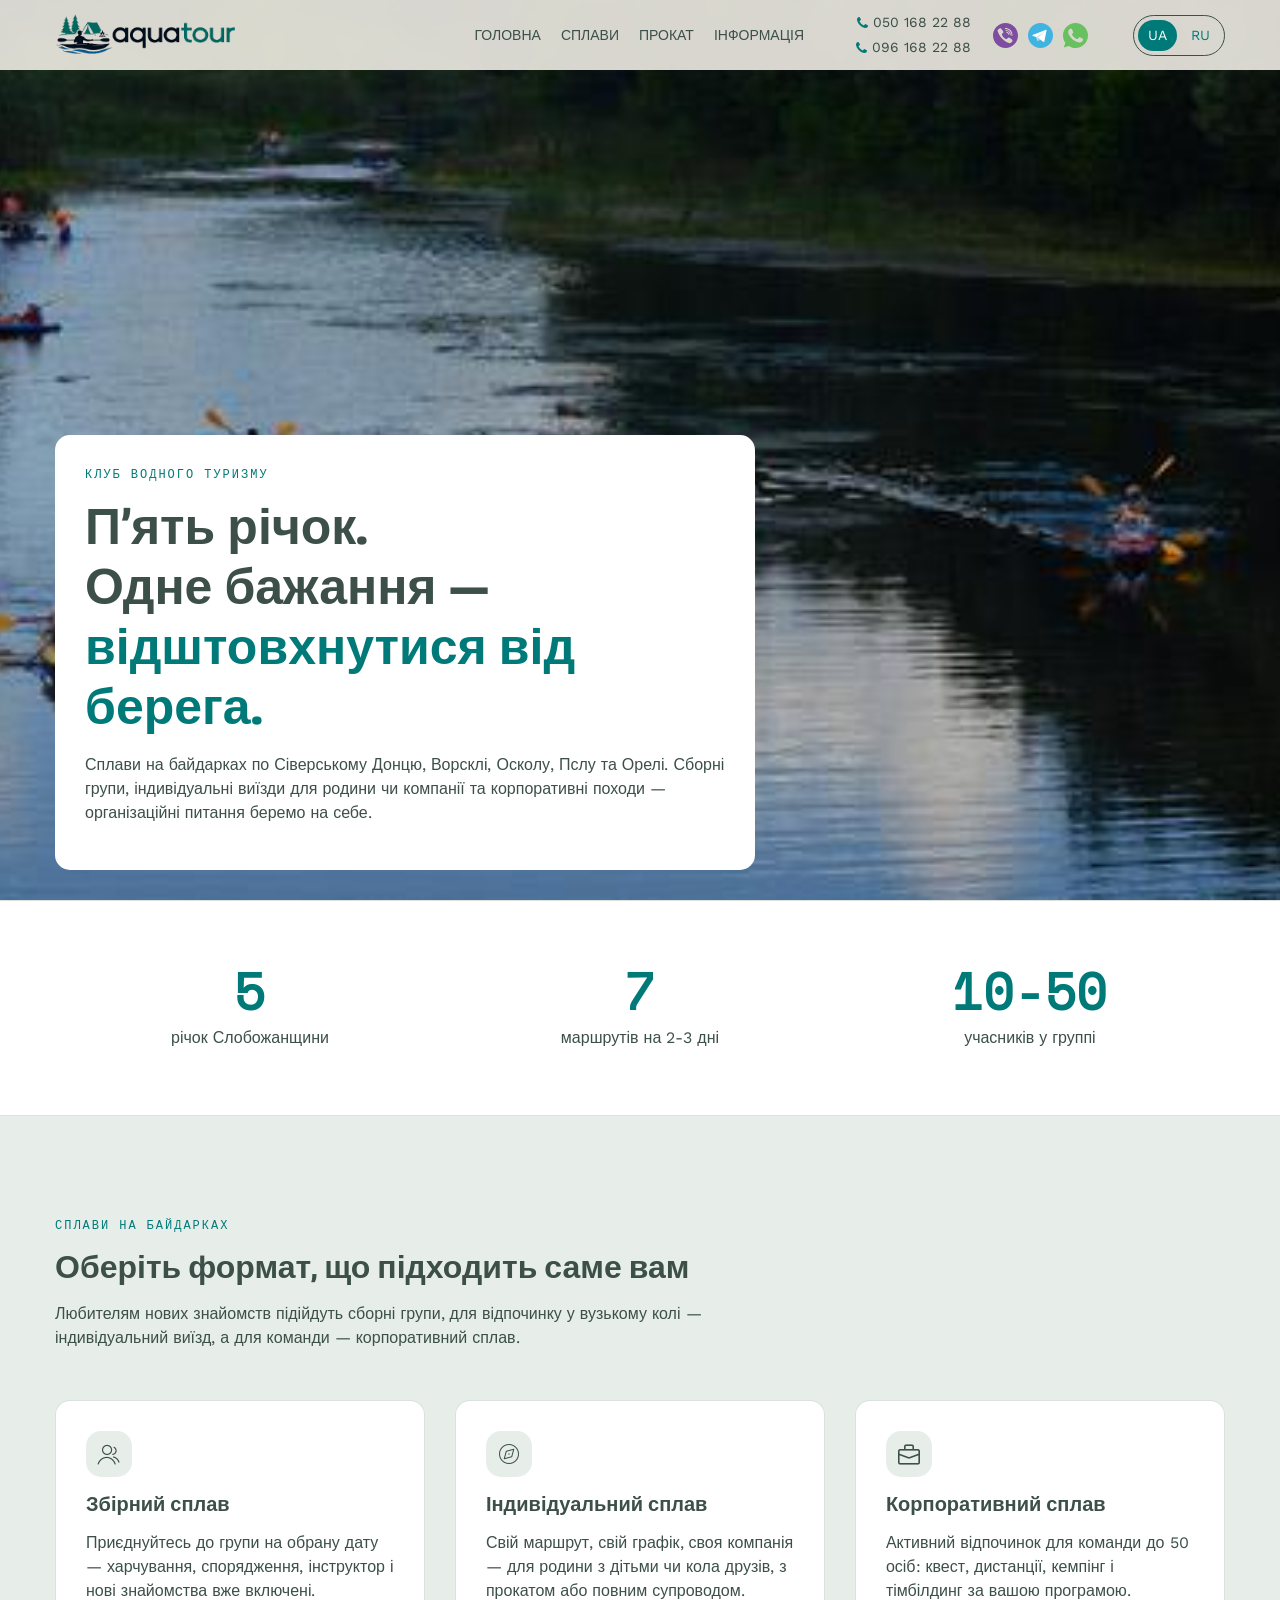
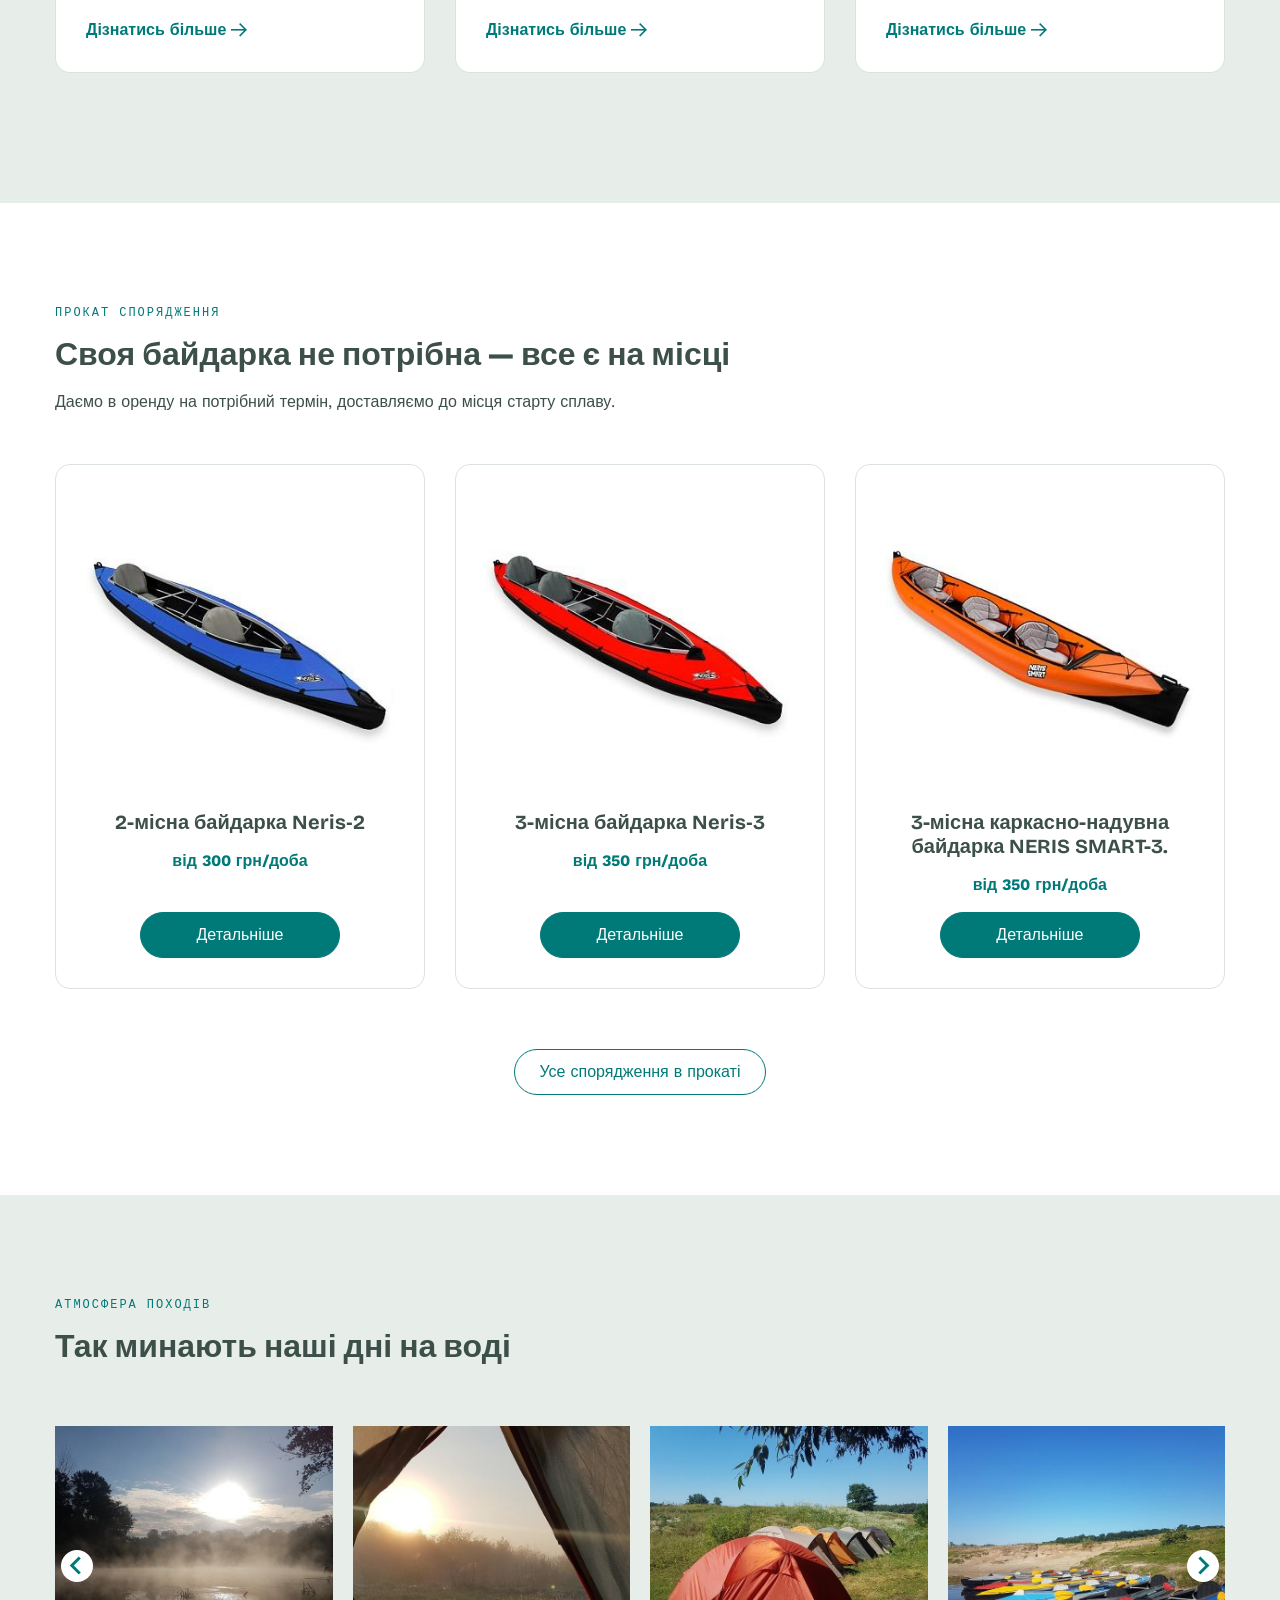
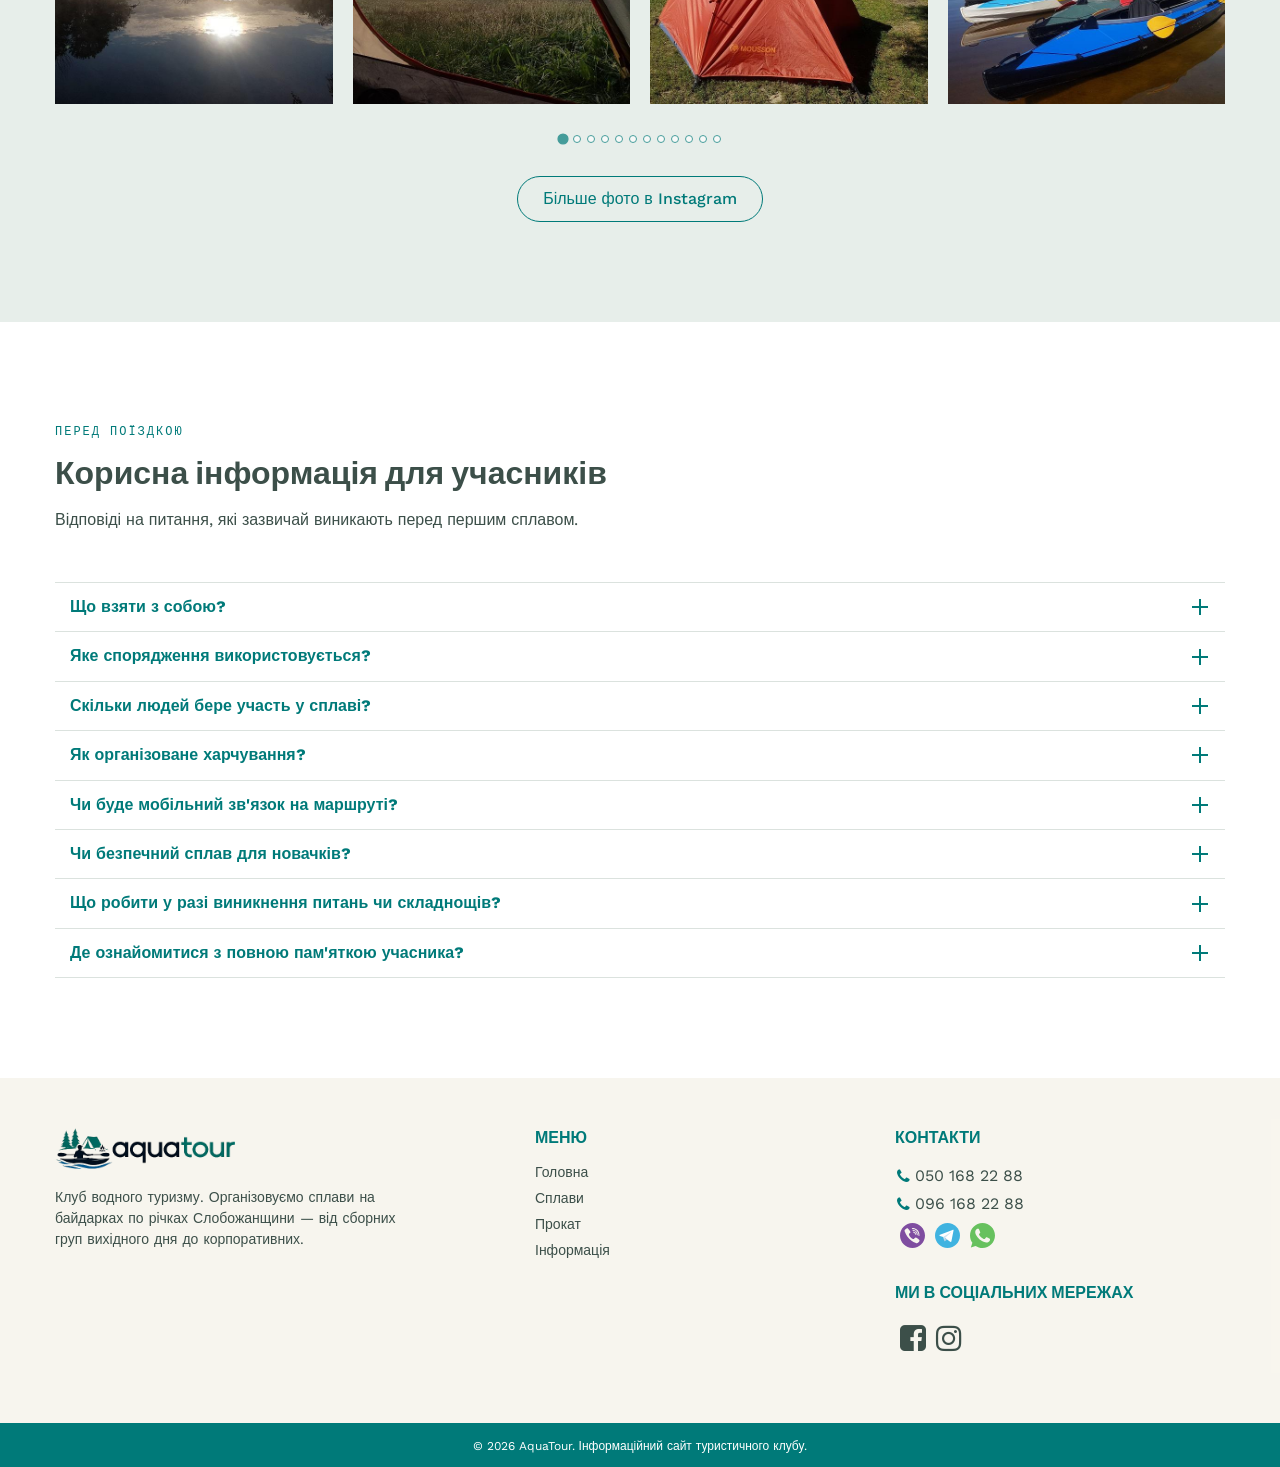
==== index.html @ e12f3e97 "deploy build" ====
<!doctype html>
<html lang="uk">
  <head>
    <meta charset="UTF-8" />
    <meta name="viewport" content="width=device-width, initial-scale=1.0" />
    <title>Aquatour</title>
  <link href="css/main.min.css" rel="stylesheet"></head>
  <body>
    <div class="wrapper">
      <header class="header">
        <div class="container">
          <div class="row">
            <strong class="logo">
              <a href="#">
                <img
                  src="images/logo.png"
                  width="200"
                  height="45"
                  alt="Aquatour"
                />
              </a>
            </strong>
            <button class="nav-opener" type="button"><span></span></button>
            <div class="drop">
              <nav class="nav">
                <ul class="menu">
                  <li><a href="#">Головна</a></li>
                  <li><a href="#">Сплави</a></li>
                  <li><a href="#">Прокат</a></li>
                  <li><a href="#">Інформація</a></li>
                </ul>
              </nav>
              <ul class="contacts-list">
                <li>
                  <i class="icon-phone"></i
                  ><a href="tel:+380501682288">050 168 22 88</a>
                </li>
                <li>
                  <i class="icon-phone"></i
                  ><a href="tel:+380961682288">096 168 22 88</a>
                </li>
              </ul>
              <ul class="messengers-list">
                <li>
                  <a href="#">
                    <img src="images/icon-viber.svg" alt="Viber" />
                  </a>
                </li>
                <li>
                  <a href="#"
                    ><img src="images/icon-telegram.svg" alt="Telegram"
                  /></a>
                </li>
                <li>
                  <a href="#"
                    ><img src="images/icon-whatsapp.svg" alt="Whatsapp"
                  /></a>
                </li>
              </ul>
              <ul class="languages-list">
                <li class="active"><a href="#">ua</a></li>
                <li><a href="#">ru</a></li>
              </ul>
            </div>
          </div>
        </div>
      </header>
      <main class="main">
        <section class="intro-section">
          <picture>
            <source media="(min-width: 768px)" srcset="images/bg-img.jpg" />
            <img
              class="bg-img"
              src="images/bg-img-sm.jpg"
              alt="Група туристів на байдарках під час водної подорожі річкою"
          /></picture>
          <div class="container">
            <div class="text-block">
              <strong class="subtitle">Клуб водного туризму</strong>
              <h1>
                П’ять річок. <br />Одне бажання —
                <span>відштовхнутися від берега.</span>
              </h1>
              <p>
                Сплави на байдарках по Сіверському Донцю, Ворсклі, Осколу, Пслу
                та Орелі. Сборні групи, індивідуальні виїзди для родини чи
                компанії та корпоративні походи — організаційні питання беремо
                на себе.
              </p>
            </div>
          </div>
        </section>
        <div class="stats-block">
          <div class="container">
            <ul class="stats-list">
              <li>
                <span class="num">5</span>
                річок Слобожанщини
              </li>
              <li>
                <span class="num">7</span>
                маршрутів на 2-3 дні
              </li>
              <li>
                <span class="num">10-50</span>
                учасників у группі
              </li>
            </ul>
          </div>
        </div>
        <section class="kayaking-section section">
          <div class="container">
            <div class="main-block">
              <strong class="subtitle">Сплави на байдарках</strong>
              <h2>Оберіть формат, що підходить саме вам</h2>
              <p>
                Любителям нових знайомств підійдуть сборні групи, для відпочинку
                у вузькому колі — індивідуальний виїзд, а для команди —
                корпоративний сплав.
              </p>
            </div>
            <div class="row">
              <div class="col">
                <article class="kayaking-card">
                  <div class="text-block">
                    <span class="icon">
                      <i class="icon-users"></i>
                    </span>
                    <h3>Збірний сплав</h3>
                    <p>
                      Приєднуйтесь до групи на обрану дату — харчування,
                      спорядження, інструктор і нові знайомства вже включені.
                    </p>
                  </div>
                  <a class="link-more" href="#"
                    >Дізнатись більше <i class="icon-arrow-right"></i
                  ></a>
                </article>
              </div>
              <div class="col">
                <article class="kayaking-card">
                  <div class="text-block">
                    <span class="icon">
                      <i class="icon-compass"></i>
                    </span>
                    <h3>Індивідуальний сплав</h3>
                    <p>
                      Свій маршрут, свій графік, своя компанія — для родини з
                      дітьми чи кола друзів, з прокатом або повним супроводом.
                    </p>
                  </div>
                  <a class="link-more" href="#"
                    >Дізнатись більше <i class="icon-arrow-right"></i
                  ></a>
                </article>
              </div>
              <div class="col">
                <article class="kayaking-card">
                  <div class="text-block">
                    <span class="icon">
                      <i class="icon-case"></i>
                    </span>
                    <h3>Корпоративний сплав</h3>
                    <p>
                      Активний відпочинок для команди до 50 осіб: квест,
                      дистанції, кемпінг і тімбілдинг за вашою програмою.
                    </p>
                  </div>
                  <a class="link-more" href="#"
                    >Дізнатись більше <i class="icon-arrow-right"></i
                  ></a>
                </article>
              </div>
            </div>
          </div>
        </section>
        <section class="rent-section section">
          <div class="container">
            <div class="main-block">
              <strong class="subtitle">Прокат спорядження</strong>
              <h2>Своя байдарка не потрібна — все є на місці</h2>
              <p>
                Даємо в оренду на потрібний термін, доставляємо до місця старту
                сплаву.
              </p>
            </div>
            <div class="row">
              <div class="col">
                <article class="rent-card">
                  <div class="card-img">
                    <img src="images/img-neris-2.jpg" alt="image description" />
                  </div>
                  <div class="card-body">
                    <div class="text-block">
                      <h3>2-місна байдарка Neris‑2</h3>
                      <span class="price">від 300 грн/доба</span>
                    </div>
                    <a href="#" class="btn">Детальніше</a>
                  </div>
                </article>
              </div>
              <div class="col">
                <article class="rent-card">
                  <div class="card-img">
                    <img src="images/img-neris-3.jpg" alt="image description" />
                  </div>
                  <div class="card-body">
                    <div class="text-block">
                      <h3>3-місна байдарка Neris‑3</h3>
                      <span class="price">від 350 грн/доба</span>
                    </div>
                    <a href="#" class="btn">Детальніше</a>
                  </div>
                </article>
              </div>
              <div class="col">
                <article class="rent-card">
                  <div class="card-img">
                    <img
                      src="images/img-neris-smart-3.jpg"
                      alt="image description"
                    />
                  </div>
                  <div class="card-body">
                    <div class="text-block">
                      <h3>3-місна каркасно-надувна байдарка NERIS SMART-3.</h3>
                      <span class="price">від 350 грн/доба</span>
                    </div>
                    <a href="#" class="btn">Детальніше</a>
                  </div>
                </article>
              </div>
            </div>
            <div class="btn-holder">
              <a href="#" class="btn btn-outline">Усе спорядження в прокаті</a>
            </div>
          </div>
        </section>
        <section class="gallery-section section">
          <div class="container">
            <div class="main-block">
              <strong class="subtitle">Атмосфера походів</strong>
              <h2>Так минають наші дні на воді</h2>
            </div>
            <div
              class="gallery-splide splide"
              role="group"
              aria-label="gallery carousel"
            >
              <div class="splide__track">
                <ul class="splide__list">
                  <li class="splide__slide">
                    <a
                      class="bg-block"
                      href="images/gallery-img-voshod-solnca.jpg"
                      data-pswp-width="600"
                      data-pswp-height="600"
                    >
                      <img
                        class="bg-img"
                        src="images/gallery-img-voshod-solnca.jpg"
                        alt="image description"
                      />
                    </a>
                  </li>
                  <li class="splide__slide">
                    <a
                      class="bg-block"
                      href="images/gallery-img-palatka.jpg"
                      data-pswp-width="600"
                      data-pswp-height="600"
                    >
                      <img
                        class="bg-img"
                        src="images/gallery-img-palatka.jpg"
                        alt="image description"
                      />
                    </a>
                  </li>
                  <li class="splide__slide">
                    <a
                      class="bg-block"
                      href="images/gallery-img-palatki.jpg"
                      data-pswp-width="600"
                      data-pswp-height="600"
                    >
                      <img
                        class="bg-img"
                        src="images/gallery-img-palatki.jpg"
                        alt="image description"
                      />
                    </a>
                  </li>
                  <li class="splide__slide">
                    <a
                      class="bg-block"
                      href="images/gallery-img-baidarki.jpg"
                      data-pswp-width="600"
                      data-pswp-height="600"
                    >
                      <img
                        class="bg-img"
                        src="images/gallery-img-baidarki.jpg"
                        alt="image description"
                      />
                    </a>
                  </li>
                  <li class="splide__slide">
                    <a
                      class="bg-block"
                      href="images/gallery-img-vbaidarke.jpg"
                      data-pswp-width="600"
                      data-pswp-height="600"
                    >
                      <img
                        class="bg-img"
                        src="images/gallery-img-vbaidarke.jpg"
                        alt="image description"
                      />
                    </a>
                  </li>
                  <li class="splide__slide">
                    <a
                      class="bg-block"
                      href="images/gallery-img-veslo.jpg"
                      data-pswp-width="600"
                      data-pswp-height="600"
                    >
                      <img
                        class="bg-img"
                        src="images/gallery-img-veslo.jpg"
                        alt="image description"
                      />
                    </a>
                  </li>
                  <li class="splide__slide">
                    <a
                      class="bg-block"
                      href="images/gallery-img-vbaidarke-2.jpg"
                      data-pswp-width="600"
                      data-pswp-height="600"
                    >
                      <img
                        class="bg-img"
                        src="images/gallery-img-vbaidarke-2.jpg"
                        alt="image description"
                      />
                    </a>
                  </li>
                  <li class="splide__slide">
                    <a
                      class="bg-block"
                      href="images/gallery-img-topor.jpg"
                      data-pswp-width="600"
                      data-pswp-height="600"
                    >
                      <img
                        class="bg-img"
                        src="images/gallery-img-topor.jpg"
                        alt="image description"
                      />
                    </a>
                  </li>
                  <li class="splide__slide">
                    <a
                      class="bg-block"
                      href="images/gallery-img-kotel.jpg"
                      data-pswp-width="600"
                      data-pswp-height="600"
                    >
                      <img
                        class="bg-img"
                        src="images/gallery-img-kotel.jpg"
                        alt="image description"
                      />
                    </a>
                  </li>
                  <li class="splide__slide">
                    <a
                      class="bg-block"
                      href="images/gallery-img-borsch.jpg"
                      data-pswp-width="600"
                      data-pswp-height="600"
                    >
                      <img
                        class="bg-img"
                        src="images/gallery-img-borsch.jpg"
                        alt="image description"
                      />
                    </a>
                  </li>
                  <li class="splide__slide">
                    <a
                      class="bg-block"
                      href="images/gallery-img-donec.jpg"
                      data-pswp-width="600"
                      data-pswp-height="600"
                    >
                      <img
                        class="bg-img"
                        src="images/gallery-img-donec.jpg"
                        alt="image description"
                      />
                    </a>
                  </li>
                  <li class="splide__slide">
                    <a
                      class="bg-block"
                      href="images/gallery-img-zakat.jpg"
                      data-pswp-width="600"
                      data-pswp-height="600"
                    >
                      <img
                        class="bg-img"
                        src="images/gallery-img-zakat.jpg"
                        alt="image description"
                      />
                    </a>
                  </li>
                </ul>
              </div>
            </div>
            <div class="btn-holder">
              <a href="#" class="btn btn-outline">Більше фото в Instagram</a>
            </div>
          </div>
        </section>
        <section class="faq-section section">
          <div class="container">
            <div class="main-block">
              <strong class="subtitle">Перед поїздкою</strong>
              <h2>Корисна інформація для учасників</h2>
              <p>
                Відповіді на питання, які зазвичай виникають перед першим
                сплавом.
              </p>
            </div>
            <ul class="accordion">
              <li class="accordion-item">
                <button class="accordion-opener" type="button">
                  Що взяти з собою?
                  <i class="icon-plus"></i>
                </button>
                <div class="accordion-slide">
                  <div class="text-block">
                    <h3>Одяг та взуття</h3>
                    <ul>
                      <li>Купальник або плавки</li>
                      <li>Спортивні штани, светр, вітровка</li>
                      <li>Футболки, шорти</li>
                      <li>Сорочка з довгим рукавом</li>
                      <li>Нижня білизна, 3 пари шкарпеток</li>
                      <li>Головний убір з козирком</li>
                      <li>Взуття: сланці та кросівки (або закриті черевики)</li>
                      <li>Дощовик</li>
                    </ul>
                    <h3>Особисті речі</h3>
                    <ul>
                      <li>Ліхтарик</li>
                      <li>Ложка, тарілка, чашка</li>
                      <li>Засоби особистої гігієни</li>
                      <li>Туалетний папір</li>
                      <li>Крем від засмаги</li>
                      <li>Репелент від комарів і кліщів</li>
                      <li>Мобільний телефон</li>
                      <li>Документи</li>
                      <li>Сонцезахисні окуляри</li>
                      <li>Особиста аптечка</li>
                    </ul>
                  </div>
                </div>
              </li>
              <li class="accordion-item">
                <button class="accordion-opener" type="button">
                  Яке спорядження використовується?
                  <i class="icon-plus"></i>
                </button>
                <div class="accordion-slide">
                  <div class="text-block">
                    <h3>Для сплавів використовуються</h3>
                    <ul>
                      <li>2-місні та 3-місні байдарки <b>Neris</b></li>
                      <li>Наметове спорядження та спальники <b>Mousson</b></li>
                      <li>Гермомішки для захисту особистих речей від вологи</li>
                    </ul>
                    <p>
                      На старті кожен учасник отримує гермомішок для зберігання
                      документів, телефону та інших цінних речей.
                    </p>
                  </div>
                </div>
              </li>
              <li class="accordion-item">
                <button class="accordion-opener" type="button">
                  Скільки людей бере участь у сплаві?
                  <i class="icon-plus"></i>
                </button>
                <div class="accordion-slide">
                  <div class="text-block">
                    <ul>
                      <li><b>Збірні групи:</b> від 10 до 30 осіб</li>
                      <li>
                        <b>Індивідуальні групи:</b> від 10 осіб у будні дні
                      </li>
                      <li><b>Корпоративні сплави:</b>до 50 осіб</li>
                    </ul>
                  </div>
                </div>
              </li>
              <li class="accordion-item">
                <button class="accordion-opener" type="button">
                  Як організоване харчування?
                  <i class="icon-plus"></i>
                </button>
                <div class="accordion-slide">
                  <div class="text-block">
                    <p>
                      У походах готується повноцінне гаряче харчування на
                      вогнищі.
                    </p>
                    <h3>Сніданок</h3>
                    <ul>
                      <li>Каша з м'ясом</li>
                      <li>Хліб</li>
                      <li>Салат зі свіжих овочів</li>
                      <li>Чай</li>
                      <li>Солодощі</li>
                    </ul>
                    <h3>Обід</h3>
                    <ul>
                      <li>Борщ або суп</li>
                      <li>Хліб</li>
                      <li>Чай</li>
                      <li>Солодощі</li>
                    </ul>
                    <h3>Вечеря</h3>
                    <ul>
                      <li>Каша з м'ясом</li>
                      <li>Хліб</li>
                      <li>Салат зі свіжих овочів</li>
                      <li>Чай</li>
                      <li>Солодощі</li>
                    </ul>
                    <p>
                      Для вегетаріанців меню коригується індивідуально. Просимо
                      повідомляти про це завчасно.
                    </p>
                  </div>
                </div>
              </li>
              <li class="accordion-item">
                <button class="accordion-opener" type="button">
                  Чи буде мобільний зв'язок на маршруті?
                  <i class="icon-plus"></i>
                </button>
                <div class="accordion-slide">
                  <div class="text-block">
                    <p>
                      На окремих ділянках маршруту мобільний зв'язок може бути
                      відсутній.
                    </p>
                    <h3>Рекомендуємо:</h3>
                    <ul>
                      <li>Не брати в байдарку незахищені від води телефони.</li>
                      <li>Зберігати електроніку в гермомішках.</li>
                      <li>
                        Попередити рідних про можливі перебої зі зв'язком.
                      </li>
                    </ul>
                  </div>
                </div>
              </li>
              <li class="accordion-item">
                <button class="accordion-opener" type="button">
                  Чи безпечний сплав для новачків?
                  <i class="icon-plus"></i>
                </button>
                <div class="accordion-slide">
                  <div class="text-block">
                    <ul>
                      <li>
                        Більшість маршрутів підходять для людей без досвіду
                      </li>
                      <li>Перед стартом проводиться інструктаж</li>
                      <li>Усі учасники забезпечуються рятувальними жилетами</li>
                      <li>Групу супроводжує досвідчений інструктор</li>
                    </ul>
                  </div>
                </div>
              </li>
              <li class="accordion-item">
                <button class="accordion-opener" type="button">
                  Що робити у разі виникнення питань чи складнощів?
                  <i class="icon-plus"></i>
                </button>
                <div class="accordion-slide">
                  <div class="text-block">
                    <p>
                      Для оперативного вирішення будь-яких організаційних або
                      технічних питань під час сплаву звертайтеся до інструктора
                      групи.
                    </p>
                    <h3>Інструктор допоможе:</h3>
                    <ul>
                      <li>з розміщенням у байдарці</li>
                      <li>зі спорядженням</li>
                      <li>з організацією табору</li>
                      <li>у разі непередбачених ситуацій на маршруті</li>
                    </ul>
                  </div>
                </div>
              </li>
              <li class="accordion-item">
                <button class="accordion-opener" type="button">
                  Де ознайомитися з повною пам'яткою учасника?
                  <i class="icon-plus"></i>
                </button>
                <div class="accordion-slide">
                  <div class="text-block">
                    <p>
                      Перед кожним сплавом ми проводимо інструктаж з техніки
                      безпеки та знайомимо учасників з основними правилами
                      поведінки на воді й у таборі. Це допомагає зробити подорож
                      комфортною та безпечною для всієї групи.
                    </p>
                    <h3>У повній пам'ятці учасника ви знайдете:</h3>
                    <ul>
                      <li>правила поведінки на природі</li>
                      <li>техніку безпеки під час сплаву на байдарках</li>
                      <li>перелік заборонених дій</li>
                    </ul>
                    <a href="#" class="link-more"
                      >Переглянути повну пам'ятку учасника
                      <i class="icon-arrow-right"></i
                    ></a>
                  </div>
                </div>
              </li>
            </ul>
          </div>
        </section>
      </main>
      <footer class="footer">
        <div class="footer-top">
          <div class="container">
            <div class="row">
              <div class="col col-md-40">
                <strong class="logo">
                  <a href="#">
                    <img src="images/logo.png" alt="image description" />
                  </a>
                </strong>
                <div class="text-block">
                  <p>
                    Клуб водного туризму. Організовуємо сплави на байдарках по
                    річках Слобожанщини — від сборних груп вихідного дня до
                    корпоративних.
                  </p>
                </div>
              </div>
              <div class="col col-md-30">
                <strong class="h5">Меню</strong>
                <nav class="nav">
                  <ul class="menu">
                    <li><a href="#">Головна</a></li>
                    <li><a href="#">Сплави</a></li>
                    <li><a href="#">Прокат</a></li>
                    <li><a href="#">Інформація</a></li>
                  </ul>
                </nav>
              </div>
              <div class="col col-md-30">
                <strong class="h5">Контакти</strong>
                <ul class="contacts-list">
                  <li>
                    <i class="icon-phone"></i
                    ><a href="tel:+380501682288">050 168 22 88</a>
                  </li>
                  <li>
                    <i class="icon-phone"></i
                    ><a href="tel:+380961682288">096 168 22 88</a>
                  </li>
                </ul>
                <ul class="messengers-list">
                  <li>
                    <a href="#">
                      <img src="images/icon-viber.svg" alt="Viber" />
                    </a>
                  </li>
                  <li>
                    <a href="#"
                      ><img src="images/icon-telegram.svg" alt="Telegram"
                    /></a>
                  </li>
                  <li>
                    <a href="#"
                      ><img src="images/icon-whatsapp.svg" alt="Whatsapp"
                    /></a>
                  </li>
                </ul>
                <strong class="h5"> Ми в соціальних мережах </strong>
                <ul class="social-networks">
                  <li>
                    <a href="#"><i class="icon-facebook"></i></a>
                  </li>
                  <li>
                    <a href="#"><i class="icon-instagram"></i></a>
                  </li>
                </ul>
              </div>
            </div>
          </div>
        </div>
        <div class="footer-bottom">
          <div class="container">
            <span class="copyright"
              >&copy; 2026 AquaTour. Інформаційний сайт туристичного
              клубу.</span
            >
          </div>
        </div>
      </footer>
    </div>
  <script defer src="js/main.js"></script></body>
</html>
---- css/main.min.css ----
:root{--color-black:#000;--color-white:#fff;--color-gray:#727272;--color-dark-green:#3c4f49;--color-green:#007a79;--color-light-green:#e7eeea;--work-sans-font-family:"Work Sans",sans-serif;--bricolage-font-family:"Bricolage Grotesque",sans-serif;--space-mono-font-family:"Space Mono",monospace;--base-font-family:var(--work-sans-font-family);--base-font-size:16px;--base-line-height:1.5;--base-font-weight:400;--base-margin-bottom:15px;--container-max-width:1200px;--container-padding:0 15px;--heading-font-family:var(--bricolage-font-family);--heading-line-height:1.2;--heading-font-weight:700;--h1-font-size:30px;--h2-font-size:28px;--h3-font-size:20px;--h4-font-size:18px;--h5-font-size:16px;--h6-font-size:14px;--link-color:var(--color-green);--link-hover-color:var(--color-dark-green);--link-text-decoration:none;--btn-font-family:var(--base-font-family);--btn-font-size:16px;--btn-font-weight:500;--btn-line-height:var(--base-line-height);--btn-padding:10px 25px;--btn-color:var(--color-white);--btn-background:var(--color-green);--btn-border:1px solid var(--color-green);--btn-border-radius:25px;--btn-hover-background:var(--color-dark-green);--btn-hover-border-color:var(--color-dark-green);--input-height:46px;--input-color:var(--color-black);--input-placeholder-color:var(--color-gray);--input-padding:10px 15px;--input-border-color:var(--color-black);--input-hover-border-color:var(--color-green);--base-transition-duration:0.3s;--base-transition-timing-function:ease-in-out}/*! normalize.css v8.0.1 | MIT License | github.com/necolas/normalize.css */html{line-height:1.15;-webkit-text-size-adjust:100%}body{margin:0}main{display:block}h1{font-size:2em;margin:.67em 0}hr{box-sizing:content-box;height:0;overflow:visible}pre{font-family:monospace,monospace;font-size:1em}a{background-color:transparent}abbr[title]{border-bottom:none;text-decoration:underline;-webkit-text-decoration:underline dotted;text-decoration:underline dotted}b,strong{font-weight:bolder}code,kbd,samp{font-family:monospace,monospace;font-size:1em}small{font-size:80%}sub,sup{font-size:75%;line-height:0;position:relative;vertical-align:baseline}sub{bottom:-.25em}sup{top:-.5em}img{border-style:none}button,input,optgroup,select,textarea{font-family:inherit;font-size:100%;line-height:1.15;margin:0}button,input{overflow:visible}button,select{text-transform:none}[type=button],[type=reset],[type=submit],button{-webkit-appearance:button}[type=button]::-moz-focus-inner,[type=reset]::-moz-focus-inner,[type=submit]::-moz-focus-inner,button::-moz-focus-inner{border-style:none;padding:0}[type=button]:-moz-focusring,[type=reset]:-moz-focusring,[type=submit]:-moz-focusring,button:-moz-focusring{outline:1px dotted ButtonText}fieldset{padding:.35em .75em .625em}legend{box-sizing:border-box;color:inherit;display:table;max-width:100%;padding:0;white-space:normal}progress{vertical-align:baseline}textarea{overflow:auto}[type=checkbox],[type=radio]{box-sizing:border-box;padding:0}[type=number]::-webkit-inner-spin-button,[type=number]::-webkit-outer-spin-button{height:auto}[type=search]{-webkit-appearance:textfield;outline-offset:-2px}[type=search]::-webkit-search-decoration{-webkit-appearance:none}::-webkit-file-upload-button{-webkit-appearance:button;font:inherit}details{display:block}summary{display:list-item}[hidden],template{display:none}@font-face{font-display:block;font-family:icomoon;font-style:normal;font-weight:400;src:url(../fonts/icomoon.woff) format("woff")}[class*=" icon-"],[class^=icon-]{font-family:icomoon!important;speak:never;font-style:normal;font-variant:normal;font-weight:400;line-height:1;text-transform:none;-webkit-font-smoothing:antialiased;-moz-osx-font-smoothing:grayscale}.icon-arrow-right:before{content:""}.icon-phone:before{content:""}.icon-users:before{content:""}.icon-compass:before{content:""}.icon-case:before{content:""}.icon-facebook:before{content:""}.icon-instagram:before{content:""}@font-face{font-display:swap;font-family:Work Sans;font-style:normal;font-weight:400;src:url(../fonts/WorkSans-Regular.woff2) format("woff2")}@font-face{font-display:swap;font-family:Work Sans;font-style:normal;font-weight:500;src:url(../fonts/WorkSans-Medium.woff2) format("woff2")}@font-face{font-display:swap;font-family:Work Sans;font-style:normal;font-weight:700;src:url(../fonts/WorkSans-Bold.woff2) format("woff2")}@font-face{font-display:swap;font-family:Bricolage Grotesque;font-style:normal;font-weight:700;src:url(../fonts/BricolageGrotesque-Bold.woff2) format("woff2")}@font-face{font-display:swap;font-family:Space Mono;font-style:normal;font-weight:400;src:url(../fonts/SpaceMono-Regular.woff2) format("woff2")}.accordion,.contacts-list,.languages-list,.menu,.messengers-list,.social-networks,.stats-list,ul:not([class]):not([id]){list-style:none;margin:0;padding:0}html{box-sizing:border-box}*,:after,:before{box-sizing:inherit}.resize-active *{transition:none!important}body{background:var(--color-light-green);color:var(--color-dark-green);font-family:var(--base-font-family);font-size:var(--base-font-size);font-weight:var(--base-font-weight);line-height:var(--base-line-height);min-width:320px}.h1,.h2,.h3,.h4,.h5,.h6,h1,h2,h3,h4,h5,h6,ol,p,ul{margin:0 0 var(--base-margin-bottom)}.h1,.h2,.h3,.h4,.h5,.h6,h1,h2,h3,h4,h5,h6{font-family:var(--heading-font-family);font-weight:var(--heading-font-weight);line-height:var(--heading-line-height)}.h1,.h2,.h3,.h4,.h5,.h6{display:block}.h1,h1{font-size:32px}.h1 span,h1 span{color:var(--color-green)}.h2,h2{font-size:var(--h2-font-size)}.h3,h3{font-size:var(--h3-font-size)}.h4,h4{font-size:var(--h4-font-size)}.h5,h5{font-size:var(--h5-font-size)}.h6,h6{font-size:var(--h6-font-size)}.subtitle{color:var(--color-green);display:block;font-family:var(--space-mono-font-family);font-size:12px;font-weight:400;letter-spacing:2px;text-transform:uppercase}.subtitle,ul:not([class]):not([id]){margin-bottom:15px}ul:not([class]):not([id]) li{margin-bottom:5px;padding-left:15px;position:relative}ul:not([class]):not([id]) li:before{background:var(--color-green);border-radius:50%;content:"";height:5px;left:0;position:absolute;top:9px;width:5px}img{height:auto;max-width:100%}a{color:var(--link-color);-webkit-text-decoration:var(--link-text-decoration);text-decoration:var(--link-text-decoration);transition:color var(--base-transition-duration) var(--base-transition-timing-function)}.wrapper{overflow:hidden;position:relative}.container{margin:0 auto;max-width:var(--container-max-width);padding:var(--container-padding)}.section{padding:50px 0}.main-block{margin-bottom:50px;max-width:700px}.bg-img{height:100%;left:0;-o-object-fit:cover;object-fit:cover;position:absolute;top:0;width:100%}.link-more{align-items:center;color:var(--link-color);display:inline-flex;font-weight:600;justify-content:center;position:relative}.link-more:before{background:var(--link-color);bottom:0;content:"";height:2px;left:0;position:absolute;transition:width var(--base-transition-duration) var(--base-transition-timing-function);width:0}.link-more i{margin-left:5px;transition:transform var(--base-transition-duration) var(--base-transition-timing-function)}form{margin:0 0 var(--base-margin-bottom)}input[type=email],input[type=password],input[type=search],input[type=tel],input[type=text],textarea{-webkit-appearance:none;-moz-appearance:none;appearance:none;border:1px solid var(--input-border-color);color:var(--input-color);height:var(--input-height);margin-bottom:var(--base-margin-bottom);padding:var(--input-padding);transition:border-color var(--base-transition-duration) var(--base-transition-timing-function);width:100%}input[type=email]::-moz-placeholder,input[type=password]::-moz-placeholder,input[type=search]::-moz-placeholder,input[type=tel]::-moz-placeholder,input[type=text]::-moz-placeholder,textarea::-moz-placeholder{color:var(--input-placeholder-color)}input[type=email]::placeholder,input[type=password]::placeholder,input[type=search]::placeholder,input[type=tel]::placeholder,input[type=text]::placeholder,textarea::placeholder{color:var(--input-placeholder-color)}input[type=email]:focus-visible,input[type=password]:focus-visible,input[type=search]:focus-visible,input[type=tel]:focus-visible,input[type=text]:focus-visible,textarea:focus-visible{border-color:var(--input-hover-border-color);outline:none}textarea{resize:none}button,input[type=button],input[type=reset],input[type=submit]{-webkit-appearance:none;-moz-appearance:none;appearance:none;cursor:pointer}.header{backdrop-filter:blur(10px);background:hsla(42,56%,96%,.86);left:0;padding:10px 0;position:fixed;right:0;top:0;z-index:9999}.header .row{align-items:center;display:flex;justify-content:space-between;margin:0}.headroom{transition:transform .2s linear;will-change:transform}.headroom--pinned{transform:translateY(0)}.headroom--unpinned{transform:translateY(-100%)}.logo{display:block;line-height:1;width:180px}.nav-opener{background:transparent;border:none;display:block;height:30px;padding:0;position:relative;width:30px}.nav-opener span,.nav-opener:after,.nav-opener:before{background:var(--color-black);height:2px;left:50%;position:absolute;top:14px;transform:translateX(-50%);transition:all var(--base-transition-duration) var(--base-transition-timing-function);width:28px}.nav-opener:after,.nav-opener:before{content:"";top:6px}.nav-opener:after{top:22px}.nav-active .nav-opener:after,.nav-active .nav-opener:before{top:14px;transform:translateX(-50%) rotate(45deg)}.nav-active .nav-opener:after{transform:translateX(-50%) rotate(-45deg)}.nav-active .nav-opener span{opacity:0}.drop{transition:opacity var(--base-transition-duration) var(--base-transition-timing-function),visibility var(--base-transition-duration) var(--base-transition-timing-function)}.nav-active .drop{opacity:1;visibility:visible}.drop a{color:var(--color-dark-green)}.menu{font-size:18px;font-weight:500;margin-bottom:30px;text-transform:uppercase}.menu li{margin-bottom:10px}.contacts-list{margin-bottom:15px}.contacts-list li{align-items:center;display:flex;justify-content:center;margin-bottom:5px}.contacts-list i{color:var(--color-green);margin-right:5px}.messengers-list{align-items:center;display:flex;flex-wrap:wrap;font-size:0;justify-content:center;margin-bottom:15px}.messengers-list li{padding:5px}.messengers-list a{display:block;transition:opacity var(--base-transition-duration) var(--base-transition-timing-function);width:30px}.languages-list{align-items:center;border:1px solid var(--color-dark-green);border-radius:25px;display:inline-flex;justify-content:center;padding:2px;text-transform:uppercase}.languages-list li{padding:2px}.languages-list li.active a{background:var(--color-green);color:var(--color-white)}.languages-list a{border-radius:25px;color:var(--color-green);display:inline-block;padding:5px 10px;transition:color var(--base-transition-duration) var(--base-transition-timing-function),background var(--base-transition-duration) var(--base-transition-timing-function);vertical-align:middle}.intro-section{display:flex;flex-direction:column;justify-content:flex-end;min-height:100dvh;padding:100px 0 15px;position:relative}.intro-section .container{position:relative;width:100%;z-index:1}.intro-section .text-block{background:var(--color-white);border-radius:15px;margin-right:auto;max-width:700px;padding:30px 15px}.stats-block{background:var(--color-white);border-bottom:1px solid rgba(92,122,107,.22);border-top:1px solid rgba(92,122,107,.22);padding:15px 0}.stats-list{text-align:center}.stats-list li{padding:15px 10px}.stats-list .num{color:var(--color-green);display:block;font-family:var(--space-mono-font-family);font-size:32px;font-weight:700;line-height:1;margin-bottom:10px}.kayaking-card{align-items:flex-start;background:var(--color-white);border:1px solid rgba(92,122,107,.22);border-radius:15px;display:flex;flex-direction:column;margin-bottom:15px;overflow:hidden;padding:15px}.kayaking-card .text-block{flex:1 0 auto}.kayaking-card .icon{align-items:center;background:var(--color-light-green);border-radius:15px;color:var(--color-dark-green);display:flex;font-size:20px;height:46px;justify-content:center;margin-bottom:15px;width:46px}.rent-section{background:var(--color-white)}.rent-section .row{margin-bottom:30px}.rent-section .btn-holder{text-align:center}.rent-card{border:1px solid rgba(92,122,107,.22);border-radius:15px;margin-bottom:15px;overflow:hidden;padding:15px;text-align:center}.rent-card,.rent-card .card-body{display:flex;flex-direction:column}.rent-card .card-body{align-items:center;flex:1 0 auto;justify-content:space-between}.rent-card .price{color:var(--color-green);display:block;font-weight:700;margin-bottom:15px}.gallery-section .btn-holder{text-align:center}.gallery-splide .bg-block{aspect-ratio:1;display:block;position:relative}.faq-section{background:var(--color-white)}.footer{text-align:center}.footer .col{margin-bottom:30px}.footer .col:last-of-type{margin-bottom:0}.footer .logo{margin:0 auto 15px}.footer .text-block{font-size:14px}.footer .h5{color:var(--color-green);text-transform:uppercase}.footer a{color:var(--color-dark-green)}.footer .menu{display:block;text-transform:none}.footer .menu li{margin-bottom:5px;padding:0}.footer .messengers-list{margin-bottom:30px}.footer-top{background:hsla(42,56%,96%,.86);padding:50px 0}.footer-bottom{background:var(--color-green);color:var(--color-white);padding:10px 0;text-align:center}.social-networks{display:flex;flex-wrap:wrap;justify-content:center}.social-networks li{padding:5px}.social-networks a{display:block;font-size:0}.social-networks i{font-size:30px}.copyright{font-size:12px}.btn{background:var(--btn-background);border:var(--btn-border);border-radius:var(--btn-border-radius);color:var(--btn-color);cursor:pointer;display:inline-block;font-family:var(--btn-font-family);font-size:var(--btn-font-size);font-weight:var(--btn-font-weight);line-height:var(--btn-line-height);min-width:200px;padding:var(--btn-padding);text-align:center;transition:color var(--base-transition-duration) var(--base-transition-timing-function),background var(--base-transition-duration) var(--base-transition-timing-function),border-color var(--base-transition-duration) var(--base-transition-timing-function);vertical-align:middle}.btn.btn-outline{background:transparent;color:var(--color-green)}.splide{margin:0 -10px 30px}.splide .splide__track{margin-bottom:15px}.splide .splide__slide{padding:0 10px}.splide .splide__pagination{position:static}.splide .splide__arrow{transition:background var(--base-transition-duration) var(--base-transition-timing-function)}.splide .splide__arrow svg{transition:fill var(--base-transition-duration) var(--base-transition-timing-function)}.splide__pagination .splide__pagination__page{background:var(--color-white);border:1px solid var(--color-green)}.splide__pagination .splide__pagination__page.is-active{background:var(--color-green)}.accordion-item{border-bottom:1px solid rgba(92,122,107,.22);overflow:hidden;transition:background var(--base-transition-duration) var(--base-transition-timing-function)}.accordion-item:first-child{border-top:1px solid rgba(92,122,107,.22)}.accordion-item.active{background:var(--color-light-green)}.accordion-item.active .accordion-slide{display:block}.accordion-item.active .accordion-opener{color:var(--color-green)}.accordion-item.active .icon-plus:after{height:0}.accordion-slide{display:none}.accordion-opener{background:transparent;border:none;color:var(--color-green);display:block;font-size:16px;font-weight:700;padding:15px 45px 15px 15px;position:relative;text-align:left;transition:color var(--base-transition-duration) var(--base-transition-timing-function);width:100%}.accordion .icon-plus{height:20px;position:absolute;right:15px;top:50%;transform:translateY(-50%);width:20px}.accordion .icon-plus:after,.accordion .icon-plus:before{background:var(--color-green);content:"";height:2px;left:50%;position:absolute;top:50%;transform:translate(-50%,-50%);width:16px}.accordion .icon-plus:after{height:16px;transition:height var(--base-transition-duration) var(--base-transition-timing-function);width:2px}.accordion .text-block{padding:15px}@media (min-width:576px){.stats-list{display:flex;flex-wrap:wrap}.stats-list li{width:33.33%}}@media (min-width:768px){.row{display:flex;flex-wrap:wrap;margin:0 -15px}.col{padding:0 15px 15px;width:33.33%}.col-md-40{width:40%}.col-md-30{width:30%}.stats-block{padding:50px 0}.stats-list .num{font-size:50px}.kayaking-section .col,.rent-section .col{display:flex}.footer{text-align:left}.footer .col{margin-bottom:0}.footer .logo{margin:0 0 15px}.footer .text-block{padding-right:50px}.footer .contacts-list li,.footer .messengers-list,.footer .social-networks,.social-networks{justify-content:flex-start}.splide .splide__arrow{background:var(--color-white);opacity:1;top:calc(50% - 15px)}.splide .splide__arrow svg{fill:var(--color-green)}}@media (min-width:1024px){.h1,h1{font-size:50px}.h2,h2{font-size:32px}.section{padding:100px 0}.header{font-size:14px}.nav-opener{display:none}.drop{flex-direction:row;max-width:calc(100% - 180px)}.drop,.menu{align-items:center;display:flex;flex-wrap:wrap;justify-content:center}.menu{font-size:14px;margin:0 40px 0 0}.menu li{margin:0;padding:2px 10px}.contacts-list{margin:0 15px 0 0}.contacts-list li{margin:0;padding:2px}.messengers-list{margin:0 40px 0 0}.messengers-list a{width:25px}.intro-section{padding:100px 0 30px}.intro-section .text-block,.kayaking-card,.rent-card{padding:30px}.splide .splide__slide{padding:10px}}@media (min-width:1280px){.footer .text-block{padding-right:100px}}@media (max-width:1023px){body.nav-active{overflow:hidden}.drop{align-items:center;backdrop-filter:blur(10px);background:hsla(42,56%,96%,.86);display:flex;flex-direction:column;height:calc(100dvh - 63px);justify-content:center;left:0;opacity:0;overflow-y:auto;padding:50px 15px;position:absolute;right:0;text-align:center;top:100%;visibility:hidden}}@media (max-width:767px){form{max-width:600px}}@media (hover:hover)and (pointer:fine){a:hover{color:var(--link-hover-color)}.link-more:hover{color:var(--link-color)}.link-more:hover:before{width:100%}.link-more:hover i{transform:translateX(3px)}input[type=email]:hover,input[type=password]:hover,input[type=search]:hover,input[type=tel]:hover,input[type=text]:hover,textarea:hover{border-color:var(--input-hover-border-color)}.drop a:hover{color:var(--color-green)}.messengers-list a:hover{opacity:.5}.languages-list a:hover{background:var(--color-green);color:var(--color-white)}.footer a:hover,.social-networks a:hover{color:var(--color-green)}.btn.btn-outline:hover{background:var(--btn-background);border-color:var(--btn-border-color);color:var(--btn-color)}.btn:hover{background:var(--btn-hover-background);border-color:var(--btn-hover-border-color);color:var(--btn-color)}.splide .splide__arrow:hover{background:var(--color-green)}.splide .splide__arrow:hover svg{fill:var(--color-white)}}
.splide__container{box-sizing:border-box;position:relative}.splide__list{backface-visibility:hidden;display:-ms-flexbox;display:flex;height:100%;margin:0!important;padding:0!important}.splide.is-initialized:not(.is-active) .splide__list{display:block}.splide__pagination{-ms-flex-align:center;align-items:center;display:-ms-flexbox;display:flex;-ms-flex-wrap:wrap;flex-wrap:wrap;-ms-flex-pack:center;justify-content:center;margin:0;pointer-events:none}.splide__pagination li{display:inline-block;line-height:1;list-style-type:none;margin:0;pointer-events:auto}.splide:not(.is-overflow) .splide__pagination{display:none}.splide__progress__bar{width:0}.splide{position:relative;visibility:hidden}.splide.is-initialized,.splide.is-rendered{visibility:visible}.splide__slide{backface-visibility:hidden;box-sizing:border-box;-ms-flex-negative:0;flex-shrink:0;list-style-type:none!important;margin:0;position:relative}.splide__slide img{vertical-align:bottom}.splide__spinner{animation:splide-loading 1s linear infinite;border:2px solid #999;border-left-color:transparent;border-radius:50%;bottom:0;contain:strict;display:inline-block;height:20px;left:0;margin:auto;position:absolute;right:0;top:0;width:20px}.splide__sr{clip:rect(0 0 0 0);border:0;height:1px;margin:-1px;overflow:hidden;padding:0;position:absolute;width:1px}.splide__toggle.is-active .splide__toggle__play,.splide__toggle__pause{display:none}.splide__toggle.is-active .splide__toggle__pause{display:inline}.splide__track{overflow:hidden;position:relative;z-index:0}@keyframes splide-loading{0%{transform:rotate(0)}to{transform:rotate(1turn)}}.splide__track--draggable{-webkit-touch-callout:none;-webkit-user-select:none;-ms-user-select:none;user-select:none}.splide__track--fade>.splide__list>.splide__slide{margin:0!important;opacity:0;z-index:0}.splide__track--fade>.splide__list>.splide__slide.is-active{opacity:1;z-index:1}.splide--rtl{direction:rtl}.splide__track--ttb>.splide__list{display:block}.splide__arrow{-ms-flex-align:center;align-items:center;background:#ccc;border:0;border-radius:50%;cursor:pointer;display:-ms-flexbox;display:flex;height:2em;-ms-flex-pack:center;justify-content:center;opacity:.7;padding:0;position:absolute;top:50%;transform:translateY(-50%);width:2em;z-index:1}.splide__arrow svg{fill:#000;height:1.2em;width:1.2em}.splide__arrow:hover:not(:disabled){opacity:.9}.splide__arrow:disabled{opacity:.3}.splide__arrow:focus-visible{outline:3px solid #0bf;outline-offset:3px}.splide__arrow--prev{left:1em}.splide__arrow--prev svg{transform:scaleX(-1)}.splide__arrow--next{right:1em}.splide.is-focus-in .splide__arrow:focus{outline:3px solid #0bf;outline-offset:3px}.splide__pagination{bottom:.5em;left:0;padding:0 1em;position:absolute;right:0;z-index:1}.splide__pagination__page{background:#ccc;border:0;border-radius:50%;display:inline-block;height:8px;margin:3px;opacity:.7;padding:0;position:relative;transition:transform .2s linear;width:8px}.splide__pagination__page.is-active{background:#fff;transform:scale(1.4);z-index:1}.splide__pagination__page:hover{cursor:pointer;opacity:.9}.splide__pagination__page:focus-visible{outline:3px solid #0bf;outline-offset:3px}.splide.is-focus-in .splide__pagination__page:focus{outline:3px solid #0bf;outline-offset:3px}.splide__progress__bar{background:#ccc;height:3px}.splide__slide{-webkit-tap-highlight-color:rgba(0,0,0,0)}.splide__slide:focus{outline:0}@supports(outline-offset:-3px){.splide__slide:focus-visible{outline:3px solid #0bf;outline-offset:-3px}}@media screen and (-ms-high-contrast:none){.splide__slide:focus-visible{border:3px solid #0bf}}@supports(outline-offset:-3px){.splide.is-focus-in .splide__slide:focus{outline:3px solid #0bf;outline-offset:-3px}}@media screen and (-ms-high-contrast:none){.splide.is-focus-in .splide__slide:focus{border:3px solid #0bf}.splide.is-focus-in .splide__track>.splide__list>.splide__slide:focus{border-color:#0bf}}.splide__toggle{cursor:pointer}.splide__toggle:focus-visible{outline:3px solid #0bf;outline-offset:3px}.splide.is-focus-in .splide__toggle:focus{outline:3px solid #0bf;outline-offset:3px}.splide__track--nav>.splide__list>.splide__slide{border:3px solid transparent;cursor:pointer}.splide__track--nav>.splide__list>.splide__slide.is-active{border:3px solid #000}.splide__arrows--rtl .splide__arrow--prev{left:auto;right:1em}.splide__arrows--rtl .splide__arrow--prev svg{transform:scaleX(1)}.splide__arrows--rtl .splide__arrow--next{left:1em;right:auto}.splide__arrows--rtl .splide__arrow--next svg{transform:scaleX(-1)}.splide__arrows--ttb .splide__arrow{left:50%;transform:translate(-50%)}.splide__arrows--ttb .splide__arrow--prev{top:1em}.splide__arrows--ttb .splide__arrow--prev svg{transform:rotate(-90deg)}.splide__arrows--ttb .splide__arrow--next{bottom:1em;top:auto}.splide__arrows--ttb .splide__arrow--next svg{transform:rotate(90deg)}.splide__pagination--ttb{bottom:0;display:-ms-flexbox;display:flex;-ms-flex-direction:column;flex-direction:column;left:auto;padding:1em 0;right:.5em;top:0}
/*! PhotoSwipe main CSS by Dmytro Semenov | photoswipe.com */

.pswp {
  --pswp-bg: #000;
  --pswp-placeholder-bg: #222;
  

  --pswp-root-z-index: 100000;
  
  --pswp-preloader-color: rgba(79, 79, 79, 0.4);
  --pswp-preloader-color-secondary: rgba(255, 255, 255, 0.9);
  
  /* defined via js:
  --pswp-transition-duration: 333ms; */
  
  --pswp-icon-color: #fff;
  --pswp-icon-color-secondary: #4f4f4f;
  --pswp-icon-stroke-color: #4f4f4f;
  --pswp-icon-stroke-width: 2px;

  --pswp-error-text-color: var(--pswp-icon-color);
}


/*
	Styles for basic PhotoSwipe (pswp) functionality (sliding area, open/close transitions)
*/

.pswp {
	position: fixed;
	top: 0;
	left: 0;
	width: 100%;
	height: 100%;
	z-index: var(--pswp-root-z-index);
	display: none;
	touch-action: none;
	outline: 0;
	opacity: 0.003;
	contain: layout style size;
	-webkit-tap-highlight-color: rgba(0, 0, 0, 0);
}

/* Prevents focus outline on the root element,
  (it may be focused initially) */
.pswp:focus {
  outline: 0;
}

.pswp * {
  box-sizing: border-box;
}

.pswp img {
  max-width: none;
}

.pswp--open {
	display: block;
}

.pswp,
.pswp__bg {
	transform: translateZ(0);
	will-change: opacity;
}

.pswp__bg {
  opacity: 0.005;
	background: var(--pswp-bg);
}

.pswp,
.pswp__scroll-wrap {
	overflow: hidden;
}

.pswp__scroll-wrap,
.pswp__bg,
.pswp__container,
.pswp__item,
.pswp__content,
.pswp__img,
.pswp__zoom-wrap {
	position: absolute;
	top: 0;
	left: 0;
	width: 100%;
	height: 100%;
}

.pswp__img,
.pswp__zoom-wrap {
	width: auto;
	height: auto;
}

.pswp--click-to-zoom.pswp--zoom-allowed .pswp__img {
	cursor: -webkit-zoom-in;
	cursor: -moz-zoom-in;
	cursor: zoom-in;
}

.pswp--click-to-zoom.pswp--zoomed-in .pswp__img {
	cursor: move;
	cursor: -webkit-grab;
	cursor: -moz-grab;
	cursor: grab;
}

.pswp--click-to-zoom.pswp--zoomed-in .pswp__img:active {
  cursor: -webkit-grabbing;
  cursor: -moz-grabbing;
  cursor: grabbing;
}

/* :active to override grabbing cursor */
.pswp--no-mouse-drag.pswp--zoomed-in .pswp__img,
.pswp--no-mouse-drag.pswp--zoomed-in .pswp__img:active,
.pswp__img {
	cursor: -webkit-zoom-out;
	cursor: -moz-zoom-out;
	cursor: zoom-out;
}


/* Prevent selection and tap highlights */
.pswp__container,
.pswp__img,
.pswp__button,
.pswp__counter {
	-webkit-user-select: none;
	-moz-user-select: none;
	-ms-user-select: none;
	user-select: none;
}

.pswp__item {
	/* z-index for fade transition */
	z-index: 1;
	overflow: hidden;
}

.pswp__hidden {
	display: none !important;
}

/* Allow to click through pswp__content element, but not its children */
.pswp__content {
  pointer-events: none;
}
.pswp__content > * {
  pointer-events: auto;
}


/*

  PhotoSwipe UI

*/

/*
	Error message appears when image is not loaded
	(JS option errorMsg controls markup)
*/
.pswp__error-msg-container {
  display: grid;
}
.pswp__error-msg {
	margin: auto;
	font-size: 1em;
	line-height: 1;
	color: var(--pswp-error-text-color);
}

/*
class pswp__hide-on-close is applied to elements that
should hide (for example fade out) when PhotoSwipe is closed
and show (for example fade in) when PhotoSwipe is opened
 */
.pswp .pswp__hide-on-close {
	opacity: 0.005;
	will-change: opacity;
	transition: opacity var(--pswp-transition-duration) cubic-bezier(0.4, 0, 0.22, 1);
	z-index: 10; /* always overlap slide content */
	pointer-events: none; /* hidden elements should not be clickable */
}

/* class pswp--ui-visible is added when opening or closing transition starts */
.pswp--ui-visible .pswp__hide-on-close {
	opacity: 1;
	pointer-events: auto;
}

/* <button> styles, including css reset */
.pswp__button {
	position: relative;
	display: block;
	width: 50px;
	height: 60px;
	padding: 0;
	margin: 0;
	overflow: hidden;
	cursor: pointer;
	background: none;
	border: 0;
	box-shadow: none;
	opacity: 0.85;
	-webkit-appearance: none;
	-webkit-touch-callout: none;
}

.pswp__button:hover,
.pswp__button:active,
.pswp__button:focus {
  transition: none;
  padding: 0;
  background: none;
  border: 0;
  box-shadow: none;
  opacity: 1;
}

.pswp__button:disabled {
  opacity: 0.3;
  cursor: auto;
}

.pswp__icn {
  fill: var(--pswp-icon-color);
  color: var(--pswp-icon-color-secondary);
}

.pswp__icn {
  position: absolute;
  top: 14px;
  left: 9px;
  width: 32px;
  height: 32px;
  overflow: hidden;
  pointer-events: none;
}

.pswp__icn-shadow {
  stroke: var(--pswp-icon-stroke-color);
  stroke-width: var(--pswp-icon-stroke-width);
  fill: none;
}

.pswp__icn:focus {
	outline: 0;
}

/*
	div element that matches size of large image,
	large image loads on top of it,
	used when msrc is not provided
*/
div.pswp__img--placeholder,
.pswp__img--with-bg {
	background: var(--pswp-placeholder-bg);
}

.pswp__top-bar {
	position: absolute;
	left: 0;
	top: 0;
	width: 100%;
	height: 60px;
	display: flex;
  flex-direction: row;
  justify-content: flex-end;
	z-index: 10;

	/* allow events to pass through top bar itself */
	pointer-events: none !important;
}
.pswp__top-bar > * {
  pointer-events: auto;
  /* this makes transition significantly more smooth,
     even though inner elements are not animated */
  will-change: opacity;
}


/*

  Close button

*/
.pswp__button--close {
  margin-right: 6px;
}


/*

  Arrow buttons

*/
.pswp__button--arrow {
  position: absolute;
  top: 0;
  width: 75px;
  height: 100px;
  top: 50%;
  margin-top: -50px;
}

.pswp__button--arrow:disabled {
  display: none;
  cursor: default;
}

.pswp__button--arrow .pswp__icn {
  top: 50%;
  margin-top: -30px;
  width: 60px;
  height: 60px;
  background: none;
  border-radius: 0;
}

.pswp--one-slide .pswp__button--arrow {
  display: none;
}

/* hide arrows on touch screens */
.pswp--touch .pswp__button--arrow {
  visibility: hidden;
}

/* show arrows only after mouse was used */
.pswp--has_mouse .pswp__button--arrow {
  visibility: visible;
}

.pswp__button--arrow--prev {
  right: auto;
  left: 0px;
}

.pswp__button--arrow--next {
  right: 0px;
}
.pswp__button--arrow--next .pswp__icn {
  left: auto;
  right: 14px;
  /* flip horizontally */
  transform: scale(-1, 1);
}

/*

  Zoom button

*/
.pswp__button--zoom {
  display: none;
}

.pswp--zoom-allowed .pswp__button--zoom {
  display: block;
}

/* "+" => "-" */
.pswp--zoomed-in .pswp__zoom-icn-bar-v {
  display: none;
}


/*

  Loading indicator

*/
.pswp__preloader {
  position: relative;
  overflow: hidden;
  width: 50px;
  height: 60px;
  margin-right: auto;
}

.pswp__preloader .pswp__icn {
  opacity: 0;
  transition: opacity 0.2s linear;
  animation: pswp-clockwise 600ms linear infinite;
}

.pswp__preloader--active .pswp__icn {
  opacity: 0.85;
}

@keyframes pswp-clockwise {
  0% { transform: rotate(0deg); }
  100% { transform: rotate(360deg); }
}


/*

  "1 of 10" counter

*/
.pswp__counter {
  height: 30px;
  margin-top: 15px;
  margin-inline-start: 20px;
  font-size: 14px;
  line-height: 30px;
  color: var(--pswp-icon-color);
  text-shadow: 1px 1px 3px var(--pswp-icon-color-secondary);
  opacity: 0.85;
}

.pswp--one-slide .pswp__counter {
  display: none;
}
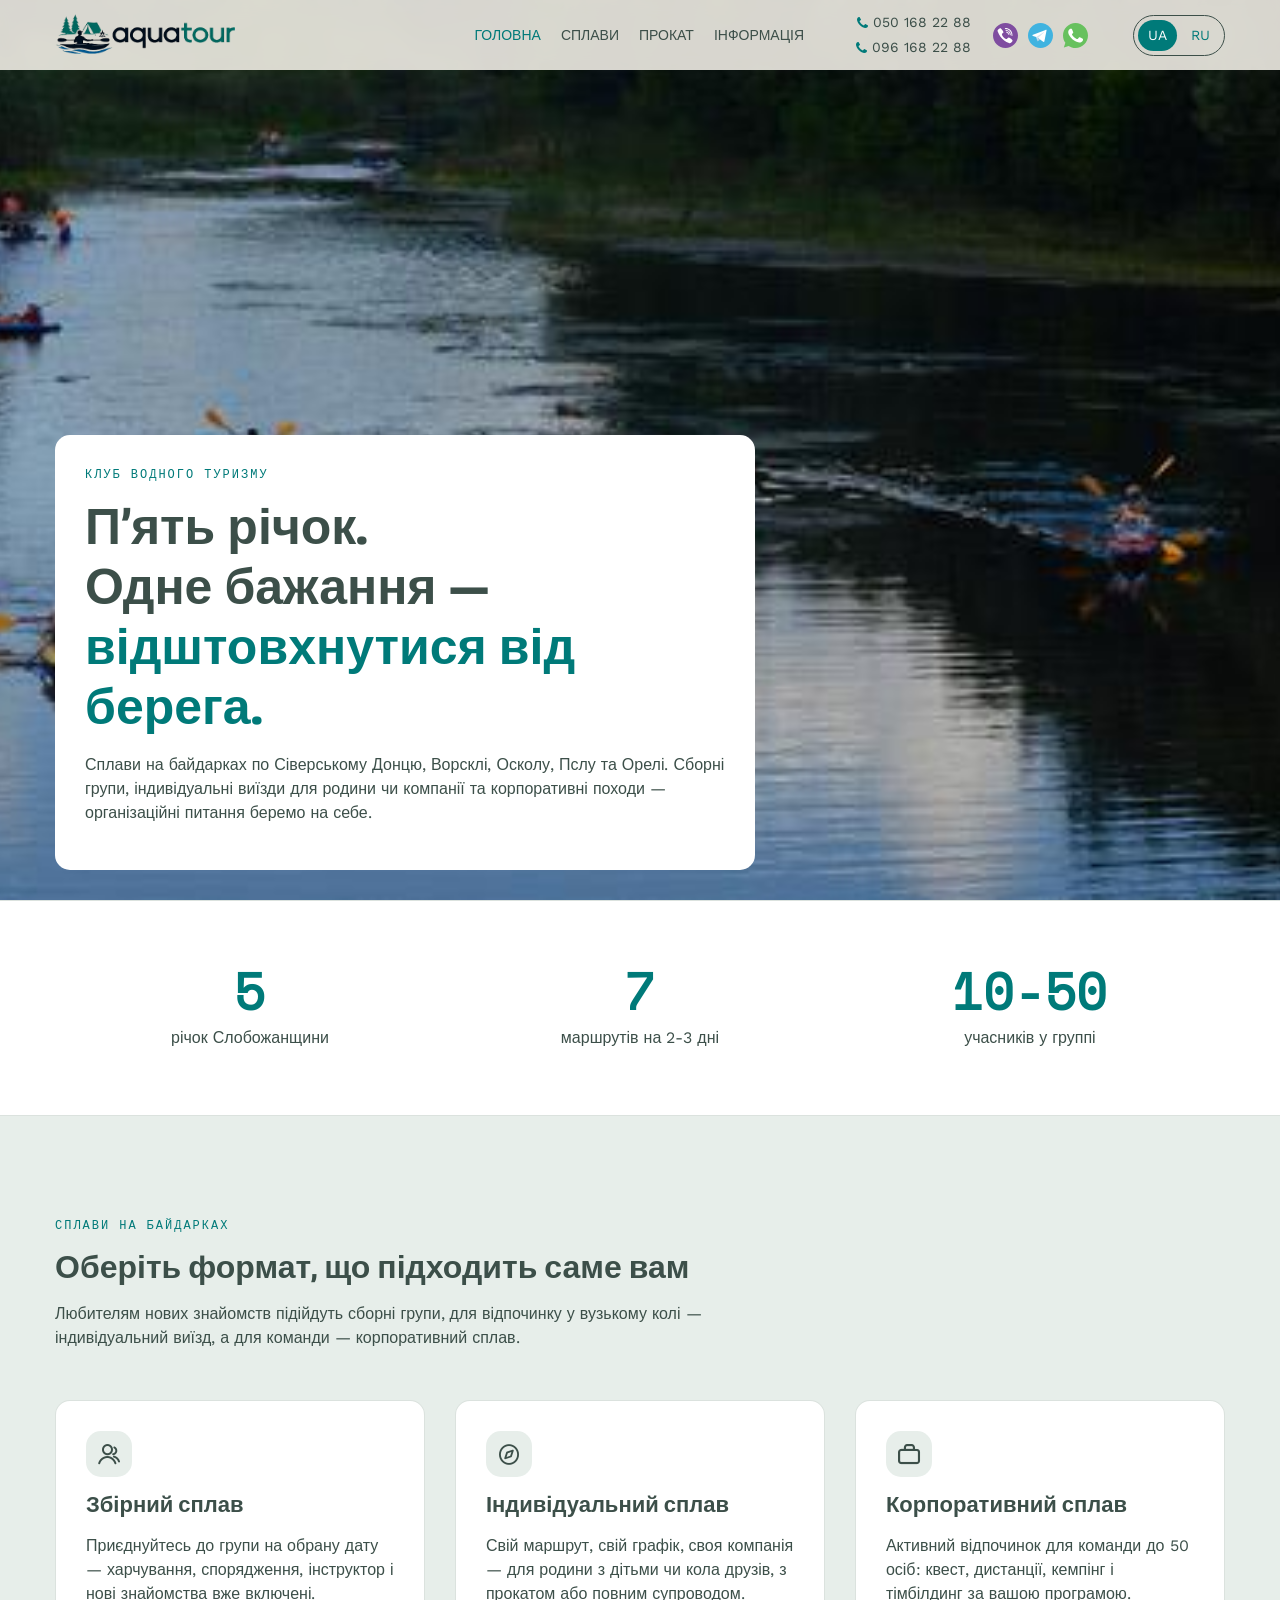
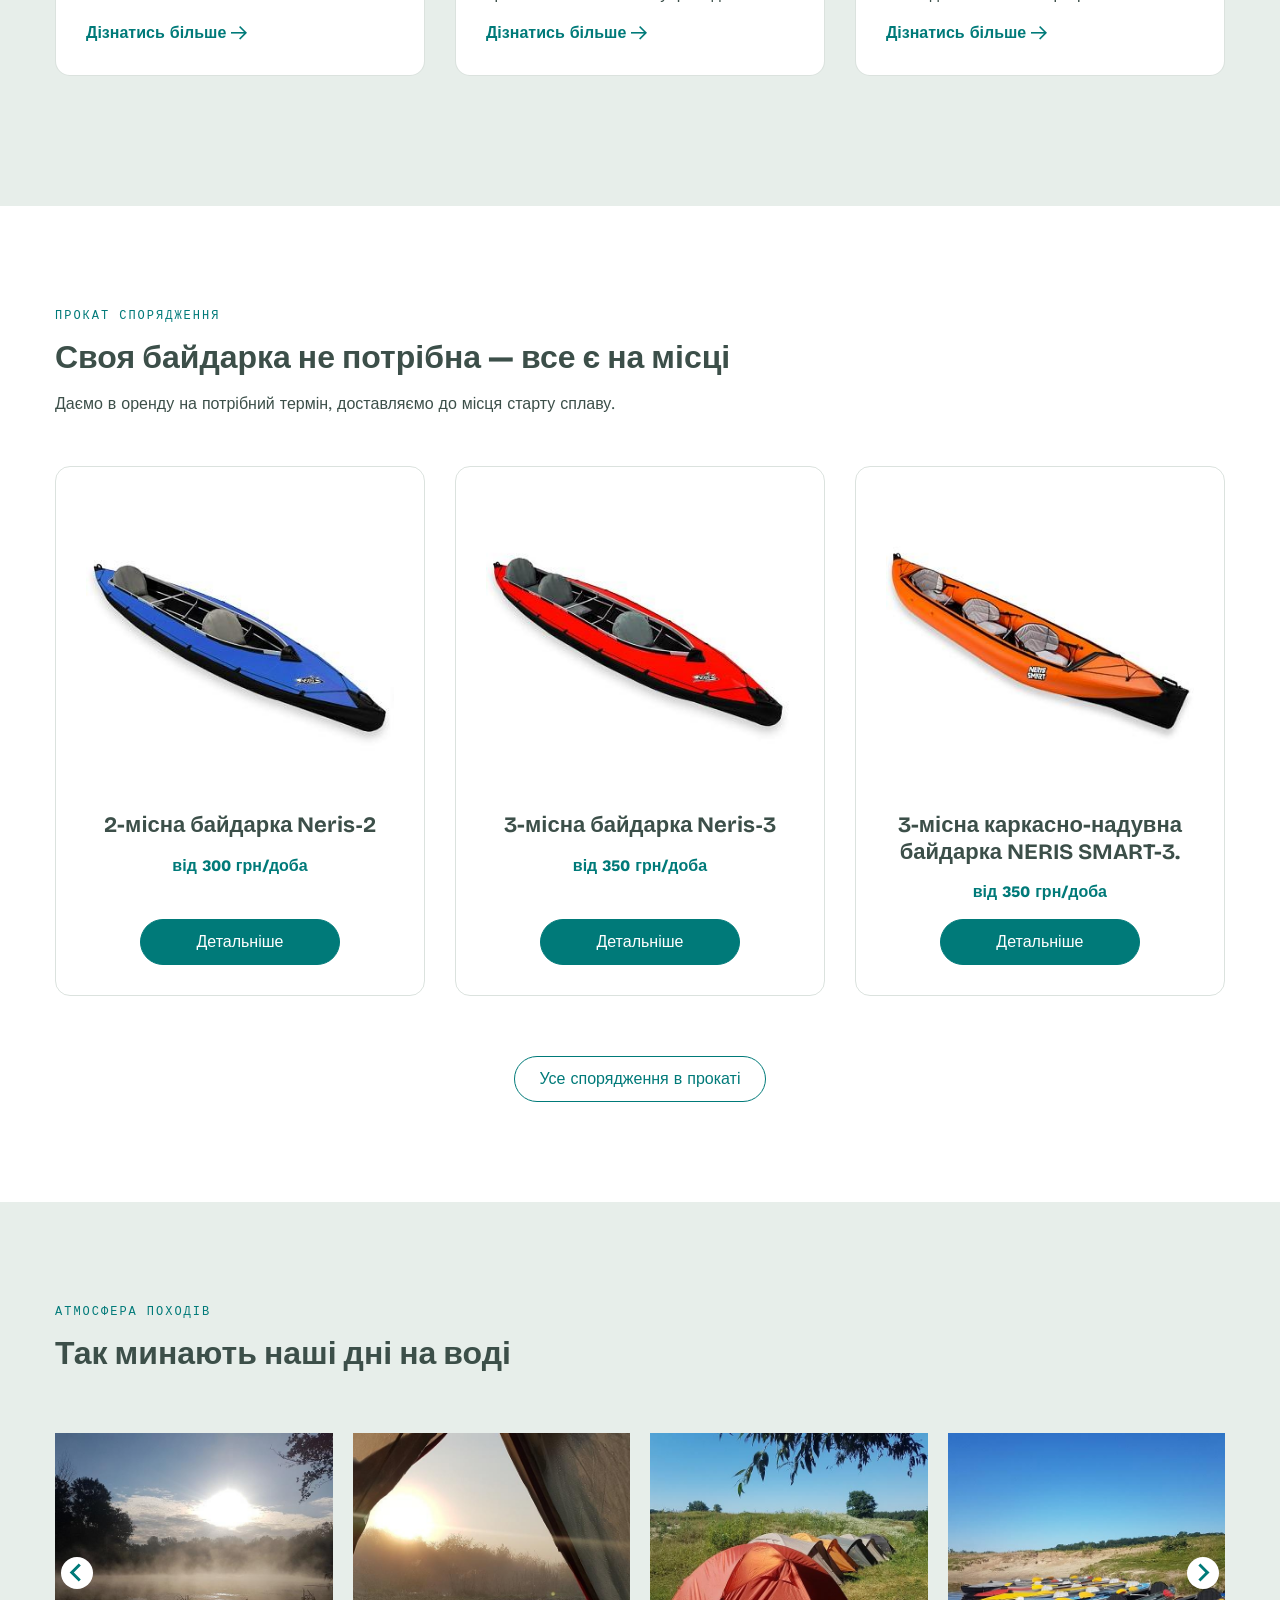
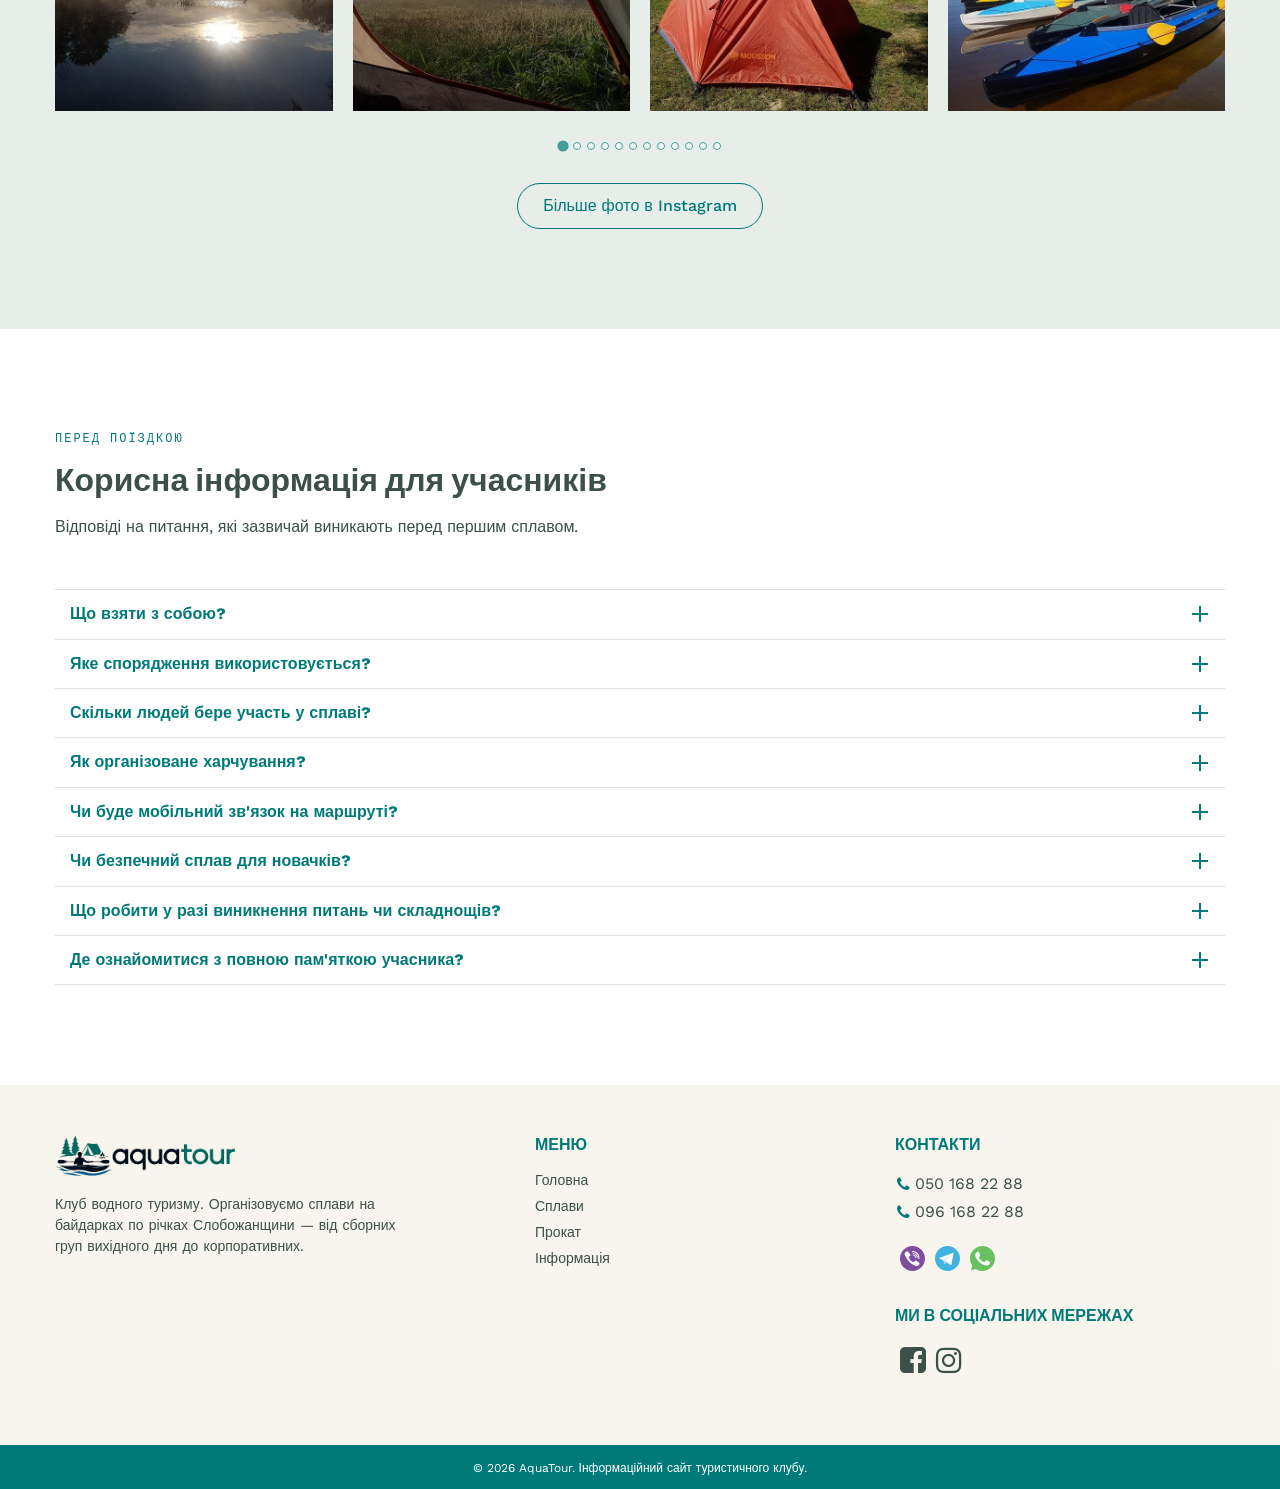
==== commit e8537021: "update files, add splavu page" ====
--- a/index.html
+++ b/index.html
@@ -24,8 +24,8 @@
             <div class="drop">
               <nav class="nav">
                 <ul class="menu">
-                  <li><a href="#">Головна</a></li>
-                  <li><a href="#">Сплави</a></li>
+                  <li class="active"><a href="index.html">Головна</a></li>
+                  <li><a href="splavu.html">Сплави</a></li>
                   <li><a href="#">Прокат</a></li>
                   <li><a href="#">Інформація</a></li>
                 </ul>
@@ -68,10 +68,10 @@
       <main class="main">
         <section class="intro-section">
           <picture>
-            <source media="(min-width: 768px)" srcset="images/bg-img.jpg" />
+            <source media="(min-width: 768px)" srcset="images/bg-img-01.jpg" />
             <img
               class="bg-img"
-              src="images/bg-img-sm.jpg"
+              src="images/bg-img-sm-01.jpg"
               alt="Група туристів на байдарках під час водної подорожі річкою"
           /></picture>
           <div class="container">
@@ -90,7 +90,7 @@
             </div>
           </div>
         </section>
-        <div class="stats-block">
+        <div class="stats-block bg-white">
           <div class="container">
             <ul class="stats-list">
               <li>
@@ -174,7 +174,7 @@
             </div>
           </div>
         </section>
-        <section class="rent-section section">
+        <section class="rent-section section bg-white">
           <div class="container">
             <div class="main-block">
               <strong class="subtitle">Прокат спорядження</strong>
@@ -425,7 +425,7 @@
             </div>
           </div>
         </section>
-        <section class="faq-section section">
+        <section class="faq-section section bg-white">
           <div class="container">
             <div class="main-block">
               <strong class="subtitle">Перед поїздкою</strong>
--- a/css/main.min.css
+++ b/css/main.min.css
@@ -1,4 +1,4 @@
-:root{--color-black:#000;--color-white:#fff;--color-gray:#727272;--color-dark-green:#3c4f49;--color-green:#007a79;--color-light-green:#e7eeea;--work-sans-font-family:"Work Sans",sans-serif;--bricolage-font-family:"Bricolage Grotesque",sans-serif;--space-mono-font-family:"Space Mono",monospace;--base-font-family:var(--work-sans-font-family);--base-font-size:16px;--base-line-height:1.5;--base-font-weight:400;--base-margin-bottom:15px;--container-max-width:1200px;--container-padding:0 15px;--heading-font-family:var(--bricolage-font-family);--heading-line-height:1.2;--heading-font-weight:700;--h1-font-size:30px;--h2-font-size:28px;--h3-font-size:20px;--h4-font-size:18px;--h5-font-size:16px;--h6-font-size:14px;--link-color:var(--color-green);--link-hover-color:var(--color-dark-green);--link-text-decoration:none;--btn-font-family:var(--base-font-family);--btn-font-size:16px;--btn-font-weight:500;--btn-line-height:var(--base-line-height);--btn-padding:10px 25px;--btn-color:var(--color-white);--btn-background:var(--color-green);--btn-border:1px solid var(--color-green);--btn-border-radius:25px;--btn-hover-background:var(--color-dark-green);--btn-hover-border-color:var(--color-dark-green);--input-height:46px;--input-color:var(--color-black);--input-placeholder-color:var(--color-gray);--input-padding:10px 15px;--input-border-color:var(--color-black);--input-hover-border-color:var(--color-green);--base-transition-duration:0.3s;--base-transition-timing-function:ease-in-out}/*! normalize.css v8.0.1 | MIT License | github.com/necolas/normalize.css */html{line-height:1.15;-webkit-text-size-adjust:100%}body{margin:0}main{display:block}h1{font-size:2em;margin:.67em 0}hr{box-sizing:content-box;height:0;overflow:visible}pre{font-family:monospace,monospace;font-size:1em}a{background-color:transparent}abbr[title]{border-bottom:none;text-decoration:underline;-webkit-text-decoration:underline dotted;text-decoration:underline dotted}b,strong{font-weight:bolder}code,kbd,samp{font-family:monospace,monospace;font-size:1em}small{font-size:80%}sub,sup{font-size:75%;line-height:0;position:relative;vertical-align:baseline}sub{bottom:-.25em}sup{top:-.5em}img{border-style:none}button,input,optgroup,select,textarea{font-family:inherit;font-size:100%;line-height:1.15;margin:0}button,input{overflow:visible}button,select{text-transform:none}[type=button],[type=reset],[type=submit],button{-webkit-appearance:button}[type=button]::-moz-focus-inner,[type=reset]::-moz-focus-inner,[type=submit]::-moz-focus-inner,button::-moz-focus-inner{border-style:none;padding:0}[type=button]:-moz-focusring,[type=reset]:-moz-focusring,[type=submit]:-moz-focusring,button:-moz-focusring{outline:1px dotted ButtonText}fieldset{padding:.35em .75em .625em}legend{box-sizing:border-box;color:inherit;display:table;max-width:100%;padding:0;white-space:normal}progress{vertical-align:baseline}textarea{overflow:auto}[type=checkbox],[type=radio]{box-sizing:border-box;padding:0}[type=number]::-webkit-inner-spin-button,[type=number]::-webkit-outer-spin-button{height:auto}[type=search]{-webkit-appearance:textfield;outline-offset:-2px}[type=search]::-webkit-search-decoration{-webkit-appearance:none}::-webkit-file-upload-button{-webkit-appearance:button;font:inherit}details{display:block}summary{display:list-item}[hidden],template{display:none}@font-face{font-display:block;font-family:icomoon;font-style:normal;font-weight:400;src:url(../fonts/icomoon.woff) format("woff")}[class*=" icon-"],[class^=icon-]{font-family:icomoon!important;speak:never;font-style:normal;font-variant:normal;font-weight:400;line-height:1;text-transform:none;-webkit-font-smoothing:antialiased;-moz-osx-font-smoothing:grayscale}.icon-arrow-right:before{content:""}.icon-phone:before{content:""}.icon-users:before{content:""}.icon-compass:before{content:""}.icon-case:before{content:""}.icon-facebook:before{content:""}.icon-instagram:before{content:""}@font-face{font-display:swap;font-family:Work Sans;font-style:normal;font-weight:400;src:url(../fonts/WorkSans-Regular.woff2) format("woff2")}@font-face{font-display:swap;font-family:Work Sans;font-style:normal;font-weight:500;src:url(../fonts/WorkSans-Medium.woff2) format("woff2")}@font-face{font-display:swap;font-family:Work Sans;font-style:normal;font-weight:700;src:url(../fonts/WorkSans-Bold.woff2) format("woff2")}@font-face{font-display:swap;font-family:Bricolage Grotesque;font-style:normal;font-weight:700;src:url(../fonts/BricolageGrotesque-Bold.woff2) format("woff2")}@font-face{font-display:swap;font-family:Space Mono;font-style:normal;font-weight:400;src:url(../fonts/SpaceMono-Regular.woff2) format("woff2")}.accordion,.contacts-list,.languages-list,.menu,.messengers-list,.social-networks,.stats-list,ul:not([class]):not([id]){list-style:none;margin:0;padding:0}html{box-sizing:border-box}*,:after,:before{box-sizing:inherit}.resize-active *{transition:none!important}body{background:var(--color-light-green);color:var(--color-dark-green);font-family:var(--base-font-family);font-size:var(--base-font-size);font-weight:var(--base-font-weight);line-height:var(--base-line-height);min-width:320px}.h1,.h2,.h3,.h4,.h5,.h6,h1,h2,h3,h4,h5,h6,ol,p,ul{margin:0 0 var(--base-margin-bottom)}.h1,.h2,.h3,.h4,.h5,.h6,h1,h2,h3,h4,h5,h6{font-family:var(--heading-font-family);font-weight:var(--heading-font-weight);line-height:var(--heading-line-height)}.h1,.h2,.h3,.h4,.h5,.h6{display:block}.h1,h1{font-size:32px}.h1 span,h1 span{color:var(--color-green)}.h2,h2{font-size:var(--h2-font-size)}.h3,h3{font-size:var(--h3-font-size)}.h4,h4{font-size:var(--h4-font-size)}.h5,h5{font-size:var(--h5-font-size)}.h6,h6{font-size:var(--h6-font-size)}.subtitle{color:var(--color-green);display:block;font-family:var(--space-mono-font-family);font-size:12px;font-weight:400;letter-spacing:2px;text-transform:uppercase}.subtitle,ul:not([class]):not([id]){margin-bottom:15px}ul:not([class]):not([id]) li{margin-bottom:5px;padding-left:15px;position:relative}ul:not([class]):not([id]) li:before{background:var(--color-green);border-radius:50%;content:"";height:5px;left:0;position:absolute;top:9px;width:5px}img{height:auto;max-width:100%}a{color:var(--link-color);-webkit-text-decoration:var(--link-text-decoration);text-decoration:var(--link-text-decoration);transition:color var(--base-transition-duration) var(--base-transition-timing-function)}.wrapper{overflow:hidden;position:relative}.container{margin:0 auto;max-width:var(--container-max-width);padding:var(--container-padding)}.section{padding:50px 0}.main-block{margin-bottom:50px;max-width:700px}.bg-img{height:100%;left:0;-o-object-fit:cover;object-fit:cover;position:absolute;top:0;width:100%}.link-more{align-items:center;color:var(--link-color);display:inline-flex;font-weight:600;justify-content:center;position:relative}.link-more:before{background:var(--link-color);bottom:0;content:"";height:2px;left:0;position:absolute;transition:width var(--base-transition-duration) var(--base-transition-timing-function);width:0}.link-more i{margin-left:5px;transition:transform var(--base-transition-duration) var(--base-transition-timing-function)}form{margin:0 0 var(--base-margin-bottom)}input[type=email],input[type=password],input[type=search],input[type=tel],input[type=text],textarea{-webkit-appearance:none;-moz-appearance:none;appearance:none;border:1px solid var(--input-border-color);color:var(--input-color);height:var(--input-height);margin-bottom:var(--base-margin-bottom);padding:var(--input-padding);transition:border-color var(--base-transition-duration) var(--base-transition-timing-function);width:100%}input[type=email]::-moz-placeholder,input[type=password]::-moz-placeholder,input[type=search]::-moz-placeholder,input[type=tel]::-moz-placeholder,input[type=text]::-moz-placeholder,textarea::-moz-placeholder{color:var(--input-placeholder-color)}input[type=email]::placeholder,input[type=password]::placeholder,input[type=search]::placeholder,input[type=tel]::placeholder,input[type=text]::placeholder,textarea::placeholder{color:var(--input-placeholder-color)}input[type=email]:focus-visible,input[type=password]:focus-visible,input[type=search]:focus-visible,input[type=tel]:focus-visible,input[type=text]:focus-visible,textarea:focus-visible{border-color:var(--input-hover-border-color);outline:none}textarea{resize:none}button,input[type=button],input[type=reset],input[type=submit]{-webkit-appearance:none;-moz-appearance:none;appearance:none;cursor:pointer}.header{backdrop-filter:blur(10px);background:hsla(42,56%,96%,.86);left:0;padding:10px 0;position:fixed;right:0;top:0;z-index:9999}.header .row{align-items:center;display:flex;justify-content:space-between;margin:0}.headroom{transition:transform .2s linear;will-change:transform}.headroom--pinned{transform:translateY(0)}.headroom--unpinned{transform:translateY(-100%)}.logo{display:block;line-height:1;width:180px}.nav-opener{background:transparent;border:none;display:block;height:30px;padding:0;position:relative;width:30px}.nav-opener span,.nav-opener:after,.nav-opener:before{background:var(--color-black);height:2px;left:50%;position:absolute;top:14px;transform:translateX(-50%);transition:all var(--base-transition-duration) var(--base-transition-timing-function);width:28px}.nav-opener:after,.nav-opener:before{content:"";top:6px}.nav-opener:after{top:22px}.nav-active .nav-opener:after,.nav-active .nav-opener:before{top:14px;transform:translateX(-50%) rotate(45deg)}.nav-active .nav-opener:after{transform:translateX(-50%) rotate(-45deg)}.nav-active .nav-opener span{opacity:0}.drop{transition:opacity var(--base-transition-duration) var(--base-transition-timing-function),visibility var(--base-transition-duration) var(--base-transition-timing-function)}.nav-active .drop{opacity:1;visibility:visible}.drop a{color:var(--color-dark-green)}.menu{font-size:18px;font-weight:500;margin-bottom:30px;text-transform:uppercase}.menu li{margin-bottom:10px}.contacts-list{margin-bottom:15px}.contacts-list li{align-items:center;display:flex;justify-content:center;margin-bottom:5px}.contacts-list i{color:var(--color-green);margin-right:5px}.messengers-list{align-items:center;display:flex;flex-wrap:wrap;font-size:0;justify-content:center;margin-bottom:15px}.messengers-list li{padding:5px}.messengers-list a{display:block;transition:opacity var(--base-transition-duration) var(--base-transition-timing-function);width:30px}.languages-list{align-items:center;border:1px solid var(--color-dark-green);border-radius:25px;display:inline-flex;justify-content:center;padding:2px;text-transform:uppercase}.languages-list li{padding:2px}.languages-list li.active a{background:var(--color-green);color:var(--color-white)}.languages-list a{border-radius:25px;color:var(--color-green);display:inline-block;padding:5px 10px;transition:color var(--base-transition-duration) var(--base-transition-timing-function),background var(--base-transition-duration) var(--base-transition-timing-function);vertical-align:middle}.intro-section{display:flex;flex-direction:column;justify-content:flex-end;min-height:100dvh;padding:100px 0 15px;position:relative}.intro-section .container{position:relative;width:100%;z-index:1}.intro-section .text-block{background:var(--color-white);border-radius:15px;margin-right:auto;max-width:700px;padding:30px 15px}.stats-block{background:var(--color-white);border-bottom:1px solid rgba(92,122,107,.22);border-top:1px solid rgba(92,122,107,.22);padding:15px 0}.stats-list{text-align:center}.stats-list li{padding:15px 10px}.stats-list .num{color:var(--color-green);display:block;font-family:var(--space-mono-font-family);font-size:32px;font-weight:700;line-height:1;margin-bottom:10px}.kayaking-card{align-items:flex-start;background:var(--color-white);border:1px solid rgba(92,122,107,.22);border-radius:15px;display:flex;flex-direction:column;margin-bottom:15px;overflow:hidden;padding:15px}.kayaking-card .text-block{flex:1 0 auto}.kayaking-card .icon{align-items:center;background:var(--color-light-green);border-radius:15px;color:var(--color-dark-green);display:flex;font-size:20px;height:46px;justify-content:center;margin-bottom:15px;width:46px}.rent-section{background:var(--color-white)}.rent-section .row{margin-bottom:30px}.rent-section .btn-holder{text-align:center}.rent-card{border:1px solid rgba(92,122,107,.22);border-radius:15px;margin-bottom:15px;overflow:hidden;padding:15px;text-align:center}.rent-card,.rent-card .card-body{display:flex;flex-direction:column}.rent-card .card-body{align-items:center;flex:1 0 auto;justify-content:space-between}.rent-card .price{color:var(--color-green);display:block;font-weight:700;margin-bottom:15px}.gallery-section .btn-holder{text-align:center}.gallery-splide .bg-block{aspect-ratio:1;display:block;position:relative}.faq-section{background:var(--color-white)}.footer{text-align:center}.footer .col{margin-bottom:30px}.footer .col:last-of-type{margin-bottom:0}.footer .logo{margin:0 auto 15px}.footer .text-block{font-size:14px}.footer .h5{color:var(--color-green);text-transform:uppercase}.footer a{color:var(--color-dark-green)}.footer .menu{display:block;text-transform:none}.footer .menu li{margin-bottom:5px;padding:0}.footer .messengers-list{margin-bottom:30px}.footer-top{background:hsla(42,56%,96%,.86);padding:50px 0}.footer-bottom{background:var(--color-green);color:var(--color-white);padding:10px 0;text-align:center}.social-networks{display:flex;flex-wrap:wrap;justify-content:center}.social-networks li{padding:5px}.social-networks a{display:block;font-size:0}.social-networks i{font-size:30px}.copyright{font-size:12px}.btn{background:var(--btn-background);border:var(--btn-border);border-radius:var(--btn-border-radius);color:var(--btn-color);cursor:pointer;display:inline-block;font-family:var(--btn-font-family);font-size:var(--btn-font-size);font-weight:var(--btn-font-weight);line-height:var(--btn-line-height);min-width:200px;padding:var(--btn-padding);text-align:center;transition:color var(--base-transition-duration) var(--base-transition-timing-function),background var(--base-transition-duration) var(--base-transition-timing-function),border-color var(--base-transition-duration) var(--base-transition-timing-function);vertical-align:middle}.btn.btn-outline{background:transparent;color:var(--color-green)}.splide{margin:0 -10px 30px}.splide .splide__track{margin-bottom:15px}.splide .splide__slide{padding:0 10px}.splide .splide__pagination{position:static}.splide .splide__arrow{transition:background var(--base-transition-duration) var(--base-transition-timing-function)}.splide .splide__arrow svg{transition:fill var(--base-transition-duration) var(--base-transition-timing-function)}.splide__pagination .splide__pagination__page{background:var(--color-white);border:1px solid var(--color-green)}.splide__pagination .splide__pagination__page.is-active{background:var(--color-green)}.accordion-item{border-bottom:1px solid rgba(92,122,107,.22);overflow:hidden;transition:background var(--base-transition-duration) var(--base-transition-timing-function)}.accordion-item:first-child{border-top:1px solid rgba(92,122,107,.22)}.accordion-item.active{background:var(--color-light-green)}.accordion-item.active .accordion-slide{display:block}.accordion-item.active .accordion-opener{color:var(--color-green)}.accordion-item.active .icon-plus:after{height:0}.accordion-slide{display:none}.accordion-opener{background:transparent;border:none;color:var(--color-green);display:block;font-size:16px;font-weight:700;padding:15px 45px 15px 15px;position:relative;text-align:left;transition:color var(--base-transition-duration) var(--base-transition-timing-function);width:100%}.accordion .icon-plus{height:20px;position:absolute;right:15px;top:50%;transform:translateY(-50%);width:20px}.accordion .icon-plus:after,.accordion .icon-plus:before{background:var(--color-green);content:"";height:2px;left:50%;position:absolute;top:50%;transform:translate(-50%,-50%);width:16px}.accordion .icon-plus:after{height:16px;transition:height var(--base-transition-duration) var(--base-transition-timing-function);width:2px}.accordion .text-block{padding:15px}@media (min-width:576px){.stats-list{display:flex;flex-wrap:wrap}.stats-list li{width:33.33%}}@media (min-width:768px){.row{display:flex;flex-wrap:wrap;margin:0 -15px}.col{padding:0 15px 15px;width:33.33%}.col-md-40{width:40%}.col-md-30{width:30%}.stats-block{padding:50px 0}.stats-list .num{font-size:50px}.kayaking-section .col,.rent-section .col{display:flex}.footer{text-align:left}.footer .col{margin-bottom:0}.footer .logo{margin:0 0 15px}.footer .text-block{padding-right:50px}.footer .contacts-list li,.footer .messengers-list,.footer .social-networks,.social-networks{justify-content:flex-start}.splide .splide__arrow{background:var(--color-white);opacity:1;top:calc(50% - 15px)}.splide .splide__arrow svg{fill:var(--color-green)}}@media (min-width:1024px){.h1,h1{font-size:50px}.h2,h2{font-size:32px}.section{padding:100px 0}.header{font-size:14px}.nav-opener{display:none}.drop{flex-direction:row;max-width:calc(100% - 180px)}.drop,.menu{align-items:center;display:flex;flex-wrap:wrap;justify-content:center}.menu{font-size:14px;margin:0 40px 0 0}.menu li{margin:0;padding:2px 10px}.contacts-list{margin:0 15px 0 0}.contacts-list li{margin:0;padding:2px}.messengers-list{margin:0 40px 0 0}.messengers-list a{width:25px}.intro-section{padding:100px 0 30px}.intro-section .text-block,.kayaking-card,.rent-card{padding:30px}.splide .splide__slide{padding:10px}}@media (min-width:1280px){.footer .text-block{padding-right:100px}}@media (max-width:1023px){body.nav-active{overflow:hidden}.drop{align-items:center;backdrop-filter:blur(10px);background:hsla(42,56%,96%,.86);display:flex;flex-direction:column;height:calc(100dvh - 63px);justify-content:center;left:0;opacity:0;overflow-y:auto;padding:50px 15px;position:absolute;right:0;text-align:center;top:100%;visibility:hidden}}@media (max-width:767px){form{max-width:600px}}@media (hover:hover)and (pointer:fine){a:hover{color:var(--link-hover-color)}.link-more:hover{color:var(--link-color)}.link-more:hover:before{width:100%}.link-more:hover i{transform:translateX(3px)}input[type=email]:hover,input[type=password]:hover,input[type=search]:hover,input[type=tel]:hover,input[type=text]:hover,textarea:hover{border-color:var(--input-hover-border-color)}.drop a:hover{color:var(--color-green)}.messengers-list a:hover{opacity:.5}.languages-list a:hover{background:var(--color-green);color:var(--color-white)}.footer a:hover,.social-networks a:hover{color:var(--color-green)}.btn.btn-outline:hover{background:var(--btn-background);border-color:var(--btn-border-color);color:var(--btn-color)}.btn:hover{background:var(--btn-hover-background);border-color:var(--btn-hover-border-color);color:var(--btn-color)}.splide .splide__arrow:hover{background:var(--color-green)}.splide .splide__arrow:hover svg{fill:var(--color-white)}}
+:root{--color-black:#000;--color-white:#fff;--color-gray:#a5a2a2;--color-dark-green:#3c4f49;--color-green:#007a79;--color-light-green:#e7eeea;--line:rgba(92,122,107,.22);--work-sans-font-family:"Work Sans",sans-serif;--bricolage-font-family:"Bricolage Grotesque",sans-serif;--space-mono-font-family:"Space Mono",monospace;--base-font-family:var(--work-sans-font-family);--base-font-size:16px;--base-line-height:1.5;--base-font-weight:400;--base-margin-bottom:15px;--container-max-width:1200px;--container-padding:0 15px;--heading-font-family:var(--bricolage-font-family);--heading-line-height:1.2;--heading-font-weight:700;--h1-font-size:30px;--h2-font-size:28px;--h3-font-size:22px;--h4-font-size:18px;--h5-font-size:16px;--h6-font-size:14px;--link-color:var(--color-green);--link-hover-color:var(--color-dark-green);--link-text-decoration:none;--btn-font-family:var(--base-font-family);--btn-font-size:16px;--btn-font-weight:500;--btn-line-height:var(--base-line-height);--btn-padding:10px 25px;--btn-color:var(--color-white);--btn-background:var(--color-green);--btn-border:1px solid var(--color-green);--btn-border-radius:25px;--btn-hover-background:var(--color-dark-green);--btn-hover-border-color:var(--color-dark-green);--input-height:46px;--input-color:var(--color-black);--input-placeholder-color:var(--color-gray);--input-padding:10px 15px;--input-border-color:var(--color-black);--input-hover-border-color:var(--color-green);--base-transition-duration:0.3s;--base-transition-timing-function:ease-in-out}/*! normalize.css v8.0.1 | MIT License | github.com/necolas/normalize.css */html{line-height:1.15;-webkit-text-size-adjust:100%}body{margin:0}main{display:block}h1{font-size:2em;margin:.67em 0}hr{box-sizing:content-box;height:0;overflow:visible}pre{font-family:monospace,monospace;font-size:1em}a{background-color:transparent}abbr[title]{border-bottom:none;text-decoration:underline;-webkit-text-decoration:underline dotted;text-decoration:underline dotted}b,strong{font-weight:bolder}code,kbd,samp{font-family:monospace,monospace;font-size:1em}small{font-size:80%}sub,sup{font-size:75%;line-height:0;position:relative;vertical-align:baseline}sub{bottom:-.25em}sup{top:-.5em}img{border-style:none}button,input,optgroup,select,textarea{font-family:inherit;font-size:100%;line-height:1.15;margin:0}button,input{overflow:visible}button,select{text-transform:none}[type=button],[type=reset],[type=submit],button{-webkit-appearance:button}[type=button]::-moz-focus-inner,[type=reset]::-moz-focus-inner,[type=submit]::-moz-focus-inner,button::-moz-focus-inner{border-style:none;padding:0}[type=button]:-moz-focusring,[type=reset]:-moz-focusring,[type=submit]:-moz-focusring,button:-moz-focusring{outline:1px dotted ButtonText}fieldset{padding:.35em .75em .625em}legend{box-sizing:border-box;color:inherit;display:table;max-width:100%;padding:0;white-space:normal}progress{vertical-align:baseline}textarea{overflow:auto}[type=checkbox],[type=radio]{box-sizing:border-box;padding:0}[type=number]::-webkit-inner-spin-button,[type=number]::-webkit-outer-spin-button{height:auto}[type=search]{-webkit-appearance:textfield;outline-offset:-2px}[type=search]::-webkit-search-decoration{-webkit-appearance:none}::-webkit-file-upload-button{-webkit-appearance:button;font:inherit}details{display:block}summary{display:list-item}[hidden],template{display:none}@font-face{font-display:block;font-family:icomoon;font-style:normal;font-weight:400;src:url(../fonts/icomoon.woff) format("woff")}[class*=" icon-"],[class^=icon-]{font-family:icomoon!important;speak:never;font-style:normal;font-variant:normal;font-weight:400;line-height:1;text-transform:none;-webkit-font-smoothing:antialiased;-moz-osx-font-smoothing:grayscale}.icon-arrow-right:before{content:""}.icon-case:before{content:""}.icon-phone:before{content:""}.icon-bus:before{content:""}.icon-calendar:before{content:""}.icon-tent:before{content:""}.icon-person:before{content:""}.icon-cup:before{content:""}.icon-time:before{content:""}.icon-wave:before{content:""}.icon-users:before{content:""}.icon-compass:before{content:""}.icon-facebook:before{content:""}.icon-instagram:before{content:""}.icon-card:before{content:""}@font-face{font-display:swap;font-family:Work Sans;font-style:normal;font-weight:400;src:url(../fonts/WorkSans-Regular.woff2) format("woff2")}@font-face{font-display:swap;font-family:Work Sans;font-style:normal;font-weight:500;src:url(../fonts/WorkSans-Medium.woff2) format("woff2")}@font-face{font-display:swap;font-family:Work Sans;font-style:normal;font-weight:700;src:url(../fonts/WorkSans-Bold.woff2) format("woff2")}@font-face{font-display:swap;font-family:Bricolage Grotesque;font-style:normal;font-weight:700;src:url(../fonts/BricolageGrotesque-Bold.woff2) format("woff2")}@font-face{font-display:swap;font-family:Space Mono;font-style:normal;font-weight:400;src:url(../fonts/SpaceMono-Regular.woff2) format("woff2")}.accordion,.booking-steps-list,.contact-block .info-list,.contacts-list,.items-list,.languages-list,.menu,.messengers-list,.social-networks,.stats-list,.tag-list,ul:not([class]):not([id]){list-style:none;margin:0;padding:0}html{box-sizing:border-box}*,:after,:before{box-sizing:inherit}.resize-active *{transition:none!important}body{background:var(--color-light-green);color:var(--color-dark-green);font-family:var(--base-font-family);font-size:var(--base-font-size);font-weight:var(--base-font-weight);line-height:var(--base-line-height);min-width:320px}.h1,.h2,.h3,.h4,.h5,.h6,h1,h2,h3,h4,h5,h6,ol,p,ul{margin:0 0 var(--base-margin-bottom)}.h1,.h2,.h3,.h4,.h5,.h6,h1,h2,h3,h4,h5,h6{font-family:var(--heading-font-family);font-weight:var(--heading-font-weight);line-height:var(--heading-line-height)}.h1,.h2,.h3,.h4,.h5,.h6{display:block}.h1,h1{font-size:32px}.h1 span,h1 span{color:var(--color-green)}.h2,h2{font-size:var(--h2-font-size)}.h3,h3{font-size:var(--h3-font-size)}.h4,h4{font-size:var(--h4-font-size)}.h5,h5{font-size:var(--h5-font-size)}.h6,h6{font-size:var(--h6-font-size)}.subtitle{color:var(--color-green);display:block;font-family:var(--space-mono-font-family);font-size:12px;font-weight:400;letter-spacing:2px;text-transform:uppercase}.subtitle,ul:not([class]):not([id]){margin-bottom:15px}ul:not([class]):not([id]) li{margin-bottom:5px;padding-left:15px;position:relative}ul:not([class]):not([id]) li:before{background:var(--color-green);border-radius:50%;content:"";height:5px;left:0;position:absolute;top:9px;width:5px}address{font-style:normal}img{height:auto;max-width:100%}a{color:var(--link-color);-webkit-text-decoration:var(--link-text-decoration);text-decoration:var(--link-text-decoration);transition:color var(--base-transition-duration) var(--base-transition-timing-function)}.wrapper{overflow:hidden;position:relative}.container{margin:0 auto;max-width:var(--container-max-width);padding:var(--container-padding)}.section{padding:50px 0}.bg-white{background:var(--color-white)}.main-block{margin-bottom:50px;max-width:700px}.bg-img{height:100%;left:0;-o-object-fit:cover;object-fit:cover;position:absolute;top:0;width:100%}.link-more{align-items:center;color:var(--link-color);display:inline-flex;font-weight:600;justify-content:center;position:relative}.link-more:before{background:var(--link-color);bottom:0;content:"";height:2px;left:0;position:absolute;transition:width var(--base-transition-duration) var(--base-transition-timing-function);width:0}.link-more i{margin-left:5px;transition:transform var(--base-transition-duration) var(--base-transition-timing-function)}.icon{align-items:center;background:var(--color-light-green);border-radius:15px;color:var(--color-dark-green);display:flex;font-size:20px;height:46px;justify-content:center;margin-bottom:15px;padding:2px;width:46px}.icon .icon-wave{font-size:14px}form{margin:0 0 var(--base-margin-bottom)}input[type=email],input[type=password],input[type=search],input[type=tel],input[type=text],textarea{-webkit-appearance:none;-moz-appearance:none;appearance:none;border:1px solid var(--input-border-color);color:var(--input-color);height:var(--input-height);margin-bottom:var(--base-margin-bottom);padding:var(--input-padding);transition:border-color var(--base-transition-duration) var(--base-transition-timing-function);width:100%}input[type=email]::-moz-placeholder,input[type=password]::-moz-placeholder,input[type=search]::-moz-placeholder,input[type=tel]::-moz-placeholder,input[type=text]::-moz-placeholder,textarea::-moz-placeholder{color:var(--input-placeholder-color)}input[type=email]::placeholder,input[type=password]::placeholder,input[type=search]::placeholder,input[type=tel]::placeholder,input[type=text]::placeholder,textarea::placeholder{color:var(--input-placeholder-color)}input[type=email]:focus-visible,input[type=password]:focus-visible,input[type=search]:focus-visible,input[type=tel]:focus-visible,input[type=text]:focus-visible,textarea:focus-visible{border-color:var(--input-hover-border-color);outline:none}textarea{resize:none}button,input[type=button],input[type=reset],input[type=submit]{-webkit-appearance:none;-moz-appearance:none;appearance:none;cursor:pointer}.header{backdrop-filter:blur(10px);background:hsla(42,56%,96%,.86);left:0;padding:10px 0;position:fixed;right:0;top:0;z-index:9999}.header .row{align-items:center;display:flex;justify-content:space-between;margin:0}.headroom{transition:transform .2s linear;will-change:transform}.headroom--pinned{transform:translateY(0)}.headroom--unpinned{transform:translateY(-100%)}.logo{display:block;line-height:1;width:180px}.nav-opener{background:transparent;border:none;display:block;height:30px;padding:0;position:relative;width:30px}.nav-opener span,.nav-opener:after,.nav-opener:before{background:var(--color-black);height:2px;left:50%;position:absolute;top:14px;transform:translateX(-50%);transition:all var(--base-transition-duration) var(--base-transition-timing-function);width:28px}.nav-opener:after,.nav-opener:before{content:"";top:6px}.nav-opener:after{top:22px}.nav-active .nav-opener:after,.nav-active .nav-opener:before{top:14px;transform:translateX(-50%) rotate(45deg)}.nav-active .nav-opener:after{transform:translateX(-50%) rotate(-45deg)}.nav-active .nav-opener span{opacity:0}.drop{transition:opacity var(--base-transition-duration) var(--base-transition-timing-function),visibility var(--base-transition-duration) var(--base-transition-timing-function)}.nav-active .drop{opacity:1;visibility:visible}.drop a{color:var(--color-dark-green)}.drop .contacts-list li,.drop .messengers-list{justify-content:center}.menu{font-size:18px;font-weight:500;margin-bottom:30px;text-transform:uppercase}.menu li{margin-bottom:10px}.menu li.active a{color:var(--color-green)}.contacts-list{margin-bottom:15px}.contacts-list li{align-items:center;display:flex;margin-bottom:5px}.contacts-list i{color:var(--color-green);margin-right:5px}.messengers-list{align-items:center;display:flex;flex-wrap:wrap;font-size:0;margin-bottom:15px}.messengers-list li{padding:5px}.messengers-list a{display:block;position:relative;transition:opacity var(--base-transition-duration) var(--base-transition-timing-function);width:30px}.messengers-list a img{position:relative;z-index:2}.messengers-list a:before{background:var(--color-white);border-radius:50%;content:"";height:80%;left:50%;position:absolute;top:50%;transform:translate(-50%,-50%);width:80%;z-index:1}.languages-list{align-items:center;border:1px solid var(--color-dark-green);border-radius:25px;display:inline-flex;justify-content:center;padding:2px;text-transform:uppercase}.languages-list li{padding:2px}.languages-list li.active a{background:var(--color-green);color:var(--color-white)}.languages-list a{border-radius:25px;color:var(--color-green);display:inline-block;padding:5px 10px;transition:color var(--base-transition-duration) var(--base-transition-timing-function),background var(--base-transition-duration) var(--base-transition-timing-function);vertical-align:middle}.intro-section{display:flex;flex-direction:column;justify-content:flex-end;min-height:100dvh;padding:100px 0 15px;position:relative}.intro-section .container{position:relative;width:100%;z-index:1}.intro-section .text-block{background:var(--color-white);border-radius:15px;margin-right:auto;max-width:700px;padding:30px 15px}.stats-block{border-bottom:1px solid var(--line);border-top:1px solid var(--line);padding:15px 0}.stats-list{text-align:center}.stats-list li{padding:15px 10px}.stats-list .num{color:var(--color-green);display:block;font-family:var(--space-mono-font-family);font-size:32px;font-weight:700;line-height:1;margin-bottom:10px}.kayaking-card{align-items:flex-start;background:var(--color-white);border:1px solid var(--line);border-radius:15px;display:flex;flex-direction:column;margin-bottom:15px;overflow:hidden;padding:15px}.kayaking-card .text-block{flex:1 0 auto}.rent-section .row{margin-bottom:30px}.rent-section .btn-holder{text-align:center}.rent-card{border:1px solid var(--line);border-radius:15px;margin-bottom:15px;overflow:hidden;padding:15px;text-align:center}.rent-card,.rent-card .card-body{display:flex;flex-direction:column}.rent-card .card-body{align-items:center;flex:1 0 auto;justify-content:space-between}.rent-card .price{color:var(--color-green);display:block;font-weight:700;margin-bottom:15px}.gallery-section .btn-holder{text-align:center}.gallery-splide .bg-block{aspect-ratio:1;display:block;position:relative}.booking-steps-list{counter-reset:list-counter}.booking-steps-list li{counter-increment:list-counter}.booking-steps-list li .booking-card:before{content:counter(list-counter,decimal-leading-zero)}.booking-card{background:var(--color-white);border:1px solid var(--line);border-radius:15px;margin-bottom:15px;overflow:hidden;padding:15px}.booking-card:before{color:var(--line);display:block;font-family:var(--space-mono-font-family);font-size:30px;font-weight:700;margin-bottom:15px}.booking-card h3{color:var(--color-green)}.info-section .main-block{margin:0 auto 50px;text-align:center}.info-section h3{color:var(--color-green);margin-bottom:50px}.info-section h3,.items-list{text-align:center}.items-list li{border-bottom:1px solid var(--line);margin-bottom:30px;padding:0 0 15px}.items-list li:last-child{border-right:0}.items-list .icon{margin:0 auto 15px}.schedule-block .info-block{border:1px solid var(--line);border-radius:15px;margin-bottom:15px;overflow:hidden;padding:15px}.routes-section .row{margin-bottom:30px}.routes-section .btn-holder{text-align:center}.route-card{background:var(--color-white);border:1px solid var(--line);border-radius:15px;margin-bottom:15px;overflow:hidden;padding:15px}.route-card .card-footer{text-align:center}.route-card .price{color:var(--color-green);display:block;font-size:18px;font-weight:700;margin-bottom:30px;text-align:left}.route-card .price small{color:var(--color-gray);font-weight:400}.tag-list{align-items:center;display:flex;flex-wrap:wrap;font-size:14px;font-weight:500;margin:0 -2px 15px}.tag-list li{padding:2px}.tag-list .tag{align-items:center;background:var(--color-light-green);border-radius:15px;display:inline-flex;justify-content:center;padding:5px 10px}.contact-block{background:var(--color-green);border-radius:15px;color:var(--color-white);overflow:hidden}.contact-block .bg-block{padding-bottom:55%;position:relative}.contact-block .text-block{padding:30px 15px 15px}.contact-block .info-list>li{margin-bottom:15px}.contact-block .messengers-list{margin:0 -5px}.contact-block .h4{margin-bottom:5px}.contact-block a,.contact-block i{color:inherit}.footer{text-align:center}.footer .col{margin-bottom:30px}.footer .col:last-of-type{margin-bottom:0}.footer .logo{margin:0 auto 15px}.footer .text-block{font-size:14px}.footer .h5{color:var(--color-green);text-transform:uppercase}.footer a{color:var(--color-dark-green)}.footer .menu{display:block;text-transform:none}.footer .menu li{margin-bottom:5px;padding:0}.footer .contacts-list li,.footer .messengers-list,.footer .social-networks{justify-content:center}.footer .messengers-list{margin-bottom:30px}.footer-top{background:hsla(42,56%,96%,.86);padding:50px 0}.footer-bottom{background:var(--color-green);color:var(--color-white);padding:10px 0;text-align:center}.social-networks{display:flex;flex-wrap:wrap;justify-content:center}.social-networks li{padding:5px}.social-networks a{display:block;font-size:0}.social-networks i{font-size:30px}.copyright{font-size:12px}.btn{background:var(--btn-background);border:var(--btn-border);border-radius:var(--btn-border-radius);color:var(--btn-color);cursor:pointer;display:inline-block;font-family:var(--btn-font-family);font-size:var(--btn-font-size);font-weight:var(--btn-font-weight);line-height:var(--btn-line-height);min-width:200px;padding:var(--btn-padding);text-align:center;transition:color var(--base-transition-duration) var(--base-transition-timing-function),background var(--base-transition-duration) var(--base-transition-timing-function),border-color var(--base-transition-duration) var(--base-transition-timing-function);vertical-align:middle}.btn.btn-outline{background:transparent;color:var(--color-green)}.splide{margin:0 -10px 30px}.splide .splide__track{margin-bottom:15px}.splide .splide__slide{padding:0 10px}.splide .splide__pagination{position:static}.splide .splide__arrow{transition:background var(--base-transition-duration) var(--base-transition-timing-function)}.splide .splide__arrow svg{transition:fill var(--base-transition-duration) var(--base-transition-timing-function)}.splide__pagination .splide__pagination__page{background:var(--color-white);border:1px solid var(--color-green)}.splide__pagination .splide__pagination__page.is-active{background:var(--color-green)}.accordion-item{border-bottom:1px solid rgba(92,122,107,.22);overflow:hidden;transition:background var(--base-transition-duration) var(--base-transition-timing-function)}.accordion-item:first-child{border-top:1px solid rgba(92,122,107,.22)}.accordion-item.active{background:var(--color-light-green)}.accordion-item.active .accordion-slide{display:block}.accordion-item.active .accordion-opener{color:var(--color-green)}.accordion-item.active .icon-plus:after{height:0}.accordion-slide{display:none}.accordion-opener{background:transparent;border:none;color:var(--color-green);display:block;font-size:16px;font-weight:700;padding:15px 45px 15px 15px;position:relative;text-align:left;transition:color var(--base-transition-duration) var(--base-transition-timing-function);width:100%}.accordion .icon-plus{height:20px;position:absolute;right:15px;top:50%;transform:translateY(-50%);width:20px}.accordion .icon-plus:after,.accordion .icon-plus:before{background:var(--color-green);content:"";height:2px;left:50%;position:absolute;top:50%;transform:translate(-50%,-50%);width:16px}.accordion .icon-plus:after{height:16px;transition:height var(--base-transition-duration) var(--base-transition-timing-function);width:2px}.accordion .text-block{padding:15px}@media (min-width:576px){.stats-list{display:flex;flex-wrap:wrap}.stats-list li{width:33.33%}.booking-steps-list{display:flex;flex-wrap:wrap;margin:0 -15px}.booking-steps-list li{display:flex;padding:0 15px 15px;width:50%}.items-list{border-bottom:1px solid var(--line);border-top:1px solid var(--line);display:flex;flex-wrap:wrap;justify-content:center;margin-bottom:50px}.items-list li{border-bottom:0;margin-bottom:0;padding:30px 15px;width:50%}}@media (min-width:768px){.row{display:flex;flex-wrap:wrap;margin:0 -15px}.col{padding:0 15px 15px;width:33.33%}.col-md-50{width:50%}.col-md-40{width:40%}.col-md-30{width:30%}.stats-block{padding:50px 0}.stats-list .num{font-size:50px}.kayaking-section .col,.rent-section .col{display:flex}.info-section .main-block{margin-bottom:100px}.schedule-block .col{display:flex}.schedule-block .info-block{width:100%}.route-card,.routes-section .col{display:flex}.route-card{flex-direction:column;padding:30px}.route-card .card-body{flex:1 0 auto}.contact-block{display:flex}.contact-block .bg-block,.contact-block .text-block{width:50%}.contact-block .bg-block{padding-bottom:0}.contact-block .text-block{padding:30px}.footer{text-align:left}.footer .col{margin-bottom:0}.footer .logo{margin:0 0 15px}.footer .text-block{padding-right:50px}.footer .contacts-list li,.footer .messengers-list,.footer .social-networks,.social-networks{justify-content:flex-start}.splide .splide__arrow{background:var(--color-white);opacity:1;top:calc(50% - 15px)}.splide .splide__arrow svg{fill:var(--color-green)}}@media (min-width:1024px){.h1,h1{font-size:50px}.h2,h2{font-size:32px}.section{padding:100px 0}.header{font-size:14px}.nav-opener{display:none}.drop{align-items:center;display:flex;flex-direction:row;flex-wrap:wrap;justify-content:center;max-width:calc(100% - 180px)}.drop .contacts-list{margin:0 15px 0 0}.drop .messengers-list,.menu{margin:0 40px 0 0}.menu{align-items:center;display:flex;flex-wrap:wrap;font-size:14px;justify-content:center}.menu li{margin:0;padding:2px 10px}.contacts-list li{margin:0;padding:2px}.messengers-list a{width:25px}.intro-section{padding:100px 0 30px}.intro-section .text-block,.kayaking-card,.rent-card{padding:30px}.booking-steps-list li{width:25%}.items-list{border:none}.items-list li{border-right:1px solid var(--line);width:20%}.splide .splide__slide{padding:10px}}@media (min-width:1280px){.footer .text-block{padding-right:100px}}@media (max-width:1023px){body.nav-active{overflow:hidden}.drop{align-items:center;backdrop-filter:blur(10px);background:hsla(42,56%,96%,.86);display:flex;flex-direction:column;height:calc(100dvh - 63px);justify-content:center;left:0;opacity:0;overflow-y:auto;padding:50px 15px;position:absolute;right:0;text-align:center;top:100%;visibility:hidden}}@media (max-width:767px){form{max-width:600px}}@media (hover:hover)and (pointer:fine){a:hover{color:var(--link-hover-color)}.link-more:hover{color:var(--link-color)}.link-more:hover:before{width:100%}.link-more:hover i{transform:translateX(3px)}input[type=email]:hover,input[type=password]:hover,input[type=search]:hover,input[type=tel]:hover,input[type=text]:hover,textarea:hover{border-color:var(--input-hover-border-color)}.drop a:hover{color:var(--color-green)}.messengers-list a:hover{opacity:.7}.languages-list a:hover{background:var(--color-green);color:var(--color-white)}.contact-block a:hover{color:var(--color-gray)}.footer a:hover,.social-networks a:hover{color:var(--color-green)}.btn.btn-outline:hover{background:var(--btn-background);border-color:var(--btn-border-color);color:var(--btn-color)}.btn:hover{background:var(--btn-hover-background);border-color:var(--btn-hover-border-color);color:var(--btn-color)}.splide .splide__arrow:hover{background:var(--color-green)}.splide .splide__arrow:hover svg{fill:var(--color-white)}}
 .splide__container{box-sizing:border-box;position:relative}.splide__list{backface-visibility:hidden;display:-ms-flexbox;display:flex;height:100%;margin:0!important;padding:0!important}.splide.is-initialized:not(.is-active) .splide__list{display:block}.splide__pagination{-ms-flex-align:center;align-items:center;display:-ms-flexbox;display:flex;-ms-flex-wrap:wrap;flex-wrap:wrap;-ms-flex-pack:center;justify-content:center;margin:0;pointer-events:none}.splide__pagination li{display:inline-block;line-height:1;list-style-type:none;margin:0;pointer-events:auto}.splide:not(.is-overflow) .splide__pagination{display:none}.splide__progress__bar{width:0}.splide{position:relative;visibility:hidden}.splide.is-initialized,.splide.is-rendered{visibility:visible}.splide__slide{backface-visibility:hidden;box-sizing:border-box;-ms-flex-negative:0;flex-shrink:0;list-style-type:none!important;margin:0;position:relative}.splide__slide img{vertical-align:bottom}.splide__spinner{animation:splide-loading 1s linear infinite;border:2px solid #999;border-left-color:transparent;border-radius:50%;bottom:0;contain:strict;display:inline-block;height:20px;left:0;margin:auto;position:absolute;right:0;top:0;width:20px}.splide__sr{clip:rect(0 0 0 0);border:0;height:1px;margin:-1px;overflow:hidden;padding:0;position:absolute;width:1px}.splide__toggle.is-active .splide__toggle__play,.splide__toggle__pause{display:none}.splide__toggle.is-active .splide__toggle__pause{display:inline}.splide__track{overflow:hidden;position:relative;z-index:0}@keyframes splide-loading{0%{transform:rotate(0)}to{transform:rotate(1turn)}}.splide__track--draggable{-webkit-touch-callout:none;-webkit-user-select:none;-ms-user-select:none;user-select:none}.splide__track--fade>.splide__list>.splide__slide{margin:0!important;opacity:0;z-index:0}.splide__track--fade>.splide__list>.splide__slide.is-active{opacity:1;z-index:1}.splide--rtl{direction:rtl}.splide__track--ttb>.splide__list{display:block}.splide__arrow{-ms-flex-align:center;align-items:center;background:#ccc;border:0;border-radius:50%;cursor:pointer;display:-ms-flexbox;display:flex;height:2em;-ms-flex-pack:center;justify-content:center;opacity:.7;padding:0;position:absolute;top:50%;transform:translateY(-50%);width:2em;z-index:1}.splide__arrow svg{fill:#000;height:1.2em;width:1.2em}.splide__arrow:hover:not(:disabled){opacity:.9}.splide__arrow:disabled{opacity:.3}.splide__arrow:focus-visible{outline:3px solid #0bf;outline-offset:3px}.splide__arrow--prev{left:1em}.splide__arrow--prev svg{transform:scaleX(-1)}.splide__arrow--next{right:1em}.splide.is-focus-in .splide__arrow:focus{outline:3px solid #0bf;outline-offset:3px}.splide__pagination{bottom:.5em;left:0;padding:0 1em;position:absolute;right:0;z-index:1}.splide__pagination__page{background:#ccc;border:0;border-radius:50%;display:inline-block;height:8px;margin:3px;opacity:.7;padding:0;position:relative;transition:transform .2s linear;width:8px}.splide__pagination__page.is-active{background:#fff;transform:scale(1.4);z-index:1}.splide__pagination__page:hover{cursor:pointer;opacity:.9}.splide__pagination__page:focus-visible{outline:3px solid #0bf;outline-offset:3px}.splide.is-focus-in .splide__pagination__page:focus{outline:3px solid #0bf;outline-offset:3px}.splide__progress__bar{background:#ccc;height:3px}.splide__slide{-webkit-tap-highlight-color:rgba(0,0,0,0)}.splide__slide:focus{outline:0}@supports(outline-offset:-3px){.splide__slide:focus-visible{outline:3px solid #0bf;outline-offset:-3px}}@media screen and (-ms-high-contrast:none){.splide__slide:focus-visible{border:3px solid #0bf}}@supports(outline-offset:-3px){.splide.is-focus-in .splide__slide:focus{outline:3px solid #0bf;outline-offset:-3px}}@media screen and (-ms-high-contrast:none){.splide.is-focus-in .splide__slide:focus{border:3px solid #0bf}.splide.is-focus-in .splide__track>.splide__list>.splide__slide:focus{border-color:#0bf}}.splide__toggle{cursor:pointer}.splide__toggle:focus-visible{outline:3px solid #0bf;outline-offset:3px}.splide.is-focus-in .splide__toggle:focus{outline:3px solid #0bf;outline-offset:3px}.splide__track--nav>.splide__list>.splide__slide{border:3px solid transparent;cursor:pointer}.splide__track--nav>.splide__list>.splide__slide.is-active{border:3px solid #000}.splide__arrows--rtl .splide__arrow--prev{left:auto;right:1em}.splide__arrows--rtl .splide__arrow--prev svg{transform:scaleX(1)}.splide__arrows--rtl .splide__arrow--next{left:1em;right:auto}.splide__arrows--rtl .splide__arrow--next svg{transform:scaleX(-1)}.splide__arrows--ttb .splide__arrow{left:50%;transform:translate(-50%)}.splide__arrows--ttb .splide__arrow--prev{top:1em}.splide__arrows--ttb .splide__arrow--prev svg{transform:rotate(-90deg)}.splide__arrows--ttb .splide__arrow--next{bottom:1em;top:auto}.splide__arrows--ttb .splide__arrow--next svg{transform:rotate(90deg)}.splide__pagination--ttb{bottom:0;display:-ms-flexbox;display:flex;-ms-flex-direction:column;flex-direction:column;left:auto;padding:1em 0;right:.5em;top:0}
 /*! PhotoSwipe main CSS by Dmytro Semenov | photoswipe.com */
 
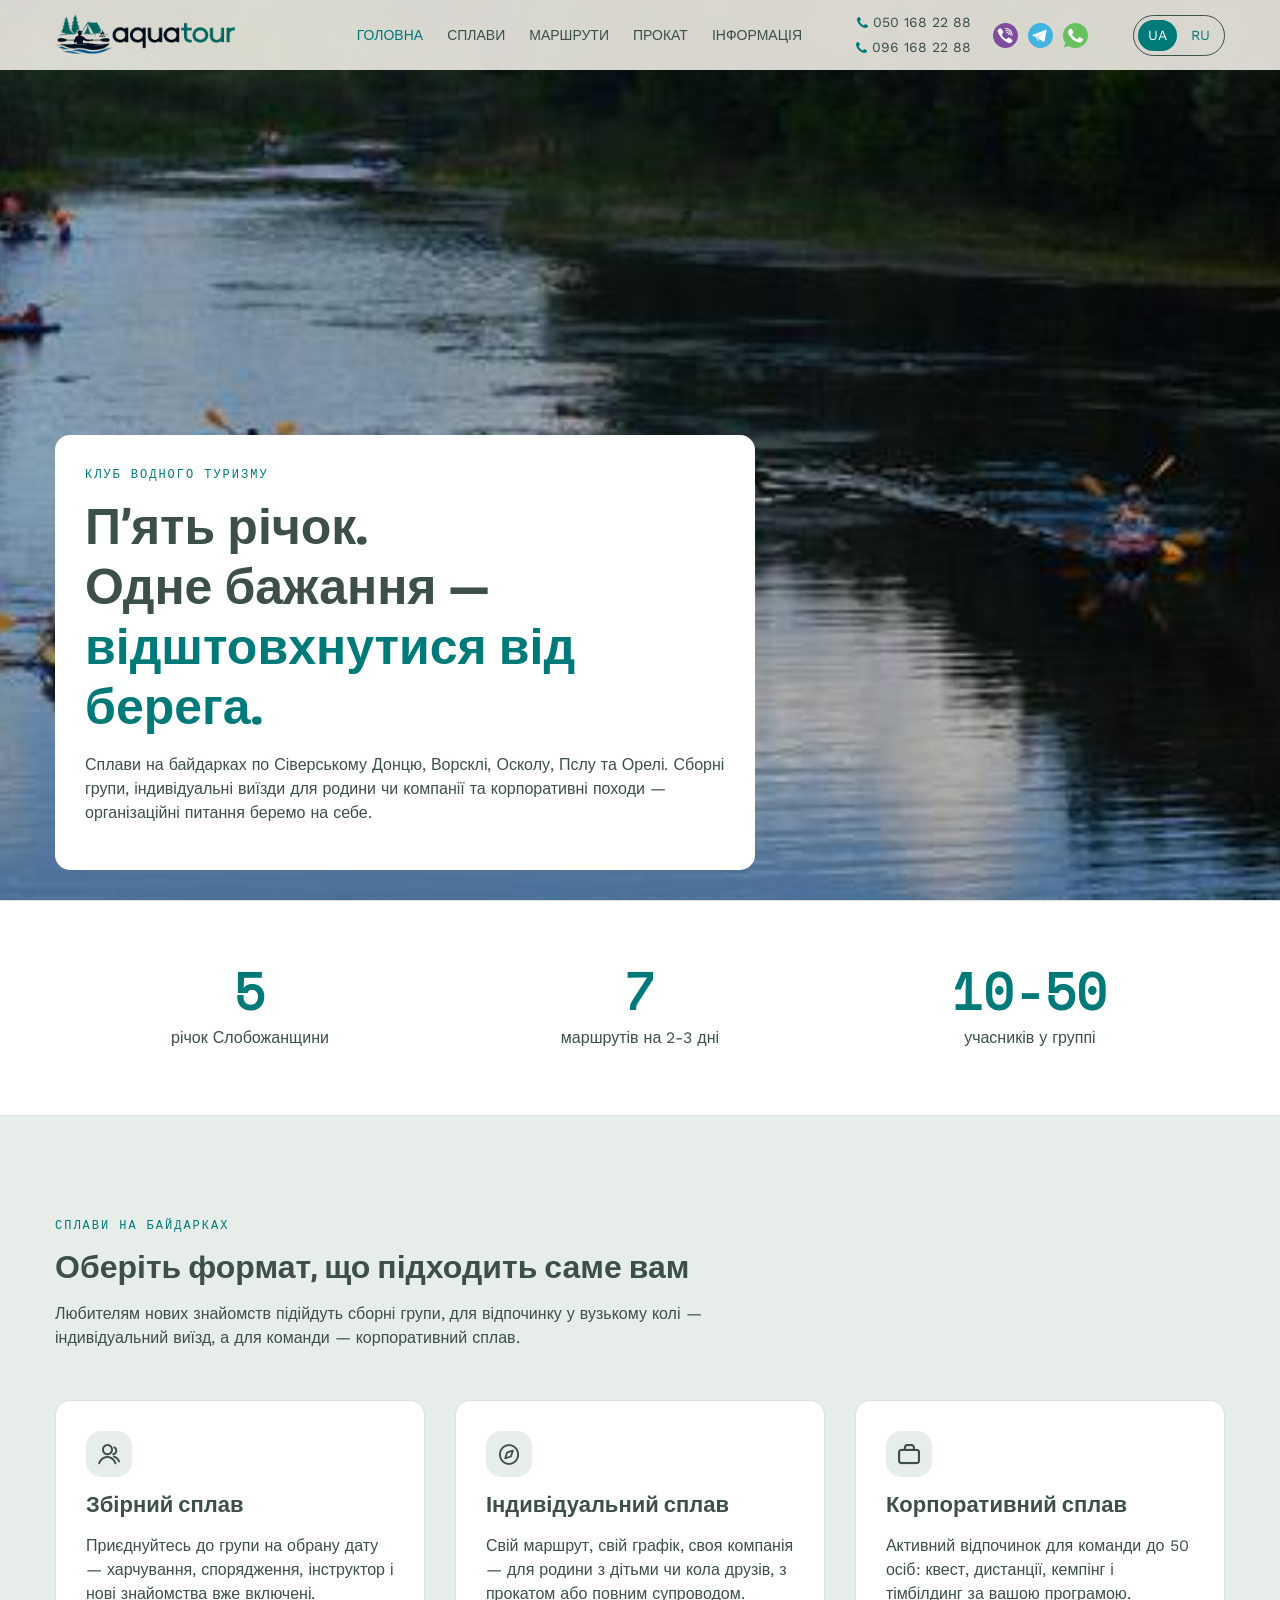
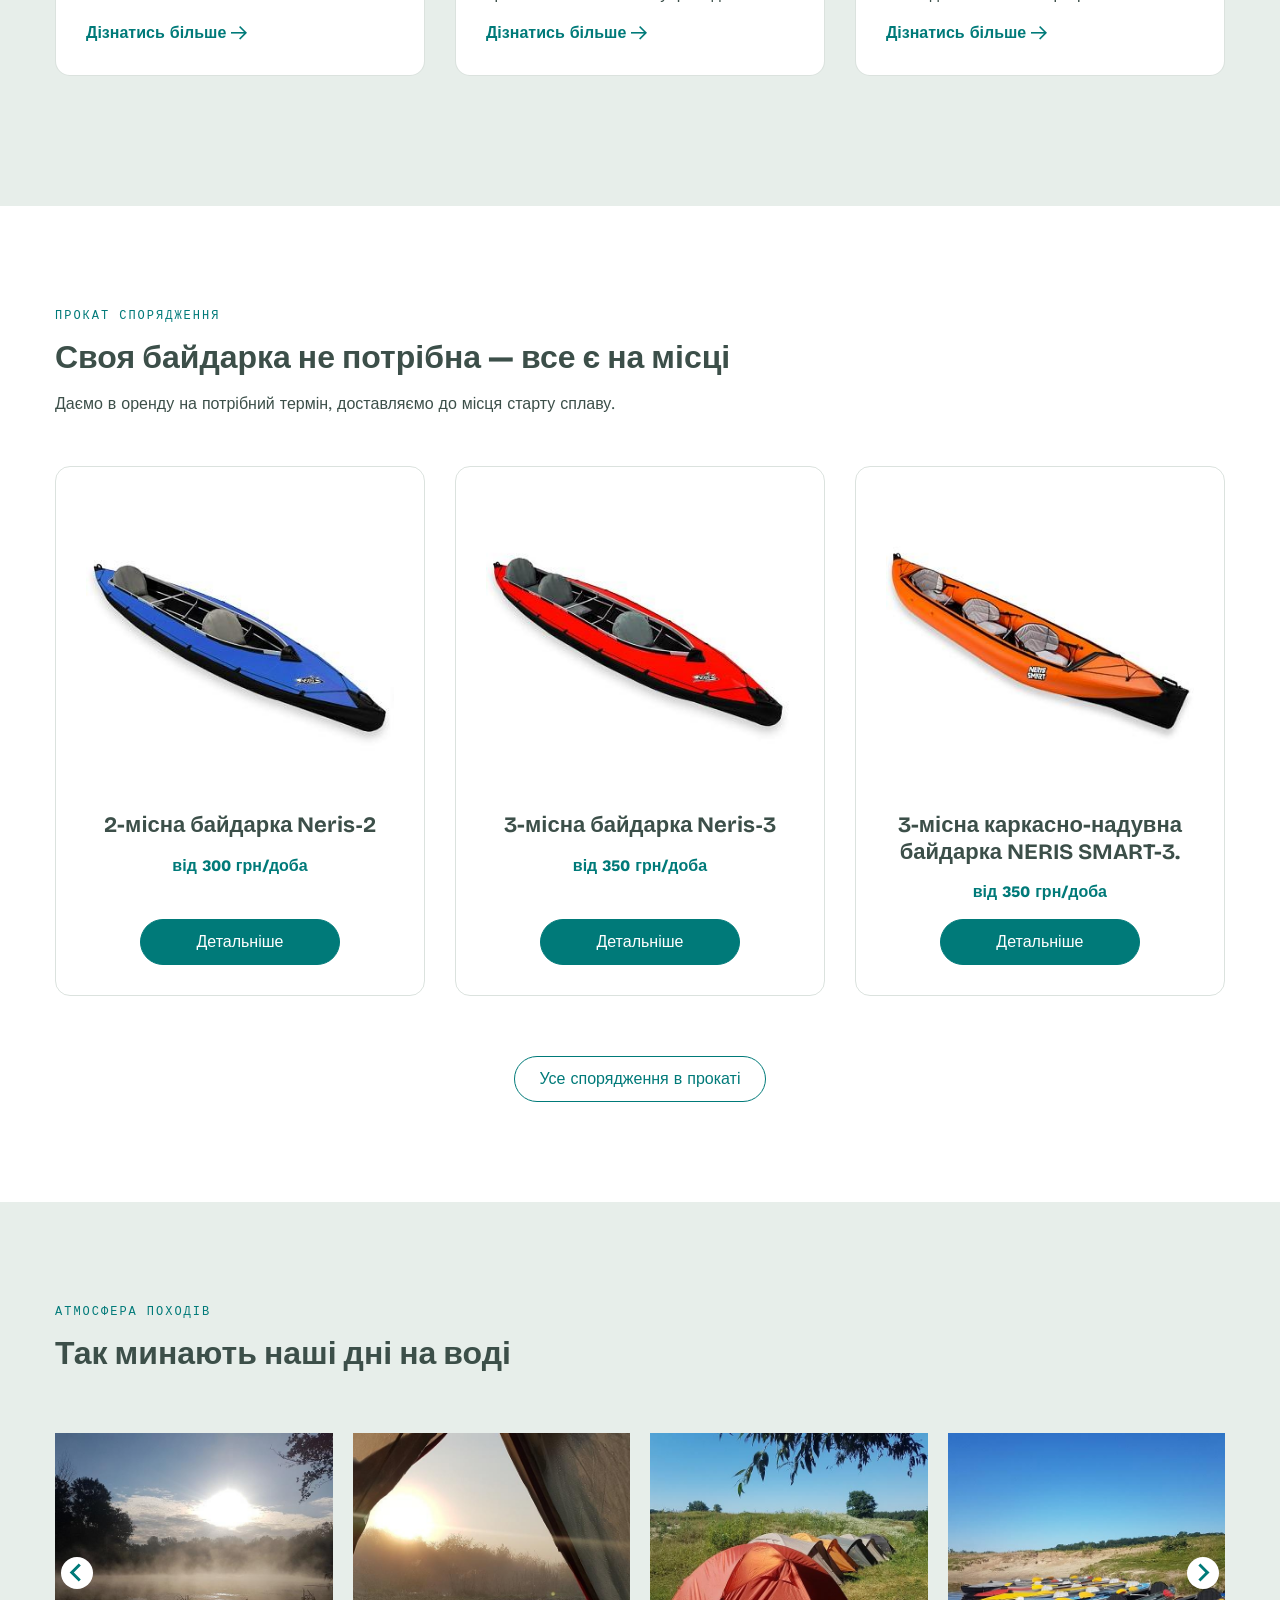
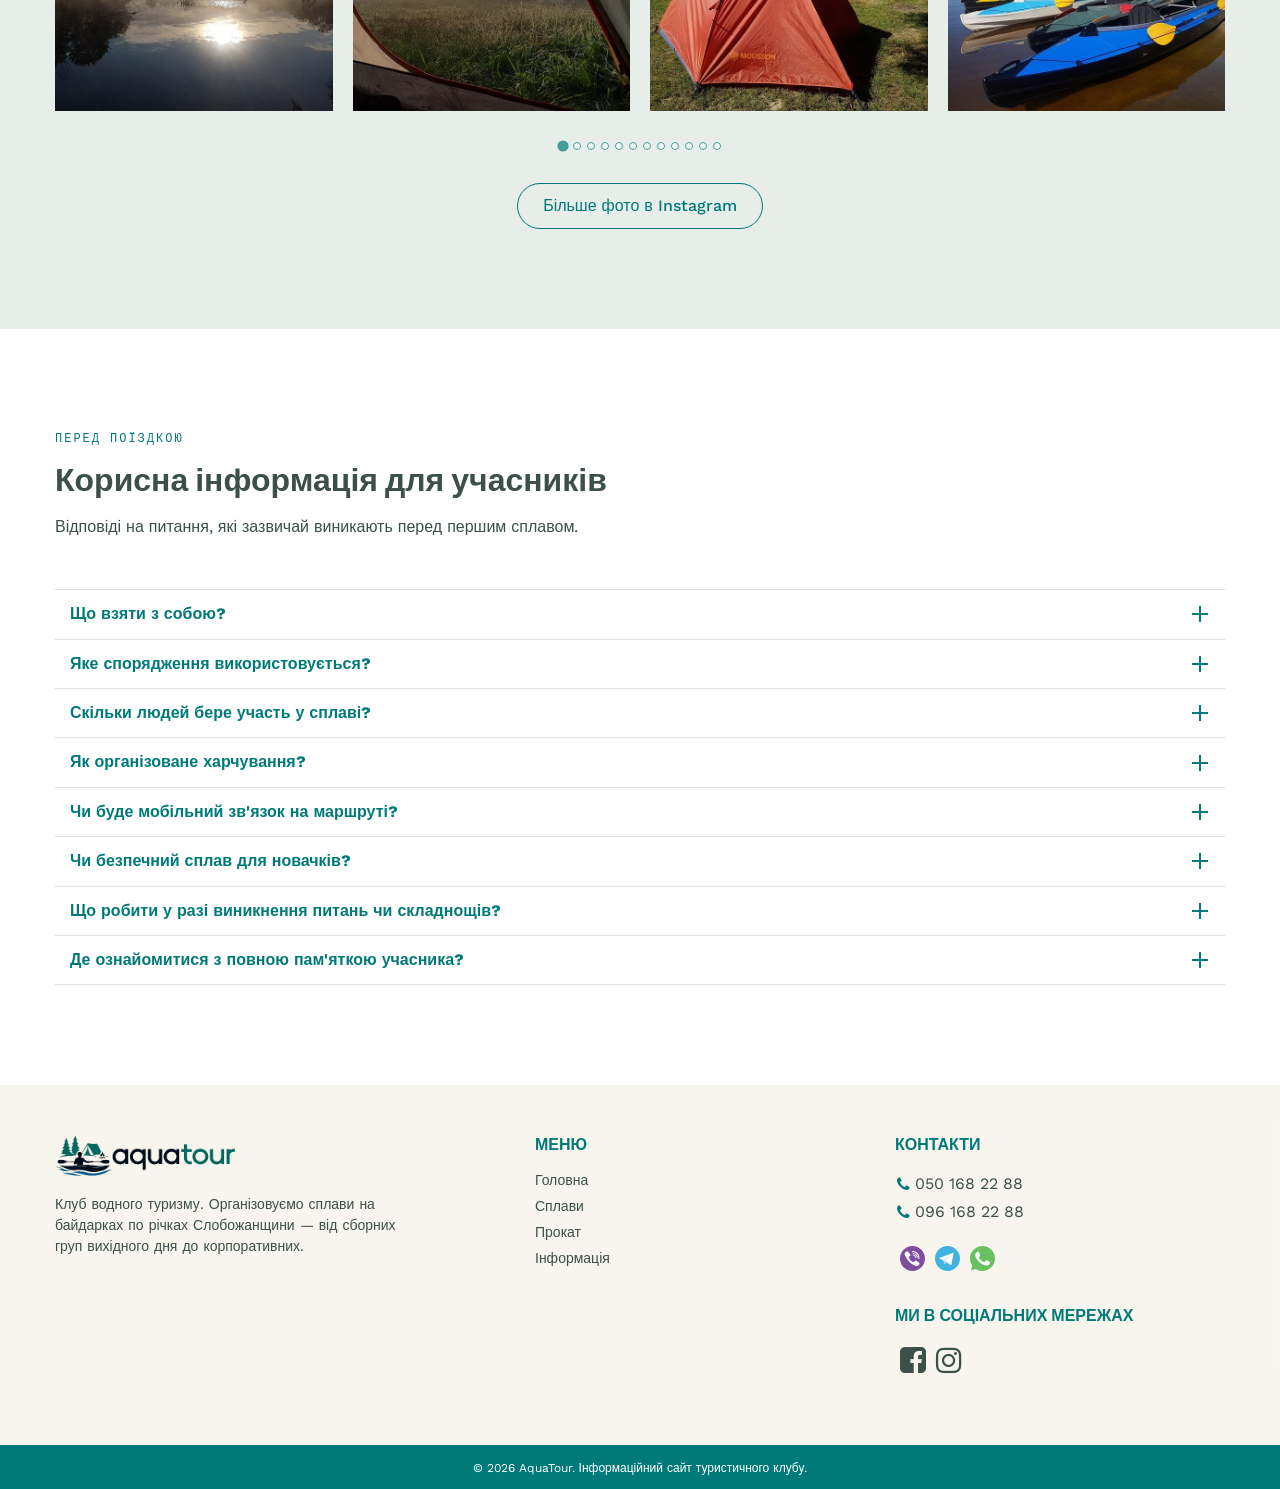
==== commit 9961e655: "update files, add marshrytu page" ====
--- a/index.html
+++ b/index.html
@@ -26,6 +26,7 @@
                 <ul class="menu">
                   <li class="active"><a href="index.html">Головна</a></li>
                   <li><a href="splavu.html">Сплави</a></li>
+                  <li><a href="marshrytu.html">Маршрути</a></li>
                   <li><a href="#">Прокат</a></li>
                   <li><a href="#">Інформація</a></li>
                 </ul>
--- a/css/main.min.css
+++ b/css/main.min.css
@@ -1,4 +1,4 @@
-:root{--color-black:#000;--color-white:#fff;--color-gray:#a5a2a2;--color-dark-green:#3c4f49;--color-green:#007a79;--color-light-green:#e7eeea;--line:rgba(92,122,107,.22);--work-sans-font-family:"Work Sans",sans-serif;--bricolage-font-family:"Bricolage Grotesque",sans-serif;--space-mono-font-family:"Space Mono",monospace;--base-font-family:var(--work-sans-font-family);--base-font-size:16px;--base-line-height:1.5;--base-font-weight:400;--base-margin-bottom:15px;--container-max-width:1200px;--container-padding:0 15px;--heading-font-family:var(--bricolage-font-family);--heading-line-height:1.2;--heading-font-weight:700;--h1-font-size:30px;--h2-font-size:28px;--h3-font-size:22px;--h4-font-size:18px;--h5-font-size:16px;--h6-font-size:14px;--link-color:var(--color-green);--link-hover-color:var(--color-dark-green);--link-text-decoration:none;--btn-font-family:var(--base-font-family);--btn-font-size:16px;--btn-font-weight:500;--btn-line-height:var(--base-line-height);--btn-padding:10px 25px;--btn-color:var(--color-white);--btn-background:var(--color-green);--btn-border:1px solid var(--color-green);--btn-border-radius:25px;--btn-hover-background:var(--color-dark-green);--btn-hover-border-color:var(--color-dark-green);--input-height:46px;--input-color:var(--color-black);--input-placeholder-color:var(--color-gray);--input-padding:10px 15px;--input-border-color:var(--color-black);--input-hover-border-color:var(--color-green);--base-transition-duration:0.3s;--base-transition-timing-function:ease-in-out}/*! normalize.css v8.0.1 | MIT License | github.com/necolas/normalize.css */html{line-height:1.15;-webkit-text-size-adjust:100%}body{margin:0}main{display:block}h1{font-size:2em;margin:.67em 0}hr{box-sizing:content-box;height:0;overflow:visible}pre{font-family:monospace,monospace;font-size:1em}a{background-color:transparent}abbr[title]{border-bottom:none;text-decoration:underline;-webkit-text-decoration:underline dotted;text-decoration:underline dotted}b,strong{font-weight:bolder}code,kbd,samp{font-family:monospace,monospace;font-size:1em}small{font-size:80%}sub,sup{font-size:75%;line-height:0;position:relative;vertical-align:baseline}sub{bottom:-.25em}sup{top:-.5em}img{border-style:none}button,input,optgroup,select,textarea{font-family:inherit;font-size:100%;line-height:1.15;margin:0}button,input{overflow:visible}button,select{text-transform:none}[type=button],[type=reset],[type=submit],button{-webkit-appearance:button}[type=button]::-moz-focus-inner,[type=reset]::-moz-focus-inner,[type=submit]::-moz-focus-inner,button::-moz-focus-inner{border-style:none;padding:0}[type=button]:-moz-focusring,[type=reset]:-moz-focusring,[type=submit]:-moz-focusring,button:-moz-focusring{outline:1px dotted ButtonText}fieldset{padding:.35em .75em .625em}legend{box-sizing:border-box;color:inherit;display:table;max-width:100%;padding:0;white-space:normal}progress{vertical-align:baseline}textarea{overflow:auto}[type=checkbox],[type=radio]{box-sizing:border-box;padding:0}[type=number]::-webkit-inner-spin-button,[type=number]::-webkit-outer-spin-button{height:auto}[type=search]{-webkit-appearance:textfield;outline-offset:-2px}[type=search]::-webkit-search-decoration{-webkit-appearance:none}::-webkit-file-upload-button{-webkit-appearance:button;font:inherit}details{display:block}summary{display:list-item}[hidden],template{display:none}@font-face{font-display:block;font-family:icomoon;font-style:normal;font-weight:400;src:url(../fonts/icomoon.woff) format("woff")}[class*=" icon-"],[class^=icon-]{font-family:icomoon!important;speak:never;font-style:normal;font-variant:normal;font-weight:400;line-height:1;text-transform:none;-webkit-font-smoothing:antialiased;-moz-osx-font-smoothing:grayscale}.icon-arrow-right:before{content:""}.icon-case:before{content:""}.icon-phone:before{content:""}.icon-bus:before{content:""}.icon-calendar:before{content:""}.icon-tent:before{content:""}.icon-person:before{content:""}.icon-cup:before{content:""}.icon-time:before{content:""}.icon-wave:before{content:""}.icon-users:before{content:""}.icon-compass:before{content:""}.icon-facebook:before{content:""}.icon-instagram:before{content:""}.icon-card:before{content:""}@font-face{font-display:swap;font-family:Work Sans;font-style:normal;font-weight:400;src:url(../fonts/WorkSans-Regular.woff2) format("woff2")}@font-face{font-display:swap;font-family:Work Sans;font-style:normal;font-weight:500;src:url(../fonts/WorkSans-Medium.woff2) format("woff2")}@font-face{font-display:swap;font-family:Work Sans;font-style:normal;font-weight:700;src:url(../fonts/WorkSans-Bold.woff2) format("woff2")}@font-face{font-display:swap;font-family:Bricolage Grotesque;font-style:normal;font-weight:700;src:url(../fonts/BricolageGrotesque-Bold.woff2) format("woff2")}@font-face{font-display:swap;font-family:Space Mono;font-style:normal;font-weight:400;src:url(../fonts/SpaceMono-Regular.woff2) format("woff2")}.accordion,.booking-steps-list,.contact-block .info-list,.contacts-list,.items-list,.languages-list,.menu,.messengers-list,.social-networks,.stats-list,.tag-list,ul:not([class]):not([id]){list-style:none;margin:0;padding:0}html{box-sizing:border-box}*,:after,:before{box-sizing:inherit}.resize-active *{transition:none!important}body{background:var(--color-light-green);color:var(--color-dark-green);font-family:var(--base-font-family);font-size:var(--base-font-size);font-weight:var(--base-font-weight);line-height:var(--base-line-height);min-width:320px}.h1,.h2,.h3,.h4,.h5,.h6,h1,h2,h3,h4,h5,h6,ol,p,ul{margin:0 0 var(--base-margin-bottom)}.h1,.h2,.h3,.h4,.h5,.h6,h1,h2,h3,h4,h5,h6{font-family:var(--heading-font-family);font-weight:var(--heading-font-weight);line-height:var(--heading-line-height)}.h1,.h2,.h3,.h4,.h5,.h6{display:block}.h1,h1{font-size:32px}.h1 span,h1 span{color:var(--color-green)}.h2,h2{font-size:var(--h2-font-size)}.h3,h3{font-size:var(--h3-font-size)}.h4,h4{font-size:var(--h4-font-size)}.h5,h5{font-size:var(--h5-font-size)}.h6,h6{font-size:var(--h6-font-size)}.subtitle{color:var(--color-green);display:block;font-family:var(--space-mono-font-family);font-size:12px;font-weight:400;letter-spacing:2px;text-transform:uppercase}.subtitle,ul:not([class]):not([id]){margin-bottom:15px}ul:not([class]):not([id]) li{margin-bottom:5px;padding-left:15px;position:relative}ul:not([class]):not([id]) li:before{background:var(--color-green);border-radius:50%;content:"";height:5px;left:0;position:absolute;top:9px;width:5px}address{font-style:normal}img{height:auto;max-width:100%}a{color:var(--link-color);-webkit-text-decoration:var(--link-text-decoration);text-decoration:var(--link-text-decoration);transition:color var(--base-transition-duration) var(--base-transition-timing-function)}.wrapper{overflow:hidden;position:relative}.container{margin:0 auto;max-width:var(--container-max-width);padding:var(--container-padding)}.section{padding:50px 0}.bg-white{background:var(--color-white)}.main-block{margin-bottom:50px;max-width:700px}.bg-img{height:100%;left:0;-o-object-fit:cover;object-fit:cover;position:absolute;top:0;width:100%}.link-more{align-items:center;color:var(--link-color);display:inline-flex;font-weight:600;justify-content:center;position:relative}.link-more:before{background:var(--link-color);bottom:0;content:"";height:2px;left:0;position:absolute;transition:width var(--base-transition-duration) var(--base-transition-timing-function);width:0}.link-more i{margin-left:5px;transition:transform var(--base-transition-duration) var(--base-transition-timing-function)}.icon{align-items:center;background:var(--color-light-green);border-radius:15px;color:var(--color-dark-green);display:flex;font-size:20px;height:46px;justify-content:center;margin-bottom:15px;padding:2px;width:46px}.icon .icon-wave{font-size:14px}form{margin:0 0 var(--base-margin-bottom)}input[type=email],input[type=password],input[type=search],input[type=tel],input[type=text],textarea{-webkit-appearance:none;-moz-appearance:none;appearance:none;border:1px solid var(--input-border-color);color:var(--input-color);height:var(--input-height);margin-bottom:var(--base-margin-bottom);padding:var(--input-padding);transition:border-color var(--base-transition-duration) var(--base-transition-timing-function);width:100%}input[type=email]::-moz-placeholder,input[type=password]::-moz-placeholder,input[type=search]::-moz-placeholder,input[type=tel]::-moz-placeholder,input[type=text]::-moz-placeholder,textarea::-moz-placeholder{color:var(--input-placeholder-color)}input[type=email]::placeholder,input[type=password]::placeholder,input[type=search]::placeholder,input[type=tel]::placeholder,input[type=text]::placeholder,textarea::placeholder{color:var(--input-placeholder-color)}input[type=email]:focus-visible,input[type=password]:focus-visible,input[type=search]:focus-visible,input[type=tel]:focus-visible,input[type=text]:focus-visible,textarea:focus-visible{border-color:var(--input-hover-border-color);outline:none}textarea{resize:none}button,input[type=button],input[type=reset],input[type=submit]{-webkit-appearance:none;-moz-appearance:none;appearance:none;cursor:pointer}.header{backdrop-filter:blur(10px);background:hsla(42,56%,96%,.86);left:0;padding:10px 0;position:fixed;right:0;top:0;z-index:9999}.header .row{align-items:center;display:flex;justify-content:space-between;margin:0}.headroom{transition:transform .2s linear;will-change:transform}.headroom--pinned{transform:translateY(0)}.headroom--unpinned{transform:translateY(-100%)}.logo{display:block;line-height:1;width:180px}.nav-opener{background:transparent;border:none;display:block;height:30px;padding:0;position:relative;width:30px}.nav-opener span,.nav-opener:after,.nav-opener:before{background:var(--color-black);height:2px;left:50%;position:absolute;top:14px;transform:translateX(-50%);transition:all var(--base-transition-duration) var(--base-transition-timing-function);width:28px}.nav-opener:after,.nav-opener:before{content:"";top:6px}.nav-opener:after{top:22px}.nav-active .nav-opener:after,.nav-active .nav-opener:before{top:14px;transform:translateX(-50%) rotate(45deg)}.nav-active .nav-opener:after{transform:translateX(-50%) rotate(-45deg)}.nav-active .nav-opener span{opacity:0}.drop{transition:opacity var(--base-transition-duration) var(--base-transition-timing-function),visibility var(--base-transition-duration) var(--base-transition-timing-function)}.nav-active .drop{opacity:1;visibility:visible}.drop a{color:var(--color-dark-green)}.drop .contacts-list li,.drop .messengers-list{justify-content:center}.menu{font-size:18px;font-weight:500;margin-bottom:30px;text-transform:uppercase}.menu li{margin-bottom:10px}.menu li.active a{color:var(--color-green)}.contacts-list{margin-bottom:15px}.contacts-list li{align-items:center;display:flex;margin-bottom:5px}.contacts-list i{color:var(--color-green);margin-right:5px}.messengers-list{align-items:center;display:flex;flex-wrap:wrap;font-size:0;margin-bottom:15px}.messengers-list li{padding:5px}.messengers-list a{display:block;position:relative;transition:opacity var(--base-transition-duration) var(--base-transition-timing-function);width:30px}.messengers-list a img{position:relative;z-index:2}.messengers-list a:before{background:var(--color-white);border-radius:50%;content:"";height:80%;left:50%;position:absolute;top:50%;transform:translate(-50%,-50%);width:80%;z-index:1}.languages-list{align-items:center;border:1px solid var(--color-dark-green);border-radius:25px;display:inline-flex;justify-content:center;padding:2px;text-transform:uppercase}.languages-list li{padding:2px}.languages-list li.active a{background:var(--color-green);color:var(--color-white)}.languages-list a{border-radius:25px;color:var(--color-green);display:inline-block;padding:5px 10px;transition:color var(--base-transition-duration) var(--base-transition-timing-function),background var(--base-transition-duration) var(--base-transition-timing-function);vertical-align:middle}.intro-section{display:flex;flex-direction:column;justify-content:flex-end;min-height:100dvh;padding:100px 0 15px;position:relative}.intro-section .container{position:relative;width:100%;z-index:1}.intro-section .text-block{background:var(--color-white);border-radius:15px;margin-right:auto;max-width:700px;padding:30px 15px}.stats-block{border-bottom:1px solid var(--line);border-top:1px solid var(--line);padding:15px 0}.stats-list{text-align:center}.stats-list li{padding:15px 10px}.stats-list .num{color:var(--color-green);display:block;font-family:var(--space-mono-font-family);font-size:32px;font-weight:700;line-height:1;margin-bottom:10px}.kayaking-card{align-items:flex-start;background:var(--color-white);border:1px solid var(--line);border-radius:15px;display:flex;flex-direction:column;margin-bottom:15px;overflow:hidden;padding:15px}.kayaking-card .text-block{flex:1 0 auto}.rent-section .row{margin-bottom:30px}.rent-section .btn-holder{text-align:center}.rent-card{border:1px solid var(--line);border-radius:15px;margin-bottom:15px;overflow:hidden;padding:15px;text-align:center}.rent-card,.rent-card .card-body{display:flex;flex-direction:column}.rent-card .card-body{align-items:center;flex:1 0 auto;justify-content:space-between}.rent-card .price{color:var(--color-green);display:block;font-weight:700;margin-bottom:15px}.gallery-section .btn-holder{text-align:center}.gallery-splide .bg-block{aspect-ratio:1;display:block;position:relative}.booking-steps-list{counter-reset:list-counter}.booking-steps-list li{counter-increment:list-counter}.booking-steps-list li .booking-card:before{content:counter(list-counter,decimal-leading-zero)}.booking-card{background:var(--color-white);border:1px solid var(--line);border-radius:15px;margin-bottom:15px;overflow:hidden;padding:15px}.booking-card:before{color:var(--line);display:block;font-family:var(--space-mono-font-family);font-size:30px;font-weight:700;margin-bottom:15px}.booking-card h3{color:var(--color-green)}.info-section .main-block{margin:0 auto 50px;text-align:center}.info-section h3{color:var(--color-green);margin-bottom:50px}.info-section h3,.items-list{text-align:center}.items-list li{border-bottom:1px solid var(--line);margin-bottom:30px;padding:0 0 15px}.items-list li:last-child{border-right:0}.items-list .icon{margin:0 auto 15px}.schedule-block .info-block{border:1px solid var(--line);border-radius:15px;margin-bottom:15px;overflow:hidden;padding:15px}.routes-section .row{margin-bottom:30px}.routes-section .btn-holder{text-align:center}.route-card{background:var(--color-white);border:1px solid var(--line);border-radius:15px;margin-bottom:15px;overflow:hidden;padding:15px}.route-card .card-footer{text-align:center}.route-card .price{color:var(--color-green);display:block;font-size:18px;font-weight:700;margin-bottom:30px;text-align:left}.route-card .price small{color:var(--color-gray);font-weight:400}.tag-list{align-items:center;display:flex;flex-wrap:wrap;font-size:14px;font-weight:500;margin:0 -2px 15px}.tag-list li{padding:2px}.tag-list .tag{align-items:center;background:var(--color-light-green);border-radius:15px;display:inline-flex;justify-content:center;padding:5px 10px}.contact-block{background:var(--color-green);border-radius:15px;color:var(--color-white);overflow:hidden}.contact-block .bg-block{padding-bottom:55%;position:relative}.contact-block .text-block{padding:30px 15px 15px}.contact-block .info-list>li{margin-bottom:15px}.contact-block .messengers-list{margin:0 -5px}.contact-block .h4{margin-bottom:5px}.contact-block a,.contact-block i{color:inherit}.footer{text-align:center}.footer .col{margin-bottom:30px}.footer .col:last-of-type{margin-bottom:0}.footer .logo{margin:0 auto 15px}.footer .text-block{font-size:14px}.footer .h5{color:var(--color-green);text-transform:uppercase}.footer a{color:var(--color-dark-green)}.footer .menu{display:block;text-transform:none}.footer .menu li{margin-bottom:5px;padding:0}.footer .contacts-list li,.footer .messengers-list,.footer .social-networks{justify-content:center}.footer .messengers-list{margin-bottom:30px}.footer-top{background:hsla(42,56%,96%,.86);padding:50px 0}.footer-bottom{background:var(--color-green);color:var(--color-white);padding:10px 0;text-align:center}.social-networks{display:flex;flex-wrap:wrap;justify-content:center}.social-networks li{padding:5px}.social-networks a{display:block;font-size:0}.social-networks i{font-size:30px}.copyright{font-size:12px}.btn{background:var(--btn-background);border:var(--btn-border);border-radius:var(--btn-border-radius);color:var(--btn-color);cursor:pointer;display:inline-block;font-family:var(--btn-font-family);font-size:var(--btn-font-size);font-weight:var(--btn-font-weight);line-height:var(--btn-line-height);min-width:200px;padding:var(--btn-padding);text-align:center;transition:color var(--base-transition-duration) var(--base-transition-timing-function),background var(--base-transition-duration) var(--base-transition-timing-function),border-color var(--base-transition-duration) var(--base-transition-timing-function);vertical-align:middle}.btn.btn-outline{background:transparent;color:var(--color-green)}.splide{margin:0 -10px 30px}.splide .splide__track{margin-bottom:15px}.splide .splide__slide{padding:0 10px}.splide .splide__pagination{position:static}.splide .splide__arrow{transition:background var(--base-transition-duration) var(--base-transition-timing-function)}.splide .splide__arrow svg{transition:fill var(--base-transition-duration) var(--base-transition-timing-function)}.splide__pagination .splide__pagination__page{background:var(--color-white);border:1px solid var(--color-green)}.splide__pagination .splide__pagination__page.is-active{background:var(--color-green)}.accordion-item{border-bottom:1px solid rgba(92,122,107,.22);overflow:hidden;transition:background var(--base-transition-duration) var(--base-transition-timing-function)}.accordion-item:first-child{border-top:1px solid rgba(92,122,107,.22)}.accordion-item.active{background:var(--color-light-green)}.accordion-item.active .accordion-slide{display:block}.accordion-item.active .accordion-opener{color:var(--color-green)}.accordion-item.active .icon-plus:after{height:0}.accordion-slide{display:none}.accordion-opener{background:transparent;border:none;color:var(--color-green);display:block;font-size:16px;font-weight:700;padding:15px 45px 15px 15px;position:relative;text-align:left;transition:color var(--base-transition-duration) var(--base-transition-timing-function);width:100%}.accordion .icon-plus{height:20px;position:absolute;right:15px;top:50%;transform:translateY(-50%);width:20px}.accordion .icon-plus:after,.accordion .icon-plus:before{background:var(--color-green);content:"";height:2px;left:50%;position:absolute;top:50%;transform:translate(-50%,-50%);width:16px}.accordion .icon-plus:after{height:16px;transition:height var(--base-transition-duration) var(--base-transition-timing-function);width:2px}.accordion .text-block{padding:15px}@media (min-width:576px){.stats-list{display:flex;flex-wrap:wrap}.stats-list li{width:33.33%}.booking-steps-list{display:flex;flex-wrap:wrap;margin:0 -15px}.booking-steps-list li{display:flex;padding:0 15px 15px;width:50%}.items-list{border-bottom:1px solid var(--line);border-top:1px solid var(--line);display:flex;flex-wrap:wrap;justify-content:center;margin-bottom:50px}.items-list li{border-bottom:0;margin-bottom:0;padding:30px 15px;width:50%}}@media (min-width:768px){.row{display:flex;flex-wrap:wrap;margin:0 -15px}.col{padding:0 15px 15px;width:33.33%}.col-md-50{width:50%}.col-md-40{width:40%}.col-md-30{width:30%}.stats-block{padding:50px 0}.stats-list .num{font-size:50px}.kayaking-section .col,.rent-section .col{display:flex}.info-section .main-block{margin-bottom:100px}.schedule-block .col{display:flex}.schedule-block .info-block{width:100%}.route-card,.routes-section .col{display:flex}.route-card{flex-direction:column;padding:30px}.route-card .card-body{flex:1 0 auto}.contact-block{display:flex}.contact-block .bg-block,.contact-block .text-block{width:50%}.contact-block .bg-block{padding-bottom:0}.contact-block .text-block{padding:30px}.footer{text-align:left}.footer .col{margin-bottom:0}.footer .logo{margin:0 0 15px}.footer .text-block{padding-right:50px}.footer .contacts-list li,.footer .messengers-list,.footer .social-networks,.social-networks{justify-content:flex-start}.splide .splide__arrow{background:var(--color-white);opacity:1;top:calc(50% - 15px)}.splide .splide__arrow svg{fill:var(--color-green)}}@media (min-width:1024px){.h1,h1{font-size:50px}.h2,h2{font-size:32px}.section{padding:100px 0}.header{font-size:14px}.nav-opener{display:none}.drop{align-items:center;display:flex;flex-direction:row;flex-wrap:wrap;justify-content:center;max-width:calc(100% - 180px)}.drop .contacts-list{margin:0 15px 0 0}.drop .messengers-list,.menu{margin:0 40px 0 0}.menu{align-items:center;display:flex;flex-wrap:wrap;font-size:14px;justify-content:center}.menu li{margin:0;padding:2px 10px}.contacts-list li{margin:0;padding:2px}.messengers-list a{width:25px}.intro-section{padding:100px 0 30px}.intro-section .text-block,.kayaking-card,.rent-card{padding:30px}.booking-steps-list li{width:25%}.items-list{border:none}.items-list li{border-right:1px solid var(--line);width:20%}.splide .splide__slide{padding:10px}}@media (min-width:1280px){.footer .text-block{padding-right:100px}}@media (max-width:1023px){body.nav-active{overflow:hidden}.drop{align-items:center;backdrop-filter:blur(10px);background:hsla(42,56%,96%,.86);display:flex;flex-direction:column;height:calc(100dvh - 63px);justify-content:center;left:0;opacity:0;overflow-y:auto;padding:50px 15px;position:absolute;right:0;text-align:center;top:100%;visibility:hidden}}@media (max-width:767px){form{max-width:600px}}@media (hover:hover)and (pointer:fine){a:hover{color:var(--link-hover-color)}.link-more:hover{color:var(--link-color)}.link-more:hover:before{width:100%}.link-more:hover i{transform:translateX(3px)}input[type=email]:hover,input[type=password]:hover,input[type=search]:hover,input[type=tel]:hover,input[type=text]:hover,textarea:hover{border-color:var(--input-hover-border-color)}.drop a:hover{color:var(--color-green)}.messengers-list a:hover{opacity:.7}.languages-list a:hover{background:var(--color-green);color:var(--color-white)}.contact-block a:hover{color:var(--color-gray)}.footer a:hover,.social-networks a:hover{color:var(--color-green)}.btn.btn-outline:hover{background:var(--btn-background);border-color:var(--btn-border-color);color:var(--btn-color)}.btn:hover{background:var(--btn-hover-background);border-color:var(--btn-hover-border-color);color:var(--btn-color)}.splide .splide__arrow:hover{background:var(--color-green)}.splide .splide__arrow:hover svg{fill:var(--color-white)}}
+:root{--color-black:#000;--color-white:#fff;--color-gray:#a5a2a2;--color-dark-green:#3c4f49;--color-green:#007a79;--color-light-green:#e7eeea;--line:rgba(92,122,107,.22);--work-sans-font-family:"Work Sans",sans-serif;--bricolage-font-family:"Bricolage Grotesque",sans-serif;--space-mono-font-family:"Space Mono",monospace;--base-font-family:var(--work-sans-font-family);--base-font-size:16px;--base-line-height:1.5;--base-font-weight:400;--base-margin-bottom:15px;--container-max-width:1200px;--container-padding:0 15px;--heading-font-family:var(--bricolage-font-family);--heading-line-height:1.2;--heading-font-weight:700;--h1-font-size:30px;--h2-font-size:28px;--h3-font-size:22px;--h4-font-size:18px;--h5-font-size:16px;--h6-font-size:14px;--link-color:var(--color-green);--link-hover-color:var(--color-dark-green);--link-text-decoration:none;--btn-font-family:var(--base-font-family);--btn-font-size:16px;--btn-font-weight:500;--btn-line-height:var(--base-line-height);--btn-padding:10px 25px;--btn-color:var(--color-white);--btn-background:var(--color-green);--btn-border:1px solid var(--color-green);--btn-border-radius:25px;--btn-hover-background:var(--color-dark-green);--btn-hover-border-color:var(--color-dark-green);--input-height:46px;--input-color:var(--color-black);--input-placeholder-color:var(--color-gray);--input-padding:10px 15px;--input-border-color:var(--color-black);--input-hover-border-color:var(--color-green);--base-transition-duration:0.3s;--base-transition-timing-function:ease-in-out}/*! normalize.css v8.0.1 | MIT License | github.com/necolas/normalize.css */html{line-height:1.15;-webkit-text-size-adjust:100%}body{margin:0}main{display:block}h1{font-size:2em;margin:.67em 0}hr{box-sizing:content-box;height:0;overflow:visible}pre{font-family:monospace,monospace;font-size:1em}a{background-color:transparent}abbr[title]{border-bottom:none;text-decoration:underline;-webkit-text-decoration:underline dotted;text-decoration:underline dotted}b,strong{font-weight:bolder}code,kbd,samp{font-family:monospace,monospace;font-size:1em}small{font-size:80%}sub,sup{font-size:75%;line-height:0;position:relative;vertical-align:baseline}sub{bottom:-.25em}sup{top:-.5em}img{border-style:none}button,input,optgroup,select,textarea{font-family:inherit;font-size:100%;line-height:1.15;margin:0}button,input{overflow:visible}button,select{text-transform:none}[type=button],[type=reset],[type=submit],button{-webkit-appearance:button}[type=button]::-moz-focus-inner,[type=reset]::-moz-focus-inner,[type=submit]::-moz-focus-inner,button::-moz-focus-inner{border-style:none;padding:0}[type=button]:-moz-focusring,[type=reset]:-moz-focusring,[type=submit]:-moz-focusring,button:-moz-focusring{outline:1px dotted ButtonText}fieldset{padding:.35em .75em .625em}legend{box-sizing:border-box;color:inherit;display:table;max-width:100%;padding:0;white-space:normal}progress{vertical-align:baseline}textarea{overflow:auto}[type=checkbox],[type=radio]{box-sizing:border-box;padding:0}[type=number]::-webkit-inner-spin-button,[type=number]::-webkit-outer-spin-button{height:auto}[type=search]{-webkit-appearance:textfield;outline-offset:-2px}[type=search]::-webkit-search-decoration{-webkit-appearance:none}::-webkit-file-upload-button{-webkit-appearance:button;font:inherit}details{display:block}summary{display:list-item}[hidden],template{display:none}@font-face{font-display:block;font-family:icomoon;font-style:normal;font-weight:400;src:url(../fonts/icomoon.woff) format("woff")}[class*=" icon-"],[class^=icon-]{font-family:icomoon!important;speak:never;font-style:normal;font-variant:normal;font-weight:400;line-height:1;text-transform:none;-webkit-font-smoothing:antialiased;-moz-osx-font-smoothing:grayscale}.icon-arrow-right:before{content:""}.icon-case:before{content:""}.icon-phone:before{content:""}.icon-bus:before{content:""}.icon-calendar:before{content:""}.icon-tent:before{content:""}.icon-person:before{content:""}.icon-cup:before{content:""}.icon-time:before{content:""}.icon-wave:before{content:""}.icon-users:before{content:""}.icon-compass:before{content:""}.icon-facebook:before{content:""}.icon-instagram:before{content:""}.icon-card:before{content:""}@font-face{font-display:swap;font-family:Work Sans;font-style:normal;font-weight:400;src:url(../fonts/WorkSans-Regular.woff2) format("woff2")}@font-face{font-display:swap;font-family:Work Sans;font-style:normal;font-weight:500;src:url(../fonts/WorkSans-Medium.woff2) format("woff2")}@font-face{font-display:swap;font-family:Work Sans;font-style:normal;font-weight:700;src:url(../fonts/WorkSans-Bold.woff2) format("woff2")}@font-face{font-display:swap;font-family:Bricolage Grotesque;font-style:normal;font-weight:700;src:url(../fonts/BricolageGrotesque-Bold.woff2) format("woff2")}@font-face{font-display:swap;font-family:Space Mono;font-style:normal;font-weight:400;src:url(../fonts/SpaceMono-Regular.woff2) format("woff2")}.accordion,.booking-steps-list,.contact-block .info-list,.contacts-list,.items-list,.languages-list,.menu,.messengers-list,.social-networks,.stats-list,.tabset,.tag-list,ul:not([class]):not([id]){list-style:none;margin:0;padding:0}html{box-sizing:border-box}*,:after,:before{box-sizing:inherit}.resize-active *{transition:none!important}body{background:var(--color-light-green);color:var(--color-dark-green);font-family:var(--base-font-family);font-size:var(--base-font-size);font-weight:var(--base-font-weight);line-height:var(--base-line-height);min-width:320px}.h1,.h2,.h3,.h4,.h5,.h6,h1,h2,h3,h4,h5,h6,ol,p,ul{margin:0 0 var(--base-margin-bottom)}.h1,.h2,.h3,.h4,.h5,.h6,h1,h2,h3,h4,h5,h6{font-family:var(--heading-font-family);font-weight:var(--heading-font-weight);line-height:var(--heading-line-height)}.h1,.h2,.h3,.h4,.h5,.h6{display:block}.h1,h1{font-size:32px}.h1 span,h1 span{color:var(--color-green)}.h2,h2{font-size:var(--h2-font-size)}.h3,h3{font-size:var(--h3-font-size)}.h4,h4{font-size:var(--h4-font-size)}.h5,h5{font-size:var(--h5-font-size)}.h6,h6{font-size:var(--h6-font-size)}.subtitle{color:var(--color-green);display:block;font-family:var(--space-mono-font-family);font-size:12px;font-weight:400;letter-spacing:2px;text-transform:uppercase}.subtitle,ul:not([class]):not([id]){margin-bottom:15px}ul:not([class]):not([id]) li{margin-bottom:5px;padding-left:15px;position:relative}ul:not([class]):not([id]) li:before{background:var(--color-green);border-radius:50%;content:"";height:5px;left:0;position:absolute;top:9px;width:5px}address{font-style:normal}img{height:auto;max-width:100%}a{color:var(--link-color);-webkit-text-decoration:var(--link-text-decoration);text-decoration:var(--link-text-decoration);transition:color var(--base-transition-duration) var(--base-transition-timing-function)}.wrapper{overflow:hidden;position:relative}.container{margin:0 auto;max-width:var(--container-max-width);padding:var(--container-padding)}.section{padding:50px 0}.bg-white{background:var(--color-white)}.bg-green{background:var(--color-green);color:var(--color-white)}.text-center{text-align:center}.lines{height:100%;left:0;opacity:.5;position:absolute;top:0;width:300%}.lines path:first-child{animation:dashMove 20s linear infinite}.lines path:nth-child(2){animation:dashMoveReverse 25s linear infinite}.lines path:last-child{animation:dashMove 30s linear infinite}.main-block{margin-bottom:50px;max-width:700px}.bg-img{height:100%;left:0;-o-object-fit:cover;object-fit:cover;position:absolute;top:0;width:100%}.link-more{align-items:center;color:var(--link-color);display:inline-flex;font-weight:600;justify-content:center;position:relative}.link-more:before{background:var(--link-color);bottom:0;content:"";height:2px;left:0;position:absolute;transition:width var(--base-transition-duration) var(--base-transition-timing-function);width:0}.link-more i{margin-left:5px;transition:transform var(--base-transition-duration) var(--base-transition-timing-function)}.icon{align-items:center;background:var(--color-light-green);border-radius:15px;color:var(--color-dark-green);display:flex;font-size:20px;height:46px;justify-content:center;margin-bottom:15px;padding:2px;width:46px}.icon .icon-wave{font-size:14px}form{margin:0 0 var(--base-margin-bottom)}input[type=email],input[type=password],input[type=search],input[type=tel],input[type=text],textarea{-webkit-appearance:none;-moz-appearance:none;appearance:none;border:1px solid var(--input-border-color);color:var(--input-color);height:var(--input-height);margin-bottom:var(--base-margin-bottom);padding:var(--input-padding);transition:border-color var(--base-transition-duration) var(--base-transition-timing-function);width:100%}input[type=email]::-moz-placeholder,input[type=password]::-moz-placeholder,input[type=search]::-moz-placeholder,input[type=tel]::-moz-placeholder,input[type=text]::-moz-placeholder,textarea::-moz-placeholder{color:var(--input-placeholder-color)}input[type=email]::placeholder,input[type=password]::placeholder,input[type=search]::placeholder,input[type=tel]::placeholder,input[type=text]::placeholder,textarea::placeholder{color:var(--input-placeholder-color)}input[type=email]:focus-visible,input[type=password]:focus-visible,input[type=search]:focus-visible,input[type=tel]:focus-visible,input[type=text]:focus-visible,textarea:focus-visible{border-color:var(--input-hover-border-color);outline:none}textarea{resize:none}button,input[type=button],input[type=reset],input[type=submit]{-webkit-appearance:none;-moz-appearance:none;appearance:none;cursor:pointer}.header{backdrop-filter:blur(10px);background:hsla(42,56%,96%,.86);left:0;padding:10px 0;position:fixed;right:0;top:0;z-index:9999}.header .row{align-items:center;display:flex;justify-content:space-between;margin:0}.headroom{transition:transform .2s linear;will-change:transform}.headroom--pinned{transform:translateY(0)}.headroom--unpinned{transform:translateY(-100%)}.logo{display:block;line-height:1;width:180px}.nav-opener{background:transparent;border:none;display:block;height:30px;padding:0;position:relative;width:30px}.nav-opener span,.nav-opener:after,.nav-opener:before{background:var(--color-black);height:2px;left:50%;position:absolute;top:14px;transform:translateX(-50%);transition:all var(--base-transition-duration) var(--base-transition-timing-function);width:28px}.nav-opener:after,.nav-opener:before{content:"";top:6px}.nav-opener:after{top:22px}.nav-active .nav-opener:after,.nav-active .nav-opener:before{top:14px;transform:translateX(-50%) rotate(45deg)}.nav-active .nav-opener:after{transform:translateX(-50%) rotate(-45deg)}.nav-active .nav-opener span{opacity:0}.drop{transition:opacity var(--base-transition-duration) var(--base-transition-timing-function),visibility var(--base-transition-duration) var(--base-transition-timing-function)}.nav-active .drop{opacity:1;visibility:visible}.drop a{color:var(--color-dark-green)}.drop .contacts-list li,.drop .messengers-list{justify-content:center}.menu{font-size:18px;font-weight:500;margin-bottom:30px;text-transform:uppercase}.menu li{margin-bottom:10px}.menu li.active a{color:var(--color-green)}.contacts-list{margin-bottom:15px}.contacts-list li{align-items:center;display:flex;margin-bottom:5px}.contacts-list i{color:var(--color-green);margin-right:5px}.messengers-list{align-items:center;display:flex;flex-wrap:wrap;font-size:0;margin-bottom:15px}.messengers-list li{padding:5px}.messengers-list a{display:block;position:relative;transition:opacity var(--base-transition-duration) var(--base-transition-timing-function);width:30px}.messengers-list a img{position:relative;z-index:2}.messengers-list a:before{background:var(--color-white);border-radius:50%;content:"";height:80%;left:50%;position:absolute;top:50%;transform:translate(-50%,-50%);width:80%;z-index:1}.languages-list{align-items:center;border:1px solid var(--color-dark-green);border-radius:25px;display:inline-flex;justify-content:center;padding:2px;text-transform:uppercase}.languages-list li{padding:2px}.languages-list li.active a{background:var(--color-green);color:var(--color-white)}.languages-list a{border-radius:25px;color:var(--color-green);display:inline-block;padding:5px 10px;transition:color var(--base-transition-duration) var(--base-transition-timing-function),background var(--base-transition-duration) var(--base-transition-timing-function);vertical-align:middle}.intro-section{display:flex;flex-direction:column;justify-content:flex-end;min-height:100vh;min-height:100svh;padding:100px 0 15px;position:relative}.intro-section.text-center{align-items:center;display:flex;justify-content:center;padding:100px 0 50px}.intro-section .container{position:relative;width:100%;z-index:1}.intro-section .main-block{margin:0;max-width:100%}.intro-section .text-block{background:var(--color-white);border-radius:15px;margin-right:auto;max-width:700px;padding:30px 15px}.stats-block{border-bottom:1px solid var(--line);border-top:1px solid var(--line);padding:15px 0}.stats-list{text-align:center}.stats-list li{padding:15px 10px}.stats-list .num{color:var(--color-green);display:block;font-family:var(--space-mono-font-family);font-size:32px;font-weight:700;line-height:1;margin-bottom:10px}.kayaking-card{align-items:flex-start;background:var(--color-white);border:1px solid var(--line);border-radius:15px;display:flex;flex-direction:column;margin-bottom:15px;overflow:hidden;padding:15px}.kayaking-card .text-block{flex:1 0 auto}.rent-section .row{margin-bottom:30px}.rent-section .btn-holder{text-align:center}.rent-card{border:1px solid var(--line);border-radius:15px;margin-bottom:15px;overflow:hidden;padding:15px;text-align:center}.rent-card,.rent-card .card-body{display:flex;flex-direction:column}.rent-card .card-body{align-items:center;flex:1 0 auto;justify-content:space-between}.rent-card .price{color:var(--color-green);display:block;font-weight:700;margin-bottom:15px}.gallery-section .btn-holder{text-align:center}.gallery-splide .bg-block{aspect-ratio:1;display:block;position:relative}.booking-steps-list{counter-reset:list-counter}.booking-steps-list li{counter-increment:list-counter}.booking-steps-list li .booking-card:before{content:counter(list-counter,decimal-leading-zero)}.booking-card{background:var(--color-white);border:1px solid var(--line);border-radius:15px;margin-bottom:15px;overflow:hidden;padding:15px}.booking-card:before{color:var(--line);display:block;font-family:var(--space-mono-font-family);font-size:30px;font-weight:700;margin-bottom:15px}.booking-card h3{color:var(--color-green)}.info-section .main-block{margin:0 auto 50px;text-align:center}.info-section h3{color:var(--color-green);margin-bottom:50px}.info-section h3,.items-list{text-align:center}.items-list li{border-bottom:1px solid var(--line);margin-bottom:30px;padding:0 0 15px}.items-list li:last-child{border-right:0}.items-list .icon{margin:0 auto 15px}.schedule-block .info-block{border:1px solid var(--line);border-radius:15px;margin-bottom:15px;overflow:hidden;padding:15px}.routes-section .row{margin-bottom:30px}.routes-section .btn-holder{text-align:center}.routes-section .heading-block{align-items:center;border-bottom:2px solid var(--color-green);color:var(--color-green);display:flex;flex-wrap:wrap;justify-content:space-between;margin-bottom:30px;padding-bottom:10px}.routes-section .heading-block h3{margin-bottom:0}.routes-section .heading-block .num{font-family:var(--space-mono-font-family)}.route-card{background:var(--color-white);border:1px solid var(--line);border-radius:15px;margin-bottom:15px;overflow:hidden;padding:15px}.route-card .card-footer{text-align:center}.route-card .price{color:var(--color-green);display:block;font-size:18px;font-weight:700;margin-bottom:30px;text-align:left}.route-card .price small{color:var(--color-gray);font-weight:400}.tag-list{align-items:center;display:flex;flex-wrap:wrap;font-size:14px;font-weight:500;margin:0 -2px 15px}.tag-list li{padding:2px}.tag-list .tag{align-items:center;background:var(--color-light-green);border-radius:15px;display:inline-flex;justify-content:center;padding:5px 10px}.contact-block{background:var(--color-green);border-radius:15px;color:var(--color-white);overflow:hidden}.contact-block .bg-block{padding-bottom:55%;position:relative}.contact-block .text-block{padding:30px 15px 15px}.contact-block .info-list>li{margin-bottom:15px}.contact-block .messengers-list{margin:0 -5px}.contact-block .h4{margin-bottom:5px}.contact-block a,.contact-block i{color:inherit}.inform-section .text-block{border-left:5px solid var(--color-green);padding-left:30px}@keyframes dashMove{to{stroke-dashoffset:-160}}@keyframes dashMoveReverse{to{stroke-dashoffset:160}}.footer{text-align:center}.footer .col{margin-bottom:30px}.footer .col:last-of-type{margin-bottom:0}.footer .logo{margin:0 auto 15px}.footer .text-block{font-size:14px}.footer .h5{color:var(--color-green);text-transform:uppercase}.footer a{color:var(--color-dark-green)}.footer .menu{display:block;text-transform:none}.footer .menu li{margin-bottom:5px;padding:0}.footer .contacts-list li,.footer .messengers-list,.footer .social-networks{justify-content:center}.footer .messengers-list{margin-bottom:30px}.footer-top{background:hsla(42,56%,96%,.86);padding:50px 0}.footer-bottom{background:var(--color-green);color:var(--color-white);padding:10px 0;text-align:center}.social-networks{display:flex;flex-wrap:wrap;justify-content:center}.social-networks li{padding:5px}.social-networks a{display:block;font-size:0}.social-networks i{font-size:30px}.copyright{font-size:12px}.btn{background:var(--btn-background);border:var(--btn-border);border-radius:var(--btn-border-radius);color:var(--btn-color);cursor:pointer;display:inline-block;font-family:var(--btn-font-family);font-size:var(--btn-font-size);font-weight:var(--btn-font-weight);line-height:var(--btn-line-height);min-width:200px;padding:var(--btn-padding);text-align:center;transition:color var(--base-transition-duration) var(--base-transition-timing-function),background var(--base-transition-duration) var(--base-transition-timing-function),border-color var(--base-transition-duration) var(--base-transition-timing-function);vertical-align:middle}.btn.btn-outline{background:transparent;color:var(--color-green)}.splide{margin:0 -10px 30px}.splide .splide__track{margin-bottom:15px}.splide .splide__slide{padding:0 10px}.splide .splide__pagination{position:static}.splide .splide__arrow{transition:background var(--base-transition-duration) var(--base-transition-timing-function)}.splide .splide__arrow svg{transition:fill var(--base-transition-duration) var(--base-transition-timing-function)}.splide__pagination .splide__pagination__page{background:var(--color-white);border:1px solid var(--color-green)}.splide__pagination .splide__pagination__page.is-active{background:var(--color-green)}.accordion-item{border-bottom:1px solid rgba(92,122,107,.22);overflow:hidden;transition:background var(--base-transition-duration) var(--base-transition-timing-function)}.accordion-item:first-child{border-top:1px solid rgba(92,122,107,.22)}.accordion-item.active{background:var(--color-light-green)}.accordion-item.active .accordion-slide{display:block}.accordion-item.active .accordion-opener{color:var(--color-green)}.accordion-item.active .icon-plus:after{height:0}.accordion-slide{display:none}.accordion-opener{background:transparent;border:none;color:var(--color-green);display:block;font-size:16px;font-weight:700;padding:15px 45px 15px 15px;position:relative;text-align:left;transition:color var(--base-transition-duration) var(--base-transition-timing-function);width:100%}.accordion .icon-plus{height:20px;position:absolute;right:15px;top:50%;transform:translateY(-50%);width:20px}.accordion .icon-plus:after,.accordion .icon-plus:before{background:var(--color-green);content:"";height:2px;left:50%;position:absolute;top:50%;transform:translate(-50%,-50%);width:16px}.accordion .icon-plus:after{height:16px;transition:height var(--base-transition-duration) var(--base-transition-timing-function);width:2px}.accordion .text-block{padding:15px}.tabset{display:flex;flex-wrap:wrap;margin:0 -5px}.tab-item{padding:5px}.tab-opener{background:transparent;border:1px solid var(--color-green);border-radius:var(--btn-border-radius);color:var(--color-green);font-size:var(--btn-font-size);padding:var(--btn-padding);transition:color var(--base-transition-duration) var(--base-transition-timing-function),background var(--base-transition-duration) var(--base-transition-timing-function),opacity var(--base-transition-duration) var(--base-transition-timing-function),border-color var(--base-transition-duration) var(--base-transition-timing-function)}.tab-opener.active{background:var(--color-green);border-color:var(--color-green);color:var(--color-white)}.tab-opener.disabled{opacity:.5;pointer-events:none}.tab-content{overflow:hidden;will-change:height}.tab-panel{display:none;padding:30px 0}.tab-panel.active{display:block}@media (min-width:576px){.stats-list{display:flex;flex-wrap:wrap}.stats-list li{width:33.33%}.booking-steps-list{display:flex;flex-wrap:wrap;margin:0 -15px}.booking-steps-list li{display:flex;padding:0 15px 15px;width:50%}.items-list{border-bottom:1px solid var(--line);border-top:1px solid var(--line);display:flex;flex-wrap:wrap;justify-content:center;margin-bottom:50px}.items-list li{border-bottom:0;margin-bottom:0;padding:30px 15px;width:50%}}@media (min-width:768px){.row{display:flex;flex-wrap:wrap;margin:0 -15px}.col{padding:0 15px 15px;width:33.33%}.col-md-50{width:50%}.col-md-40{width:40%}.col-md-30{width:30%}.lines{width:200%}.stats-block{padding:50px 0}.stats-list .num{font-size:50px}.kayaking-section .col,.rent-section .col{display:flex}.info-section .main-block{margin-bottom:100px}.schedule-block .col{display:flex}.schedule-block .info-block{width:100%}.route-card,.routes-section .col{display:flex}.route-card{flex-direction:column;padding:30px}.route-card .card-body{flex:1 0 auto}.contact-block{display:flex}.contact-block .bg-block,.contact-block .text-block{width:50%}.contact-block .bg-block{padding-bottom:0}.contact-block .text-block{padding:30px}.footer{text-align:left}.footer .col{margin-bottom:0}.footer .logo{margin:0 0 15px}.footer .text-block{padding-right:50px}.footer .contacts-list li,.footer .messengers-list,.footer .social-networks,.social-networks{justify-content:flex-start}.splide .splide__arrow{background:var(--color-white);opacity:1;top:calc(50% - 15px)}.splide .splide__arrow svg{fill:var(--color-green)}}@media (min-width:1024px){.h1,h1{font-size:50px}.h2,h2{font-size:32px}.col-lg-25{width:25%}.section{padding:100px 0}.header{font-size:14px}.nav-opener{display:none}.drop{align-items:center;display:flex;flex-direction:row;flex-wrap:wrap;justify-content:center;max-width:calc(100% - 180px)}.drop .contacts-list{margin:0 15px 0 0}.drop .contacts-list li{justify-content:flex-end}.drop .messengers-list,.menu{justify-content:flex-end;margin:0 20px 0 0}.menu{align-items:center;display:flex;flex-wrap:wrap;font-size:14px}.menu li{margin:0;padding:2px 8px}.contacts-list li{margin:0;padding:2px}.messengers-list a{width:25px}.languages-list{justify-content:flex-end}.intro-section{padding:100px 0 30px}.intro-section .main-block h1{font-size:60px}.intro-section .text-block,.kayaking-card,.rent-card{padding:30px}.booking-steps-list li{width:25%}.items-list{border:none}.items-list li{border-right:1px solid var(--line);width:20%}.splide .splide__slide{padding:10px}}@media (min-width:1280px){.lines{width:100%}.drop .messengers-list,.menu{margin-right:40px}.menu li{padding:2px 12px}.footer .text-block{padding-right:100px}}@media (max-width:1023px){body.nav-active{overflow:hidden}.drop{align-items:center;backdrop-filter:blur(10px);background:hsla(42,56%,96%,.86);display:flex;flex-direction:column;height:calc(100dvh - 63px);justify-content:center;left:0;opacity:0;overflow-y:auto;padding:50px 15px;position:absolute;right:0;text-align:center;top:100%;visibility:hidden}}@media (max-width:767px){form{max-width:600px}}@media (hover:hover)and (pointer:fine){a:hover{color:var(--link-hover-color)}.link-more:hover{color:var(--link-color)}.link-more:hover:before{width:100%}.link-more:hover i{transform:translateX(3px)}input[type=email]:hover,input[type=password]:hover,input[type=search]:hover,input[type=tel]:hover,input[type=text]:hover,textarea:hover{border-color:var(--input-hover-border-color)}.drop a:hover{color:var(--color-green)}.messengers-list a:hover{opacity:.7}.languages-list a:hover{background:var(--color-green);color:var(--color-white)}.contact-block a:hover{color:var(--color-gray)}.footer a:hover,.social-networks a:hover{color:var(--color-green)}.btn.btn-outline:hover{background:var(--btn-background);border-color:var(--btn-border-color);color:var(--btn-color)}.btn:hover{background:var(--btn-hover-background);border-color:var(--btn-hover-border-color);color:var(--btn-color)}.splide .splide__arrow:hover{background:var(--color-green)}.splide .splide__arrow:hover svg{fill:var(--color-white)}.tab-opener:hover{background:var(--color-green);border-color:var(--color-green);color:var(--color-white)}}
 .splide__container{box-sizing:border-box;position:relative}.splide__list{backface-visibility:hidden;display:-ms-flexbox;display:flex;height:100%;margin:0!important;padding:0!important}.splide.is-initialized:not(.is-active) .splide__list{display:block}.splide__pagination{-ms-flex-align:center;align-items:center;display:-ms-flexbox;display:flex;-ms-flex-wrap:wrap;flex-wrap:wrap;-ms-flex-pack:center;justify-content:center;margin:0;pointer-events:none}.splide__pagination li{display:inline-block;line-height:1;list-style-type:none;margin:0;pointer-events:auto}.splide:not(.is-overflow) .splide__pagination{display:none}.splide__progress__bar{width:0}.splide{position:relative;visibility:hidden}.splide.is-initialized,.splide.is-rendered{visibility:visible}.splide__slide{backface-visibility:hidden;box-sizing:border-box;-ms-flex-negative:0;flex-shrink:0;list-style-type:none!important;margin:0;position:relative}.splide__slide img{vertical-align:bottom}.splide__spinner{animation:splide-loading 1s linear infinite;border:2px solid #999;border-left-color:transparent;border-radius:50%;bottom:0;contain:strict;display:inline-block;height:20px;left:0;margin:auto;position:absolute;right:0;top:0;width:20px}.splide__sr{clip:rect(0 0 0 0);border:0;height:1px;margin:-1px;overflow:hidden;padding:0;position:absolute;width:1px}.splide__toggle.is-active .splide__toggle__play,.splide__toggle__pause{display:none}.splide__toggle.is-active .splide__toggle__pause{display:inline}.splide__track{overflow:hidden;position:relative;z-index:0}@keyframes splide-loading{0%{transform:rotate(0)}to{transform:rotate(1turn)}}.splide__track--draggable{-webkit-touch-callout:none;-webkit-user-select:none;-ms-user-select:none;user-select:none}.splide__track--fade>.splide__list>.splide__slide{margin:0!important;opacity:0;z-index:0}.splide__track--fade>.splide__list>.splide__slide.is-active{opacity:1;z-index:1}.splide--rtl{direction:rtl}.splide__track--ttb>.splide__list{display:block}.splide__arrow{-ms-flex-align:center;align-items:center;background:#ccc;border:0;border-radius:50%;cursor:pointer;display:-ms-flexbox;display:flex;height:2em;-ms-flex-pack:center;justify-content:center;opacity:.7;padding:0;position:absolute;top:50%;transform:translateY(-50%);width:2em;z-index:1}.splide__arrow svg{fill:#000;height:1.2em;width:1.2em}.splide__arrow:hover:not(:disabled){opacity:.9}.splide__arrow:disabled{opacity:.3}.splide__arrow:focus-visible{outline:3px solid #0bf;outline-offset:3px}.splide__arrow--prev{left:1em}.splide__arrow--prev svg{transform:scaleX(-1)}.splide__arrow--next{right:1em}.splide.is-focus-in .splide__arrow:focus{outline:3px solid #0bf;outline-offset:3px}.splide__pagination{bottom:.5em;left:0;padding:0 1em;position:absolute;right:0;z-index:1}.splide__pagination__page{background:#ccc;border:0;border-radius:50%;display:inline-block;height:8px;margin:3px;opacity:.7;padding:0;position:relative;transition:transform .2s linear;width:8px}.splide__pagination__page.is-active{background:#fff;transform:scale(1.4);z-index:1}.splide__pagination__page:hover{cursor:pointer;opacity:.9}.splide__pagination__page:focus-visible{outline:3px solid #0bf;outline-offset:3px}.splide.is-focus-in .splide__pagination__page:focus{outline:3px solid #0bf;outline-offset:3px}.splide__progress__bar{background:#ccc;height:3px}.splide__slide{-webkit-tap-highlight-color:rgba(0,0,0,0)}.splide__slide:focus{outline:0}@supports(outline-offset:-3px){.splide__slide:focus-visible{outline:3px solid #0bf;outline-offset:-3px}}@media screen and (-ms-high-contrast:none){.splide__slide:focus-visible{border:3px solid #0bf}}@supports(outline-offset:-3px){.splide.is-focus-in .splide__slide:focus{outline:3px solid #0bf;outline-offset:-3px}}@media screen and (-ms-high-contrast:none){.splide.is-focus-in .splide__slide:focus{border:3px solid #0bf}.splide.is-focus-in .splide__track>.splide__list>.splide__slide:focus{border-color:#0bf}}.splide__toggle{cursor:pointer}.splide__toggle:focus-visible{outline:3px solid #0bf;outline-offset:3px}.splide.is-focus-in .splide__toggle:focus{outline:3px solid #0bf;outline-offset:3px}.splide__track--nav>.splide__list>.splide__slide{border:3px solid transparent;cursor:pointer}.splide__track--nav>.splide__list>.splide__slide.is-active{border:3px solid #000}.splide__arrows--rtl .splide__arrow--prev{left:auto;right:1em}.splide__arrows--rtl .splide__arrow--prev svg{transform:scaleX(1)}.splide__arrows--rtl .splide__arrow--next{left:1em;right:auto}.splide__arrows--rtl .splide__arrow--next svg{transform:scaleX(-1)}.splide__arrows--ttb .splide__arrow{left:50%;transform:translate(-50%)}.splide__arrows--ttb .splide__arrow--prev{top:1em}.splide__arrows--ttb .splide__arrow--prev svg{transform:rotate(-90deg)}.splide__arrows--ttb .splide__arrow--next{bottom:1em;top:auto}.splide__arrows--ttb .splide__arrow--next svg{transform:rotate(90deg)}.splide__pagination--ttb{bottom:0;display:-ms-flexbox;display:flex;-ms-flex-direction:column;flex-direction:column;left:auto;padding:1em 0;right:.5em;top:0}
 /*! PhotoSwipe main CSS by Dmytro Semenov | photoswipe.com */
 
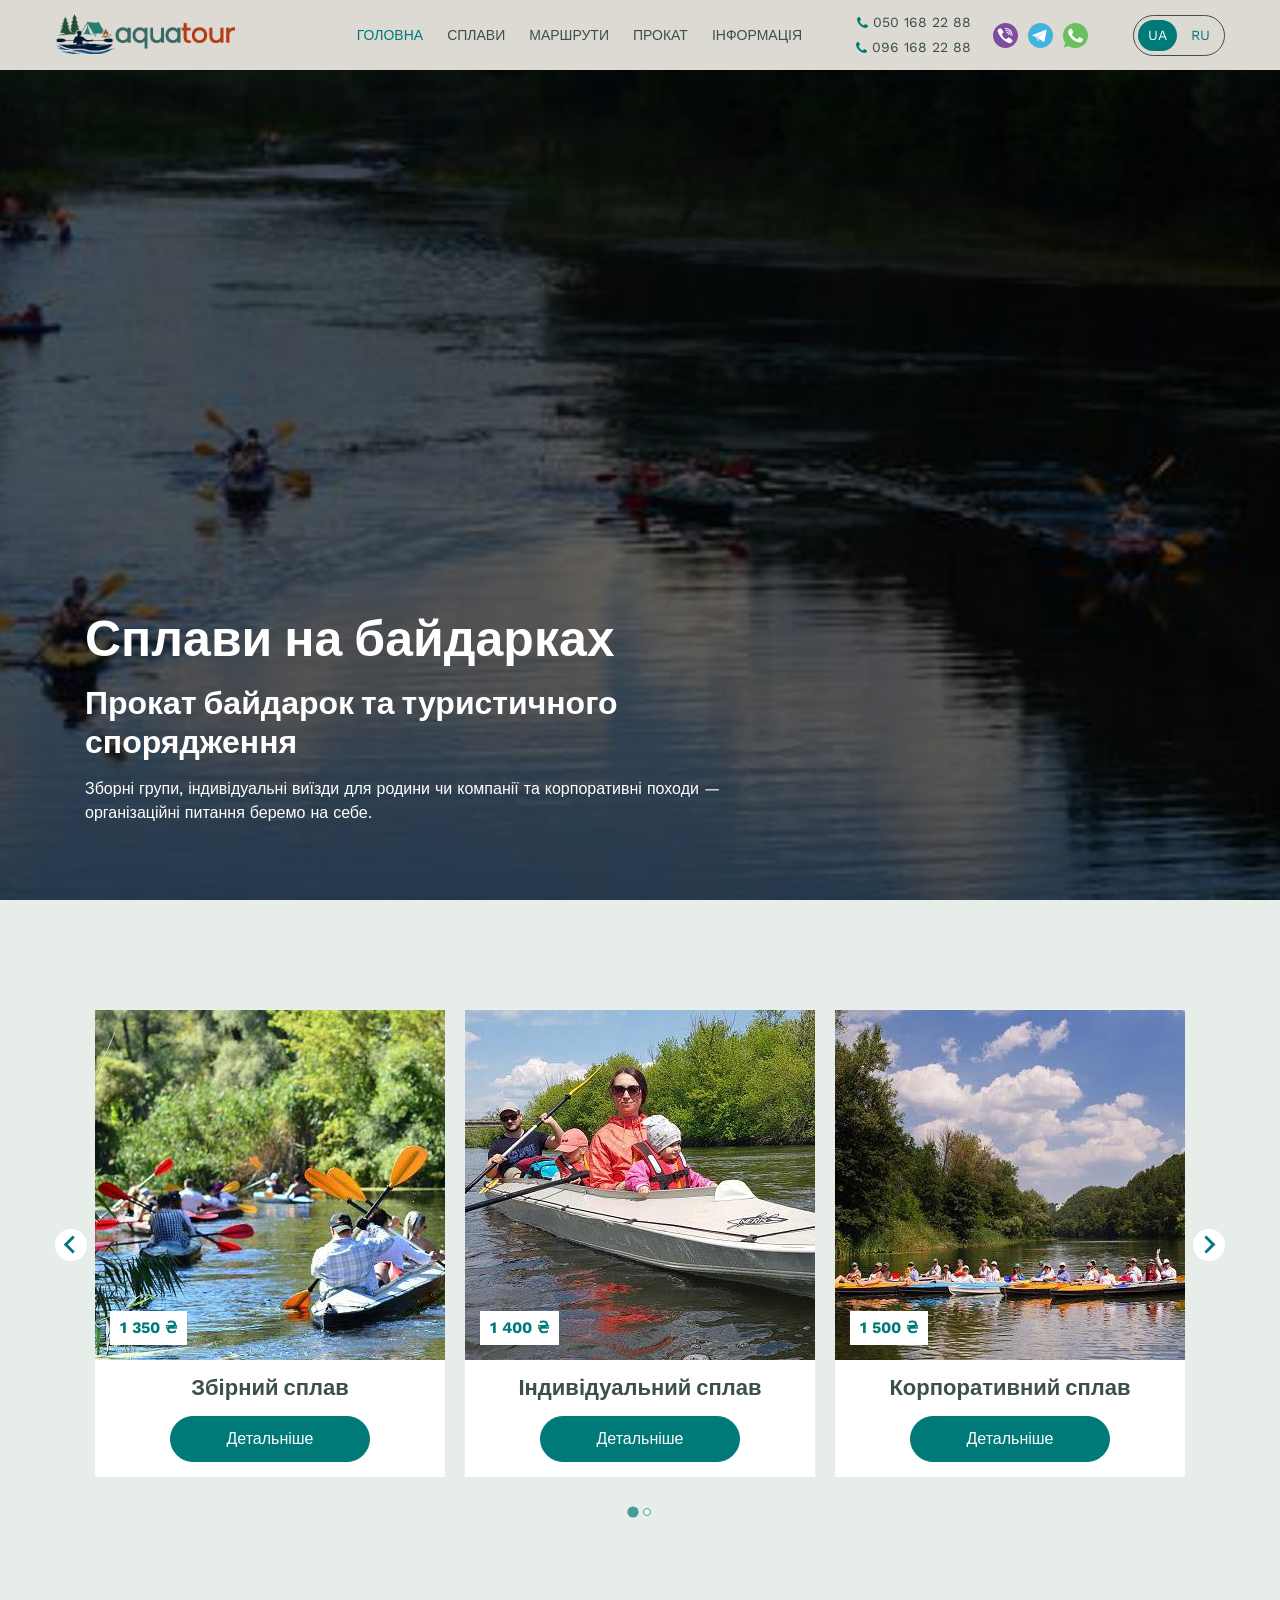
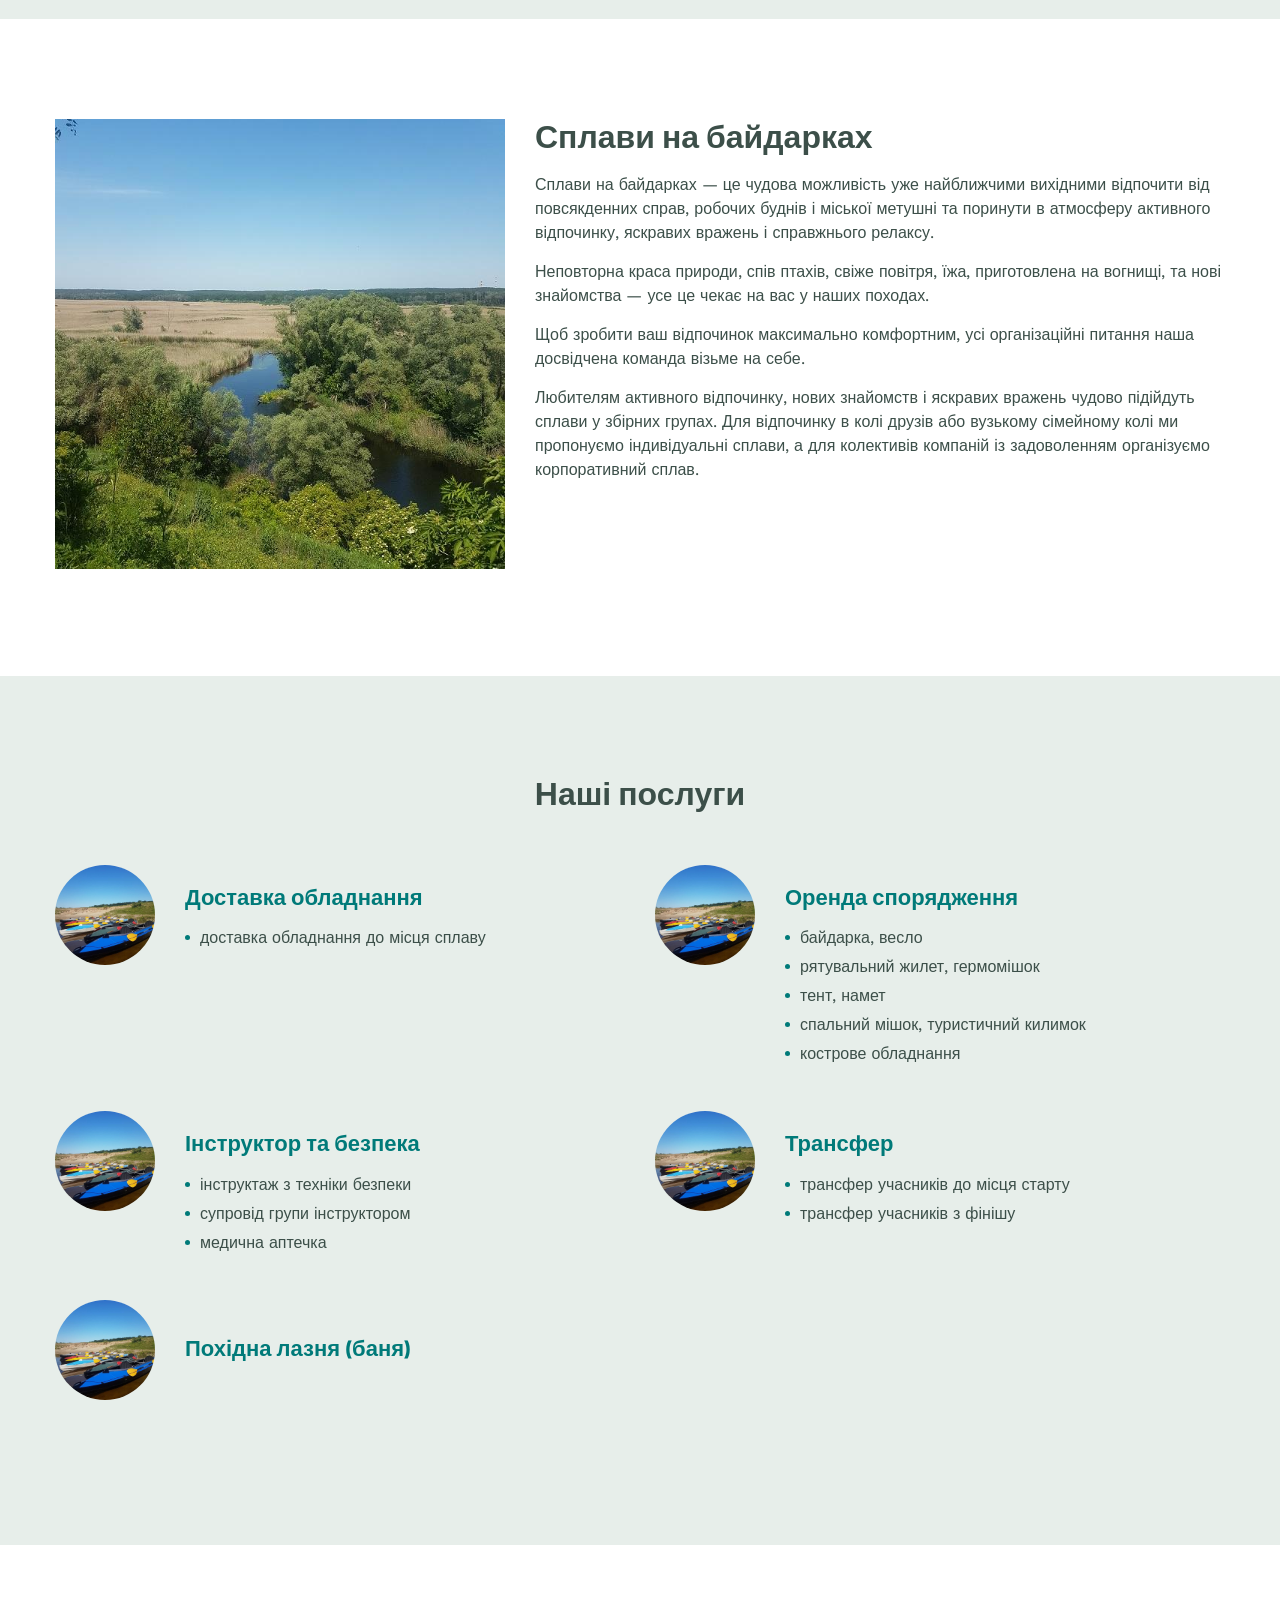
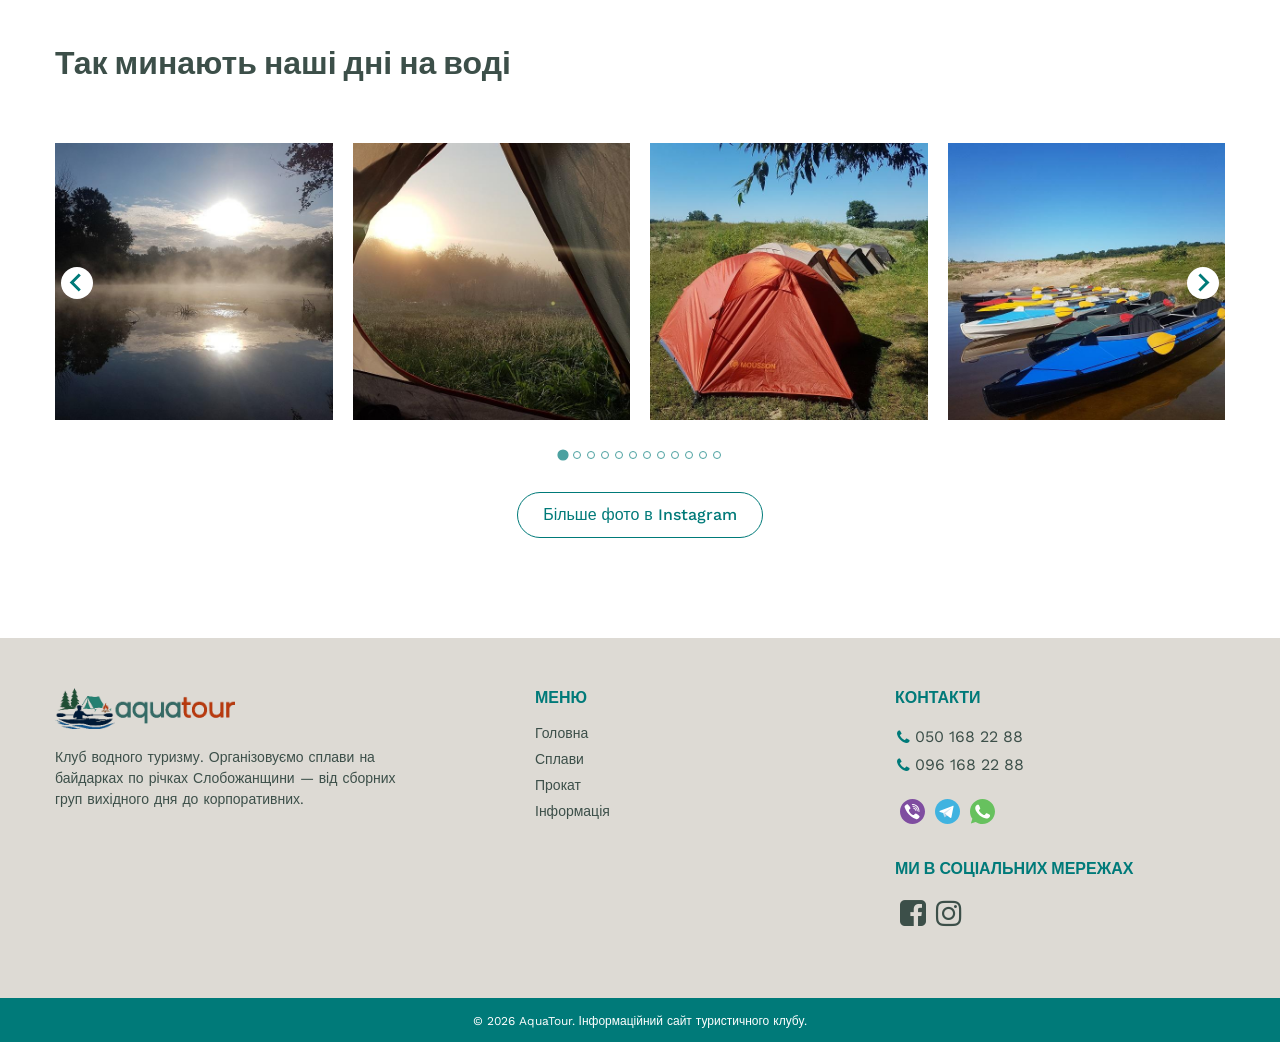
==== commit 5b3afeab: "update files, make changes to homepage" ====
--- a/index.html
+++ b/index.html
@@ -77,170 +77,235 @@
           /></picture>
           <div class="container">
             <div class="text-block">
-              <strong class="subtitle">Клуб водного туризму</strong>
-              <h1>
-                П’ять річок. <br />Одне бажання —
-                <span>відштовхнутися від берега.</span>
-              </h1>
+              <h1>Сплави на байдарках</h1>
+              <h2>Прокат байдарок та туристичного спорядження</h2>
               <p>
-                Сплави на байдарках по Сіверському Донцю, Ворсклі, Осколу, Пслу
-                та Орелі. Сборні групи, індивідуальні виїзди для родини чи
-                компанії та корпоративні походи — організаційні питання беремо
-                на себе.
+                Зборні групи, індивідуальні виїзди для родини чи компанії та
+                корпоративні походи — організаційні питання беремо на себе.
               </p>
             </div>
           </div>
         </section>
-        <div class="stats-block bg-white">
-          <div class="container">
-            <ul class="stats-list">
+        <div class="services-block section">
+          <div class="container">
+            <div
+              class="services-splide splide"
+              role="group"
+              aria-label="services carousel"
+            >
+              <div class="splide__track">
+                <ul class="splide__list">
+                  <li class="splide__slide">
+                    <div class="card">
+                      <div class="card-img">
+                        <img
+                          class="bg-img"
+                          src="images/kayaking-img-01.jpg"
+                          alt="image description"
+                        />
+                      </div>
+                      <div class="card-body">
+                        <span class="price">1 350 ₴</span>
+                        <h3>Збірний сплав</h3>
+                        <a href="#" class="btn">Детальніше</a>
+                      </div>
+                    </div>
+                  </li>
+                  <li class="splide__slide">
+                    <div class="card">
+                      <div class="card-img">
+                        <img
+                          class="bg-img"
+                          src="images/kayaking-img-02.jpg"
+                          alt="image description"
+                        />
+                      </div>
+                      <div class="card-body">
+                        <span class="price">1 400 ₴</span>
+                        <h3>Індивідуальний сплав</h3>
+                        <a href="#" class="btn">Детальніше</a>
+                      </div>
+                    </div>
+                  </li>
+                  <li class="splide__slide">
+                    <div class="card">
+                      <div class="card-img">
+                        <img
+                          class="bg-img"
+                          src="images/kayaking-img-03.jpg"
+                          alt="image description"
+                        />
+                      </div>
+                      <div class="card-body">
+                        <span class="price">1 500 ₴</span>
+                        <h3>Корпоративний сплав</h3>
+                        <a href="#" class="btn">Детальніше</a>
+                      </div>
+                    </div>
+                  </li>
+                  <li class="splide__slide">
+                    <div class="card">
+                      <div class="card-img">
+                        <img
+                          class="bg-img"
+                          src="images/kayaking-img-01.jpg"
+                          alt="image description"
+                        />
+                      </div>
+                      <div class="card-body">
+                        <span class="price">1 350 ₴</span>
+                        <h3>Збірний сплав</h3>
+                        <a href="#" class="btn">Детальніше</a>
+                      </div>
+                    </div>
+                  </li>
+                  <li class="splide__slide">
+                    <div class="card">
+                      <div class="card-img">
+                        <img
+                          class="bg-img"
+                          src="images/kayaking-img-02.jpg"
+                          alt="image description"
+                        />
+                      </div>
+                      <div class="card-body">
+                        <span class="price">1 400 ₴</span>
+                        <h3>Індивідуальний сплав</h3>
+                        <a href="#" class="btn">Детальніше</a>
+                      </div>
+                    </div>
+                  </li>
+                </ul>
+              </div>
+            </div>
+          </div>
+        </div>
+        <section class="about-section section bg-white">
+          <div class="container">
+            <div class="row">
+              <div class="img-block">
+                <img
+                  src="images/gallery-img-donec.jpg"
+                  alt="image description"
+                />
+              </div>
+              <div class="text-block">
+                <h2>Сплави на байдарках</h2>
+                <p>
+                  Сплави на байдарках — це чудова можливість уже найближчими
+                  вихідними відпочити від повсякденних справ, робочих буднів і
+                  міської метушні та поринути в атмосферу активного відпочинку,
+                  яскравих вражень і справжнього релаксу.
+                </p>
+                <p>
+                  Неповторна краса природи, спів птахів, свіже повітря, їжа,
+                  приготовлена на вогнищі, та нові знайомства — усе це чекає на
+                  вас у наших походах.
+                </p>
+                <p>
+                  Щоб зробити ваш відпочинок максимально комфортним, усі
+                  організаційні питання наша досвідчена команда візьме на себе.
+                </p>
+                <p>
+                  Любителям активного відпочинку, нових знайомств і яскравих
+                  вражень чудово підійдуть сплави у збірних групах. Для
+                  відпочинку в колі друзів або вузькому сімейному колі ми
+                  пропонуємо індивідуальні сплави, а для колективів компаній із
+                  задоволенням організуємо корпоративний сплав.
+                </p>
+              </div>
+            </div>
+          </div>
+        </section>
+        <section class="services-section section">
+          <div class="container">
+            <h2>Наші послуги</h2>
+            <ul class="services-list">
               <li>
-                <span class="num">5</span>
-                річок Слобожанщини
+                <div class="img-block">
+                  <img
+                    class="bg-img"
+                    src="images/gallery-img-baidarki.jpg"
+                    alt="image description"
+                  />
+                </div>
+                <div class="text-block">
+                  <h3>Доставка обладнання</h3>
+                  <ul>
+                    <li>доставка обладнання до місця сплаву</li>
+                  </ul>
+                </div>
               </li>
               <li>
-                <span class="num">7</span>
-                маршрутів на 2-3 дні
+                <div class="img-block">
+                  <img
+                    class="bg-img"
+                    src="images/gallery-img-baidarki.jpg"
+                    alt="image description"
+                  />
+                </div>
+                <div class="text-block">
+                  <h3>Оренда спорядження</h3>
+                  <ul>
+                    <li>байдарка, весло</li>
+                    <li>рятувальний жилет, гермомішок</li>
+                    <li>тент, намет</li>
+                    <li>спальний мішок, туристичний килимок</li>
+                    <li>кострове обладнання</li>
+                  </ul>
+                </div>
               </li>
               <li>
-                <span class="num">10-50</span>
-                учасників у группі
+                <div class="img-block">
+                  <img
+                    class="bg-img"
+                    src="images/gallery-img-baidarki.jpg"
+                    alt="image description"
+                  />
+                </div>
+                <div class="text-block">
+                  <h3>Інструктор та безпека</h3>
+                  <ul>
+                    <li>інструктаж з техніки безпеки</li>
+                    <li>супровід групи інструктором</li>
+                    <li>медична аптечка</li>
+                  </ul>
+                </div>
+              </li>
+              <li>
+                <div class="img-block">
+                  <img
+                    class="bg-img"
+                    src="images/gallery-img-baidarki.jpg"
+                    alt="image description"
+                  />
+                </div>
+                <div class="text-block">
+                  <h3>Трансфер</h3>
+                  <ul>
+                    <li>трансфер учасників до місця старту</li>
+                    <li>трансфер учасників з фінішу</li>
+                  </ul>
+                </div>
+              </li>
+              <li>
+                <div class="img-block">
+                  <img
+                    class="bg-img"
+                    src="images/gallery-img-baidarki.jpg"
+                    alt="image description"
+                  />
+                </div>
+                <div class="text-block">
+                  <h3>Похідна лазня (баня)</h3>
+                </div>
               </li>
             </ul>
           </div>
-        </div>
-        <section class="kayaking-section section">
+        </section>
+        <section class="gallery-section section bg-white">
           <div class="container">
             <div class="main-block">
-              <strong class="subtitle">Сплави на байдарках</strong>
-              <h2>Оберіть формат, що підходить саме вам</h2>
-              <p>
-                Любителям нових знайомств підійдуть сборні групи, для відпочинку
-                у вузькому колі — індивідуальний виїзд, а для команди —
-                корпоративний сплав.
-              </p>
-            </div>
-            <div class="row">
-              <div class="col">
-                <article class="kayaking-card">
-                  <div class="text-block">
-                    <span class="icon">
-                      <i class="icon-users"></i>
-                    </span>
-                    <h3>Збірний сплав</h3>
-                    <p>
-                      Приєднуйтесь до групи на обрану дату — харчування,
-                      спорядження, інструктор і нові знайомства вже включені.
-                    </p>
-                  </div>
-                  <a class="link-more" href="#"
-                    >Дізнатись більше <i class="icon-arrow-right"></i
-                  ></a>
-                </article>
-              </div>
-              <div class="col">
-                <article class="kayaking-card">
-                  <div class="text-block">
-                    <span class="icon">
-                      <i class="icon-compass"></i>
-                    </span>
-                    <h3>Індивідуальний сплав</h3>
-                    <p>
-                      Свій маршрут, свій графік, своя компанія — для родини з
-                      дітьми чи кола друзів, з прокатом або повним супроводом.
-                    </p>
-                  </div>
-                  <a class="link-more" href="#"
-                    >Дізнатись більше <i class="icon-arrow-right"></i
-                  ></a>
-                </article>
-              </div>
-              <div class="col">
-                <article class="kayaking-card">
-                  <div class="text-block">
-                    <span class="icon">
-                      <i class="icon-case"></i>
-                    </span>
-                    <h3>Корпоративний сплав</h3>
-                    <p>
-                      Активний відпочинок для команди до 50 осіб: квест,
-                      дистанції, кемпінг і тімбілдинг за вашою програмою.
-                    </p>
-                  </div>
-                  <a class="link-more" href="#"
-                    >Дізнатись більше <i class="icon-arrow-right"></i
-                  ></a>
-                </article>
-              </div>
-            </div>
-          </div>
-        </section>
-        <section class="rent-section section bg-white">
-          <div class="container">
-            <div class="main-block">
-              <strong class="subtitle">Прокат спорядження</strong>
-              <h2>Своя байдарка не потрібна — все є на місці</h2>
-              <p>
-                Даємо в оренду на потрібний термін, доставляємо до місця старту
-                сплаву.
-              </p>
-            </div>
-            <div class="row">
-              <div class="col">
-                <article class="rent-card">
-                  <div class="card-img">
-                    <img src="images/img-neris-2.jpg" alt="image description" />
-                  </div>
-                  <div class="card-body">
-                    <div class="text-block">
-                      <h3>2-місна байдарка Neris‑2</h3>
-                      <span class="price">від 300 грн/доба</span>
-                    </div>
-                    <a href="#" class="btn">Детальніше</a>
-                  </div>
-                </article>
-              </div>
-              <div class="col">
-                <article class="rent-card">
-                  <div class="card-img">
-                    <img src="images/img-neris-3.jpg" alt="image description" />
-                  </div>
-                  <div class="card-body">
-                    <div class="text-block">
-                      <h3>3-місна байдарка Neris‑3</h3>
-                      <span class="price">від 350 грн/доба</span>
-                    </div>
-                    <a href="#" class="btn">Детальніше</a>
-                  </div>
-                </article>
-              </div>
-              <div class="col">
-                <article class="rent-card">
-                  <div class="card-img">
-                    <img
-                      src="images/img-neris-smart-3.jpg"
-                      alt="image description"
-                    />
-                  </div>
-                  <div class="card-body">
-                    <div class="text-block">
-                      <h3>3-місна каркасно-надувна байдарка NERIS SMART-3.</h3>
-                      <span class="price">від 350 грн/доба</span>
-                    </div>
-                    <a href="#" class="btn">Детальніше</a>
-                  </div>
-                </article>
-              </div>
-            </div>
-            <div class="btn-holder">
-              <a href="#" class="btn btn-outline">Усе спорядження в прокаті</a>
-            </div>
-          </div>
-        </section>
-        <section class="gallery-section section">
-          <div class="container">
-            <div class="main-block">
-              <strong class="subtitle">Атмосфера походів</strong>
               <h2>Так минають наші дні на воді</h2>
             </div>
             <div
@@ -424,220 +489,6 @@
             <div class="btn-holder">
               <a href="#" class="btn btn-outline">Більше фото в Instagram</a>
             </div>
-          </div>
-        </section>
-        <section class="faq-section section bg-white">
-          <div class="container">
-            <div class="main-block">
-              <strong class="subtitle">Перед поїздкою</strong>
-              <h2>Корисна інформація для учасників</h2>
-              <p>
-                Відповіді на питання, які зазвичай виникають перед першим
-                сплавом.
-              </p>
-            </div>
-            <ul class="accordion">
-              <li class="accordion-item">
-                <button class="accordion-opener" type="button">
-                  Що взяти з собою?
-                  <i class="icon-plus"></i>
-                </button>
-                <div class="accordion-slide">
-                  <div class="text-block">
-                    <h3>Одяг та взуття</h3>
-                    <ul>
-                      <li>Купальник або плавки</li>
-                      <li>Спортивні штани, светр, вітровка</li>
-                      <li>Футболки, шорти</li>
-                      <li>Сорочка з довгим рукавом</li>
-                      <li>Нижня білизна, 3 пари шкарпеток</li>
-                      <li>Головний убір з козирком</li>
-                      <li>Взуття: сланці та кросівки (або закриті черевики)</li>
-                      <li>Дощовик</li>
-                    </ul>
-                    <h3>Особисті речі</h3>
-                    <ul>
-                      <li>Ліхтарик</li>
-                      <li>Ложка, тарілка, чашка</li>
-                      <li>Засоби особистої гігієни</li>
-                      <li>Туалетний папір</li>
-                      <li>Крем від засмаги</li>
-                      <li>Репелент від комарів і кліщів</li>
-                      <li>Мобільний телефон</li>
-                      <li>Документи</li>
-                      <li>Сонцезахисні окуляри</li>
-                      <li>Особиста аптечка</li>
-                    </ul>
-                  </div>
-                </div>
-              </li>
-              <li class="accordion-item">
-                <button class="accordion-opener" type="button">
-                  Яке спорядження використовується?
-                  <i class="icon-plus"></i>
-                </button>
-                <div class="accordion-slide">
-                  <div class="text-block">
-                    <h3>Для сплавів використовуються</h3>
-                    <ul>
-                      <li>2-місні та 3-місні байдарки <b>Neris</b></li>
-                      <li>Наметове спорядження та спальники <b>Mousson</b></li>
-                      <li>Гермомішки для захисту особистих речей від вологи</li>
-                    </ul>
-                    <p>
-                      На старті кожен учасник отримує гермомішок для зберігання
-                      документів, телефону та інших цінних речей.
-                    </p>
-                  </div>
-                </div>
-              </li>
-              <li class="accordion-item">
-                <button class="accordion-opener" type="button">
-                  Скільки людей бере участь у сплаві?
-                  <i class="icon-plus"></i>
-                </button>
-                <div class="accordion-slide">
-                  <div class="text-block">
-                    <ul>
-                      <li><b>Збірні групи:</b> від 10 до 30 осіб</li>
-                      <li>
-                        <b>Індивідуальні групи:</b> від 10 осіб у будні дні
-                      </li>
-                      <li><b>Корпоративні сплави:</b>до 50 осіб</li>
-                    </ul>
-                  </div>
-                </div>
-              </li>
-              <li class="accordion-item">
-                <button class="accordion-opener" type="button">
-                  Як організоване харчування?
-                  <i class="icon-plus"></i>
-                </button>
-                <div class="accordion-slide">
-                  <div class="text-block">
-                    <p>
-                      У походах готується повноцінне гаряче харчування на
-                      вогнищі.
-                    </p>
-                    <h3>Сніданок</h3>
-                    <ul>
-                      <li>Каша з м'ясом</li>
-                      <li>Хліб</li>
-                      <li>Салат зі свіжих овочів</li>
-                      <li>Чай</li>
-                      <li>Солодощі</li>
-                    </ul>
-                    <h3>Обід</h3>
-                    <ul>
-                      <li>Борщ або суп</li>
-                      <li>Хліб</li>
-                      <li>Чай</li>
-                      <li>Солодощі</li>
-                    </ul>
-                    <h3>Вечеря</h3>
-                    <ul>
-                      <li>Каша з м'ясом</li>
-                      <li>Хліб</li>
-                      <li>Салат зі свіжих овочів</li>
-                      <li>Чай</li>
-                      <li>Солодощі</li>
-                    </ul>
-                    <p>
-                      Для вегетаріанців меню коригується індивідуально. Просимо
-                      повідомляти про це завчасно.
-                    </p>
-                  </div>
-                </div>
-              </li>
-              <li class="accordion-item">
-                <button class="accordion-opener" type="button">
-                  Чи буде мобільний зв'язок на маршруті?
-                  <i class="icon-plus"></i>
-                </button>
-                <div class="accordion-slide">
-                  <div class="text-block">
-                    <p>
-                      На окремих ділянках маршруту мобільний зв'язок може бути
-                      відсутній.
-                    </p>
-                    <h3>Рекомендуємо:</h3>
-                    <ul>
-                      <li>Не брати в байдарку незахищені від води телефони.</li>
-                      <li>Зберігати електроніку в гермомішках.</li>
-                      <li>
-                        Попередити рідних про можливі перебої зі зв'язком.
-                      </li>
-                    </ul>
-                  </div>
-                </div>
-              </li>
-              <li class="accordion-item">
-                <button class="accordion-opener" type="button">
-                  Чи безпечний сплав для новачків?
-                  <i class="icon-plus"></i>
-                </button>
-                <div class="accordion-slide">
-                  <div class="text-block">
-                    <ul>
-                      <li>
-                        Більшість маршрутів підходять для людей без досвіду
-                      </li>
-                      <li>Перед стартом проводиться інструктаж</li>
-                      <li>Усі учасники забезпечуються рятувальними жилетами</li>
-                      <li>Групу супроводжує досвідчений інструктор</li>
-                    </ul>
-                  </div>
-                </div>
-              </li>
-              <li class="accordion-item">
-                <button class="accordion-opener" type="button">
-                  Що робити у разі виникнення питань чи складнощів?
-                  <i class="icon-plus"></i>
-                </button>
-                <div class="accordion-slide">
-                  <div class="text-block">
-                    <p>
-                      Для оперативного вирішення будь-яких організаційних або
-                      технічних питань під час сплаву звертайтеся до інструктора
-                      групи.
-                    </p>
-                    <h3>Інструктор допоможе:</h3>
-                    <ul>
-                      <li>з розміщенням у байдарці</li>
-                      <li>зі спорядженням</li>
-                      <li>з організацією табору</li>
-                      <li>у разі непередбачених ситуацій на маршруті</li>
-                    </ul>
-                  </div>
-                </div>
-              </li>
-              <li class="accordion-item">
-                <button class="accordion-opener" type="button">
-                  Де ознайомитися з повною пам'яткою учасника?
-                  <i class="icon-plus"></i>
-                </button>
-                <div class="accordion-slide">
-                  <div class="text-block">
-                    <p>
-                      Перед кожним сплавом ми проводимо інструктаж з техніки
-                      безпеки та знайомимо учасників з основними правилами
-                      поведінки на воді й у таборі. Це допомагає зробити подорож
-                      комфортною та безпечною для всієї групи.
-                    </p>
-                    <h3>У повній пам'ятці учасника ви знайдете:</h3>
-                    <ul>
-                      <li>правила поведінки на природі</li>
-                      <li>техніку безпеки під час сплаву на байдарках</li>
-                      <li>перелік заборонених дій</li>
-                    </ul>
-                    <a href="#" class="link-more"
-                      >Переглянути повну пам'ятку учасника
-                      <i class="icon-arrow-right"></i
-                    ></a>
-                  </div>
-                </div>
-              </li>
-            </ul>
           </div>
         </section>
       </main>
--- a/css/main.min.css
+++ b/css/main.min.css
@@ -1,4 +1,4 @@
-:root{--color-black:#000;--color-white:#fff;--color-gray:#a5a2a2;--color-dark-green:#3c4f49;--color-green:#007a79;--color-light-green:#e7eeea;--line:rgba(92,122,107,.22);--work-sans-font-family:"Work Sans",sans-serif;--bricolage-font-family:"Bricolage Grotesque",sans-serif;--space-mono-font-family:"Space Mono",monospace;--base-font-family:var(--work-sans-font-family);--base-font-size:16px;--base-line-height:1.5;--base-font-weight:400;--base-margin-bottom:15px;--container-max-width:1200px;--container-padding:0 15px;--heading-font-family:var(--bricolage-font-family);--heading-line-height:1.2;--heading-font-weight:700;--h1-font-size:30px;--h2-font-size:28px;--h3-font-size:22px;--h4-font-size:18px;--h5-font-size:16px;--h6-font-size:14px;--link-color:var(--color-green);--link-hover-color:var(--color-dark-green);--link-text-decoration:none;--btn-font-family:var(--base-font-family);--btn-font-size:16px;--btn-font-weight:500;--btn-line-height:var(--base-line-height);--btn-padding:10px 25px;--btn-color:var(--color-white);--btn-background:var(--color-green);--btn-border:1px solid var(--color-green);--btn-border-radius:25px;--btn-hover-background:var(--color-dark-green);--btn-hover-border-color:var(--color-dark-green);--input-height:46px;--input-color:var(--color-black);--input-placeholder-color:var(--color-gray);--input-padding:10px 15px;--input-border-color:var(--color-black);--input-hover-border-color:var(--color-green);--base-transition-duration:0.3s;--base-transition-timing-function:ease-in-out}/*! normalize.css v8.0.1 | MIT License | github.com/necolas/normalize.css */html{line-height:1.15;-webkit-text-size-adjust:100%}body{margin:0}main{display:block}h1{font-size:2em;margin:.67em 0}hr{box-sizing:content-box;height:0;overflow:visible}pre{font-family:monospace,monospace;font-size:1em}a{background-color:transparent}abbr[title]{border-bottom:none;text-decoration:underline;-webkit-text-decoration:underline dotted;text-decoration:underline dotted}b,strong{font-weight:bolder}code,kbd,samp{font-family:monospace,monospace;font-size:1em}small{font-size:80%}sub,sup{font-size:75%;line-height:0;position:relative;vertical-align:baseline}sub{bottom:-.25em}sup{top:-.5em}img{border-style:none}button,input,optgroup,select,textarea{font-family:inherit;font-size:100%;line-height:1.15;margin:0}button,input{overflow:visible}button,select{text-transform:none}[type=button],[type=reset],[type=submit],button{-webkit-appearance:button}[type=button]::-moz-focus-inner,[type=reset]::-moz-focus-inner,[type=submit]::-moz-focus-inner,button::-moz-focus-inner{border-style:none;padding:0}[type=button]:-moz-focusring,[type=reset]:-moz-focusring,[type=submit]:-moz-focusring,button:-moz-focusring{outline:1px dotted ButtonText}fieldset{padding:.35em .75em .625em}legend{box-sizing:border-box;color:inherit;display:table;max-width:100%;padding:0;white-space:normal}progress{vertical-align:baseline}textarea{overflow:auto}[type=checkbox],[type=radio]{box-sizing:border-box;padding:0}[type=number]::-webkit-inner-spin-button,[type=number]::-webkit-outer-spin-button{height:auto}[type=search]{-webkit-appearance:textfield;outline-offset:-2px}[type=search]::-webkit-search-decoration{-webkit-appearance:none}::-webkit-file-upload-button{-webkit-appearance:button;font:inherit}details{display:block}summary{display:list-item}[hidden],template{display:none}@font-face{font-display:block;font-family:icomoon;font-style:normal;font-weight:400;src:url(../fonts/icomoon.woff) format("woff")}[class*=" icon-"],[class^=icon-]{font-family:icomoon!important;speak:never;font-style:normal;font-variant:normal;font-weight:400;line-height:1;text-transform:none;-webkit-font-smoothing:antialiased;-moz-osx-font-smoothing:grayscale}.icon-arrow-right:before{content:""}.icon-case:before{content:""}.icon-phone:before{content:""}.icon-bus:before{content:""}.icon-calendar:before{content:""}.icon-tent:before{content:""}.icon-person:before{content:""}.icon-cup:before{content:""}.icon-time:before{content:""}.icon-wave:before{content:""}.icon-users:before{content:""}.icon-compass:before{content:""}.icon-facebook:before{content:""}.icon-instagram:before{content:""}.icon-card:before{content:""}@font-face{font-display:swap;font-family:Work Sans;font-style:normal;font-weight:400;src:url(../fonts/WorkSans-Regular.woff2) format("woff2")}@font-face{font-display:swap;font-family:Work Sans;font-style:normal;font-weight:500;src:url(../fonts/WorkSans-Medium.woff2) format("woff2")}@font-face{font-display:swap;font-family:Work Sans;font-style:normal;font-weight:700;src:url(../fonts/WorkSans-Bold.woff2) format("woff2")}@font-face{font-display:swap;font-family:Bricolage Grotesque;font-style:normal;font-weight:700;src:url(../fonts/BricolageGrotesque-Bold.woff2) format("woff2")}@font-face{font-display:swap;font-family:Space Mono;font-style:normal;font-weight:400;src:url(../fonts/SpaceMono-Regular.woff2) format("woff2")}.accordion,.booking-steps-list,.contact-block .info-list,.contacts-list,.items-list,.languages-list,.menu,.messengers-list,.social-networks,.stats-list,.tabset,.tag-list,ul:not([class]):not([id]){list-style:none;margin:0;padding:0}html{box-sizing:border-box}*,:after,:before{box-sizing:inherit}.resize-active *{transition:none!important}body{background:var(--color-light-green);color:var(--color-dark-green);font-family:var(--base-font-family);font-size:var(--base-font-size);font-weight:var(--base-font-weight);line-height:var(--base-line-height);min-width:320px}.h1,.h2,.h3,.h4,.h5,.h6,h1,h2,h3,h4,h5,h6,ol,p,ul{margin:0 0 var(--base-margin-bottom)}.h1,.h2,.h3,.h4,.h5,.h6,h1,h2,h3,h4,h5,h6{font-family:var(--heading-font-family);font-weight:var(--heading-font-weight);line-height:var(--heading-line-height)}.h1,.h2,.h3,.h4,.h5,.h6{display:block}.h1,h1{font-size:32px}.h1 span,h1 span{color:var(--color-green)}.h2,h2{font-size:var(--h2-font-size)}.h3,h3{font-size:var(--h3-font-size)}.h4,h4{font-size:var(--h4-font-size)}.h5,h5{font-size:var(--h5-font-size)}.h6,h6{font-size:var(--h6-font-size)}.subtitle{color:var(--color-green);display:block;font-family:var(--space-mono-font-family);font-size:12px;font-weight:400;letter-spacing:2px;text-transform:uppercase}.subtitle,ul:not([class]):not([id]){margin-bottom:15px}ul:not([class]):not([id]) li{margin-bottom:5px;padding-left:15px;position:relative}ul:not([class]):not([id]) li:before{background:var(--color-green);border-radius:50%;content:"";height:5px;left:0;position:absolute;top:9px;width:5px}address{font-style:normal}img{height:auto;max-width:100%}a{color:var(--link-color);-webkit-text-decoration:var(--link-text-decoration);text-decoration:var(--link-text-decoration);transition:color var(--base-transition-duration) var(--base-transition-timing-function)}.wrapper{overflow:hidden;position:relative}.container{margin:0 auto;max-width:var(--container-max-width);padding:var(--container-padding)}.section{padding:50px 0}.bg-white{background:var(--color-white)}.bg-green{background:var(--color-green);color:var(--color-white)}.text-center{text-align:center}.lines{height:100%;left:0;opacity:.5;position:absolute;top:0;width:300%}.lines path:first-child{animation:dashMove 20s linear infinite}.lines path:nth-child(2){animation:dashMoveReverse 25s linear infinite}.lines path:last-child{animation:dashMove 30s linear infinite}.main-block{margin-bottom:50px;max-width:700px}.bg-img{height:100%;left:0;-o-object-fit:cover;object-fit:cover;position:absolute;top:0;width:100%}.link-more{align-items:center;color:var(--link-color);display:inline-flex;font-weight:600;justify-content:center;position:relative}.link-more:before{background:var(--link-color);bottom:0;content:"";height:2px;left:0;position:absolute;transition:width var(--base-transition-duration) var(--base-transition-timing-function);width:0}.link-more i{margin-left:5px;transition:transform var(--base-transition-duration) var(--base-transition-timing-function)}.icon{align-items:center;background:var(--color-light-green);border-radius:15px;color:var(--color-dark-green);display:flex;font-size:20px;height:46px;justify-content:center;margin-bottom:15px;padding:2px;width:46px}.icon .icon-wave{font-size:14px}form{margin:0 0 var(--base-margin-bottom)}input[type=email],input[type=password],input[type=search],input[type=tel],input[type=text],textarea{-webkit-appearance:none;-moz-appearance:none;appearance:none;border:1px solid var(--input-border-color);color:var(--input-color);height:var(--input-height);margin-bottom:var(--base-margin-bottom);padding:var(--input-padding);transition:border-color var(--base-transition-duration) var(--base-transition-timing-function);width:100%}input[type=email]::-moz-placeholder,input[type=password]::-moz-placeholder,input[type=search]::-moz-placeholder,input[type=tel]::-moz-placeholder,input[type=text]::-moz-placeholder,textarea::-moz-placeholder{color:var(--input-placeholder-color)}input[type=email]::placeholder,input[type=password]::placeholder,input[type=search]::placeholder,input[type=tel]::placeholder,input[type=text]::placeholder,textarea::placeholder{color:var(--input-placeholder-color)}input[type=email]:focus-visible,input[type=password]:focus-visible,input[type=search]:focus-visible,input[type=tel]:focus-visible,input[type=text]:focus-visible,textarea:focus-visible{border-color:var(--input-hover-border-color);outline:none}textarea{resize:none}button,input[type=button],input[type=reset],input[type=submit]{-webkit-appearance:none;-moz-appearance:none;appearance:none;cursor:pointer}.header{backdrop-filter:blur(10px);background:hsla(42,56%,96%,.86);left:0;padding:10px 0;position:fixed;right:0;top:0;z-index:9999}.header .row{align-items:center;display:flex;justify-content:space-between;margin:0}.headroom{transition:transform .2s linear;will-change:transform}.headroom--pinned{transform:translateY(0)}.headroom--unpinned{transform:translateY(-100%)}.logo{display:block;line-height:1;width:180px}.nav-opener{background:transparent;border:none;display:block;height:30px;padding:0;position:relative;width:30px}.nav-opener span,.nav-opener:after,.nav-opener:before{background:var(--color-black);height:2px;left:50%;position:absolute;top:14px;transform:translateX(-50%);transition:all var(--base-transition-duration) var(--base-transition-timing-function);width:28px}.nav-opener:after,.nav-opener:before{content:"";top:6px}.nav-opener:after{top:22px}.nav-active .nav-opener:after,.nav-active .nav-opener:before{top:14px;transform:translateX(-50%) rotate(45deg)}.nav-active .nav-opener:after{transform:translateX(-50%) rotate(-45deg)}.nav-active .nav-opener span{opacity:0}.drop{transition:opacity var(--base-transition-duration) var(--base-transition-timing-function),visibility var(--base-transition-duration) var(--base-transition-timing-function)}.nav-active .drop{opacity:1;visibility:visible}.drop a{color:var(--color-dark-green)}.drop .contacts-list li,.drop .messengers-list{justify-content:center}.menu{font-size:18px;font-weight:500;margin-bottom:30px;text-transform:uppercase}.menu li{margin-bottom:10px}.menu li.active a{color:var(--color-green)}.contacts-list{margin-bottom:15px}.contacts-list li{align-items:center;display:flex;margin-bottom:5px}.contacts-list i{color:var(--color-green);margin-right:5px}.messengers-list{align-items:center;display:flex;flex-wrap:wrap;font-size:0;margin-bottom:15px}.messengers-list li{padding:5px}.messengers-list a{display:block;position:relative;transition:opacity var(--base-transition-duration) var(--base-transition-timing-function);width:30px}.messengers-list a img{position:relative;z-index:2}.messengers-list a:before{background:var(--color-white);border-radius:50%;content:"";height:80%;left:50%;position:absolute;top:50%;transform:translate(-50%,-50%);width:80%;z-index:1}.languages-list{align-items:center;border:1px solid var(--color-dark-green);border-radius:25px;display:inline-flex;justify-content:center;padding:2px;text-transform:uppercase}.languages-list li{padding:2px}.languages-list li.active a{background:var(--color-green);color:var(--color-white)}.languages-list a{border-radius:25px;color:var(--color-green);display:inline-block;padding:5px 10px;transition:color var(--base-transition-duration) var(--base-transition-timing-function),background var(--base-transition-duration) var(--base-transition-timing-function);vertical-align:middle}.intro-section{display:flex;flex-direction:column;justify-content:flex-end;min-height:100vh;min-height:100svh;padding:100px 0 15px;position:relative}.intro-section.text-center{align-items:center;display:flex;justify-content:center;padding:100px 0 50px}.intro-section .container{position:relative;width:100%;z-index:1}.intro-section .main-block{margin:0;max-width:100%}.intro-section .text-block{background:var(--color-white);border-radius:15px;margin-right:auto;max-width:700px;padding:30px 15px}.stats-block{border-bottom:1px solid var(--line);border-top:1px solid var(--line);padding:15px 0}.stats-list{text-align:center}.stats-list li{padding:15px 10px}.stats-list .num{color:var(--color-green);display:block;font-family:var(--space-mono-font-family);font-size:32px;font-weight:700;line-height:1;margin-bottom:10px}.kayaking-card{align-items:flex-start;background:var(--color-white);border:1px solid var(--line);border-radius:15px;display:flex;flex-direction:column;margin-bottom:15px;overflow:hidden;padding:15px}.kayaking-card .text-block{flex:1 0 auto}.rent-section .row{margin-bottom:30px}.rent-section .btn-holder{text-align:center}.rent-card{border:1px solid var(--line);border-radius:15px;margin-bottom:15px;overflow:hidden;padding:15px;text-align:center}.rent-card,.rent-card .card-body{display:flex;flex-direction:column}.rent-card .card-body{align-items:center;flex:1 0 auto;justify-content:space-between}.rent-card .price{color:var(--color-green);display:block;font-weight:700;margin-bottom:15px}.gallery-section .btn-holder{text-align:center}.gallery-splide .bg-block{aspect-ratio:1;display:block;position:relative}.booking-steps-list{counter-reset:list-counter}.booking-steps-list li{counter-increment:list-counter}.booking-steps-list li .booking-card:before{content:counter(list-counter,decimal-leading-zero)}.booking-card{background:var(--color-white);border:1px solid var(--line);border-radius:15px;margin-bottom:15px;overflow:hidden;padding:15px}.booking-card:before{color:var(--line);display:block;font-family:var(--space-mono-font-family);font-size:30px;font-weight:700;margin-bottom:15px}.booking-card h3{color:var(--color-green)}.info-section .main-block{margin:0 auto 50px;text-align:center}.info-section h3{color:var(--color-green);margin-bottom:50px}.info-section h3,.items-list{text-align:center}.items-list li{border-bottom:1px solid var(--line);margin-bottom:30px;padding:0 0 15px}.items-list li:last-child{border-right:0}.items-list .icon{margin:0 auto 15px}.schedule-block .info-block{border:1px solid var(--line);border-radius:15px;margin-bottom:15px;overflow:hidden;padding:15px}.routes-section .row{margin-bottom:30px}.routes-section .btn-holder{text-align:center}.routes-section .heading-block{align-items:center;border-bottom:2px solid var(--color-green);color:var(--color-green);display:flex;flex-wrap:wrap;justify-content:space-between;margin-bottom:30px;padding-bottom:10px}.routes-section .heading-block h3{margin-bottom:0}.routes-section .heading-block .num{font-family:var(--space-mono-font-family)}.route-card{background:var(--color-white);border:1px solid var(--line);border-radius:15px;margin-bottom:15px;overflow:hidden;padding:15px}.route-card .card-footer{text-align:center}.route-card .price{color:var(--color-green);display:block;font-size:18px;font-weight:700;margin-bottom:30px;text-align:left}.route-card .price small{color:var(--color-gray);font-weight:400}.tag-list{align-items:center;display:flex;flex-wrap:wrap;font-size:14px;font-weight:500;margin:0 -2px 15px}.tag-list li{padding:2px}.tag-list .tag{align-items:center;background:var(--color-light-green);border-radius:15px;display:inline-flex;justify-content:center;padding:5px 10px}.contact-block{background:var(--color-green);border-radius:15px;color:var(--color-white);overflow:hidden}.contact-block .bg-block{padding-bottom:55%;position:relative}.contact-block .text-block{padding:30px 15px 15px}.contact-block .info-list>li{margin-bottom:15px}.contact-block .messengers-list{margin:0 -5px}.contact-block .h4{margin-bottom:5px}.contact-block a,.contact-block i{color:inherit}.inform-section .text-block{border-left:5px solid var(--color-green);padding-left:30px}@keyframes dashMove{to{stroke-dashoffset:-160}}@keyframes dashMoveReverse{to{stroke-dashoffset:160}}.footer{text-align:center}.footer .col{margin-bottom:30px}.footer .col:last-of-type{margin-bottom:0}.footer .logo{margin:0 auto 15px}.footer .text-block{font-size:14px}.footer .h5{color:var(--color-green);text-transform:uppercase}.footer a{color:var(--color-dark-green)}.footer .menu{display:block;text-transform:none}.footer .menu li{margin-bottom:5px;padding:0}.footer .contacts-list li,.footer .messengers-list,.footer .social-networks{justify-content:center}.footer .messengers-list{margin-bottom:30px}.footer-top{background:hsla(42,56%,96%,.86);padding:50px 0}.footer-bottom{background:var(--color-green);color:var(--color-white);padding:10px 0;text-align:center}.social-networks{display:flex;flex-wrap:wrap;justify-content:center}.social-networks li{padding:5px}.social-networks a{display:block;font-size:0}.social-networks i{font-size:30px}.copyright{font-size:12px}.btn{background:var(--btn-background);border:var(--btn-border);border-radius:var(--btn-border-radius);color:var(--btn-color);cursor:pointer;display:inline-block;font-family:var(--btn-font-family);font-size:var(--btn-font-size);font-weight:var(--btn-font-weight);line-height:var(--btn-line-height);min-width:200px;padding:var(--btn-padding);text-align:center;transition:color var(--base-transition-duration) var(--base-transition-timing-function),background var(--base-transition-duration) var(--base-transition-timing-function),border-color var(--base-transition-duration) var(--base-transition-timing-function);vertical-align:middle}.btn.btn-outline{background:transparent;color:var(--color-green)}.splide{margin:0 -10px 30px}.splide .splide__track{margin-bottom:15px}.splide .splide__slide{padding:0 10px}.splide .splide__pagination{position:static}.splide .splide__arrow{transition:background var(--base-transition-duration) var(--base-transition-timing-function)}.splide .splide__arrow svg{transition:fill var(--base-transition-duration) var(--base-transition-timing-function)}.splide__pagination .splide__pagination__page{background:var(--color-white);border:1px solid var(--color-green)}.splide__pagination .splide__pagination__page.is-active{background:var(--color-green)}.accordion-item{border-bottom:1px solid rgba(92,122,107,.22);overflow:hidden;transition:background var(--base-transition-duration) var(--base-transition-timing-function)}.accordion-item:first-child{border-top:1px solid rgba(92,122,107,.22)}.accordion-item.active{background:var(--color-light-green)}.accordion-item.active .accordion-slide{display:block}.accordion-item.active .accordion-opener{color:var(--color-green)}.accordion-item.active .icon-plus:after{height:0}.accordion-slide{display:none}.accordion-opener{background:transparent;border:none;color:var(--color-green);display:block;font-size:16px;font-weight:700;padding:15px 45px 15px 15px;position:relative;text-align:left;transition:color var(--base-transition-duration) var(--base-transition-timing-function);width:100%}.accordion .icon-plus{height:20px;position:absolute;right:15px;top:50%;transform:translateY(-50%);width:20px}.accordion .icon-plus:after,.accordion .icon-plus:before{background:var(--color-green);content:"";height:2px;left:50%;position:absolute;top:50%;transform:translate(-50%,-50%);width:16px}.accordion .icon-plus:after{height:16px;transition:height var(--base-transition-duration) var(--base-transition-timing-function);width:2px}.accordion .text-block{padding:15px}.tabset{display:flex;flex-wrap:wrap;margin:0 -5px}.tab-item{padding:5px}.tab-opener{background:transparent;border:1px solid var(--color-green);border-radius:var(--btn-border-radius);color:var(--color-green);font-size:var(--btn-font-size);padding:var(--btn-padding);transition:color var(--base-transition-duration) var(--base-transition-timing-function),background var(--base-transition-duration) var(--base-transition-timing-function),opacity var(--base-transition-duration) var(--base-transition-timing-function),border-color var(--base-transition-duration) var(--base-transition-timing-function)}.tab-opener.active{background:var(--color-green);border-color:var(--color-green);color:var(--color-white)}.tab-opener.disabled{opacity:.5;pointer-events:none}.tab-content{overflow:hidden;will-change:height}.tab-panel{display:none;padding:30px 0}.tab-panel.active{display:block}@media (min-width:576px){.stats-list{display:flex;flex-wrap:wrap}.stats-list li{width:33.33%}.booking-steps-list{display:flex;flex-wrap:wrap;margin:0 -15px}.booking-steps-list li{display:flex;padding:0 15px 15px;width:50%}.items-list{border-bottom:1px solid var(--line);border-top:1px solid var(--line);display:flex;flex-wrap:wrap;justify-content:center;margin-bottom:50px}.items-list li{border-bottom:0;margin-bottom:0;padding:30px 15px;width:50%}}@media (min-width:768px){.row{display:flex;flex-wrap:wrap;margin:0 -15px}.col{padding:0 15px 15px;width:33.33%}.col-md-50{width:50%}.col-md-40{width:40%}.col-md-30{width:30%}.lines{width:200%}.stats-block{padding:50px 0}.stats-list .num{font-size:50px}.kayaking-section .col,.rent-section .col{display:flex}.info-section .main-block{margin-bottom:100px}.schedule-block .col{display:flex}.schedule-block .info-block{width:100%}.route-card,.routes-section .col{display:flex}.route-card{flex-direction:column;padding:30px}.route-card .card-body{flex:1 0 auto}.contact-block{display:flex}.contact-block .bg-block,.contact-block .text-block{width:50%}.contact-block .bg-block{padding-bottom:0}.contact-block .text-block{padding:30px}.footer{text-align:left}.footer .col{margin-bottom:0}.footer .logo{margin:0 0 15px}.footer .text-block{padding-right:50px}.footer .contacts-list li,.footer .messengers-list,.footer .social-networks,.social-networks{justify-content:flex-start}.splide .splide__arrow{background:var(--color-white);opacity:1;top:calc(50% - 15px)}.splide .splide__arrow svg{fill:var(--color-green)}}@media (min-width:1024px){.h1,h1{font-size:50px}.h2,h2{font-size:32px}.col-lg-25{width:25%}.section{padding:100px 0}.header{font-size:14px}.nav-opener{display:none}.drop{align-items:center;display:flex;flex-direction:row;flex-wrap:wrap;justify-content:center;max-width:calc(100% - 180px)}.drop .contacts-list{margin:0 15px 0 0}.drop .contacts-list li{justify-content:flex-end}.drop .messengers-list,.menu{justify-content:flex-end;margin:0 20px 0 0}.menu{align-items:center;display:flex;flex-wrap:wrap;font-size:14px}.menu li{margin:0;padding:2px 8px}.contacts-list li{margin:0;padding:2px}.messengers-list a{width:25px}.languages-list{justify-content:flex-end}.intro-section{padding:100px 0 30px}.intro-section .main-block h1{font-size:60px}.intro-section .text-block,.kayaking-card,.rent-card{padding:30px}.booking-steps-list li{width:25%}.items-list{border:none}.items-list li{border-right:1px solid var(--line);width:20%}.splide .splide__slide{padding:10px}}@media (min-width:1280px){.lines{width:100%}.drop .messengers-list,.menu{margin-right:40px}.menu li{padding:2px 12px}.footer .text-block{padding-right:100px}}@media (max-width:1023px){body.nav-active{overflow:hidden}.drop{align-items:center;backdrop-filter:blur(10px);background:hsla(42,56%,96%,.86);display:flex;flex-direction:column;height:calc(100dvh - 63px);justify-content:center;left:0;opacity:0;overflow-y:auto;padding:50px 15px;position:absolute;right:0;text-align:center;top:100%;visibility:hidden}}@media (max-width:767px){form{max-width:600px}}@media (hover:hover)and (pointer:fine){a:hover{color:var(--link-hover-color)}.link-more:hover{color:var(--link-color)}.link-more:hover:before{width:100%}.link-more:hover i{transform:translateX(3px)}input[type=email]:hover,input[type=password]:hover,input[type=search]:hover,input[type=tel]:hover,input[type=text]:hover,textarea:hover{border-color:var(--input-hover-border-color)}.drop a:hover{color:var(--color-green)}.messengers-list a:hover{opacity:.7}.languages-list a:hover{background:var(--color-green);color:var(--color-white)}.contact-block a:hover{color:var(--color-gray)}.footer a:hover,.social-networks a:hover{color:var(--color-green)}.btn.btn-outline:hover{background:var(--btn-background);border-color:var(--btn-border-color);color:var(--btn-color)}.btn:hover{background:var(--btn-hover-background);border-color:var(--btn-hover-border-color);color:var(--btn-color)}.splide .splide__arrow:hover{background:var(--color-green)}.splide .splide__arrow:hover svg{fill:var(--color-white)}.tab-opener:hover{background:var(--color-green);border-color:var(--color-green);color:var(--color-white)}}
+:root{--color-black:#000;--color-white:#fff;--color-gray:#a5a2a2;--color-light-gray:#dddad4;--color-green:#007a79;--color-dark-green:#3c4f49;--color-light-green:#e7eeea;--line:rgba(92,122,107,.22);--work-sans-font-family:"Work Sans",sans-serif;--bricolage-font-family:"Bricolage Grotesque",sans-serif;--space-mono-font-family:"Space Mono",monospace;--base-font-family:var(--work-sans-font-family);--base-font-size:16px;--base-line-height:1.5;--base-font-weight:400;--base-margin-bottom:15px;--container-max-width:1200px;--container-padding:0 15px;--heading-font-family:var(--bricolage-font-family);--heading-line-height:1.2;--heading-font-weight:700;--h1-font-size:30px;--h2-font-size:28px;--h3-font-size:22px;--h4-font-size:18px;--h5-font-size:16px;--h6-font-size:14px;--link-color:var(--color-green);--link-hover-color:var(--color-dark-green);--link-text-decoration:none;--btn-font-family:var(--base-font-family);--btn-font-size:16px;--btn-font-weight:500;--btn-line-height:var(--base-line-height);--btn-padding:10px 25px;--btn-color:var(--color-white);--btn-background:var(--color-green);--btn-border:1px solid var(--color-green);--btn-border-radius:25px;--btn-hover-background:var(--color-dark-green);--btn-hover-border-color:var(--color-dark-green);--input-height:46px;--input-color:var(--color-black);--input-placeholder-color:var(--color-gray);--input-padding:10px 15px;--input-border-color:var(--color-black);--input-hover-border-color:var(--color-green);--base-transition-duration:0.3s;--base-transition-timing-function:ease-in-out}/*! normalize.css v8.0.1 | MIT License | github.com/necolas/normalize.css */html{line-height:1.15;-webkit-text-size-adjust:100%}body{margin:0}main{display:block}h1{font-size:2em;margin:.67em 0}hr{box-sizing:content-box;height:0;overflow:visible}pre{font-family:monospace,monospace;font-size:1em}a{background-color:transparent}abbr[title]{border-bottom:none;text-decoration:underline;-webkit-text-decoration:underline dotted;text-decoration:underline dotted}b,strong{font-weight:bolder}code,kbd,samp{font-family:monospace,monospace;font-size:1em}small{font-size:80%}sub,sup{font-size:75%;line-height:0;position:relative;vertical-align:baseline}sub{bottom:-.25em}sup{top:-.5em}img{border-style:none}button,input,optgroup,select,textarea{font-family:inherit;font-size:100%;line-height:1.15;margin:0}button,input{overflow:visible}button,select{text-transform:none}[type=button],[type=reset],[type=submit],button{-webkit-appearance:button}[type=button]::-moz-focus-inner,[type=reset]::-moz-focus-inner,[type=submit]::-moz-focus-inner,button::-moz-focus-inner{border-style:none;padding:0}[type=button]:-moz-focusring,[type=reset]:-moz-focusring,[type=submit]:-moz-focusring,button:-moz-focusring{outline:1px dotted ButtonText}fieldset{padding:.35em .75em .625em}legend{box-sizing:border-box;color:inherit;display:table;max-width:100%;padding:0;white-space:normal}progress{vertical-align:baseline}textarea{overflow:auto}[type=checkbox],[type=radio]{box-sizing:border-box;padding:0}[type=number]::-webkit-inner-spin-button,[type=number]::-webkit-outer-spin-button{height:auto}[type=search]{-webkit-appearance:textfield;outline-offset:-2px}[type=search]::-webkit-search-decoration{-webkit-appearance:none}::-webkit-file-upload-button{-webkit-appearance:button;font:inherit}details{display:block}summary{display:list-item}[hidden],template{display:none}@font-face{font-display:block;font-family:icomoon;font-style:normal;font-weight:400;src:url(../fonts/icomoon.woff) format("woff")}[class*=" icon-"],[class^=icon-]{font-family:icomoon!important;speak:never;font-style:normal;font-variant:normal;font-weight:400;line-height:1;text-transform:none;-webkit-font-smoothing:antialiased;-moz-osx-font-smoothing:grayscale}.icon-arrow-right:before{content:""}.icon-case:before{content:""}.icon-phone:before{content:""}.icon-bus:before{content:""}.icon-calendar:before{content:""}.icon-tent:before{content:""}.icon-person:before{content:""}.icon-cup:before{content:""}.icon-time:before{content:""}.icon-wave:before{content:""}.icon-users:before{content:""}.icon-compass:before{content:""}.icon-facebook:before{content:""}.icon-instagram:before{content:""}.icon-card:before{content:""}@font-face{font-display:swap;font-family:Work Sans;font-style:normal;font-weight:400;src:url(../fonts/WorkSans-Regular.woff2) format("woff2")}@font-face{font-display:swap;font-family:Work Sans;font-style:normal;font-weight:500;src:url(../fonts/WorkSans-Medium.woff2) format("woff2")}@font-face{font-display:swap;font-family:Work Sans;font-style:normal;font-weight:700;src:url(../fonts/WorkSans-Bold.woff2) format("woff2")}@font-face{font-display:swap;font-family:Bricolage Grotesque;font-style:normal;font-weight:700;src:url(../fonts/BricolageGrotesque-Bold.woff2) format("woff2")}@font-face{font-display:swap;font-family:Space Mono;font-style:normal;font-weight:400;src:url(../fonts/SpaceMono-Regular.woff2) format("woff2")}.accordion,.booking-steps-list,.contact-block .info-list,.contacts-list,.items-list,.languages-list,.menu,.messengers-list,.services-list,.social-networks,.tabset,.tag-list,ul:not([class]):not([id]){list-style:none;margin:0;padding:0}html{box-sizing:border-box}*,:after,:before{box-sizing:inherit}.resize-active *{transition:none!important}body{background:var(--color-light-green);color:var(--color-dark-green);font-family:var(--base-font-family);font-size:var(--base-font-size);font-weight:var(--base-font-weight);line-height:var(--base-line-height);min-width:320px}.h1,.h2,.h3,.h4,.h5,.h6,h1,h2,h3,h4,h5,h6,ol,p,ul{margin:0 0 var(--base-margin-bottom)}.h1,.h2,.h3,.h4,.h5,.h6,h1,h2,h3,h4,h5,h6{font-family:var(--heading-font-family);font-weight:var(--heading-font-weight);line-height:var(--heading-line-height)}.h1,.h2,.h3,.h4,.h5,.h6{display:block}.h1,h1{font-size:32px}.h1 span,h1 span{color:var(--color-green)}.h2,h2{font-size:var(--h2-font-size)}.h3,h3{font-size:var(--h3-font-size)}.h4,h4{font-size:var(--h4-font-size)}.h5,h5{font-size:var(--h5-font-size)}.h6,h6{font-size:var(--h6-font-size)}.subtitle{color:var(--color-green);display:block;font-family:var(--space-mono-font-family);font-size:12px;font-weight:400;letter-spacing:2px;text-transform:uppercase}.subtitle,ul:not([class]):not([id]){margin-bottom:15px}ul:not([class]):not([id]) li{margin-bottom:5px;padding-left:15px;position:relative}ul:not([class]):not([id]) li:before{background:var(--color-green);border-radius:50%;content:"";height:5px;left:0;position:absolute;top:9px;width:5px}address{font-style:normal}img{height:auto;max-width:100%}a{color:var(--link-color);-webkit-text-decoration:var(--link-text-decoration);text-decoration:var(--link-text-decoration);transition:color var(--base-transition-duration) var(--base-transition-timing-function)}.wrapper{overflow:hidden;position:relative}.container{margin:0 auto;max-width:var(--container-max-width);padding:var(--container-padding)}.section{padding:50px 0}.bg-white{background:var(--color-white)}.bg-green{background:var(--color-green);color:var(--color-white)}.text-center{text-align:center}.lines{height:100%;left:0;opacity:.5;position:absolute;top:0;width:300%}.lines path:first-child{animation:dashMove 20s linear infinite}.lines path:nth-child(2){animation:dashMoveReverse 25s linear infinite}.lines path:last-child{animation:dashMove 30s linear infinite}.main-block{margin-bottom:50px;max-width:700px}.bg-img{height:100%;left:0;-o-object-fit:cover;object-fit:cover;position:absolute;top:0;width:100%}.link-more{align-items:center;color:var(--link-color);display:inline-flex;font-weight:600;justify-content:center;position:relative}.link-more:before{background:var(--link-color);bottom:0;content:"";height:2px;left:0;position:absolute;transition:width var(--base-transition-duration) var(--base-transition-timing-function);width:0}.link-more i{margin-left:5px;transition:transform var(--base-transition-duration) var(--base-transition-timing-function)}.icon{align-items:center;background:var(--color-light-green);border-radius:15px;color:var(--color-dark-green);display:flex;font-size:20px;height:46px;justify-content:center;margin-bottom:15px;padding:2px;width:46px}.icon .icon-wave{font-size:14px}form{margin:0 0 var(--base-margin-bottom)}input[type=email],input[type=password],input[type=search],input[type=tel],input[type=text],textarea{-webkit-appearance:none;-moz-appearance:none;appearance:none;border:1px solid var(--input-border-color);color:var(--input-color);height:var(--input-height);margin-bottom:var(--base-margin-bottom);padding:var(--input-padding);transition:border-color var(--base-transition-duration) var(--base-transition-timing-function);width:100%}input[type=email]::-moz-placeholder,input[type=password]::-moz-placeholder,input[type=search]::-moz-placeholder,input[type=tel]::-moz-placeholder,input[type=text]::-moz-placeholder,textarea::-moz-placeholder{color:var(--input-placeholder-color)}input[type=email]::placeholder,input[type=password]::placeholder,input[type=search]::placeholder,input[type=tel]::placeholder,input[type=text]::placeholder,textarea::placeholder{color:var(--input-placeholder-color)}input[type=email]:focus-visible,input[type=password]:focus-visible,input[type=search]:focus-visible,input[type=tel]:focus-visible,input[type=text]:focus-visible,textarea:focus-visible{border-color:var(--input-hover-border-color);outline:none}textarea{resize:none}button,input[type=button],input[type=reset],input[type=submit]{-webkit-appearance:none;-moz-appearance:none;appearance:none;cursor:pointer}.header{background:var(--color-light-gray);left:0;padding:10px 0;position:fixed;right:0;top:0;z-index:9999}.header .row{align-items:center;display:flex;justify-content:space-between;margin:0}.headroom{transition:transform .2s linear;will-change:transform}.headroom--pinned{transform:translateY(0)}.headroom--unpinned{transform:translateY(-100%)}.logo{display:block;line-height:1;width:180px}.nav-opener{background:transparent;border:none;display:block;height:30px;padding:0;position:relative;width:30px}.nav-opener span,.nav-opener:after,.nav-opener:before{background:var(--color-black);height:2px;left:50%;position:absolute;top:14px;transform:translateX(-50%);transition:all var(--base-transition-duration) var(--base-transition-timing-function);width:28px}.nav-opener:after,.nav-opener:before{content:"";top:6px}.nav-opener:after{top:22px}.nav-active .nav-opener:after,.nav-active .nav-opener:before{top:14px;transform:translateX(-50%) rotate(45deg)}.nav-active .nav-opener:after{transform:translateX(-50%) rotate(-45deg)}.nav-active .nav-opener span{opacity:0}.drop{transition:opacity var(--base-transition-duration) var(--base-transition-timing-function),visibility var(--base-transition-duration) var(--base-transition-timing-function)}.nav-active .drop{opacity:1;visibility:visible}.drop a{color:var(--color-dark-green)}.drop .contacts-list li,.drop .messengers-list{justify-content:center}.menu{font-size:18px;font-weight:500;margin-bottom:30px;text-transform:uppercase}.menu li{margin-bottom:10px}.menu li.active a{color:var(--color-green)}.contacts-list{margin-bottom:15px}.contacts-list li{align-items:center;display:flex;margin-bottom:5px}.contacts-list i{color:var(--color-green);margin-right:5px}.messengers-list{align-items:center;display:flex;flex-wrap:wrap;font-size:0;margin-bottom:15px}.messengers-list li{padding:5px}.messengers-list a{display:block;position:relative;transition:opacity var(--base-transition-duration) var(--base-transition-timing-function);width:30px}.messengers-list a img{position:relative;z-index:2}.messengers-list a:before{background:var(--color-white);border-radius:50%;content:"";height:80%;left:50%;position:absolute;top:50%;transform:translate(-50%,-50%);width:80%;z-index:1}.languages-list{align-items:center;border:1px solid var(--color-dark-green);border-radius:25px;display:inline-flex;justify-content:center;padding:2px;text-transform:uppercase}.languages-list li{padding:2px}.languages-list li.active a{background:var(--color-green);color:var(--color-white)}.languages-list a{border-radius:25px;color:var(--color-green);display:inline-block;padding:5px 10px;transition:color var(--base-transition-duration) var(--base-transition-timing-function),background var(--base-transition-duration) var(--base-transition-timing-function);vertical-align:middle}.intro-section{color:var(--color-white);display:flex;flex-direction:column;justify-content:flex-end;min-height:100vh;min-height:100svh;padding:100px 0 15px;position:relative}.intro-section:has(.bg-img):before{background:var(--color-black);content:"";inset:0;opacity:.5;position:absolute;z-index:1}.intro-section.text-center{align-items:center;display:flex;justify-content:center;padding:100px 0 50px;z-index:2}.intro-section .container{position:relative;width:100%;z-index:1}.intro-section .main-block{margin:0;max-width:100%}.intro-section .text-block{border-radius:15px;margin-right:auto;max-width:700px;padding:30px 15px}.kayaking-card{align-items:flex-start;background:var(--color-white);border:1px solid var(--line);border-radius:15px;display:flex;flex-direction:column;margin-bottom:15px;overflow:hidden;padding:15px}.kayaking-card .text-block{flex:1 0 auto}.rent-section .row{margin-bottom:30px}.rent-section .btn-holder{text-align:center}.rent-card{border:1px solid var(--line);border-radius:15px;margin-bottom:15px;overflow:hidden;padding:15px;text-align:center}.rent-card,.rent-card .card-body{display:flex;flex-direction:column}.rent-card .card-body{align-items:center;flex:1 0 auto;justify-content:space-between}.rent-card .price{color:var(--color-green);display:block;font-weight:700;margin-bottom:15px}.gallery-section .btn-holder{text-align:center}.gallery-splide .bg-block{aspect-ratio:1;display:block;position:relative}.booking-steps-list{counter-reset:list-counter}.booking-steps-list li{counter-increment:list-counter}.booking-steps-list li .booking-card:before{content:counter(list-counter,decimal-leading-zero)}.booking-card{background:var(--color-white);border:1px solid var(--line);border-radius:15px;margin-bottom:15px;overflow:hidden;padding:15px}.booking-card:before{color:var(--line);display:block;font-family:var(--space-mono-font-family);font-size:30px;font-weight:700;margin-bottom:15px}.booking-card h3{color:var(--color-green)}.info-section .main-block{margin:0 auto 50px;text-align:center}.info-section h3{color:var(--color-green);margin-bottom:50px}.info-section h3,.items-list{text-align:center}.items-list li{border-bottom:1px solid var(--line);margin-bottom:30px;padding:0 0 15px}.items-list li:last-child{border-right:0}.items-list .icon{margin:0 auto 15px}.schedule-block .info-block{border:1px solid var(--line);border-radius:15px;margin-bottom:15px;overflow:hidden;padding:15px}.routes-section .row{margin-bottom:30px}.routes-section .btn-holder{text-align:center}.routes-section .heading-block{align-items:center;border-bottom:2px solid var(--color-green);color:var(--color-green);display:flex;flex-wrap:wrap;justify-content:space-between;margin-bottom:30px;padding-bottom:10px}.routes-section .heading-block h3{margin-bottom:0}.routes-section .heading-block .num{font-family:var(--space-mono-font-family)}.route-card{background:var(--color-white);border:1px solid var(--line);border-radius:15px;margin-bottom:15px;overflow:hidden;padding:15px}.route-card .card-footer{text-align:center}.route-card .price{color:var(--color-green);display:block;font-size:18px;font-weight:700;margin-bottom:30px;text-align:left}.route-card .price small{color:var(--color-gray);font-weight:400}.tag-list{align-items:center;display:flex;flex-wrap:wrap;font-size:14px;font-weight:500;margin:0 -2px 15px}.tag-list li{padding:2px}.tag-list .tag{align-items:center;background:var(--color-light-green);border-radius:15px;display:inline-flex;justify-content:center;padding:5px 10px}.contact-block{background:var(--color-green);border-radius:15px;color:var(--color-white);overflow:hidden}.contact-block .bg-block{padding-bottom:55%;position:relative}.contact-block .text-block{padding:30px 15px 15px}.contact-block .info-list>li{margin-bottom:15px}.contact-block .messengers-list{margin:0 -5px}.contact-block .h4{margin-bottom:5px}.contact-block a,.contact-block i{color:inherit}.inform-section .text-block{border-left:5px solid var(--color-green);padding-left:30px}.services-block .services-splide .splide__slide{display:flex}.services-block .services-splide .splide__arrow--prev{left:0}.services-block .services-splide .splide__arrow--next{right:0}.services-block .services-splide .card{width:100%}.about-section .img-block{margin-bottom:30px}.about-section .img-block img{width:100%}.card{display:flex;flex-direction:column;text-align:center}.card .card-img{aspect-ratio:1;position:relative}.card .card-body{align-items:center;background:var(--color-white);display:flex;flex:1 0 auto;flex-direction:column;justify-content:space-between;padding:15px;position:relative}.card .price{background:var(--color-white);bottom:calc(100% + 15px);color:var(--color-green);font-weight:700;left:15px;padding:5px 10px;position:absolute}.services-section h2{margin-bottom:50px;text-align:center}.services-list>li{margin-bottom:30px}.services-list .img-block{border-radius:50%;height:100px;margin:0 auto 15px;overflow:hidden;position:relative;width:100px}.services-list .text-block{margin:0 auto;max-width:340px}.services-list h3{color:var(--color-green);text-align:center}@keyframes dashMove{to{stroke-dashoffset:-160}}@keyframes dashMoveReverse{to{stroke-dashoffset:160}}.footer{text-align:center}.footer .col{margin-bottom:30px}.footer .col:last-of-type{margin-bottom:0}.footer .logo{margin:0 auto 15px}.footer .text-block{font-size:14px}.footer .h5{color:var(--color-green);text-transform:uppercase}.footer a{color:var(--color-dark-green)}.footer .menu{display:block;text-transform:none}.footer .menu li{margin-bottom:5px;padding:0}.footer .contacts-list li,.footer .messengers-list,.footer .social-networks{justify-content:center}.footer .messengers-list{margin-bottom:30px}.footer-top{background:var(--color-light-gray);padding:50px 0}.footer-bottom{background:var(--color-green);color:var(--color-white);padding:10px 0;text-align:center}.social-networks{display:flex;flex-wrap:wrap;justify-content:center}.social-networks li{padding:5px}.social-networks a{display:block;font-size:0}.social-networks i{font-size:30px}.copyright{font-size:12px}.btn{background:var(--btn-background);border:var(--btn-border);border-radius:var(--btn-border-radius);color:var(--btn-color);cursor:pointer;display:inline-block;font-family:var(--btn-font-family);font-size:var(--btn-font-size);font-weight:var(--btn-font-weight);line-height:var(--btn-line-height);min-width:200px;padding:var(--btn-padding);text-align:center;transition:color var(--base-transition-duration) var(--base-transition-timing-function),background var(--base-transition-duration) var(--base-transition-timing-function),border-color var(--base-transition-duration) var(--base-transition-timing-function);vertical-align:middle}.btn.btn-outline{background:transparent;color:var(--color-green)}.splide{margin:0 -10px 30px}.splide .splide__track{margin-bottom:15px}.splide .splide__slide{padding:0 10px}.splide .splide__pagination{position:static}.splide .splide__arrow{transition:background var(--base-transition-duration) var(--base-transition-timing-function)}.splide .splide__arrow svg{transition:fill var(--base-transition-duration) var(--base-transition-timing-function)}.splide__pagination .splide__pagination__page{background:var(--color-white);border:1px solid var(--color-green)}.splide__pagination .splide__pagination__page.is-active{background:var(--color-green)}.accordion-item{border-bottom:1px solid rgba(92,122,107,.22);overflow:hidden;transition:background var(--base-transition-duration) var(--base-transition-timing-function)}.accordion-item:first-child{border-top:1px solid rgba(92,122,107,.22)}.accordion-item.active{background:var(--color-light-green)}.accordion-item.active .accordion-slide{display:block}.accordion-item.active .accordion-opener{color:var(--color-green)}.accordion-item.active .icon-plus:after{height:0}.accordion-slide{display:none}.accordion-opener{background:transparent;border:none;color:var(--color-green);display:block;font-size:16px;font-weight:700;padding:15px 45px 15px 15px;position:relative;text-align:left;transition:color var(--base-transition-duration) var(--base-transition-timing-function);width:100%}.accordion .icon-plus{height:20px;position:absolute;right:15px;top:50%;transform:translateY(-50%);width:20px}.accordion .icon-plus:after,.accordion .icon-plus:before{background:var(--color-green);content:"";height:2px;left:50%;position:absolute;top:50%;transform:translate(-50%,-50%);width:16px}.accordion .icon-plus:after{height:16px;transition:height var(--base-transition-duration) var(--base-transition-timing-function);width:2px}.accordion .text-block{padding:15px}.tabset{display:flex;flex-wrap:wrap;margin:0 -5px}.tab-item{padding:5px}.tab-opener{background:transparent;border:1px solid var(--color-green);border-radius:var(--btn-border-radius);color:var(--color-green);font-size:var(--btn-font-size);padding:var(--btn-padding);transition:color var(--base-transition-duration) var(--base-transition-timing-function),background var(--base-transition-duration) var(--base-transition-timing-function),opacity var(--base-transition-duration) var(--base-transition-timing-function),border-color var(--base-transition-duration) var(--base-transition-timing-function)}.tab-opener.active{background:var(--color-green);border-color:var(--color-green);color:var(--color-white)}.tab-opener.disabled{opacity:.5;pointer-events:none}.tab-content{overflow:hidden;will-change:height}.tab-panel{display:none;padding:30px 0}.tab-panel.active{display:block}@media (min-width:576px){.booking-steps-list{display:flex;flex-wrap:wrap;margin:0 -15px}.booking-steps-list li{display:flex;padding:0 15px 15px;width:50%}.items-list{border-bottom:1px solid var(--line);border-top:1px solid var(--line);display:flex;flex-wrap:wrap;justify-content:center;margin-bottom:50px}.items-list li{border-bottom:0;margin-bottom:0;padding:30px 15px;width:50%}.services-list>li{display:flex}.services-list .text-block:has(ul,p){display:block;padding:20px 0 0 30px}.services-list .text-block{align-items:center;display:flex;max-width:100%;padding:0 0 0 30px;width:calc(100% - 100px)}.services-list h3{text-align:left}}@media (min-width:768px){.row{display:flex;flex-wrap:wrap;margin:0 -15px}.col{padding:0 15px 15px;width:33.33%}.col-md-50{width:50%}.col-md-40{width:40%}.col-md-30{width:30%}.lines{width:200%}.kayaking-section .col,.rent-section .col{display:flex}.info-section .main-block{margin-bottom:100px}.schedule-block .col{display:flex}.schedule-block .info-block{width:100%}.route-card,.routes-section .col{display:flex}.route-card{flex-direction:column;padding:30px}.route-card .card-body{flex:1 0 auto}.contact-block{display:flex}.contact-block .bg-block,.contact-block .text-block{width:50%}.contact-block .bg-block{padding-bottom:0}.contact-block .text-block{padding:30px}.services-block .services-splide{margin:0;padding:0 30px}.about-section .img-block,.about-section .text-block{padding:0 15px}.about-section .img-block{margin-bottom:0;width:40%}.about-section .text-block{width:60%}.services-list{display:flex;flex-wrap:wrap;margin:0 -15px}.services-list>li{padding:0 15px;width:50%}.footer{text-align:left}.footer .col{margin-bottom:0}.footer .logo{margin:0 0 15px}.footer .text-block{padding-right:50px}.footer .contacts-list li,.footer .messengers-list,.footer .social-networks,.social-networks{justify-content:flex-start}.splide .splide__arrow{background:var(--color-white);opacity:1;top:calc(50% - 15px)}.splide .splide__arrow svg{fill:var(--color-green)}}@media (min-width:1024px){.h1,h1{font-size:50px}.h2,h2{font-size:32px}.col-lg-25{width:25%}.section{padding:100px 0}.header{font-size:14px}.nav-opener{display:none}.drop{align-items:center;display:flex;flex-direction:row;flex-wrap:wrap;justify-content:center;max-width:calc(100% - 180px)}.drop .contacts-list{margin:0 15px 0 0}.drop .contacts-list li{justify-content:flex-end}.drop .messengers-list,.menu{justify-content:flex-end;margin:0 20px 0 0}.menu{align-items:center;display:flex;flex-wrap:wrap;font-size:14px}.menu li{margin:0;padding:2px 8px}.contacts-list li{margin:0;padding:2px}.messengers-list a{width:25px}.languages-list{justify-content:flex-end}.intro-section{padding:100px 0 30px}.intro-section .main-block h1{font-size:60px}.intro-section .text-block,.kayaking-card,.rent-card{padding:30px}.booking-steps-list li{width:25%}.items-list{border:none}.items-list li{border-right:1px solid var(--line);width:20%}.splide .splide__slide{padding:10px}}@media (min-width:1280px){.lines{width:100%}.drop .messengers-list,.menu{margin-right:40px}.menu li{padding:2px 12px}.footer .text-block{padding-right:100px}}@media (max-width:1023px){body.nav-active{overflow:hidden}.drop{align-items:center;backdrop-filter:blur(10px);background:var(--color-light-gray);display:flex;flex-direction:column;height:calc(100dvh - 63px);justify-content:center;left:0;opacity:0;overflow-y:auto;padding:50px 15px;position:absolute;right:0;text-align:center;top:100%;visibility:hidden}}@media (max-width:767px){form{max-width:600px}}@media (hover:hover)and (pointer:fine){a:hover{color:var(--link-hover-color)}.link-more:hover{color:var(--link-color)}.link-more:hover:before{width:100%}.link-more:hover i{transform:translateX(3px)}input[type=email]:hover,input[type=password]:hover,input[type=search]:hover,input[type=tel]:hover,input[type=text]:hover,textarea:hover{border-color:var(--input-hover-border-color)}.drop a:hover{color:var(--color-green)}.messengers-list a:hover{opacity:.7}.languages-list a:hover{background:var(--color-green);color:var(--color-white)}.contact-block a:hover{color:var(--color-gray)}.footer a:hover,.social-networks a:hover{color:var(--color-green)}.btn.btn-outline:hover{background:var(--btn-background);border-color:var(--btn-border-color);color:var(--btn-color)}.btn:hover{background:var(--btn-hover-background);border-color:var(--btn-hover-border-color);color:var(--btn-color)}.splide .splide__arrow:hover{background:var(--color-green)}.splide .splide__arrow:hover svg{fill:var(--color-white)}.tab-opener:hover{background:var(--color-green);border-color:var(--color-green);color:var(--color-white)}}
 .splide__container{box-sizing:border-box;position:relative}.splide__list{backface-visibility:hidden;display:-ms-flexbox;display:flex;height:100%;margin:0!important;padding:0!important}.splide.is-initialized:not(.is-active) .splide__list{display:block}.splide__pagination{-ms-flex-align:center;align-items:center;display:-ms-flexbox;display:flex;-ms-flex-wrap:wrap;flex-wrap:wrap;-ms-flex-pack:center;justify-content:center;margin:0;pointer-events:none}.splide__pagination li{display:inline-block;line-height:1;list-style-type:none;margin:0;pointer-events:auto}.splide:not(.is-overflow) .splide__pagination{display:none}.splide__progress__bar{width:0}.splide{position:relative;visibility:hidden}.splide.is-initialized,.splide.is-rendered{visibility:visible}.splide__slide{backface-visibility:hidden;box-sizing:border-box;-ms-flex-negative:0;flex-shrink:0;list-style-type:none!important;margin:0;position:relative}.splide__slide img{vertical-align:bottom}.splide__spinner{animation:splide-loading 1s linear infinite;border:2px solid #999;border-left-color:transparent;border-radius:50%;bottom:0;contain:strict;display:inline-block;height:20px;left:0;margin:auto;position:absolute;right:0;top:0;width:20px}.splide__sr{clip:rect(0 0 0 0);border:0;height:1px;margin:-1px;overflow:hidden;padding:0;position:absolute;width:1px}.splide__toggle.is-active .splide__toggle__play,.splide__toggle__pause{display:none}.splide__toggle.is-active .splide__toggle__pause{display:inline}.splide__track{overflow:hidden;position:relative;z-index:0}@keyframes splide-loading{0%{transform:rotate(0)}to{transform:rotate(1turn)}}.splide__track--draggable{-webkit-touch-callout:none;-webkit-user-select:none;-ms-user-select:none;user-select:none}.splide__track--fade>.splide__list>.splide__slide{margin:0!important;opacity:0;z-index:0}.splide__track--fade>.splide__list>.splide__slide.is-active{opacity:1;z-index:1}.splide--rtl{direction:rtl}.splide__track--ttb>.splide__list{display:block}.splide__arrow{-ms-flex-align:center;align-items:center;background:#ccc;border:0;border-radius:50%;cursor:pointer;display:-ms-flexbox;display:flex;height:2em;-ms-flex-pack:center;justify-content:center;opacity:.7;padding:0;position:absolute;top:50%;transform:translateY(-50%);width:2em;z-index:1}.splide__arrow svg{fill:#000;height:1.2em;width:1.2em}.splide__arrow:hover:not(:disabled){opacity:.9}.splide__arrow:disabled{opacity:.3}.splide__arrow:focus-visible{outline:3px solid #0bf;outline-offset:3px}.splide__arrow--prev{left:1em}.splide__arrow--prev svg{transform:scaleX(-1)}.splide__arrow--next{right:1em}.splide.is-focus-in .splide__arrow:focus{outline:3px solid #0bf;outline-offset:3px}.splide__pagination{bottom:.5em;left:0;padding:0 1em;position:absolute;right:0;z-index:1}.splide__pagination__page{background:#ccc;border:0;border-radius:50%;display:inline-block;height:8px;margin:3px;opacity:.7;padding:0;position:relative;transition:transform .2s linear;width:8px}.splide__pagination__page.is-active{background:#fff;transform:scale(1.4);z-index:1}.splide__pagination__page:hover{cursor:pointer;opacity:.9}.splide__pagination__page:focus-visible{outline:3px solid #0bf;outline-offset:3px}.splide.is-focus-in .splide__pagination__page:focus{outline:3px solid #0bf;outline-offset:3px}.splide__progress__bar{background:#ccc;height:3px}.splide__slide{-webkit-tap-highlight-color:rgba(0,0,0,0)}.splide__slide:focus{outline:0}@supports(outline-offset:-3px){.splide__slide:focus-visible{outline:3px solid #0bf;outline-offset:-3px}}@media screen and (-ms-high-contrast:none){.splide__slide:focus-visible{border:3px solid #0bf}}@supports(outline-offset:-3px){.splide.is-focus-in .splide__slide:focus{outline:3px solid #0bf;outline-offset:-3px}}@media screen and (-ms-high-contrast:none){.splide.is-focus-in .splide__slide:focus{border:3px solid #0bf}.splide.is-focus-in .splide__track>.splide__list>.splide__slide:focus{border-color:#0bf}}.splide__toggle{cursor:pointer}.splide__toggle:focus-visible{outline:3px solid #0bf;outline-offset:3px}.splide.is-focus-in .splide__toggle:focus{outline:3px solid #0bf;outline-offset:3px}.splide__track--nav>.splide__list>.splide__slide{border:3px solid transparent;cursor:pointer}.splide__track--nav>.splide__list>.splide__slide.is-active{border:3px solid #000}.splide__arrows--rtl .splide__arrow--prev{left:auto;right:1em}.splide__arrows--rtl .splide__arrow--prev svg{transform:scaleX(1)}.splide__arrows--rtl .splide__arrow--next{left:1em;right:auto}.splide__arrows--rtl .splide__arrow--next svg{transform:scaleX(-1)}.splide__arrows--ttb .splide__arrow{left:50%;transform:translate(-50%)}.splide__arrows--ttb .splide__arrow--prev{top:1em}.splide__arrows--ttb .splide__arrow--prev svg{transform:rotate(-90deg)}.splide__arrows--ttb .splide__arrow--next{bottom:1em;top:auto}.splide__arrows--ttb .splide__arrow--next svg{transform:rotate(90deg)}.splide__pagination--ttb{bottom:0;display:-ms-flexbox;display:flex;-ms-flex-direction:column;flex-direction:column;left:auto;padding:1em 0;right:.5em;top:0}
 /*! PhotoSwipe main CSS by Dmytro Semenov | photoswipe.com */
 
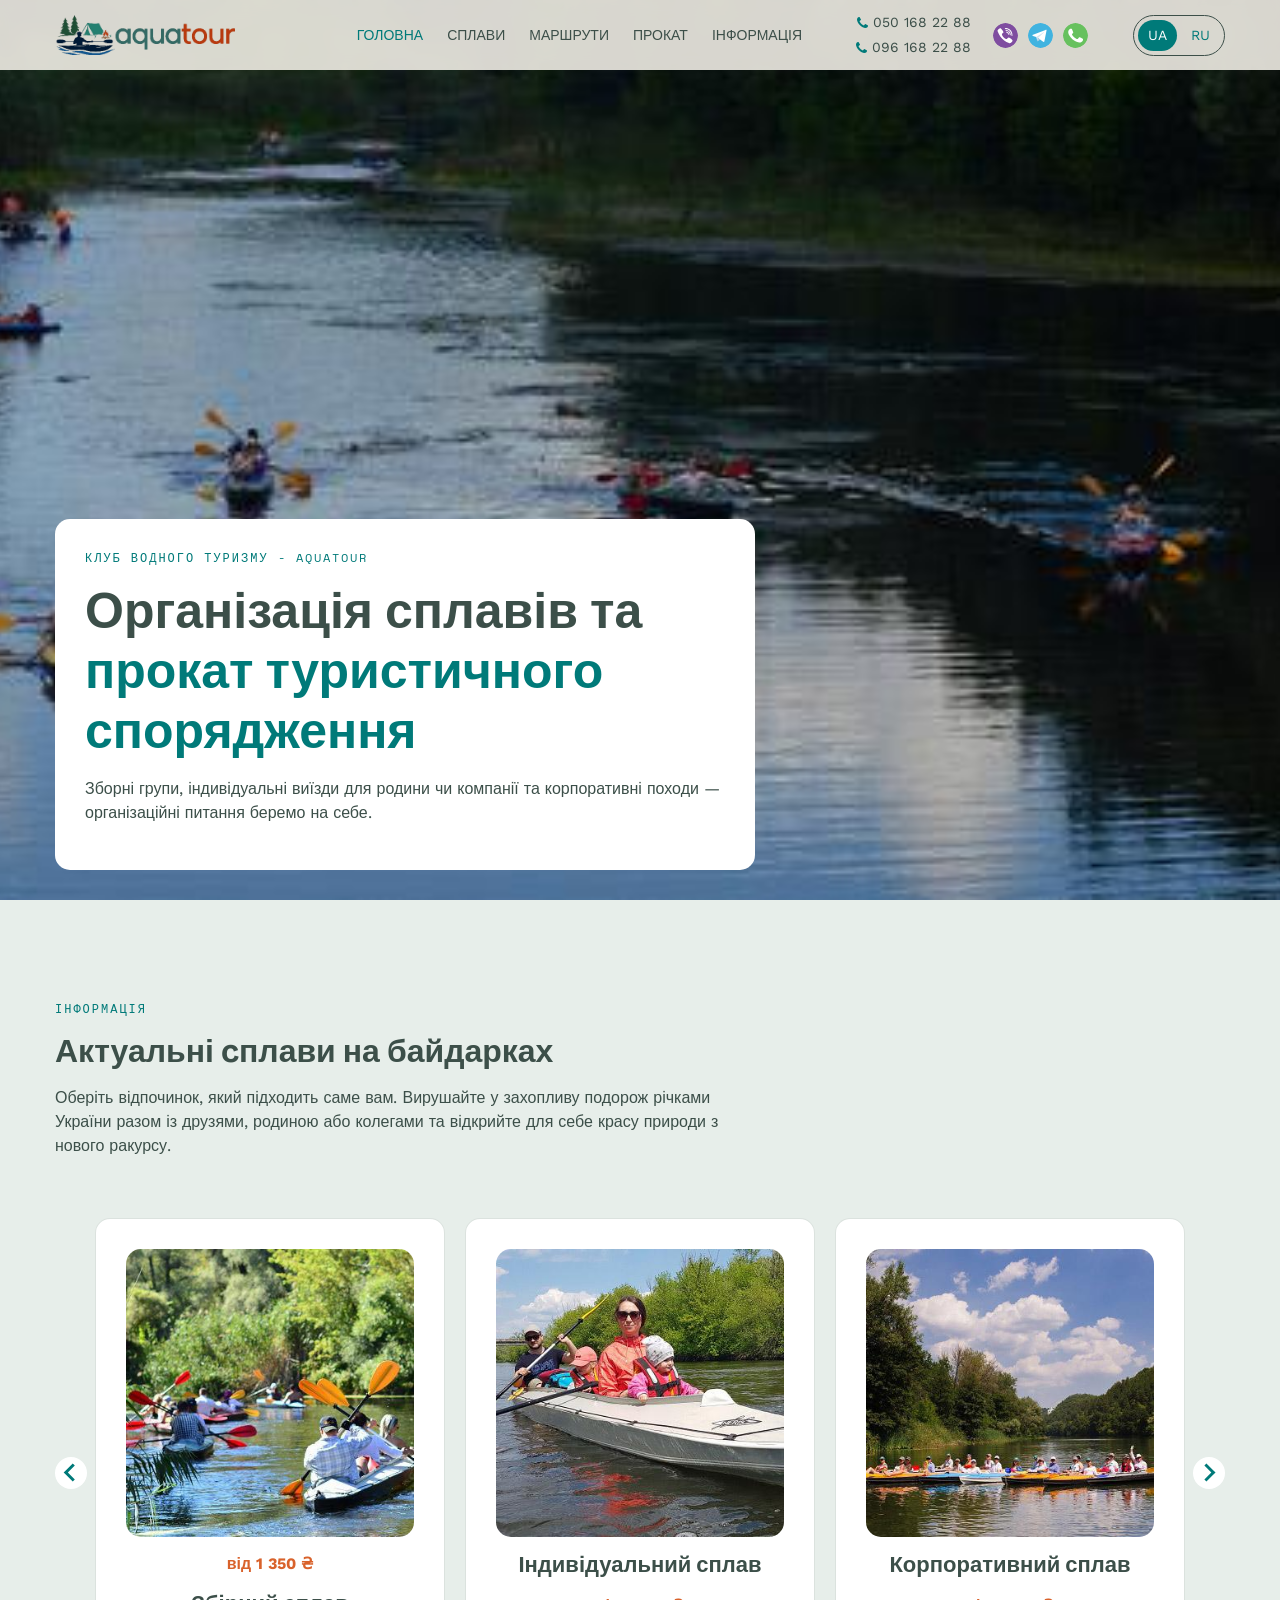
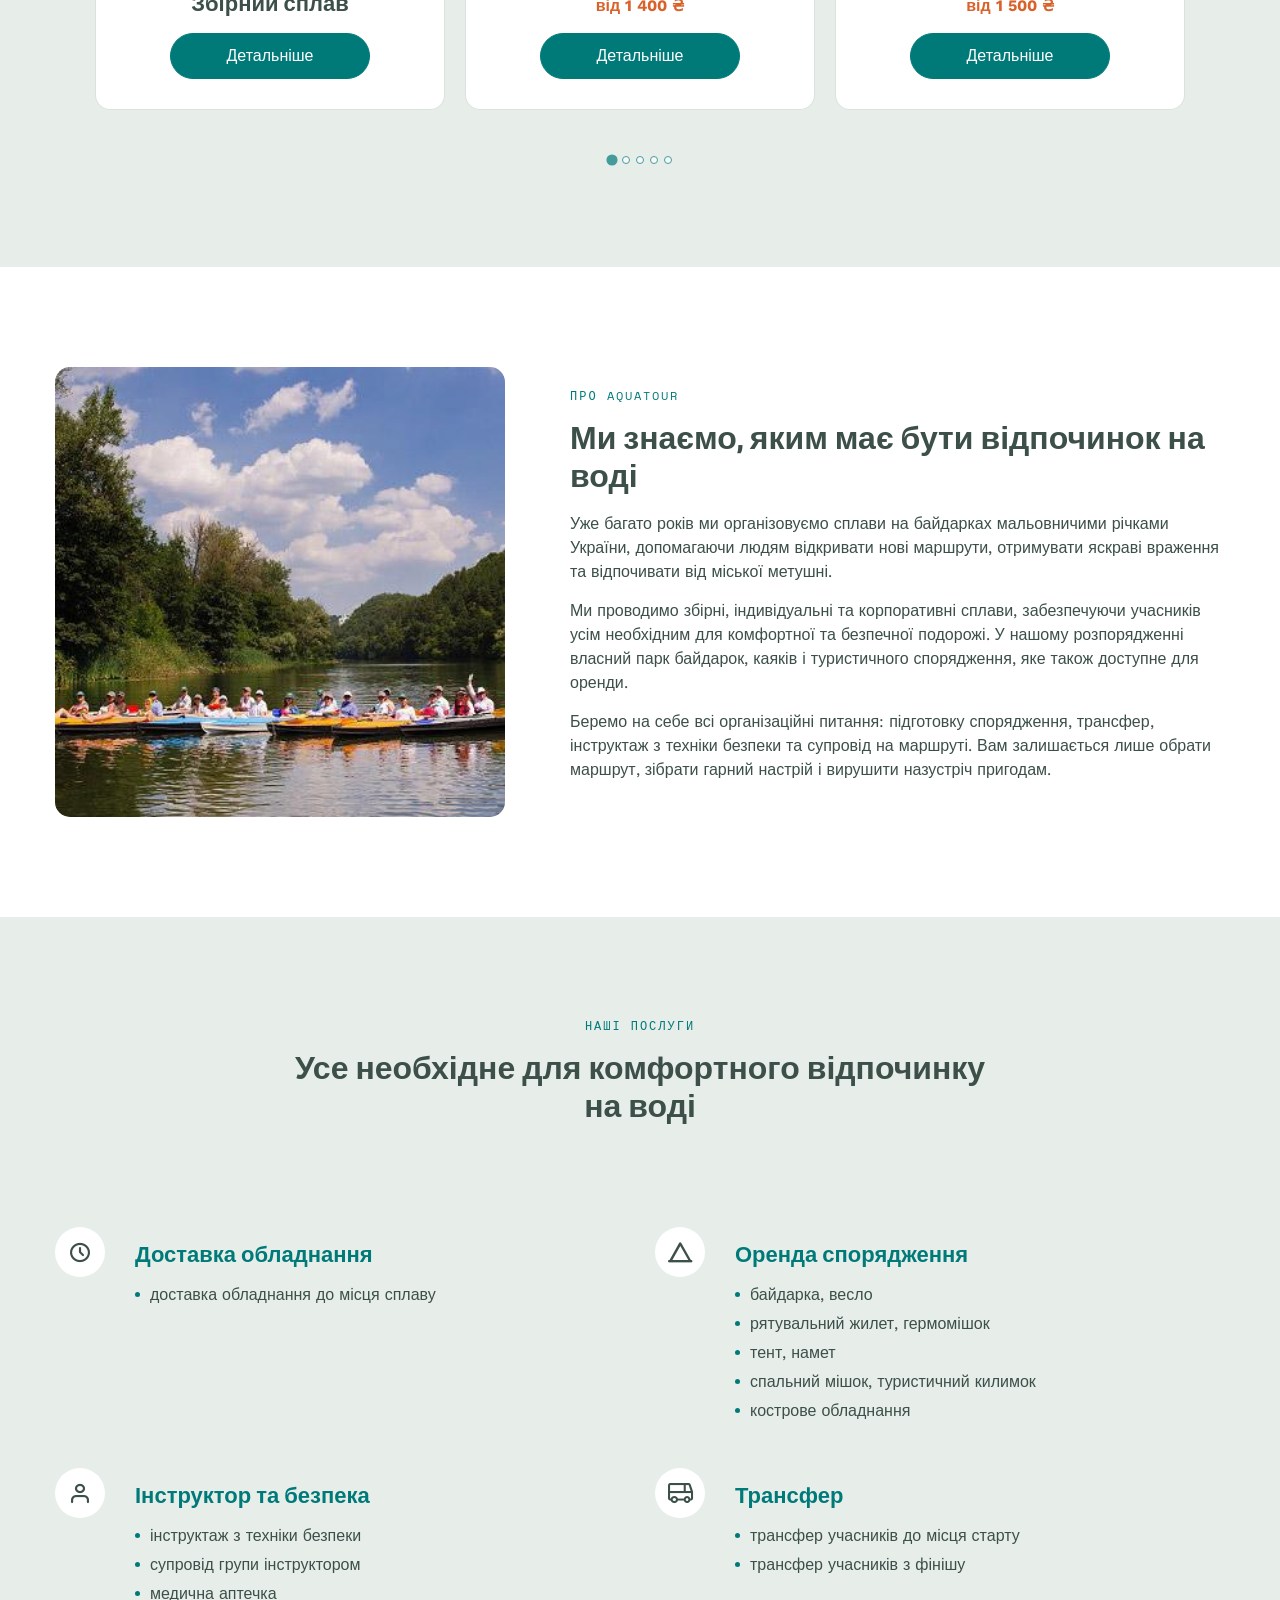
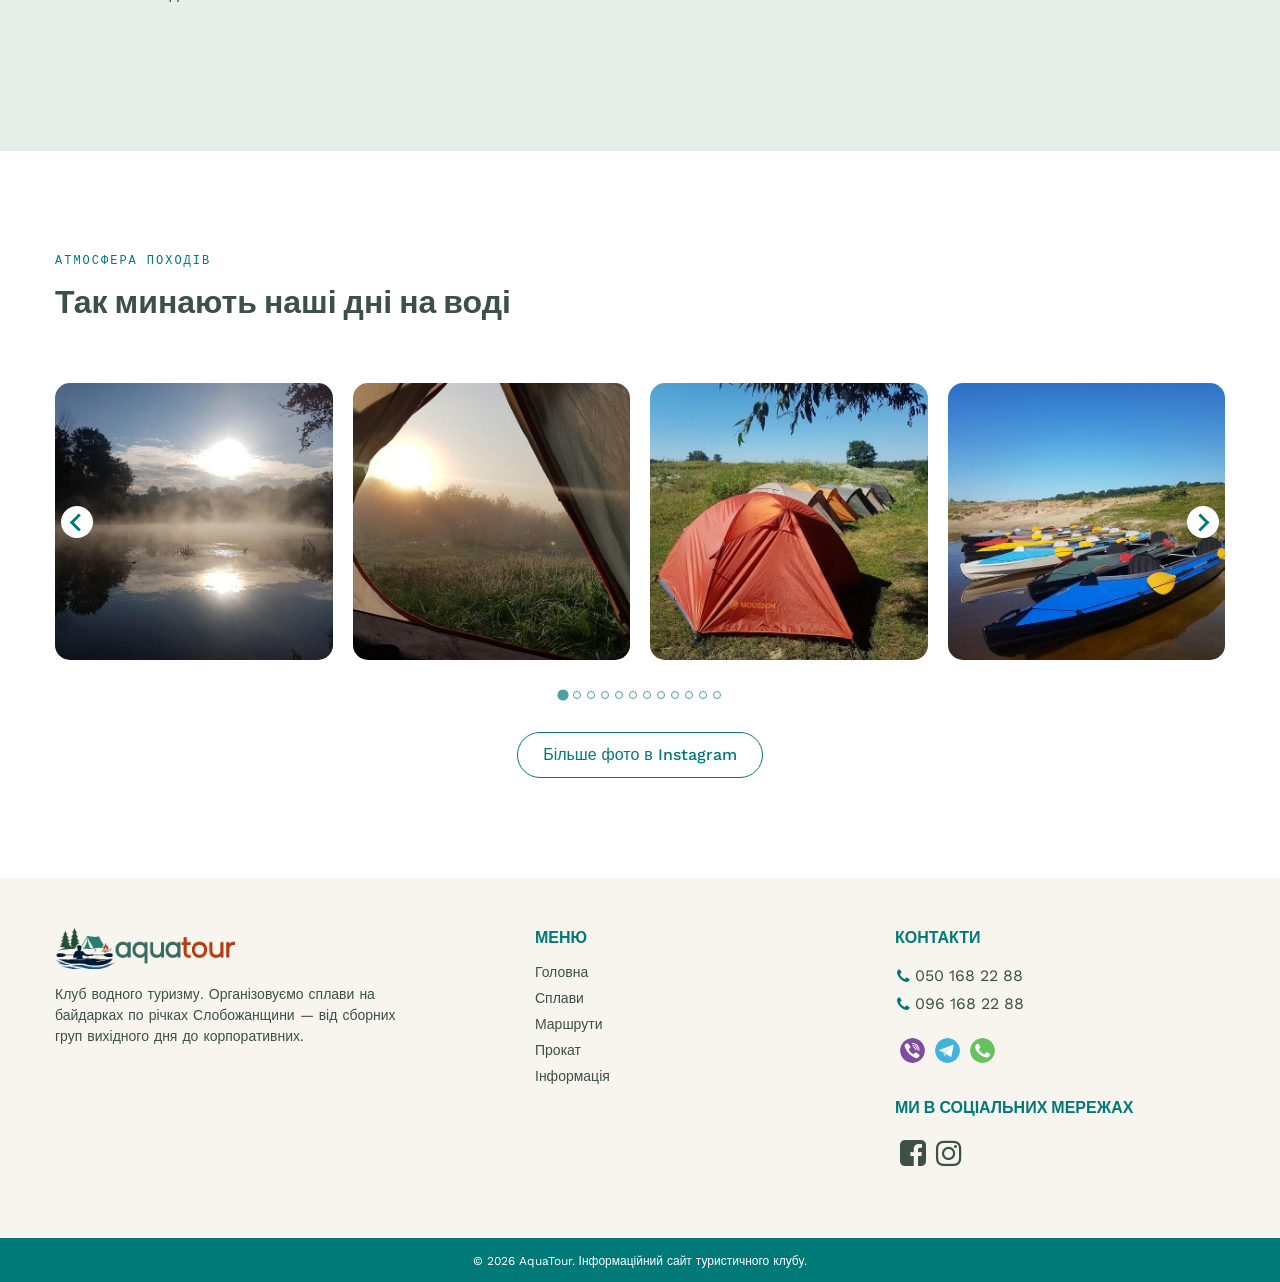
==== commit 2858dada: "update files, add new pages" ====
--- a/index.html
+++ b/index.html
@@ -3,7 +3,7 @@
   <head>
     <meta charset="UTF-8" />
     <meta name="viewport" content="width=device-width, initial-scale=1.0" />
-    <title>Aquatour</title>
+    <title>Головна</title>
   <link href="css/main.min.css" rel="stylesheet"></head>
   <body>
     <div class="wrapper">
@@ -11,7 +11,7 @@
         <div class="container">
           <div class="row">
             <strong class="logo">
-              <a href="#">
+              <a href="index.html">
                 <img
                   src="images/logo.png"
                   width="200"
@@ -27,8 +27,8 @@
                   <li class="active"><a href="index.html">Головна</a></li>
                   <li><a href="splavu.html">Сплави</a></li>
                   <li><a href="marshrytu.html">Маршрути</a></li>
-                  <li><a href="#">Прокат</a></li>
-                  <li><a href="#">Інформація</a></li>
+                  <li><a href="prokat.html">Прокат</a></li>
+                  <li><a href="informatsiya.html">Інформація</a></li>
                 </ul>
               </nav>
               <ul class="contacts-list">
@@ -73,12 +73,15 @@
             <img
               class="bg-img"
               src="images/bg-img-sm-01.jpg"
-              alt="Група туристів на байдарках під час водної подорожі річкою"
+              alt="image description"
           /></picture>
           <div class="container">
-            <div class="text-block">
-              <h1>Сплави на байдарках</h1>
-              <h2>Прокат байдарок та туристичного спорядження</h2>
+            <div class="text-block" data-aos="fade-up">
+              <strong class="subtitle">Клуб водного туризму - aquatour</strong>
+              <h1>
+                Організація сплавів та
+                <span>прокат туристичного спорядження</span>
+              </h1>
               <p>
                 Зборні групи, індивідуальні виїзди для родини чи компанії та
                 корпоративні походи — організаційні питання беремо на себе.
@@ -86,12 +89,23 @@
             </div>
           </div>
         </section>
-        <div class="services-block section">
-          <div class="container">
+        <section class="information-section section">
+          <div class="container">
+            <div class="main-block" data-aos="fade-up">
+              <strong class="subtitle">Інформація</strong>
+              <h2>Актуальні cплави на байдарках</h2>
+              <p>
+                Оберіть відпочинок, який підходить саме вам. Вирушайте у
+                захопливу подорож річками України разом із друзями, родиною або
+                колегами та відкрийте для себе красу природи з нового ракурсу.
+              </p>
+            </div>
             <div
-              class="services-splide splide"
+              class="info-splide splide"
               role="group"
-              aria-label="services carousel"
+              aria-label="info carousel"
+              data-aos="fade-in"
+              data-aos-delay="300"
             >
               <div class="splide__track">
                 <ul class="splide__list">
@@ -100,12 +114,12 @@
                       <div class="card-img">
                         <img
                           class="bg-img"
-                          src="images/kayaking-img-01.jpg"
+                          src="images/splavu-img-01.jpg"
                           alt="image description"
                         />
                       </div>
                       <div class="card-body">
-                        <span class="price">1 350 ₴</span>
+                        <span class="price">від 1 350 ₴</span>
                         <h3>Збірний сплав</h3>
                         <a href="#" class="btn">Детальніше</a>
                       </div>
@@ -116,13 +130,13 @@
                       <div class="card-img">
                         <img
                           class="bg-img"
-                          src="images/kayaking-img-02.jpg"
+                          src="images/splavu-img-02.jpg"
                           alt="image description"
                         />
                       </div>
                       <div class="card-body">
-                        <span class="price">1 400 ₴</span>
                         <h3>Індивідуальний сплав</h3>
+                        <span class="price">від 1 400 ₴</span>
                         <a href="#" class="btn">Детальніше</a>
                       </div>
                     </div>
@@ -132,13 +146,13 @@
                       <div class="card-img">
                         <img
                           class="bg-img"
-                          src="images/kayaking-img-03.jpg"
+                          src="images/splavu-img-03.jpg"
                           alt="image description"
                         />
                       </div>
                       <div class="card-body">
-                        <span class="price">1 500 ₴</span>
                         <h3>Корпоративний сплав</h3>
+                        <span class="price">від 1 500 ₴</span>
                         <a href="#" class="btn">Детальніше</a>
                       </div>
                     </div>
@@ -148,13 +162,13 @@
                       <div class="card-img">
                         <img
                           class="bg-img"
-                          src="images/kayaking-img-01.jpg"
+                          src="images/splavu-img-02.jpg"
                           alt="image description"
                         />
                       </div>
                       <div class="card-body">
-                        <span class="price">1 350 ₴</span>
-                        <h3>Збірний сплав</h3>
+                        <h3>Індивідуальний сплав</h3>
+                        <span class="price">від 1 400 ₴</span>
                         <a href="#" class="btn">Детальніше</a>
                       </div>
                     </div>
@@ -164,13 +178,13 @@
                       <div class="card-img">
                         <img
                           class="bg-img"
-                          src="images/kayaking-img-02.jpg"
+                          src="images/splavu-img-03.jpg"
                           alt="image description"
                         />
                       </div>
                       <div class="card-body">
-                        <span class="price">1 400 ₴</span>
-                        <h3>Індивідуальний сплав</h3>
+                        <h3>Корпоративний сплав</h3>
+                        <span class="price">від 1 500 ₴</span>
                         <a href="#" class="btn">Детальніше</a>
                       </div>
                     </div>
@@ -179,39 +193,34 @@
               </div>
             </div>
           </div>
-        </div>
+        </section>
         <section class="about-section section bg-white">
           <div class="container">
             <div class="row">
-              <div class="img-block">
-                <img
-                  src="images/gallery-img-donec.jpg"
-                  alt="image description"
-                />
-              </div>
-              <div class="text-block">
-                <h2>Сплави на байдарках</h2>
+              <div class="img-block" data-aos="zoom-in">
+                <img src="images/splavu-img-03.jpg" alt="image description" />
+              </div>
+              <div class="text-block" data-aos="fade-up" data-aos-delay="600">
+                <strong class="subtitle">Про AquaTour</strong>
+                <h2>Ми знаємо, яким має бути відпочинок на воді</h2>
                 <p>
-                  Сплави на байдарках — це чудова можливість уже найближчими
-                  вихідними відпочити від повсякденних справ, робочих буднів і
-                  міської метушні та поринути в атмосферу активного відпочинку,
-                  яскравих вражень і справжнього релаксу.
+                  Уже багато років ми організовуємо сплави на байдарках
+                  мальовничими річками України, допомагаючи людям відкривати
+                  нові маршрути, отримувати яскраві враження та відпочивати від
+                  міської метушні.
                 </p>
                 <p>
-                  Неповторна краса природи, спів птахів, свіже повітря, їжа,
-                  приготовлена на вогнищі, та нові знайомства — усе це чекає на
-                  вас у наших походах.
+                  Ми проводимо збірні, індивідуальні та корпоративні сплави,
+                  забезпечуючи учасників усім необхідним для комфортної та
+                  безпечної подорожі. У нашому розпорядженні власний парк
+                  байдарок, каяків і туристичного спорядження, яке також
+                  доступне для оренди.
                 </p>
                 <p>
-                  Щоб зробити ваш відпочинок максимально комфортним, усі
-                  організаційні питання наша досвідчена команда візьме на себе.
-                </p>
-                <p>
-                  Любителям активного відпочинку, нових знайомств і яскравих
-                  вражень чудово підійдуть сплави у збірних групах. Для
-                  відпочинку в колі друзів або вузькому сімейному колі ми
-                  пропонуємо індивідуальні сплави, а для колективів компаній із
-                  задоволенням організуємо корпоративний сплав.
+                  Беремо на себе всі організаційні питання: підготовку
+                  спорядження, трансфер, інструктаж з техніки безпеки та
+                  супровід на маршруті. Вам залишається лише обрати маршрут,
+                  зібрати гарний настрій і вирушити назустріч пригодам.
                 </p>
               </div>
             </div>
@@ -219,16 +228,15 @@
         </section>
         <section class="services-section section">
           <div class="container">
-            <h2>Наші послуги</h2>
+            <div class="main-block" data-aos="fade-up">
+              <strong class="subtitle">Наші послуги</strong>
+              <h2>Усе необхідне для комфортного відпочинку на воді</h2>
+            </div>
             <ul class="services-list">
-              <li>
-                <div class="img-block">
-                  <img
-                    class="bg-img"
-                    src="images/gallery-img-baidarki.jpg"
-                    alt="image description"
-                  />
-                </div>
+              <li data-aos="zoom-in" data-aos-delay="300">
+                <span class="icon">
+                  <i class="icon-time"></i>
+                </span>
                 <div class="text-block">
                   <h3>Доставка обладнання</h3>
                   <ul>
@@ -236,14 +244,10 @@
                   </ul>
                 </div>
               </li>
-              <li>
-                <div class="img-block">
-                  <img
-                    class="bg-img"
-                    src="images/gallery-img-baidarki.jpg"
-                    alt="image description"
-                  />
-                </div>
+              <li data-aos="zoom-in" data-aos-delay="600">
+                <span class="icon">
+                  <i class="icon-tent"></i>
+                </span>
                 <div class="text-block">
                   <h3>Оренда спорядження</h3>
                   <ul>
@@ -255,14 +259,10 @@
                   </ul>
                 </div>
               </li>
-              <li>
-                <div class="img-block">
-                  <img
-                    class="bg-img"
-                    src="images/gallery-img-baidarki.jpg"
-                    alt="image description"
-                  />
-                </div>
+              <li data-aos="zoom-in" data-aos-delay="900">
+                <span class="icon">
+                  <i class="icon-person"></i>
+                </span>
                 <div class="text-block">
                   <h3>Інструктор та безпека</h3>
                   <ul>
@@ -272,14 +272,10 @@
                   </ul>
                 </div>
               </li>
-              <li>
-                <div class="img-block">
-                  <img
-                    class="bg-img"
-                    src="images/gallery-img-baidarki.jpg"
-                    alt="image description"
-                  />
-                </div>
+              <li data-aos="zoom-in" data-aos-delay="1200">
+                <span class="icon">
+                  <i class="icon-bus"></i>
+                </span>
                 <div class="text-block">
                   <h3>Трансфер</h3>
                   <ul>
@@ -288,30 +284,21 @@
                   </ul>
                 </div>
               </li>
-              <li>
-                <div class="img-block">
-                  <img
-                    class="bg-img"
-                    src="images/gallery-img-baidarki.jpg"
-                    alt="image description"
-                  />
-                </div>
-                <div class="text-block">
-                  <h3>Похідна лазня (баня)</h3>
-                </div>
-              </li>
             </ul>
           </div>
         </section>
         <section class="gallery-section section bg-white">
           <div class="container">
-            <div class="main-block">
+            <div class="main-block" data-aos="fade-up">
+              <strong class="subtitle">Атмосфера походів</strong>
               <h2>Так минають наші дні на воді</h2>
             </div>
             <div
               class="gallery-splide splide"
               role="group"
               aria-label="gallery carousel"
+              data-aos="fade-in"
+              data-aos-delay="300"
             >
               <div class="splide__track">
                 <ul class="splide__list">
@@ -486,13 +473,13 @@
                 </ul>
               </div>
             </div>
-            <div class="btn-holder">
+            <div class="btn-holder" data-aos="fade-up" data-aos-delay="600">
               <a href="#" class="btn btn-outline">Більше фото в Instagram</a>
             </div>
           </div>
         </section>
       </main>
-      <footer class="footer">
+      <footer class="footer" data-aos="fade-in" data-aos-delay="400">
         <div class="footer-top">
           <div class="container">
             <div class="row">
@@ -514,10 +501,11 @@
                 <strong class="h5">Меню</strong>
                 <nav class="nav">
                   <ul class="menu">
-                    <li><a href="#">Головна</a></li>
-                    <li><a href="#">Сплави</a></li>
-                    <li><a href="#">Прокат</a></li>
-                    <li><a href="#">Інформація</a></li>
+                    <li><a href="index.html">Головна</a></li>
+                    <li><a href="splavu.html">Сплави</a></li>
+                    <li><a href="marshrytu.html">Маршрути</a></li>
+                    <li><a href="prokat.html">Прокат</a></li>
+                    <li><a href="informatsiya.html">Інформація</a></li>
                   </ul>
                 </nav>
               </div>
--- a/css/main.min.css
+++ b/css/main.min.css
@@ -1,4 +1,4 @@
-:root{--color-black:#000;--color-white:#fff;--color-gray:#a5a2a2;--color-light-gray:#dddad4;--color-green:#007a79;--color-dark-green:#3c4f49;--color-light-green:#e7eeea;--line:rgba(92,122,107,.22);--work-sans-font-family:"Work Sans",sans-serif;--bricolage-font-family:"Bricolage Grotesque",sans-serif;--space-mono-font-family:"Space Mono",monospace;--base-font-family:var(--work-sans-font-family);--base-font-size:16px;--base-line-height:1.5;--base-font-weight:400;--base-margin-bottom:15px;--container-max-width:1200px;--container-padding:0 15px;--heading-font-family:var(--bricolage-font-family);--heading-line-height:1.2;--heading-font-weight:700;--h1-font-size:30px;--h2-font-size:28px;--h3-font-size:22px;--h4-font-size:18px;--h5-font-size:16px;--h6-font-size:14px;--link-color:var(--color-green);--link-hover-color:var(--color-dark-green);--link-text-decoration:none;--btn-font-family:var(--base-font-family);--btn-font-size:16px;--btn-font-weight:500;--btn-line-height:var(--base-line-height);--btn-padding:10px 25px;--btn-color:var(--color-white);--btn-background:var(--color-green);--btn-border:1px solid var(--color-green);--btn-border-radius:25px;--btn-hover-background:var(--color-dark-green);--btn-hover-border-color:var(--color-dark-green);--input-height:46px;--input-color:var(--color-black);--input-placeholder-color:var(--color-gray);--input-padding:10px 15px;--input-border-color:var(--color-black);--input-hover-border-color:var(--color-green);--base-transition-duration:0.3s;--base-transition-timing-function:ease-in-out}/*! normalize.css v8.0.1 | MIT License | github.com/necolas/normalize.css */html{line-height:1.15;-webkit-text-size-adjust:100%}body{margin:0}main{display:block}h1{font-size:2em;margin:.67em 0}hr{box-sizing:content-box;height:0;overflow:visible}pre{font-family:monospace,monospace;font-size:1em}a{background-color:transparent}abbr[title]{border-bottom:none;text-decoration:underline;-webkit-text-decoration:underline dotted;text-decoration:underline dotted}b,strong{font-weight:bolder}code,kbd,samp{font-family:monospace,monospace;font-size:1em}small{font-size:80%}sub,sup{font-size:75%;line-height:0;position:relative;vertical-align:baseline}sub{bottom:-.25em}sup{top:-.5em}img{border-style:none}button,input,optgroup,select,textarea{font-family:inherit;font-size:100%;line-height:1.15;margin:0}button,input{overflow:visible}button,select{text-transform:none}[type=button],[type=reset],[type=submit],button{-webkit-appearance:button}[type=button]::-moz-focus-inner,[type=reset]::-moz-focus-inner,[type=submit]::-moz-focus-inner,button::-moz-focus-inner{border-style:none;padding:0}[type=button]:-moz-focusring,[type=reset]:-moz-focusring,[type=submit]:-moz-focusring,button:-moz-focusring{outline:1px dotted ButtonText}fieldset{padding:.35em .75em .625em}legend{box-sizing:border-box;color:inherit;display:table;max-width:100%;padding:0;white-space:normal}progress{vertical-align:baseline}textarea{overflow:auto}[type=checkbox],[type=radio]{box-sizing:border-box;padding:0}[type=number]::-webkit-inner-spin-button,[type=number]::-webkit-outer-spin-button{height:auto}[type=search]{-webkit-appearance:textfield;outline-offset:-2px}[type=search]::-webkit-search-decoration{-webkit-appearance:none}::-webkit-file-upload-button{-webkit-appearance:button;font:inherit}details{display:block}summary{display:list-item}[hidden],template{display:none}@font-face{font-display:block;font-family:icomoon;font-style:normal;font-weight:400;src:url(../fonts/icomoon.woff) format("woff")}[class*=" icon-"],[class^=icon-]{font-family:icomoon!important;speak:never;font-style:normal;font-variant:normal;font-weight:400;line-height:1;text-transform:none;-webkit-font-smoothing:antialiased;-moz-osx-font-smoothing:grayscale}.icon-arrow-right:before{content:""}.icon-case:before{content:""}.icon-phone:before{content:""}.icon-bus:before{content:""}.icon-calendar:before{content:""}.icon-tent:before{content:""}.icon-person:before{content:""}.icon-cup:before{content:""}.icon-time:before{content:""}.icon-wave:before{content:""}.icon-users:before{content:""}.icon-compass:before{content:""}.icon-facebook:before{content:""}.icon-instagram:before{content:""}.icon-card:before{content:""}@font-face{font-display:swap;font-family:Work Sans;font-style:normal;font-weight:400;src:url(../fonts/WorkSans-Regular.woff2) format("woff2")}@font-face{font-display:swap;font-family:Work Sans;font-style:normal;font-weight:500;src:url(../fonts/WorkSans-Medium.woff2) format("woff2")}@font-face{font-display:swap;font-family:Work Sans;font-style:normal;font-weight:700;src:url(../fonts/WorkSans-Bold.woff2) format("woff2")}@font-face{font-display:swap;font-family:Bricolage Grotesque;font-style:normal;font-weight:700;src:url(../fonts/BricolageGrotesque-Bold.woff2) format("woff2")}@font-face{font-display:swap;font-family:Space Mono;font-style:normal;font-weight:400;src:url(../fonts/SpaceMono-Regular.woff2) format("woff2")}.accordion,.booking-steps-list,.contact-block .info-list,.contacts-list,.items-list,.languages-list,.menu,.messengers-list,.services-list,.social-networks,.tabset,.tag-list,ul:not([class]):not([id]){list-style:none;margin:0;padding:0}html{box-sizing:border-box}*,:after,:before{box-sizing:inherit}.resize-active *{transition:none!important}body{background:var(--color-light-green);color:var(--color-dark-green);font-family:var(--base-font-family);font-size:var(--base-font-size);font-weight:var(--base-font-weight);line-height:var(--base-line-height);min-width:320px}.h1,.h2,.h3,.h4,.h5,.h6,h1,h2,h3,h4,h5,h6,ol,p,ul{margin:0 0 var(--base-margin-bottom)}.h1,.h2,.h3,.h4,.h5,.h6,h1,h2,h3,h4,h5,h6{font-family:var(--heading-font-family);font-weight:var(--heading-font-weight);line-height:var(--heading-line-height)}.h1,.h2,.h3,.h4,.h5,.h6{display:block}.h1,h1{font-size:32px}.h1 span,h1 span{color:var(--color-green)}.h2,h2{font-size:var(--h2-font-size)}.h3,h3{font-size:var(--h3-font-size)}.h4,h4{font-size:var(--h4-font-size)}.h5,h5{font-size:var(--h5-font-size)}.h6,h6{font-size:var(--h6-font-size)}.subtitle{color:var(--color-green);display:block;font-family:var(--space-mono-font-family);font-size:12px;font-weight:400;letter-spacing:2px;text-transform:uppercase}.subtitle,ul:not([class]):not([id]){margin-bottom:15px}ul:not([class]):not([id]) li{margin-bottom:5px;padding-left:15px;position:relative}ul:not([class]):not([id]) li:before{background:var(--color-green);border-radius:50%;content:"";height:5px;left:0;position:absolute;top:9px;width:5px}address{font-style:normal}img{height:auto;max-width:100%}a{color:var(--link-color);-webkit-text-decoration:var(--link-text-decoration);text-decoration:var(--link-text-decoration);transition:color var(--base-transition-duration) var(--base-transition-timing-function)}.wrapper{overflow:hidden;position:relative}.container{margin:0 auto;max-width:var(--container-max-width);padding:var(--container-padding)}.section{padding:50px 0}.bg-white{background:var(--color-white)}.bg-green{background:var(--color-green);color:var(--color-white)}.text-center{text-align:center}.lines{height:100%;left:0;opacity:.5;position:absolute;top:0;width:300%}.lines path:first-child{animation:dashMove 20s linear infinite}.lines path:nth-child(2){animation:dashMoveReverse 25s linear infinite}.lines path:last-child{animation:dashMove 30s linear infinite}.main-block{margin-bottom:50px;max-width:700px}.bg-img{height:100%;left:0;-o-object-fit:cover;object-fit:cover;position:absolute;top:0;width:100%}.link-more{align-items:center;color:var(--link-color);display:inline-flex;font-weight:600;justify-content:center;position:relative}.link-more:before{background:var(--link-color);bottom:0;content:"";height:2px;left:0;position:absolute;transition:width var(--base-transition-duration) var(--base-transition-timing-function);width:0}.link-more i{margin-left:5px;transition:transform var(--base-transition-duration) var(--base-transition-timing-function)}.icon{align-items:center;background:var(--color-light-green);border-radius:15px;color:var(--color-dark-green);display:flex;font-size:20px;height:46px;justify-content:center;margin-bottom:15px;padding:2px;width:46px}.icon .icon-wave{font-size:14px}form{margin:0 0 var(--base-margin-bottom)}input[type=email],input[type=password],input[type=search],input[type=tel],input[type=text],textarea{-webkit-appearance:none;-moz-appearance:none;appearance:none;border:1px solid var(--input-border-color);color:var(--input-color);height:var(--input-height);margin-bottom:var(--base-margin-bottom);padding:var(--input-padding);transition:border-color var(--base-transition-duration) var(--base-transition-timing-function);width:100%}input[type=email]::-moz-placeholder,input[type=password]::-moz-placeholder,input[type=search]::-moz-placeholder,input[type=tel]::-moz-placeholder,input[type=text]::-moz-placeholder,textarea::-moz-placeholder{color:var(--input-placeholder-color)}input[type=email]::placeholder,input[type=password]::placeholder,input[type=search]::placeholder,input[type=tel]::placeholder,input[type=text]::placeholder,textarea::placeholder{color:var(--input-placeholder-color)}input[type=email]:focus-visible,input[type=password]:focus-visible,input[type=search]:focus-visible,input[type=tel]:focus-visible,input[type=text]:focus-visible,textarea:focus-visible{border-color:var(--input-hover-border-color);outline:none}textarea{resize:none}button,input[type=button],input[type=reset],input[type=submit]{-webkit-appearance:none;-moz-appearance:none;appearance:none;cursor:pointer}.header{background:var(--color-light-gray);left:0;padding:10px 0;position:fixed;right:0;top:0;z-index:9999}.header .row{align-items:center;display:flex;justify-content:space-between;margin:0}.headroom{transition:transform .2s linear;will-change:transform}.headroom--pinned{transform:translateY(0)}.headroom--unpinned{transform:translateY(-100%)}.logo{display:block;line-height:1;width:180px}.nav-opener{background:transparent;border:none;display:block;height:30px;padding:0;position:relative;width:30px}.nav-opener span,.nav-opener:after,.nav-opener:before{background:var(--color-black);height:2px;left:50%;position:absolute;top:14px;transform:translateX(-50%);transition:all var(--base-transition-duration) var(--base-transition-timing-function);width:28px}.nav-opener:after,.nav-opener:before{content:"";top:6px}.nav-opener:after{top:22px}.nav-active .nav-opener:after,.nav-active .nav-opener:before{top:14px;transform:translateX(-50%) rotate(45deg)}.nav-active .nav-opener:after{transform:translateX(-50%) rotate(-45deg)}.nav-active .nav-opener span{opacity:0}.drop{transition:opacity var(--base-transition-duration) var(--base-transition-timing-function),visibility var(--base-transition-duration) var(--base-transition-timing-function)}.nav-active .drop{opacity:1;visibility:visible}.drop a{color:var(--color-dark-green)}.drop .contacts-list li,.drop .messengers-list{justify-content:center}.menu{font-size:18px;font-weight:500;margin-bottom:30px;text-transform:uppercase}.menu li{margin-bottom:10px}.menu li.active a{color:var(--color-green)}.contacts-list{margin-bottom:15px}.contacts-list li{align-items:center;display:flex;margin-bottom:5px}.contacts-list i{color:var(--color-green);margin-right:5px}.messengers-list{align-items:center;display:flex;flex-wrap:wrap;font-size:0;margin-bottom:15px}.messengers-list li{padding:5px}.messengers-list a{display:block;position:relative;transition:opacity var(--base-transition-duration) var(--base-transition-timing-function);width:30px}.messengers-list a img{position:relative;z-index:2}.messengers-list a:before{background:var(--color-white);border-radius:50%;content:"";height:80%;left:50%;position:absolute;top:50%;transform:translate(-50%,-50%);width:80%;z-index:1}.languages-list{align-items:center;border:1px solid var(--color-dark-green);border-radius:25px;display:inline-flex;justify-content:center;padding:2px;text-transform:uppercase}.languages-list li{padding:2px}.languages-list li.active a{background:var(--color-green);color:var(--color-white)}.languages-list a{border-radius:25px;color:var(--color-green);display:inline-block;padding:5px 10px;transition:color var(--base-transition-duration) var(--base-transition-timing-function),background var(--base-transition-duration) var(--base-transition-timing-function);vertical-align:middle}.intro-section{color:var(--color-white);display:flex;flex-direction:column;justify-content:flex-end;min-height:100vh;min-height:100svh;padding:100px 0 15px;position:relative}.intro-section:has(.bg-img):before{background:var(--color-black);content:"";inset:0;opacity:.5;position:absolute;z-index:1}.intro-section.text-center{align-items:center;display:flex;justify-content:center;padding:100px 0 50px;z-index:2}.intro-section .container{position:relative;width:100%;z-index:1}.intro-section .main-block{margin:0;max-width:100%}.intro-section .text-block{border-radius:15px;margin-right:auto;max-width:700px;padding:30px 15px}.kayaking-card{align-items:flex-start;background:var(--color-white);border:1px solid var(--line);border-radius:15px;display:flex;flex-direction:column;margin-bottom:15px;overflow:hidden;padding:15px}.kayaking-card .text-block{flex:1 0 auto}.rent-section .row{margin-bottom:30px}.rent-section .btn-holder{text-align:center}.rent-card{border:1px solid var(--line);border-radius:15px;margin-bottom:15px;overflow:hidden;padding:15px;text-align:center}.rent-card,.rent-card .card-body{display:flex;flex-direction:column}.rent-card .card-body{align-items:center;flex:1 0 auto;justify-content:space-between}.rent-card .price{color:var(--color-green);display:block;font-weight:700;margin-bottom:15px}.gallery-section .btn-holder{text-align:center}.gallery-splide .bg-block{aspect-ratio:1;display:block;position:relative}.booking-steps-list{counter-reset:list-counter}.booking-steps-list li{counter-increment:list-counter}.booking-steps-list li .booking-card:before{content:counter(list-counter,decimal-leading-zero)}.booking-card{background:var(--color-white);border:1px solid var(--line);border-radius:15px;margin-bottom:15px;overflow:hidden;padding:15px}.booking-card:before{color:var(--line);display:block;font-family:var(--space-mono-font-family);font-size:30px;font-weight:700;margin-bottom:15px}.booking-card h3{color:var(--color-green)}.info-section .main-block{margin:0 auto 50px;text-align:center}.info-section h3{color:var(--color-green);margin-bottom:50px}.info-section h3,.items-list{text-align:center}.items-list li{border-bottom:1px solid var(--line);margin-bottom:30px;padding:0 0 15px}.items-list li:last-child{border-right:0}.items-list .icon{margin:0 auto 15px}.schedule-block .info-block{border:1px solid var(--line);border-radius:15px;margin-bottom:15px;overflow:hidden;padding:15px}.routes-section .row{margin-bottom:30px}.routes-section .btn-holder{text-align:center}.routes-section .heading-block{align-items:center;border-bottom:2px solid var(--color-green);color:var(--color-green);display:flex;flex-wrap:wrap;justify-content:space-between;margin-bottom:30px;padding-bottom:10px}.routes-section .heading-block h3{margin-bottom:0}.routes-section .heading-block .num{font-family:var(--space-mono-font-family)}.route-card{background:var(--color-white);border:1px solid var(--line);border-radius:15px;margin-bottom:15px;overflow:hidden;padding:15px}.route-card .card-footer{text-align:center}.route-card .price{color:var(--color-green);display:block;font-size:18px;font-weight:700;margin-bottom:30px;text-align:left}.route-card .price small{color:var(--color-gray);font-weight:400}.tag-list{align-items:center;display:flex;flex-wrap:wrap;font-size:14px;font-weight:500;margin:0 -2px 15px}.tag-list li{padding:2px}.tag-list .tag{align-items:center;background:var(--color-light-green);border-radius:15px;display:inline-flex;justify-content:center;padding:5px 10px}.contact-block{background:var(--color-green);border-radius:15px;color:var(--color-white);overflow:hidden}.contact-block .bg-block{padding-bottom:55%;position:relative}.contact-block .text-block{padding:30px 15px 15px}.contact-block .info-list>li{margin-bottom:15px}.contact-block .messengers-list{margin:0 -5px}.contact-block .h4{margin-bottom:5px}.contact-block a,.contact-block i{color:inherit}.inform-section .text-block{border-left:5px solid var(--color-green);padding-left:30px}.services-block .services-splide .splide__slide{display:flex}.services-block .services-splide .splide__arrow--prev{left:0}.services-block .services-splide .splide__arrow--next{right:0}.services-block .services-splide .card{width:100%}.about-section .img-block{margin-bottom:30px}.about-section .img-block img{width:100%}.card{display:flex;flex-direction:column;text-align:center}.card .card-img{aspect-ratio:1;position:relative}.card .card-body{align-items:center;background:var(--color-white);display:flex;flex:1 0 auto;flex-direction:column;justify-content:space-between;padding:15px;position:relative}.card .price{background:var(--color-white);bottom:calc(100% + 15px);color:var(--color-green);font-weight:700;left:15px;padding:5px 10px;position:absolute}.services-section h2{margin-bottom:50px;text-align:center}.services-list>li{margin-bottom:30px}.services-list .img-block{border-radius:50%;height:100px;margin:0 auto 15px;overflow:hidden;position:relative;width:100px}.services-list .text-block{margin:0 auto;max-width:340px}.services-list h3{color:var(--color-green);text-align:center}@keyframes dashMove{to{stroke-dashoffset:-160}}@keyframes dashMoveReverse{to{stroke-dashoffset:160}}.footer{text-align:center}.footer .col{margin-bottom:30px}.footer .col:last-of-type{margin-bottom:0}.footer .logo{margin:0 auto 15px}.footer .text-block{font-size:14px}.footer .h5{color:var(--color-green);text-transform:uppercase}.footer a{color:var(--color-dark-green)}.footer .menu{display:block;text-transform:none}.footer .menu li{margin-bottom:5px;padding:0}.footer .contacts-list li,.footer .messengers-list,.footer .social-networks{justify-content:center}.footer .messengers-list{margin-bottom:30px}.footer-top{background:var(--color-light-gray);padding:50px 0}.footer-bottom{background:var(--color-green);color:var(--color-white);padding:10px 0;text-align:center}.social-networks{display:flex;flex-wrap:wrap;justify-content:center}.social-networks li{padding:5px}.social-networks a{display:block;font-size:0}.social-networks i{font-size:30px}.copyright{font-size:12px}.btn{background:var(--btn-background);border:var(--btn-border);border-radius:var(--btn-border-radius);color:var(--btn-color);cursor:pointer;display:inline-block;font-family:var(--btn-font-family);font-size:var(--btn-font-size);font-weight:var(--btn-font-weight);line-height:var(--btn-line-height);min-width:200px;padding:var(--btn-padding);text-align:center;transition:color var(--base-transition-duration) var(--base-transition-timing-function),background var(--base-transition-duration) var(--base-transition-timing-function),border-color var(--base-transition-duration) var(--base-transition-timing-function);vertical-align:middle}.btn.btn-outline{background:transparent;color:var(--color-green)}.splide{margin:0 -10px 30px}.splide .splide__track{margin-bottom:15px}.splide .splide__slide{padding:0 10px}.splide .splide__pagination{position:static}.splide .splide__arrow{transition:background var(--base-transition-duration) var(--base-transition-timing-function)}.splide .splide__arrow svg{transition:fill var(--base-transition-duration) var(--base-transition-timing-function)}.splide__pagination .splide__pagination__page{background:var(--color-white);border:1px solid var(--color-green)}.splide__pagination .splide__pagination__page.is-active{background:var(--color-green)}.accordion-item{border-bottom:1px solid rgba(92,122,107,.22);overflow:hidden;transition:background var(--base-transition-duration) var(--base-transition-timing-function)}.accordion-item:first-child{border-top:1px solid rgba(92,122,107,.22)}.accordion-item.active{background:var(--color-light-green)}.accordion-item.active .accordion-slide{display:block}.accordion-item.active .accordion-opener{color:var(--color-green)}.accordion-item.active .icon-plus:after{height:0}.accordion-slide{display:none}.accordion-opener{background:transparent;border:none;color:var(--color-green);display:block;font-size:16px;font-weight:700;padding:15px 45px 15px 15px;position:relative;text-align:left;transition:color var(--base-transition-duration) var(--base-transition-timing-function);width:100%}.accordion .icon-plus{height:20px;position:absolute;right:15px;top:50%;transform:translateY(-50%);width:20px}.accordion .icon-plus:after,.accordion .icon-plus:before{background:var(--color-green);content:"";height:2px;left:50%;position:absolute;top:50%;transform:translate(-50%,-50%);width:16px}.accordion .icon-plus:after{height:16px;transition:height var(--base-transition-duration) var(--base-transition-timing-function);width:2px}.accordion .text-block{padding:15px}.tabset{display:flex;flex-wrap:wrap;margin:0 -5px}.tab-item{padding:5px}.tab-opener{background:transparent;border:1px solid var(--color-green);border-radius:var(--btn-border-radius);color:var(--color-green);font-size:var(--btn-font-size);padding:var(--btn-padding);transition:color var(--base-transition-duration) var(--base-transition-timing-function),background var(--base-transition-duration) var(--base-transition-timing-function),opacity var(--base-transition-duration) var(--base-transition-timing-function),border-color var(--base-transition-duration) var(--base-transition-timing-function)}.tab-opener.active{background:var(--color-green);border-color:var(--color-green);color:var(--color-white)}.tab-opener.disabled{opacity:.5;pointer-events:none}.tab-content{overflow:hidden;will-change:height}.tab-panel{display:none;padding:30px 0}.tab-panel.active{display:block}@media (min-width:576px){.booking-steps-list{display:flex;flex-wrap:wrap;margin:0 -15px}.booking-steps-list li{display:flex;padding:0 15px 15px;width:50%}.items-list{border-bottom:1px solid var(--line);border-top:1px solid var(--line);display:flex;flex-wrap:wrap;justify-content:center;margin-bottom:50px}.items-list li{border-bottom:0;margin-bottom:0;padding:30px 15px;width:50%}.services-list>li{display:flex}.services-list .text-block:has(ul,p){display:block;padding:20px 0 0 30px}.services-list .text-block{align-items:center;display:flex;max-width:100%;padding:0 0 0 30px;width:calc(100% - 100px)}.services-list h3{text-align:left}}@media (min-width:768px){.row{display:flex;flex-wrap:wrap;margin:0 -15px}.col{padding:0 15px 15px;width:33.33%}.col-md-50{width:50%}.col-md-40{width:40%}.col-md-30{width:30%}.lines{width:200%}.kayaking-section .col,.rent-section .col{display:flex}.info-section .main-block{margin-bottom:100px}.schedule-block .col{display:flex}.schedule-block .info-block{width:100%}.route-card,.routes-section .col{display:flex}.route-card{flex-direction:column;padding:30px}.route-card .card-body{flex:1 0 auto}.contact-block{display:flex}.contact-block .bg-block,.contact-block .text-block{width:50%}.contact-block .bg-block{padding-bottom:0}.contact-block .text-block{padding:30px}.services-block .services-splide{margin:0;padding:0 30px}.about-section .img-block,.about-section .text-block{padding:0 15px}.about-section .img-block{margin-bottom:0;width:40%}.about-section .text-block{width:60%}.services-list{display:flex;flex-wrap:wrap;margin:0 -15px}.services-list>li{padding:0 15px;width:50%}.footer{text-align:left}.footer .col{margin-bottom:0}.footer .logo{margin:0 0 15px}.footer .text-block{padding-right:50px}.footer .contacts-list li,.footer .messengers-list,.footer .social-networks,.social-networks{justify-content:flex-start}.splide .splide__arrow{background:var(--color-white);opacity:1;top:calc(50% - 15px)}.splide .splide__arrow svg{fill:var(--color-green)}}@media (min-width:1024px){.h1,h1{font-size:50px}.h2,h2{font-size:32px}.col-lg-25{width:25%}.section{padding:100px 0}.header{font-size:14px}.nav-opener{display:none}.drop{align-items:center;display:flex;flex-direction:row;flex-wrap:wrap;justify-content:center;max-width:calc(100% - 180px)}.drop .contacts-list{margin:0 15px 0 0}.drop .contacts-list li{justify-content:flex-end}.drop .messengers-list,.menu{justify-content:flex-end;margin:0 20px 0 0}.menu{align-items:center;display:flex;flex-wrap:wrap;font-size:14px}.menu li{margin:0;padding:2px 8px}.contacts-list li{margin:0;padding:2px}.messengers-list a{width:25px}.languages-list{justify-content:flex-end}.intro-section{padding:100px 0 30px}.intro-section .main-block h1{font-size:60px}.intro-section .text-block,.kayaking-card,.rent-card{padding:30px}.booking-steps-list li{width:25%}.items-list{border:none}.items-list li{border-right:1px solid var(--line);width:20%}.splide .splide__slide{padding:10px}}@media (min-width:1280px){.lines{width:100%}.drop .messengers-list,.menu{margin-right:40px}.menu li{padding:2px 12px}.footer .text-block{padding-right:100px}}@media (max-width:1023px){body.nav-active{overflow:hidden}.drop{align-items:center;backdrop-filter:blur(10px);background:var(--color-light-gray);display:flex;flex-direction:column;height:calc(100dvh - 63px);justify-content:center;left:0;opacity:0;overflow-y:auto;padding:50px 15px;position:absolute;right:0;text-align:center;top:100%;visibility:hidden}}@media (max-width:767px){form{max-width:600px}}@media (hover:hover)and (pointer:fine){a:hover{color:var(--link-hover-color)}.link-more:hover{color:var(--link-color)}.link-more:hover:before{width:100%}.link-more:hover i{transform:translateX(3px)}input[type=email]:hover,input[type=password]:hover,input[type=search]:hover,input[type=tel]:hover,input[type=text]:hover,textarea:hover{border-color:var(--input-hover-border-color)}.drop a:hover{color:var(--color-green)}.messengers-list a:hover{opacity:.7}.languages-list a:hover{background:var(--color-green);color:var(--color-white)}.contact-block a:hover{color:var(--color-gray)}.footer a:hover,.social-networks a:hover{color:var(--color-green)}.btn.btn-outline:hover{background:var(--btn-background);border-color:var(--btn-border-color);color:var(--btn-color)}.btn:hover{background:var(--btn-hover-background);border-color:var(--btn-hover-border-color);color:var(--btn-color)}.splide .splide__arrow:hover{background:var(--color-green)}.splide .splide__arrow:hover svg{fill:var(--color-white)}.tab-opener:hover{background:var(--color-green);border-color:var(--color-green);color:var(--color-white)}}
+:root{--color-black:#000;--color-white:#fff;--color-gray:#a5a2a2;--color-dark-green:#3c4f49;--color-green:#007a79;--color-light-green:#e7eeea;--color-yellow:#e8a020;--color-orange:#d9622b;--line:rgba(92,122,107,.22);--work-sans-font-family:"Work Sans",sans-serif;--bricolage-font-family:"Bricolage Grotesque",sans-serif;--space-mono-font-family:"Space Mono",monospace;--base-font-family:var(--work-sans-font-family);--base-font-size:16px;--base-line-height:1.5;--base-font-weight:400;--base-margin-bottom:15px;--container-max-width:1200px;--container-padding:0 15px;--heading-font-family:var(--bricolage-font-family);--heading-line-height:1.2;--heading-font-weight:700;--h1-font-size:30px;--h2-font-size:28px;--h3-font-size:22px;--h4-font-size:18px;--h5-font-size:16px;--h6-font-size:14px;--link-color:var(--color-green);--link-hover-color:var(--color-dark-green);--link-text-decoration:none;--btn-font-family:var(--base-font-family);--btn-font-size:16px;--btn-font-weight:500;--btn-line-height:var(--base-line-height);--btn-padding:10px 25px;--btn-color:var(--color-white);--btn-background:var(--color-green);--btn-border:1px solid var(--color-green);--btn-border-radius:25px;--btn-hover-background:var(--color-dark-green);--btn-hover-border-color:var(--color-dark-green);--input-height:46px;--input-color:var(--color-black);--input-placeholder-color:var(--color-gray);--input-padding:10px 15px;--input-border-color:var(--color-black);--input-hover-border-color:var(--color-green);--base-transition-duration:0.3s;--base-transition-timing-function:ease-in-out}/*! normalize.css v8.0.1 | MIT License | github.com/necolas/normalize.css */html{line-height:1.15;-webkit-text-size-adjust:100%}body{margin:0}main{display:block}h1{font-size:2em;margin:.67em 0}hr{box-sizing:content-box;height:0;overflow:visible}pre{font-family:monospace,monospace;font-size:1em}a{background-color:transparent}abbr[title]{border-bottom:none;text-decoration:underline;-webkit-text-decoration:underline dotted;text-decoration:underline dotted}b,strong{font-weight:bolder}code,kbd,samp{font-family:monospace,monospace;font-size:1em}small{font-size:80%}sub,sup{font-size:75%;line-height:0;position:relative;vertical-align:baseline}sub{bottom:-.25em}sup{top:-.5em}img{border-style:none}button,input,optgroup,select,textarea{font-family:inherit;font-size:100%;line-height:1.15;margin:0}button,input{overflow:visible}button,select{text-transform:none}[type=button],[type=reset],[type=submit],button{-webkit-appearance:button}[type=button]::-moz-focus-inner,[type=reset]::-moz-focus-inner,[type=submit]::-moz-focus-inner,button::-moz-focus-inner{border-style:none;padding:0}[type=button]:-moz-focusring,[type=reset]:-moz-focusring,[type=submit]:-moz-focusring,button:-moz-focusring{outline:1px dotted ButtonText}fieldset{padding:.35em .75em .625em}legend{box-sizing:border-box;color:inherit;display:table;max-width:100%;padding:0;white-space:normal}progress{vertical-align:baseline}textarea{overflow:auto}[type=checkbox],[type=radio]{box-sizing:border-box;padding:0}[type=number]::-webkit-inner-spin-button,[type=number]::-webkit-outer-spin-button{height:auto}[type=search]{-webkit-appearance:textfield;outline-offset:-2px}[type=search]::-webkit-search-decoration{-webkit-appearance:none}::-webkit-file-upload-button{-webkit-appearance:button;font:inherit}details{display:block}summary{display:list-item}[hidden],template{display:none}@font-face{font-display:block;font-family:icomoon;font-style:normal;font-weight:400;src:url(../fonts/icomoon.woff) format("woff")}[class*=" icon-"],[class^=icon-]{font-family:icomoon!important;speak:never;font-style:normal;font-variant:normal;font-weight:400;line-height:1;text-transform:none;-webkit-font-smoothing:antialiased;-moz-osx-font-smoothing:grayscale}.icon-check:before{content:""}.icon-arrow-right:before{content:""}.icon-arrow-left:before{content:""}.icon-case:before{content:""}.icon-phone:before{content:""}.icon-bus:before{content:""}.icon-calendar:before{content:""}.icon-tent:before{content:""}.icon-person:before{content:""}.icon-cup:before{content:""}.icon-time:before{content:""}.icon-wave:before{content:""}.icon-users:before{content:""}.icon-compass:before{content:""}.icon-facebook:before{content:""}.icon-instagram:before{content:""}.icon-card:before{content:""}[data-aos][data-aos][data-aos-duration="50"],body[data-aos-duration="50"] [data-aos]{transition-duration:50ms}[data-aos][data-aos][data-aos-delay="50"],body[data-aos-delay="50"] [data-aos]{transition-delay:0s}[data-aos][data-aos][data-aos-delay="50"].aos-animate,body[data-aos-delay="50"] [data-aos].aos-animate{transition-delay:50ms}[data-aos][data-aos][data-aos-duration="100"],body[data-aos-duration="100"] [data-aos]{transition-duration:.1s}[data-aos][data-aos][data-aos-delay="100"],body[data-aos-delay="100"] [data-aos]{transition-delay:0s}[data-aos][data-aos][data-aos-delay="100"].aos-animate,body[data-aos-delay="100"] [data-aos].aos-animate{transition-delay:.1s}[data-aos][data-aos][data-aos-duration="150"],body[data-aos-duration="150"] [data-aos]{transition-duration:.15s}[data-aos][data-aos][data-aos-delay="150"],body[data-aos-delay="150"] [data-aos]{transition-delay:0s}[data-aos][data-aos][data-aos-delay="150"].aos-animate,body[data-aos-delay="150"] [data-aos].aos-animate{transition-delay:.15s}[data-aos][data-aos][data-aos-duration="200"],body[data-aos-duration="200"] [data-aos]{transition-duration:.2s}[data-aos][data-aos][data-aos-delay="200"],body[data-aos-delay="200"] [data-aos]{transition-delay:0s}[data-aos][data-aos][data-aos-delay="200"].aos-animate,body[data-aos-delay="200"] [data-aos].aos-animate{transition-delay:.2s}[data-aos][data-aos][data-aos-duration="250"],body[data-aos-duration="250"] [data-aos]{transition-duration:.25s}[data-aos][data-aos][data-aos-delay="250"],body[data-aos-delay="250"] [data-aos]{transition-delay:0s}[data-aos][data-aos][data-aos-delay="250"].aos-animate,body[data-aos-delay="250"] [data-aos].aos-animate{transition-delay:.25s}[data-aos][data-aos][data-aos-duration="300"],body[data-aos-duration="300"] [data-aos]{transition-duration:.3s}[data-aos][data-aos][data-aos-delay="300"],body[data-aos-delay="300"] [data-aos]{transition-delay:0s}[data-aos][data-aos][data-aos-delay="300"].aos-animate,body[data-aos-delay="300"] [data-aos].aos-animate{transition-delay:.3s}[data-aos][data-aos][data-aos-duration="350"],body[data-aos-duration="350"] [data-aos]{transition-duration:.35s}[data-aos][data-aos][data-aos-delay="350"],body[data-aos-delay="350"] [data-aos]{transition-delay:0s}[data-aos][data-aos][data-aos-delay="350"].aos-animate,body[data-aos-delay="350"] [data-aos].aos-animate{transition-delay:.35s}[data-aos][data-aos][data-aos-duration="400"],body[data-aos-duration="400"] [data-aos]{transition-duration:.4s}[data-aos][data-aos][data-aos-delay="400"],body[data-aos-delay="400"] [data-aos]{transition-delay:0s}[data-aos][data-aos][data-aos-delay="400"].aos-animate,body[data-aos-delay="400"] [data-aos].aos-animate{transition-delay:.4s}[data-aos][data-aos][data-aos-duration="450"],body[data-aos-duration="450"] [data-aos]{transition-duration:.45s}[data-aos][data-aos][data-aos-delay="450"],body[data-aos-delay="450"] [data-aos]{transition-delay:0s}[data-aos][data-aos][data-aos-delay="450"].aos-animate,body[data-aos-delay="450"] [data-aos].aos-animate{transition-delay:.45s}[data-aos][data-aos][data-aos-duration="500"],body[data-aos-duration="500"] [data-aos]{transition-duration:.5s}[data-aos][data-aos][data-aos-delay="500"],body[data-aos-delay="500"] [data-aos]{transition-delay:0s}[data-aos][data-aos][data-aos-delay="500"].aos-animate,body[data-aos-delay="500"] [data-aos].aos-animate{transition-delay:.5s}[data-aos][data-aos][data-aos-duration="550"],body[data-aos-duration="550"] [data-aos]{transition-duration:.55s}[data-aos][data-aos][data-aos-delay="550"],body[data-aos-delay="550"] [data-aos]{transition-delay:0s}[data-aos][data-aos][data-aos-delay="550"].aos-animate,body[data-aos-delay="550"] [data-aos].aos-animate{transition-delay:.55s}[data-aos][data-aos][data-aos-duration="600"],body[data-aos-duration="600"] [data-aos]{transition-duration:.6s}[data-aos][data-aos][data-aos-delay="600"],body[data-aos-delay="600"] [data-aos]{transition-delay:0s}[data-aos][data-aos][data-aos-delay="600"].aos-animate,body[data-aos-delay="600"] [data-aos].aos-animate{transition-delay:.6s}[data-aos][data-aos][data-aos-duration="650"],body[data-aos-duration="650"] [data-aos]{transition-duration:.65s}[data-aos][data-aos][data-aos-delay="650"],body[data-aos-delay="650"] [data-aos]{transition-delay:0s}[data-aos][data-aos][data-aos-delay="650"].aos-animate,body[data-aos-delay="650"] [data-aos].aos-animate{transition-delay:.65s}[data-aos][data-aos][data-aos-duration="700"],body[data-aos-duration="700"] [data-aos]{transition-duration:.7s}[data-aos][data-aos][data-aos-delay="700"],body[data-aos-delay="700"] [data-aos]{transition-delay:0s}[data-aos][data-aos][data-aos-delay="700"].aos-animate,body[data-aos-delay="700"] [data-aos].aos-animate{transition-delay:.7s}[data-aos][data-aos][data-aos-duration="750"],body[data-aos-duration="750"] [data-aos]{transition-duration:.75s}[data-aos][data-aos][data-aos-delay="750"],body[data-aos-delay="750"] [data-aos]{transition-delay:0s}[data-aos][data-aos][data-aos-delay="750"].aos-animate,body[data-aos-delay="750"] [data-aos].aos-animate{transition-delay:.75s}[data-aos][data-aos][data-aos-duration="800"],body[data-aos-duration="800"] [data-aos]{transition-duration:.8s}[data-aos][data-aos][data-aos-delay="800"],body[data-aos-delay="800"] [data-aos]{transition-delay:0s}[data-aos][data-aos][data-aos-delay="800"].aos-animate,body[data-aos-delay="800"] [data-aos].aos-animate{transition-delay:.8s}[data-aos][data-aos][data-aos-duration="850"],body[data-aos-duration="850"] [data-aos]{transition-duration:.85s}[data-aos][data-aos][data-aos-delay="850"],body[data-aos-delay="850"] [data-aos]{transition-delay:0s}[data-aos][data-aos][data-aos-delay="850"].aos-animate,body[data-aos-delay="850"] [data-aos].aos-animate{transition-delay:.85s}[data-aos][data-aos][data-aos-duration="900"],body[data-aos-duration="900"] [data-aos]{transition-duration:.9s}[data-aos][data-aos][data-aos-delay="900"],body[data-aos-delay="900"] [data-aos]{transition-delay:0s}[data-aos][data-aos][data-aos-delay="900"].aos-animate,body[data-aos-delay="900"] [data-aos].aos-animate{transition-delay:.9s}[data-aos][data-aos][data-aos-duration="950"],body[data-aos-duration="950"] [data-aos]{transition-duration:.95s}[data-aos][data-aos][data-aos-delay="950"],body[data-aos-delay="950"] [data-aos]{transition-delay:0s}[data-aos][data-aos][data-aos-delay="950"].aos-animate,body[data-aos-delay="950"] [data-aos].aos-animate{transition-delay:.95s}[data-aos][data-aos][data-aos-duration="1000"],body[data-aos-duration="1000"] [data-aos]{transition-duration:1s}[data-aos][data-aos][data-aos-delay="1000"],body[data-aos-delay="1000"] [data-aos]{transition-delay:0s}[data-aos][data-aos][data-aos-delay="1000"].aos-animate,body[data-aos-delay="1000"] [data-aos].aos-animate{transition-delay:1s}[data-aos][data-aos][data-aos-duration="1050"],body[data-aos-duration="1050"] [data-aos]{transition-duration:1.05s}[data-aos][data-aos][data-aos-delay="1050"],body[data-aos-delay="1050"] [data-aos]{transition-delay:0s}[data-aos][data-aos][data-aos-delay="1050"].aos-animate,body[data-aos-delay="1050"] [data-aos].aos-animate{transition-delay:1.05s}[data-aos][data-aos][data-aos-duration="1100"],body[data-aos-duration="1100"] [data-aos]{transition-duration:1.1s}[data-aos][data-aos][data-aos-delay="1100"],body[data-aos-delay="1100"] [data-aos]{transition-delay:0s}[data-aos][data-aos][data-aos-delay="1100"].aos-animate,body[data-aos-delay="1100"] [data-aos].aos-animate{transition-delay:1.1s}[data-aos][data-aos][data-aos-duration="1150"],body[data-aos-duration="1150"] [data-aos]{transition-duration:1.15s}[data-aos][data-aos][data-aos-delay="1150"],body[data-aos-delay="1150"] [data-aos]{transition-delay:0s}[data-aos][data-aos][data-aos-delay="1150"].aos-animate,body[data-aos-delay="1150"] [data-aos].aos-animate{transition-delay:1.15s}[data-aos][data-aos][data-aos-duration="1200"],body[data-aos-duration="1200"] [data-aos]{transition-duration:1.2s}[data-aos][data-aos][data-aos-delay="1200"],body[data-aos-delay="1200"] [data-aos]{transition-delay:0s}[data-aos][data-aos][data-aos-delay="1200"].aos-animate,body[data-aos-delay="1200"] [data-aos].aos-animate{transition-delay:1.2s}[data-aos][data-aos][data-aos-duration="1250"],body[data-aos-duration="1250"] [data-aos]{transition-duration:1.25s}[data-aos][data-aos][data-aos-delay="1250"],body[data-aos-delay="1250"] [data-aos]{transition-delay:0s}[data-aos][data-aos][data-aos-delay="1250"].aos-animate,body[data-aos-delay="1250"] [data-aos].aos-animate{transition-delay:1.25s}[data-aos][data-aos][data-aos-duration="1300"],body[data-aos-duration="1300"] [data-aos]{transition-duration:1.3s}[data-aos][data-aos][data-aos-delay="1300"],body[data-aos-delay="1300"] [data-aos]{transition-delay:0s}[data-aos][data-aos][data-aos-delay="1300"].aos-animate,body[data-aos-delay="1300"] [data-aos].aos-animate{transition-delay:1.3s}[data-aos][data-aos][data-aos-duration="1350"],body[data-aos-duration="1350"] [data-aos]{transition-duration:1.35s}[data-aos][data-aos][data-aos-delay="1350"],body[data-aos-delay="1350"] [data-aos]{transition-delay:0s}[data-aos][data-aos][data-aos-delay="1350"].aos-animate,body[data-aos-delay="1350"] [data-aos].aos-animate{transition-delay:1.35s}[data-aos][data-aos][data-aos-duration="1400"],body[data-aos-duration="1400"] [data-aos]{transition-duration:1.4s}[data-aos][data-aos][data-aos-delay="1400"],body[data-aos-delay="1400"] [data-aos]{transition-delay:0s}[data-aos][data-aos][data-aos-delay="1400"].aos-animate,body[data-aos-delay="1400"] [data-aos].aos-animate{transition-delay:1.4s}[data-aos][data-aos][data-aos-duration="1450"],body[data-aos-duration="1450"] [data-aos]{transition-duration:1.45s}[data-aos][data-aos][data-aos-delay="1450"],body[data-aos-delay="1450"] [data-aos]{transition-delay:0s}[data-aos][data-aos][data-aos-delay="1450"].aos-animate,body[data-aos-delay="1450"] [data-aos].aos-animate{transition-delay:1.45s}[data-aos][data-aos][data-aos-duration="1500"],body[data-aos-duration="1500"] [data-aos]{transition-duration:1.5s}[data-aos][data-aos][data-aos-delay="1500"],body[data-aos-delay="1500"] [data-aos]{transition-delay:0s}[data-aos][data-aos][data-aos-delay="1500"].aos-animate,body[data-aos-delay="1500"] [data-aos].aos-animate{transition-delay:1.5s}[data-aos][data-aos][data-aos-duration="1550"],body[data-aos-duration="1550"] [data-aos]{transition-duration:1.55s}[data-aos][data-aos][data-aos-delay="1550"],body[data-aos-delay="1550"] [data-aos]{transition-delay:0s}[data-aos][data-aos][data-aos-delay="1550"].aos-animate,body[data-aos-delay="1550"] [data-aos].aos-animate{transition-delay:1.55s}[data-aos][data-aos][data-aos-duration="1600"],body[data-aos-duration="1600"] [data-aos]{transition-duration:1.6s}[data-aos][data-aos][data-aos-delay="1600"],body[data-aos-delay="1600"] [data-aos]{transition-delay:0s}[data-aos][data-aos][data-aos-delay="1600"].aos-animate,body[data-aos-delay="1600"] [data-aos].aos-animate{transition-delay:1.6s}[data-aos][data-aos][data-aos-duration="1650"],body[data-aos-duration="1650"] [data-aos]{transition-duration:1.65s}[data-aos][data-aos][data-aos-delay="1650"],body[data-aos-delay="1650"] [data-aos]{transition-delay:0s}[data-aos][data-aos][data-aos-delay="1650"].aos-animate,body[data-aos-delay="1650"] [data-aos].aos-animate{transition-delay:1.65s}[data-aos][data-aos][data-aos-duration="1700"],body[data-aos-duration="1700"] [data-aos]{transition-duration:1.7s}[data-aos][data-aos][data-aos-delay="1700"],body[data-aos-delay="1700"] [data-aos]{transition-delay:0s}[data-aos][data-aos][data-aos-delay="1700"].aos-animate,body[data-aos-delay="1700"] [data-aos].aos-animate{transition-delay:1.7s}[data-aos][data-aos][data-aos-duration="1750"],body[data-aos-duration="1750"] [data-aos]{transition-duration:1.75s}[data-aos][data-aos][data-aos-delay="1750"],body[data-aos-delay="1750"] [data-aos]{transition-delay:0s}[data-aos][data-aos][data-aos-delay="1750"].aos-animate,body[data-aos-delay="1750"] [data-aos].aos-animate{transition-delay:1.75s}[data-aos][data-aos][data-aos-duration="1800"],body[data-aos-duration="1800"] [data-aos]{transition-duration:1.8s}[data-aos][data-aos][data-aos-delay="1800"],body[data-aos-delay="1800"] [data-aos]{transition-delay:0s}[data-aos][data-aos][data-aos-delay="1800"].aos-animate,body[data-aos-delay="1800"] [data-aos].aos-animate{transition-delay:1.8s}[data-aos][data-aos][data-aos-duration="1850"],body[data-aos-duration="1850"] [data-aos]{transition-duration:1.85s}[data-aos][data-aos][data-aos-delay="1850"],body[data-aos-delay="1850"] [data-aos]{transition-delay:0s}[data-aos][data-aos][data-aos-delay="1850"].aos-animate,body[data-aos-delay="1850"] [data-aos].aos-animate{transition-delay:1.85s}[data-aos][data-aos][data-aos-duration="1900"],body[data-aos-duration="1900"] [data-aos]{transition-duration:1.9s}[data-aos][data-aos][data-aos-delay="1900"],body[data-aos-delay="1900"] [data-aos]{transition-delay:0s}[data-aos][data-aos][data-aos-delay="1900"].aos-animate,body[data-aos-delay="1900"] [data-aos].aos-animate{transition-delay:1.9s}[data-aos][data-aos][data-aos-duration="1950"],body[data-aos-duration="1950"] [data-aos]{transition-duration:1.95s}[data-aos][data-aos][data-aos-delay="1950"],body[data-aos-delay="1950"] [data-aos]{transition-delay:0s}[data-aos][data-aos][data-aos-delay="1950"].aos-animate,body[data-aos-delay="1950"] [data-aos].aos-animate{transition-delay:1.95s}[data-aos][data-aos][data-aos-duration="2000"],body[data-aos-duration="2000"] [data-aos]{transition-duration:2s}[data-aos][data-aos][data-aos-delay="2000"],body[data-aos-delay="2000"] [data-aos]{transition-delay:0s}[data-aos][data-aos][data-aos-delay="2000"].aos-animate,body[data-aos-delay="2000"] [data-aos].aos-animate{transition-delay:2s}[data-aos][data-aos][data-aos-duration="2050"],body[data-aos-duration="2050"] [data-aos]{transition-duration:2.05s}[data-aos][data-aos][data-aos-delay="2050"],body[data-aos-delay="2050"] [data-aos]{transition-delay:0s}[data-aos][data-aos][data-aos-delay="2050"].aos-animate,body[data-aos-delay="2050"] [data-aos].aos-animate{transition-delay:2.05s}[data-aos][data-aos][data-aos-duration="2100"],body[data-aos-duration="2100"] [data-aos]{transition-duration:2.1s}[data-aos][data-aos][data-aos-delay="2100"],body[data-aos-delay="2100"] [data-aos]{transition-delay:0s}[data-aos][data-aos][data-aos-delay="2100"].aos-animate,body[data-aos-delay="2100"] [data-aos].aos-animate{transition-delay:2.1s}[data-aos][data-aos][data-aos-duration="2150"],body[data-aos-duration="2150"] [data-aos]{transition-duration:2.15s}[data-aos][data-aos][data-aos-delay="2150"],body[data-aos-delay="2150"] [data-aos]{transition-delay:0s}[data-aos][data-aos][data-aos-delay="2150"].aos-animate,body[data-aos-delay="2150"] [data-aos].aos-animate{transition-delay:2.15s}[data-aos][data-aos][data-aos-duration="2200"],body[data-aos-duration="2200"] [data-aos]{transition-duration:2.2s}[data-aos][data-aos][data-aos-delay="2200"],body[data-aos-delay="2200"] [data-aos]{transition-delay:0s}[data-aos][data-aos][data-aos-delay="2200"].aos-animate,body[data-aos-delay="2200"] [data-aos].aos-animate{transition-delay:2.2s}[data-aos][data-aos][data-aos-duration="2250"],body[data-aos-duration="2250"] [data-aos]{transition-duration:2.25s}[data-aos][data-aos][data-aos-delay="2250"],body[data-aos-delay="2250"] [data-aos]{transition-delay:0s}[data-aos][data-aos][data-aos-delay="2250"].aos-animate,body[data-aos-delay="2250"] [data-aos].aos-animate{transition-delay:2.25s}[data-aos][data-aos][data-aos-duration="2300"],body[data-aos-duration="2300"] [data-aos]{transition-duration:2.3s}[data-aos][data-aos][data-aos-delay="2300"],body[data-aos-delay="2300"] [data-aos]{transition-delay:0s}[data-aos][data-aos][data-aos-delay="2300"].aos-animate,body[data-aos-delay="2300"] [data-aos].aos-animate{transition-delay:2.3s}[data-aos][data-aos][data-aos-duration="2350"],body[data-aos-duration="2350"] [data-aos]{transition-duration:2.35s}[data-aos][data-aos][data-aos-delay="2350"],body[data-aos-delay="2350"] [data-aos]{transition-delay:0s}[data-aos][data-aos][data-aos-delay="2350"].aos-animate,body[data-aos-delay="2350"] [data-aos].aos-animate{transition-delay:2.35s}[data-aos][data-aos][data-aos-duration="2400"],body[data-aos-duration="2400"] [data-aos]{transition-duration:2.4s}[data-aos][data-aos][data-aos-delay="2400"],body[data-aos-delay="2400"] [data-aos]{transition-delay:0s}[data-aos][data-aos][data-aos-delay="2400"].aos-animate,body[data-aos-delay="2400"] [data-aos].aos-animate{transition-delay:2.4s}[data-aos][data-aos][data-aos-duration="2450"],body[data-aos-duration="2450"] [data-aos]{transition-duration:2.45s}[data-aos][data-aos][data-aos-delay="2450"],body[data-aos-delay="2450"] [data-aos]{transition-delay:0s}[data-aos][data-aos][data-aos-delay="2450"].aos-animate,body[data-aos-delay="2450"] [data-aos].aos-animate{transition-delay:2.45s}[data-aos][data-aos][data-aos-duration="2500"],body[data-aos-duration="2500"] [data-aos]{transition-duration:2.5s}[data-aos][data-aos][data-aos-delay="2500"],body[data-aos-delay="2500"] [data-aos]{transition-delay:0s}[data-aos][data-aos][data-aos-delay="2500"].aos-animate,body[data-aos-delay="2500"] [data-aos].aos-animate{transition-delay:2.5s}[data-aos][data-aos][data-aos-duration="2550"],body[data-aos-duration="2550"] [data-aos]{transition-duration:2.55s}[data-aos][data-aos][data-aos-delay="2550"],body[data-aos-delay="2550"] [data-aos]{transition-delay:0s}[data-aos][data-aos][data-aos-delay="2550"].aos-animate,body[data-aos-delay="2550"] [data-aos].aos-animate{transition-delay:2.55s}[data-aos][data-aos][data-aos-duration="2600"],body[data-aos-duration="2600"] [data-aos]{transition-duration:2.6s}[data-aos][data-aos][data-aos-delay="2600"],body[data-aos-delay="2600"] [data-aos]{transition-delay:0s}[data-aos][data-aos][data-aos-delay="2600"].aos-animate,body[data-aos-delay="2600"] [data-aos].aos-animate{transition-delay:2.6s}[data-aos][data-aos][data-aos-duration="2650"],body[data-aos-duration="2650"] [data-aos]{transition-duration:2.65s}[data-aos][data-aos][data-aos-delay="2650"],body[data-aos-delay="2650"] [data-aos]{transition-delay:0s}[data-aos][data-aos][data-aos-delay="2650"].aos-animate,body[data-aos-delay="2650"] [data-aos].aos-animate{transition-delay:2.65s}[data-aos][data-aos][data-aos-duration="2700"],body[data-aos-duration="2700"] [data-aos]{transition-duration:2.7s}[data-aos][data-aos][data-aos-delay="2700"],body[data-aos-delay="2700"] [data-aos]{transition-delay:0s}[data-aos][data-aos][data-aos-delay="2700"].aos-animate,body[data-aos-delay="2700"] [data-aos].aos-animate{transition-delay:2.7s}[data-aos][data-aos][data-aos-duration="2750"],body[data-aos-duration="2750"] [data-aos]{transition-duration:2.75s}[data-aos][data-aos][data-aos-delay="2750"],body[data-aos-delay="2750"] [data-aos]{transition-delay:0s}[data-aos][data-aos][data-aos-delay="2750"].aos-animate,body[data-aos-delay="2750"] [data-aos].aos-animate{transition-delay:2.75s}[data-aos][data-aos][data-aos-duration="2800"],body[data-aos-duration="2800"] [data-aos]{transition-duration:2.8s}[data-aos][data-aos][data-aos-delay="2800"],body[data-aos-delay="2800"] [data-aos]{transition-delay:0s}[data-aos][data-aos][data-aos-delay="2800"].aos-animate,body[data-aos-delay="2800"] [data-aos].aos-animate{transition-delay:2.8s}[data-aos][data-aos][data-aos-duration="2850"],body[data-aos-duration="2850"] [data-aos]{transition-duration:2.85s}[data-aos][data-aos][data-aos-delay="2850"],body[data-aos-delay="2850"] [data-aos]{transition-delay:0s}[data-aos][data-aos][data-aos-delay="2850"].aos-animate,body[data-aos-delay="2850"] [data-aos].aos-animate{transition-delay:2.85s}[data-aos][data-aos][data-aos-duration="2900"],body[data-aos-duration="2900"] [data-aos]{transition-duration:2.9s}[data-aos][data-aos][data-aos-delay="2900"],body[data-aos-delay="2900"] [data-aos]{transition-delay:0s}[data-aos][data-aos][data-aos-delay="2900"].aos-animate,body[data-aos-delay="2900"] [data-aos].aos-animate{transition-delay:2.9s}[data-aos][data-aos][data-aos-duration="2950"],body[data-aos-duration="2950"] [data-aos]{transition-duration:2.95s}[data-aos][data-aos][data-aos-delay="2950"],body[data-aos-delay="2950"] [data-aos]{transition-delay:0s}[data-aos][data-aos][data-aos-delay="2950"].aos-animate,body[data-aos-delay="2950"] [data-aos].aos-animate{transition-delay:2.95s}[data-aos][data-aos][data-aos-duration="3000"],body[data-aos-duration="3000"] [data-aos]{transition-duration:3s}[data-aos][data-aos][data-aos-delay="3000"],body[data-aos-delay="3000"] [data-aos]{transition-delay:0s}[data-aos][data-aos][data-aos-delay="3000"].aos-animate,body[data-aos-delay="3000"] [data-aos].aos-animate{transition-delay:3s}[data-aos]{pointer-events:none}[data-aos].aos-animate{pointer-events:auto}[data-aos][data-aos][data-aos-easing=linear],body[data-aos-easing=linear] [data-aos]{transition-timing-function:cubic-bezier(.25,.25,.75,.75)}[data-aos][data-aos][data-aos-easing=ease],body[data-aos-easing=ease] [data-aos]{transition-timing-function:ease}[data-aos][data-aos][data-aos-easing=ease-in],body[data-aos-easing=ease-in] [data-aos]{transition-timing-function:ease-in}[data-aos][data-aos][data-aos-easing=ease-out],body[data-aos-easing=ease-out] [data-aos]{transition-timing-function:ease-out}[data-aos][data-aos][data-aos-easing=ease-in-out],body[data-aos-easing=ease-in-out] [data-aos]{transition-timing-function:ease-in-out}[data-aos][data-aos][data-aos-easing=ease-in-back],body[data-aos-easing=ease-in-back] [data-aos]{transition-timing-function:cubic-bezier(.6,-.28,.735,.045)}[data-aos][data-aos][data-aos-easing=ease-out-back],body[data-aos-easing=ease-out-back] [data-aos]{transition-timing-function:cubic-bezier(.175,.885,.32,1.275)}[data-aos][data-aos][data-aos-easing=ease-in-out-back],body[data-aos-easing=ease-in-out-back] [data-aos]{transition-timing-function:cubic-bezier(.68,-.55,.265,1.55)}[data-aos][data-aos][data-aos-easing=ease-in-sine],body[data-aos-easing=ease-in-sine] [data-aos]{transition-timing-function:cubic-bezier(.47,0,.745,.715)}[data-aos][data-aos][data-aos-easing=ease-out-sine],body[data-aos-easing=ease-out-sine] [data-aos]{transition-timing-function:cubic-bezier(.39,.575,.565,1)}[data-aos][data-aos][data-aos-easing=ease-in-out-sine],body[data-aos-easing=ease-in-out-sine] [data-aos]{transition-timing-function:cubic-bezier(.445,.05,.55,.95)}[data-aos][data-aos][data-aos-easing=ease-in-quad],body[data-aos-easing=ease-in-quad] [data-aos]{transition-timing-function:cubic-bezier(.55,.085,.68,.53)}[data-aos][data-aos][data-aos-easing=ease-out-quad],body[data-aos-easing=ease-out-quad] [data-aos]{transition-timing-function:cubic-bezier(.25,.46,.45,.94)}[data-aos][data-aos][data-aos-easing=ease-in-out-quad],body[data-aos-easing=ease-in-out-quad] [data-aos]{transition-timing-function:cubic-bezier(.455,.03,.515,.955)}[data-aos][data-aos][data-aos-easing=ease-in-cubic],body[data-aos-easing=ease-in-cubic] [data-aos]{transition-timing-function:cubic-bezier(.55,.085,.68,.53)}[data-aos][data-aos][data-aos-easing=ease-out-cubic],body[data-aos-easing=ease-out-cubic] [data-aos]{transition-timing-function:cubic-bezier(.25,.46,.45,.94)}[data-aos][data-aos][data-aos-easing=ease-in-out-cubic],body[data-aos-easing=ease-in-out-cubic] [data-aos]{transition-timing-function:cubic-bezier(.455,.03,.515,.955)}[data-aos][data-aos][data-aos-easing=ease-in-quart],body[data-aos-easing=ease-in-quart] [data-aos]{transition-timing-function:cubic-bezier(.55,.085,.68,.53)}[data-aos][data-aos][data-aos-easing=ease-out-quart],body[data-aos-easing=ease-out-quart] [data-aos]{transition-timing-function:cubic-bezier(.25,.46,.45,.94)}[data-aos][data-aos][data-aos-easing=ease-in-out-quart],body[data-aos-easing=ease-in-out-quart] [data-aos]{transition-timing-function:cubic-bezier(.455,.03,.515,.955)}@font-face{font-display:swap;font-family:Work Sans;font-style:normal;font-weight:400;src:url(../fonts/WorkSans-Regular.woff2) format("woff2")}@font-face{font-display:swap;font-family:Work Sans;font-style:normal;font-weight:500;src:url(../fonts/WorkSans-Medium.woff2) format("woff2")}@font-face{font-display:swap;font-family:Work Sans;font-style:normal;font-weight:700;src:url(../fonts/WorkSans-Bold.woff2) format("woff2")}@font-face{font-display:swap;font-family:Bricolage Grotesque;font-style:normal;font-weight:700;src:url(../fonts/BricolageGrotesque-Bold.woff2) format("woff2")}@font-face{font-display:swap;font-family:Space Mono;font-style:normal;font-weight:400;src:url(../fonts/SpaceMono-Regular.woff2) format("woff2")}.accordion,.booking-steps-list,.contact-block .info-list,.contacts-list,.cost-list,.included-list,.items-list,.languages-list,.menu,.messengers-list,.not-included-list,.program-list,.river-info,.services-list,.social-networks,.tabset,.tag-list,ul:not([class]):not([id]){list-style:none;margin:0;padding:0}html{box-sizing:border-box}*,:after,:before{box-sizing:inherit}.resize-active *{transition:none!important}body{background:var(--color-light-green);color:var(--color-dark-green);font-family:var(--base-font-family);font-size:var(--base-font-size);font-weight:var(--base-font-weight);line-height:var(--base-line-height);min-width:320px}.h1,.h2,.h3,.h4,.h5,.h6,h1,h2,h3,h4,h5,h6,ol,p,ul{margin:0 0 var(--base-margin-bottom)}.h1,.h2,.h3,.h4,.h5,.h6,h1,h2,h3,h4,h5,h6{font-family:var(--heading-font-family);font-weight:var(--heading-font-weight);line-height:var(--heading-line-height)}.h1,.h2,.h3,.h4,.h5,.h6{display:block}.h1,h1{font-size:32px}.h1 span,h1 span{color:var(--color-green)}.h2,h2{font-size:var(--h2-font-size)}.h3,h3{font-size:var(--h3-font-size)}.h4,h4{font-size:var(--h4-font-size)}.h5,h5{font-size:var(--h5-font-size)}.h6,h6{font-size:var(--h6-font-size)}.subtitle{color:var(--color-green);display:block;font-family:var(--space-mono-font-family);font-size:12px;font-weight:400;letter-spacing:2px;text-transform:uppercase}.subtitle,ul:not([class]):not([id]){margin-bottom:15px}ul:not([class]):not([id]) li{margin-bottom:5px;padding-left:15px;position:relative}ul:not([class]):not([id]) li:before{background:var(--color-green);border-radius:50%;content:"";height:5px;left:0;position:absolute;top:9px;width:5px}address{font-style:normal}img{border-radius:15px;display:inline-block;height:auto;max-width:100%;vertical-align:top}iframe{border:0}a{color:var(--link-color);-webkit-text-decoration:var(--link-text-decoration);text-decoration:var(--link-text-decoration);transition:color var(--base-transition-duration) var(--base-transition-timing-function)}.wrapper{overflow:hidden;overflow:clip;position:relative}.container{margin:0 auto;max-width:var(--container-max-width);padding:var(--container-padding)}.section{padding:50px 0}.main-section{padding:100px 0 50px}.block{margin-bottom:50px}.bg-white{background:var(--color-white)}.bg-green{background:var(--color-green)}.lines{height:100%;left:0;opacity:.5;position:absolute;top:0;width:300%}.lines path:first-child{animation:dashMove 20s linear infinite}.lines path:nth-child(2){animation:dashMoveReverse 25s linear infinite}.lines path:last-child{animation:dashMove 30s linear infinite}.main-block{margin-bottom:50px;max-width:700px}.bg-img{border-radius:0;height:100%;left:0;-o-object-fit:cover;object-fit:cover;position:absolute;top:0;width:100%}.navigation{align-items:center;display:flex;flex-wrap:wrap;justify-content:space-between;margin:0 -5px}.navigation .next-btn,.navigation .prev-btn{align-items:center;color:var(--color-orange);display:inline-flex;font-weight:600;justify-content:center;position:relative}.navigation .next-btn:before,.navigation .prev-btn:before{background:var(--link-color);bottom:0;content:"";height:2px;left:0;position:absolute;transition:width var(--base-transition-duration) var(--base-transition-timing-function);width:0}.navigation .next-btn i,.navigation .prev-btn i{transition:transform var(--base-transition-duration) var(--base-transition-timing-function)}.navigation .prev-btn i{margin-right:5px}.navigation .next-btn i{margin-left:5px}.link-more{align-items:center;color:var(--link-color);display:inline-flex;font-weight:600;justify-content:center;position:relative}.link-more:before{background:var(--link-color);bottom:0;content:"";height:2px;left:0;position:absolute;transition:width var(--base-transition-duration) var(--base-transition-timing-function);width:0}.link-more i{margin-left:5px;transition:transform var(--base-transition-duration) var(--base-transition-timing-function)}.icon{align-items:center;background:var(--color-light-green);border-radius:15px;color:var(--color-dark-green);display:flex;font-size:20px;height:46px;justify-content:center;margin-bottom:15px;padding:2px;width:46px}.icon .icon-wave{font-size:14px}.text-center{text-align:center}form{margin:0 0 var(--base-margin-bottom)}input[type=email],input[type=password],input[type=search],input[type=tel],input[type=text],textarea{-webkit-appearance:none;-moz-appearance:none;appearance:none;border:1px solid var(--input-border-color);color:var(--input-color);height:var(--input-height);margin-bottom:var(--base-margin-bottom);padding:var(--input-padding);transition:border-color var(--base-transition-duration) var(--base-transition-timing-function);width:100%}input[type=email]::-moz-placeholder,input[type=password]::-moz-placeholder,input[type=search]::-moz-placeholder,input[type=tel]::-moz-placeholder,input[type=text]::-moz-placeholder,textarea::-moz-placeholder{color:var(--input-placeholder-color)}input[type=email]::placeholder,input[type=password]::placeholder,input[type=search]::placeholder,input[type=tel]::placeholder,input[type=text]::placeholder,textarea::placeholder{color:var(--input-placeholder-color)}input[type=email]:focus-visible,input[type=password]:focus-visible,input[type=search]:focus-visible,input[type=tel]:focus-visible,input[type=text]:focus-visible,textarea:focus-visible{border-color:var(--input-hover-border-color);outline:none}textarea{resize:none}button,input[type=button],input[type=reset],input[type=submit]{-webkit-appearance:none;-moz-appearance:none;appearance:none;cursor:pointer}.header{backdrop-filter:blur(10px);background:hsla(42,56%,96%,.86);left:0;padding:10px 0;position:fixed;right:0;top:0;z-index:9999}.header .row{align-items:center;display:flex;justify-content:space-between;margin:0}.logo{display:block;line-height:1;width:180px}.nav-opener{background:transparent;border:none;display:block;height:30px;padding:0;position:relative;width:30px}.nav-opener span,.nav-opener:after,.nav-opener:before{background:var(--color-black);height:2px;left:50%;position:absolute;top:14px;transform:translateX(-50%);transition:all var(--base-transition-duration) var(--base-transition-timing-function);width:28px}.nav-opener:after,.nav-opener:before{content:"";top:6px}.nav-opener:after{top:22px}.nav-active .nav-opener:after,.nav-active .nav-opener:before{top:14px;transform:translateX(-50%) rotate(45deg)}.nav-active .nav-opener:after{transform:translateX(-50%) rotate(-45deg)}.nav-active .nav-opener span{opacity:0}.drop{transition:opacity var(--base-transition-duration) var(--base-transition-timing-function),visibility var(--base-transition-duration) var(--base-transition-timing-function)}.nav-active .drop{opacity:1;visibility:visible}.drop a{color:var(--color-dark-green)}.drop .contacts-list li,.drop .messengers-list{justify-content:center}.menu{font-size:18px;font-weight:500;margin-bottom:30px;text-transform:uppercase}.menu li{margin-bottom:10px}.menu li.active a{color:var(--color-green)}.contacts-list{margin-bottom:15px}.contacts-list li{align-items:center;display:flex;margin-bottom:5px}.contacts-list i{color:var(--color-green);margin-right:5px}.messengers-list{align-items:center;display:flex;flex-wrap:wrap;font-size:0;margin-bottom:15px}.messengers-list li{padding:5px}.messengers-list a{display:block;position:relative;transition:opacity var(--base-transition-duration) var(--base-transition-timing-function);width:30px}.messengers-list a img{position:relative;z-index:2}.messengers-list a:before{background:var(--color-white);border-radius:50%;content:"";height:80%;left:50%;position:absolute;top:50%;transform:translate(-50%,-50%);width:80%;z-index:1}.languages-list{align-items:center;border:1px solid var(--color-dark-green);border-radius:25px;display:inline-flex;justify-content:center;padding:2px;text-transform:uppercase}.languages-list li{padding:2px}.languages-list li.active a{background:var(--color-green);color:var(--color-white)}.languages-list a{border-radius:25px;color:var(--color-green);display:inline-block;padding:5px 10px;transition:color var(--base-transition-duration) var(--base-transition-timing-function),background var(--base-transition-duration) var(--base-transition-timing-function);vertical-align:middle}.intro-section{display:flex;flex-direction:column;justify-content:flex-end;min-height:100vh;min-height:100svh;padding:100px 0 15px;position:relative}.intro-section.bg-green .text-block{backdrop-filter:blur(15px);background:rgba(0,0,0,.2);border-radius:15px;color:var(--color-white)}.intro-section.bg-green .text-block p:last-of-type{margin-bottom:30px}.intro-section.bg-green .subtitle,.intro-section.bg-green h1 span{color:var(--color-yellow)}.intro-section .container{position:relative;width:100%;z-index:1}.intro-section .text-block{background:var(--color-white);border-radius:15px;margin-right:auto;max-width:700px;padding:30px 15px}.river-info{background:hsla(0,0%,100%,.07);border:1px solid hsla(0,0%,100%,.12);border-radius:25px;display:flex;flex-wrap:wrap;overflow:hidden}.river-info li{border-bottom:1px solid hsla(0,0%,100%,.1);border-right:1px solid hsla(0,0%,100%,.1);padding:10px 15px;width:50%}.river-info li:last-child,.river-info li:nth-child(2){border-right:0}.river-info li:last-child,.river-info li:nth-last-child(2){border-bottom:0}.river-info .info,.river-info .title{display:block}.river-info .title{color:var(--color-yellow);font-family:var(--space-mono-font-family);font-size:12px;letter-spacing:2px;margin-bottom:5px;text-transform:uppercase}.river-info .info{font-size:14px}.about-section .img-block{margin-bottom:30px}.about-section .img-block img{width:100%}.info-splide .splide__slide{display:flex}.info-splide .splide__arrow--prev{left:0}.info-splide .splide__arrow--next{right:0}.info-splide .card{width:100%}.services-section .main-block{margin:0 auto 50px;text-align:center}.services-list>li{margin-bottom:30px}.services-list .icon{background:var(--color-white);border-radius:50%;height:50px;margin:0 auto 15px;overflow:hidden;position:relative;width:50px}.services-list .text-block{margin:0 auto;max-width:340px}.services-list h3{color:var(--color-green);text-align:center}.services-list h3:only-child{margin-bottom:0}.kayaking-card{align-items:flex-start;background:var(--color-white);border:1px solid var(--line);border-radius:15px;display:flex;flex-direction:column;margin-bottom:15px;overflow:hidden;padding:15px;width:100%}.kayaking-card .text-block{flex:1 0 auto}.rent-section .row{margin-bottom:30px}.gallery-section .btn-holder,.rent-section .btn-holder{text-align:center}.gallery-splide .bg-block{aspect-ratio:1;border-radius:15px;display:block;overflow:hidden;position:relative}.booking-steps-list{counter-reset:list-counter}.booking-steps-list li{counter-increment:list-counter}.booking-steps-list li .booking-card:before{content:counter(list-counter,decimal-leading-zero)}.booking-card{background:var(--color-white);border:1px solid var(--line);border-radius:15px;margin-bottom:15px;overflow:hidden;padding:15px}.booking-card:before{color:var(--line);display:block;font-family:var(--space-mono-font-family);font-size:30px;font-weight:700;margin-bottom:15px}.booking-card h3{color:var(--color-green)}.info-section .main-block{margin:0 auto 50px;text-align:center}.info-section h3{color:var(--color-green);margin-bottom:50px}.info-section h3,.items-list{text-align:center}.items-list li{border-bottom:1px solid var(--line);margin-bottom:30px;padding:0 0 15px}.items-list li:last-child{border-right:0}.items-list .icon{margin:0 auto 15px}.schedule-block .info-block{border:1px solid var(--line);border-radius:15px;margin-bottom:15px;overflow:hidden;padding:15px}.routes-section .row{margin-bottom:30px}.routes-section .btn-holder{text-align:center}.routes-section .heading-block{align-items:center;border-bottom:2px solid var(--color-green);color:var(--color-green);display:flex;flex-wrap:wrap;justify-content:space-between;margin-bottom:30px;padding-bottom:10px}.routes-section .heading-block h3{margin-bottom:0}.routes-section .heading-block .num{font-family:var(--space-mono-font-family)}.route-card{background:var(--color-white);border:1px solid var(--line);border-radius:15px;margin-bottom:15px;overflow:hidden;padding:15px}.route-card .card-footer{text-align:center}.route-card .price{color:var(--color-green);display:block;font-size:18px;font-weight:700;margin-bottom:30px;text-align:left}.route-card .price small{color:var(--color-gray);font-weight:400}.tag-list{align-items:center;display:flex;flex-wrap:wrap;font-size:14px;font-weight:500;margin:0 -2px 15px}.tag-list li{padding:2px}.tag-list .tag{align-items:center;background:var(--color-light-green);border-radius:15px;display:inline-flex;justify-content:center;padding:5px 10px}.contact-block{background:var(--color-green);border-radius:15px;color:var(--color-white);overflow:hidden}.contact-block .bg-block{padding-bottom:55%;position:relative}.contact-block .text-block{padding:30px 15px 15px}.contact-block .info-list>li{margin-bottom:15px}.contact-block .messengers-list{margin:0 -5px}.contact-block .h4{margin-bottom:5px}.contact-block a,.contact-block i{color:inherit}.inform-section .text-block{border-left:5px solid var(--color-orange);padding-left:30px}.inform-section h2{color:var(--color-orange)}.main-holder{display:flex;flex-wrap:wrap;padding:50px 0}.route{padding-bottom:50px}.route .subtitle{color:var(--color-orange)}.about-block img{border-radius:15px;display:block}.about-block img,.map{margin-bottom:30px;overflow:hidden}.map{border:2px solid var(--color-green);border-radius:15px;position:relative}.map:before{content:"";display:block;padding-bottom:100%}.map iframe{height:100%;left:0;position:absolute;top:0;width:100%;z-index:2}.included-list{margin-bottom:30px}.included-list li{border:1px solid var(--line);border-radius:15px;margin-bottom:15px;padding:15px 15px 15px 54px;position:relative}.included-list li:before{align-items:center;background:var(--color-green);border-radius:5px;color:var(--color-white);content:"";display:flex;font-family:icomoon!important;font-size:8px;height:24px;justify-content:center;left:15px;line-height:1;padding:4px 2px 2px;position:absolute;top:15px;width:24px}.included-list .h5{margin-bottom:0}.included-list .info{color:var(--color-gray)}.not-included-block h3{color:var(--color-green)}.not-included-list{color:var(--color-gray);display:flex;flex-wrap:wrap;margin:0 -5px}.not-included-list li{padding:5px}.not-included-list .info{border:1px solid var(--color-gray);border-radius:15px;display:block;padding:10px 10px 10px 25px;position:relative}.not-included-list .info:after,.not-included-list .info:before{background:var(--color-gray);content:"";height:1px;left:10px;position:absolute;top:50%;transform:translateY(-50%) rotate(45deg);width:10px}.not-included-list .info:after{transform:translateY(-50%) rotate(-45deg)}.sidebar{background:var(--color-light-green);border:1px solid var(--line);border-radius:15px;overflow:hidden;padding:15px}.sidebar .heading-block{background:var(--color-green);margin:-15px -15px 15px;padding:30px 15px}.sidebar .heading-block .subtitle{color:var(--color-yellow);margin-bottom:10px}.sidebar .heading-block h3{color:var(--color-white)}.sidebar .heading-block h3:last-child,.sidebar .heading-block h3:only-child{margin-bottom:0}.sidebar .btn-holder{display:flex;flex-wrap:wrap;margin:0 -5px 10px}.sidebar .btn-holder .btn{flex:1;margin:5px}.cost-list{font-size:14px;margin-bottom:15px}.cost-list li{align-items:center;border-bottom:1px solid var(--line);display:flex;flex-wrap:wrap;justify-content:space-between;padding:5px 0}.cost-list li:first-child .price{color:var(--color-orange);font-size:15px}.cost-list li:first-child .price small{color:var(--color-dark-green)}.cost-list .info{padding-right:5px}.cost-list .price{font-family:var(--space-mono-font-family);font-weight:700;letter-spacing:1px}.discounts-block{background:var(--color-white);border-radius:15px;margin-bottom:15px;padding:10px}.discounts-block .cost-list li:first-child .price{color:inherit;font-size:inherit}.discounts-block .cost-list li:first-child .price small{color:inherit}.program-list{padding-left:6px}.program-list li{padding:0 0 30px 20px;position:relative}.program-list li:first-child:after{top:6px}.program-list li:last-child{padding-bottom:0}.program-list li:last-child:after{bottom:auto;height:10px}.program-list li:nth-child(2n):before{background:var(--color-white)}.program-list li:before{background:var(--color-green);border:1px solid var(--color-green);border-radius:50%;content:"";height:11px;left:-5px;position:absolute;top:6px;width:11px;z-index:2}.program-list li:after{background:var(--color-dark-green);bottom:0;content:"";left:0;position:absolute;top:0;width:1px;z-index:1}.program-list .info,.program-list .time{display:block;font-weight:700}.program-list .time{color:var(--color-orange);font-family:var(--space-mono-font-family)}@keyframes dashMove{to{stroke-dashoffset:-160}}@keyframes dashMoveReverse{to{stroke-dashoffset:160}}.footer{text-align:center}.footer .col{margin-bottom:30px}.footer .col:last-of-type{margin-bottom:0}.footer .logo{margin:0 auto 15px}.footer .text-block{font-size:14px}.footer .h5{color:var(--color-green);text-transform:uppercase}.footer a{color:var(--color-dark-green)}.footer .menu{display:block;text-transform:none}.footer .menu li{margin-bottom:5px;padding:0}.footer .contacts-list li,.footer .messengers-list,.footer .social-networks{justify-content:center}.footer .messengers-list{margin-bottom:30px}.footer-top{background:hsla(42,56%,96%,.86);padding:50px 0}.footer-bottom{background:var(--color-green);color:var(--color-white);padding:10px 0;text-align:center}.social-networks{display:flex;flex-wrap:wrap;justify-content:center}.social-networks li{padding:5px}.social-networks a{display:block;font-size:0}.social-networks i{font-size:30px}.copyright{font-size:12px}.btn{background:var(--btn-background);border:var(--btn-border);border-radius:var(--btn-border-radius);color:var(--btn-color);cursor:pointer;display:inline-block;font-family:var(--btn-font-family);font-size:var(--btn-font-size);font-weight:var(--btn-font-weight);line-height:var(--btn-line-height);min-width:200px;padding:var(--btn-padding);text-align:center;transition:color var(--base-transition-duration) var(--base-transition-timing-function),background var(--base-transition-duration) var(--base-transition-timing-function),border-color var(--base-transition-duration) var(--base-transition-timing-function);vertical-align:middle}.btn.btn-secondary{background:var(--color-orange);border-color:var(--color-orange)}.btn.btn-outline{background:transparent;color:var(--color-green)}.card{background:var(--color-white);border:1px solid var(--line);display:flex;flex-direction:column;padding:15px;text-align:center;width:100%}.card,.card .card-img{border-radius:15px;margin-bottom:15px;overflow:hidden}.card .card-img{aspect-ratio:1;position:relative}.card .card-body{align-items:center;display:flex;flex:1 0 auto;flex-direction:column;justify-content:space-between}.card .price{color:var(--color-orange);display:block;font-weight:700;margin-bottom:15px}.splide{margin:0 -10px 30px}.splide .splide__track{margin-bottom:15px}.splide .splide__slide{padding:0 10px}.splide .splide__pagination{position:static}.splide .splide__arrow{transition:background var(--base-transition-duration) var(--base-transition-timing-function)}.splide .splide__arrow svg{transition:fill var(--base-transition-duration) var(--base-transition-timing-function)}.splide__pagination .splide__pagination__page{background:var(--color-white);border:1px solid var(--color-green)}.splide__pagination .splide__pagination__page.is-active{background:var(--color-green)}.accordion-item{border-bottom:1px solid rgba(92,122,107,.22);overflow:hidden;transition:background var(--base-transition-duration) var(--base-transition-timing-function)}.accordion-item:first-child{border-top:1px solid rgba(92,122,107,.22)}.accordion-item.active{background:var(--color-light-green)}.accordion-item.active .accordion-slide{display:block}.accordion-item.active .accordion-opener{color:var(--color-green)}.accordion-item.active .icon-plus:after{height:0}.accordion-slide{display:none}.accordion-opener{background:transparent;border:none;color:var(--color-green);display:block;font-size:16px;font-weight:700;padding:15px 45px 15px 15px;position:relative;text-align:left;transition:color var(--base-transition-duration) var(--base-transition-timing-function);width:100%}.accordion .icon-plus{height:20px;position:absolute;right:15px;top:50%;transform:translateY(-50%);width:20px}.accordion .icon-plus:after,.accordion .icon-plus:before{background:var(--color-green);content:"";height:2px;left:50%;position:absolute;top:50%;transform:translate(-50%,-50%);width:16px}.accordion .icon-plus:after{height:16px;transition:height var(--base-transition-duration) var(--base-transition-timing-function);width:2px}.accordion .text-block{padding:15px}.tabset{display:flex;flex-wrap:wrap;margin:0 -5px}.tab-item{padding:5px}.tab-opener{background:transparent;border:1px solid var(--color-green);border-radius:var(--btn-border-radius);color:var(--color-green);font-size:var(--btn-font-size);padding:var(--btn-padding);transition:color var(--base-transition-duration) var(--base-transition-timing-function),background var(--base-transition-duration) var(--base-transition-timing-function),opacity var(--base-transition-duration) var(--base-transition-timing-function),border-color var(--base-transition-duration) var(--base-transition-timing-function)}.tab-opener.active{background:var(--color-green);border-color:var(--color-green);color:var(--color-white)}.tab-opener.disabled{opacity:.5;pointer-events:none}.tab-content{overflow:hidden;will-change:height}.tab-panel{display:none;padding:30px 0}.tab-panel.active{display:block}@media (min-width:576px){.river-info li{border-bottom:0;width:25%}.river-info li:nth-child(2){border-right:1px solid hsla(0,0%,100%,.1)}.services-list>li{display:flex}.services-list .icon{margin:0}.services-list .text-block{max-width:100%;padding:15px 0 0 30px;width:calc(100% - 50px)}.services-list h3{text-align:left}.booking-steps-list{display:flex;flex-wrap:wrap;margin:0 -15px}.booking-steps-list li{display:flex;padding:0 15px 15px;width:50%}.items-list{border-bottom:1px solid var(--line);border-top:1px solid var(--line);display:flex;flex-wrap:wrap;justify-content:center;margin-bottom:50px}.items-list li{border-bottom:0;margin-bottom:0;padding:30px 15px;width:50%}}@media (min-width:768px){.row{display:flex;flex-wrap:wrap;margin:0 -15px}.col{padding:0 15px 15px;width:33.33%}.col-md-60{width:60%}.col-md-50{width:50%}.col-md-40{width:40%}.col-md-30{width:30%}.lines{width:200%}.about-section .row{align-items:center}.about-section .img-block,.about-section .text-block{padding:0 15px}.about-section .img-block{margin-bottom:0;width:40%}.about-section .text-block{width:60%}.info-splide{margin:0;padding:0 30px}.services-section .main-block{margin-bottom:100px}.services-list{display:flex;flex-wrap:wrap;margin:0 -15px}.services-list>li{padding:0 15px;width:50%}.kayaking-section .col,.rent-section .col{display:flex}.info-section .main-block{margin-bottom:100px}.schedule-block .col{display:flex}.schedule-block .info-block{width:100%}.route-card,.routes-section .col{display:flex}.route-card{flex-direction:column;padding:30px}.route-card .card-body{flex:1 0 auto}.contact-block{display:flex}.contact-block .bg-block,.contact-block .text-block{width:50%}.contact-block .bg-block{padding-bottom:0}.contact-block .text-block{padding:30px}.route .routes-section .row{margin:0 -10px}.route .routes-section .col{padding:0 10px 10px}.route .route-card{padding:30px 15px}.map:before{padding-bottom:70%}.included-list{display:flex;flex-wrap:wrap;margin:0 -5px 30px}.included-list li{margin:0 5px 10px;width:calc(50% - 10px)}.sidebar{position:sticky;top:90px}.footer{text-align:left}.footer .col{margin-bottom:0}.footer .logo{margin:0 0 15px}.footer .text-block{padding-right:50px}.footer .contacts-list li,.footer .messengers-list,.footer .social-networks,.social-networks{justify-content:flex-start}.splide .splide__arrow{background:var(--color-white);opacity:1;top:calc(50% - 15px)}.splide .splide__arrow svg{fill:var(--color-green)}}@media (min-width:1024px){.h1,h1{font-size:50px}.h2,h2{font-size:32px}.col-lg-25{width:25%}.col-lg-30{width:30%}.col-lg-70{width:70%}.section{padding:100px 0}.main-section{padding:120px 0 100px}.header{font-size:14px}.nav-opener{display:none}.drop{align-items:center;display:flex;flex-direction:row;flex-wrap:wrap;justify-content:center;max-width:calc(100% - 180px)}.drop .contacts-list{margin:0 15px 0 0}.drop .contacts-list li{justify-content:flex-end}.drop .messengers-list,.menu{justify-content:flex-end;margin:0 20px 0 0}.menu{align-items:center;display:flex;flex-wrap:wrap;font-size:14px}.menu li{margin:0;padding:2px 8px}.contacts-list li{margin:0;padding:2px}.messengers-list a{width:25px}.languages-list{justify-content:flex-end}.intro-section{padding:100px 0 30px}.intro-section .text-block{padding:30px}.about-section .text-block{padding-left:50px}.kayaking-card{padding:30px}.booking-steps-list li{width:25%}.items-list{border:none}.items-list li{border-right:1px solid var(--line);width:20%}.card{padding:30px}.splide .splide__slide{padding:10px}}@media (min-width:1280px){.lines{width:100%}.drop .messengers-list,.menu{margin-right:40px}.menu li{padding:2px 12px}.footer .text-block{padding-right:100px}}@media (max-width:1023px){body.nav-active{overflow:hidden}.drop{align-items:center;backdrop-filter:blur(10px);background:hsla(42,56%,96%,.86);display:flex;flex-direction:column;height:calc(100dvh - 63px);justify-content:center;left:0;opacity:0;overflow-y:auto;padding:50px 15px;position:absolute;right:0;text-align:center;top:100%;visibility:hidden}}@media (max-width:767px){form{max-width:600px}}@media (hover:hover)and (pointer:fine){a:hover{color:var(--link-hover-color)}.navigation .next-btn:hover,.navigation .prev-btn:hover{color:var(--link-color)}.navigation .next-btn:hover:before,.navigation .prev-btn:hover:before{width:100%}.navigation .prev-btn:hover i{transform:translateX(-3px)}.navigation .next-btn:hover i{transform:translateX(3px)}.link-more:hover{color:var(--link-color)}.link-more:hover:before{width:100%}.link-more:hover i{transform:translateX(3px)}input[type=email]:hover,input[type=password]:hover,input[type=search]:hover,input[type=tel]:hover,input[type=text]:hover,textarea:hover{border-color:var(--input-hover-border-color)}.drop a:hover{color:var(--color-green)}.messengers-list a:hover{opacity:.7}.languages-list a:hover{background:var(--color-green);color:var(--color-white)}.contact-block a:hover{color:var(--color-gray)}.footer a:hover,.social-networks a:hover{color:var(--color-green)}.btn.btn-secondary:hover{background:oklch(from var(--color-orange) calc(l - .1) c h);border-color:oklch(from var(--color-orange) calc(l - .1) c h)}.btn.btn-outline:hover{background:var(--btn-background);border-color:var(--btn-border-color);color:var(--btn-color)}.btn:hover{background:var(--btn-hover-background);border-color:var(--btn-hover-border-color);color:var(--btn-color)}.splide .splide__arrow:hover{background:var(--color-green)}.splide .splide__arrow:hover svg{fill:var(--color-white)}.tab-opener:hover{background:var(--color-green);border-color:var(--color-green);color:var(--color-white)}}@media screen{html:not(.no-js) [data-aos^=fade][data-aos^=fade]{opacity:0;transition-property:opacity,transform}html:not(.no-js) [data-aos^=fade][data-aos^=fade].aos-animate{opacity:1;transform:none}html:not(.no-js) [data-aos=fade-up]{transform:translate3d(0,100px,0)}html:not(.no-js) [data-aos=fade-down]{transform:translate3d(0,-100px,0)}html:not(.no-js) [data-aos=fade-right]{transform:translate3d(-100px,0,0)}html:not(.no-js) [data-aos=fade-left]{transform:translate3d(100px,0,0)}html:not(.no-js) [data-aos=fade-up-right]{transform:translate3d(-100px,100px,0)}html:not(.no-js) [data-aos=fade-up-left]{transform:translate3d(100px,100px,0)}html:not(.no-js) [data-aos=fade-down-right]{transform:translate3d(-100px,-100px,0)}html:not(.no-js) [data-aos=fade-down-left]{transform:translate3d(100px,-100px,0)}html:not(.no-js) [data-aos^=zoom][data-aos^=zoom]{opacity:0;transition-property:opacity,transform}html:not(.no-js) [data-aos^=zoom][data-aos^=zoom].aos-animate{opacity:1;transform:translateZ(0) scale(1)}html:not(.no-js) [data-aos=zoom-in]{transform:scale(.6)}html:not(.no-js) [data-aos=zoom-in-up]{transform:translate3d(0,100px,0) scale(.6)}html:not(.no-js) [data-aos=zoom-in-down]{transform:translate3d(0,-100px,0) scale(.6)}html:not(.no-js) [data-aos=zoom-in-right]{transform:translate3d(-100px,0,0) scale(.6)}html:not(.no-js) [data-aos=zoom-in-left]{transform:translate3d(100px,0,0) scale(.6)}html:not(.no-js) [data-aos=zoom-out]{transform:scale(1.2)}html:not(.no-js) [data-aos=zoom-out-up]{transform:translate3d(0,100px,0) scale(1.2)}html:not(.no-js) [data-aos=zoom-out-down]{transform:translate3d(0,-100px,0) scale(1.2)}html:not(.no-js) [data-aos=zoom-out-right]{transform:translate3d(-100px,0,0) scale(1.2)}html:not(.no-js) [data-aos=zoom-out-left]{transform:translate3d(100px,0,0) scale(1.2)}html:not(.no-js) [data-aos^=slide][data-aos^=slide]{transition-property:transform;visibility:hidden}html:not(.no-js) [data-aos^=slide][data-aos^=slide].aos-animate{transform:translateZ(0);visibility:visible}html:not(.no-js) [data-aos=slide-up]{transform:translate3d(0,100%,0)}html:not(.no-js) [data-aos=slide-down]{transform:translate3d(0,-100%,0)}html:not(.no-js) [data-aos=slide-right]{transform:translate3d(-100%,0,0)}html:not(.no-js) [data-aos=slide-left]{transform:translate3d(100%,0,0)}html:not(.no-js) [data-aos^=flip][data-aos^=flip]{backface-visibility:hidden;transition-property:transform}html:not(.no-js) [data-aos=flip-left]{transform:perspective(2500px) rotateY(-100deg)}html:not(.no-js) [data-aos=flip-left].aos-animate{transform:perspective(2500px) rotateY(0)}html:not(.no-js) [data-aos=flip-right]{transform:perspective(2500px) rotateY(100deg)}html:not(.no-js) [data-aos=flip-right].aos-animate{transform:perspective(2500px) rotateY(0)}html:not(.no-js) [data-aos=flip-up]{transform:perspective(2500px) rotateX(-100deg)}html:not(.no-js) [data-aos=flip-up].aos-animate{transform:perspective(2500px) rotateX(0)}html:not(.no-js) [data-aos=flip-down]{transform:perspective(2500px) rotateX(100deg)}html:not(.no-js) [data-aos=flip-down].aos-animate{transform:perspective(2500px) rotateX(0)}}
 .splide__container{box-sizing:border-box;position:relative}.splide__list{backface-visibility:hidden;display:-ms-flexbox;display:flex;height:100%;margin:0!important;padding:0!important}.splide.is-initialized:not(.is-active) .splide__list{display:block}.splide__pagination{-ms-flex-align:center;align-items:center;display:-ms-flexbox;display:flex;-ms-flex-wrap:wrap;flex-wrap:wrap;-ms-flex-pack:center;justify-content:center;margin:0;pointer-events:none}.splide__pagination li{display:inline-block;line-height:1;list-style-type:none;margin:0;pointer-events:auto}.splide:not(.is-overflow) .splide__pagination{display:none}.splide__progress__bar{width:0}.splide{position:relative;visibility:hidden}.splide.is-initialized,.splide.is-rendered{visibility:visible}.splide__slide{backface-visibility:hidden;box-sizing:border-box;-ms-flex-negative:0;flex-shrink:0;list-style-type:none!important;margin:0;position:relative}.splide__slide img{vertical-align:bottom}.splide__spinner{animation:splide-loading 1s linear infinite;border:2px solid #999;border-left-color:transparent;border-radius:50%;bottom:0;contain:strict;display:inline-block;height:20px;left:0;margin:auto;position:absolute;right:0;top:0;width:20px}.splide__sr{clip:rect(0 0 0 0);border:0;height:1px;margin:-1px;overflow:hidden;padding:0;position:absolute;width:1px}.splide__toggle.is-active .splide__toggle__play,.splide__toggle__pause{display:none}.splide__toggle.is-active .splide__toggle__pause{display:inline}.splide__track{overflow:hidden;position:relative;z-index:0}@keyframes splide-loading{0%{transform:rotate(0)}to{transform:rotate(1turn)}}.splide__track--draggable{-webkit-touch-callout:none;-webkit-user-select:none;-ms-user-select:none;user-select:none}.splide__track--fade>.splide__list>.splide__slide{margin:0!important;opacity:0;z-index:0}.splide__track--fade>.splide__list>.splide__slide.is-active{opacity:1;z-index:1}.splide--rtl{direction:rtl}.splide__track--ttb>.splide__list{display:block}.splide__arrow{-ms-flex-align:center;align-items:center;background:#ccc;border:0;border-radius:50%;cursor:pointer;display:-ms-flexbox;display:flex;height:2em;-ms-flex-pack:center;justify-content:center;opacity:.7;padding:0;position:absolute;top:50%;transform:translateY(-50%);width:2em;z-index:1}.splide__arrow svg{fill:#000;height:1.2em;width:1.2em}.splide__arrow:hover:not(:disabled){opacity:.9}.splide__arrow:disabled{opacity:.3}.splide__arrow:focus-visible{outline:3px solid #0bf;outline-offset:3px}.splide__arrow--prev{left:1em}.splide__arrow--prev svg{transform:scaleX(-1)}.splide__arrow--next{right:1em}.splide.is-focus-in .splide__arrow:focus{outline:3px solid #0bf;outline-offset:3px}.splide__pagination{bottom:.5em;left:0;padding:0 1em;position:absolute;right:0;z-index:1}.splide__pagination__page{background:#ccc;border:0;border-radius:50%;display:inline-block;height:8px;margin:3px;opacity:.7;padding:0;position:relative;transition:transform .2s linear;width:8px}.splide__pagination__page.is-active{background:#fff;transform:scale(1.4);z-index:1}.splide__pagination__page:hover{cursor:pointer;opacity:.9}.splide__pagination__page:focus-visible{outline:3px solid #0bf;outline-offset:3px}.splide.is-focus-in .splide__pagination__page:focus{outline:3px solid #0bf;outline-offset:3px}.splide__progress__bar{background:#ccc;height:3px}.splide__slide{-webkit-tap-highlight-color:rgba(0,0,0,0)}.splide__slide:focus{outline:0}@supports(outline-offset:-3px){.splide__slide:focus-visible{outline:3px solid #0bf;outline-offset:-3px}}@media screen and (-ms-high-contrast:none){.splide__slide:focus-visible{border:3px solid #0bf}}@supports(outline-offset:-3px){.splide.is-focus-in .splide__slide:focus{outline:3px solid #0bf;outline-offset:-3px}}@media screen and (-ms-high-contrast:none){.splide.is-focus-in .splide__slide:focus{border:3px solid #0bf}.splide.is-focus-in .splide__track>.splide__list>.splide__slide:focus{border-color:#0bf}}.splide__toggle{cursor:pointer}.splide__toggle:focus-visible{outline:3px solid #0bf;outline-offset:3px}.splide.is-focus-in .splide__toggle:focus{outline:3px solid #0bf;outline-offset:3px}.splide__track--nav>.splide__list>.splide__slide{border:3px solid transparent;cursor:pointer}.splide__track--nav>.splide__list>.splide__slide.is-active{border:3px solid #000}.splide__arrows--rtl .splide__arrow--prev{left:auto;right:1em}.splide__arrows--rtl .splide__arrow--prev svg{transform:scaleX(1)}.splide__arrows--rtl .splide__arrow--next{left:1em;right:auto}.splide__arrows--rtl .splide__arrow--next svg{transform:scaleX(-1)}.splide__arrows--ttb .splide__arrow{left:50%;transform:translate(-50%)}.splide__arrows--ttb .splide__arrow--prev{top:1em}.splide__arrows--ttb .splide__arrow--prev svg{transform:rotate(-90deg)}.splide__arrows--ttb .splide__arrow--next{bottom:1em;top:auto}.splide__arrows--ttb .splide__arrow--next svg{transform:rotate(90deg)}.splide__pagination--ttb{bottom:0;display:-ms-flexbox;display:flex;-ms-flex-direction:column;flex-direction:column;left:auto;padding:1em 0;right:.5em;top:0}
 /*! PhotoSwipe main CSS by Dmytro Semenov | photoswipe.com */
 
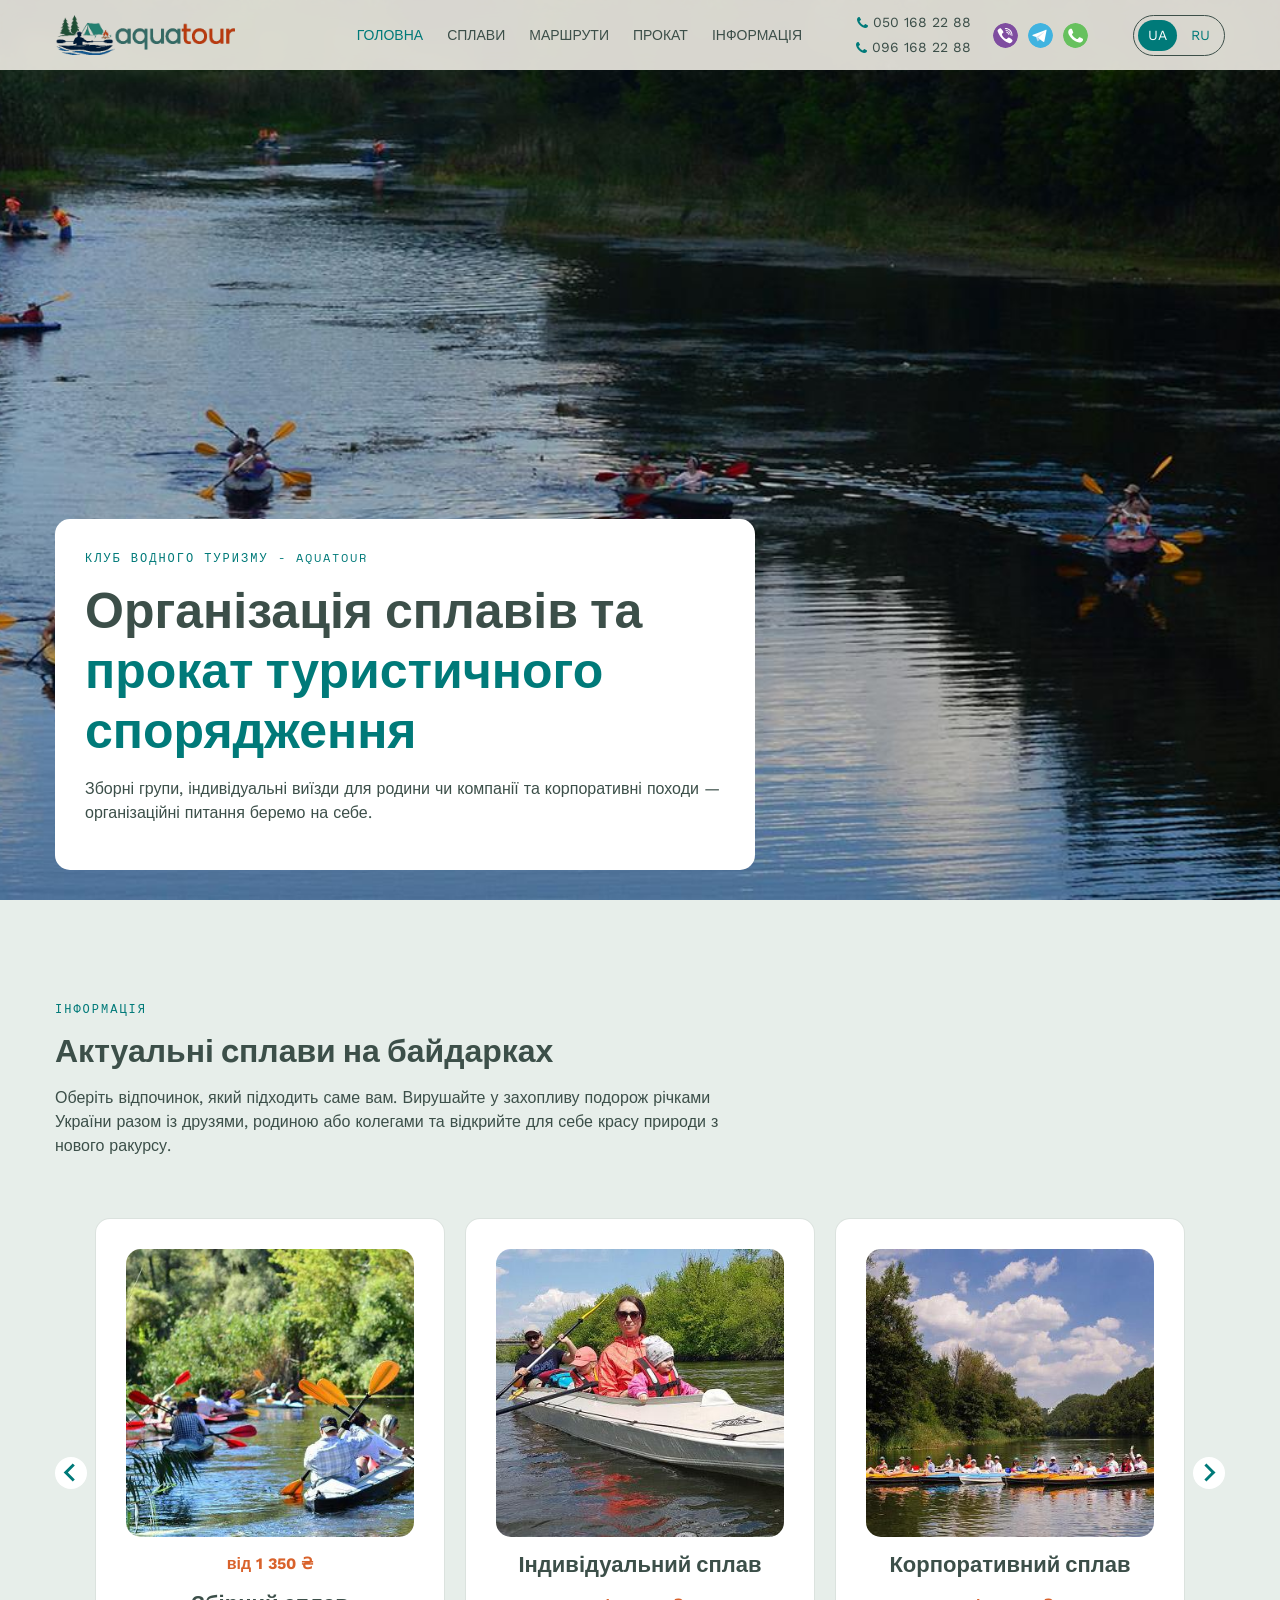
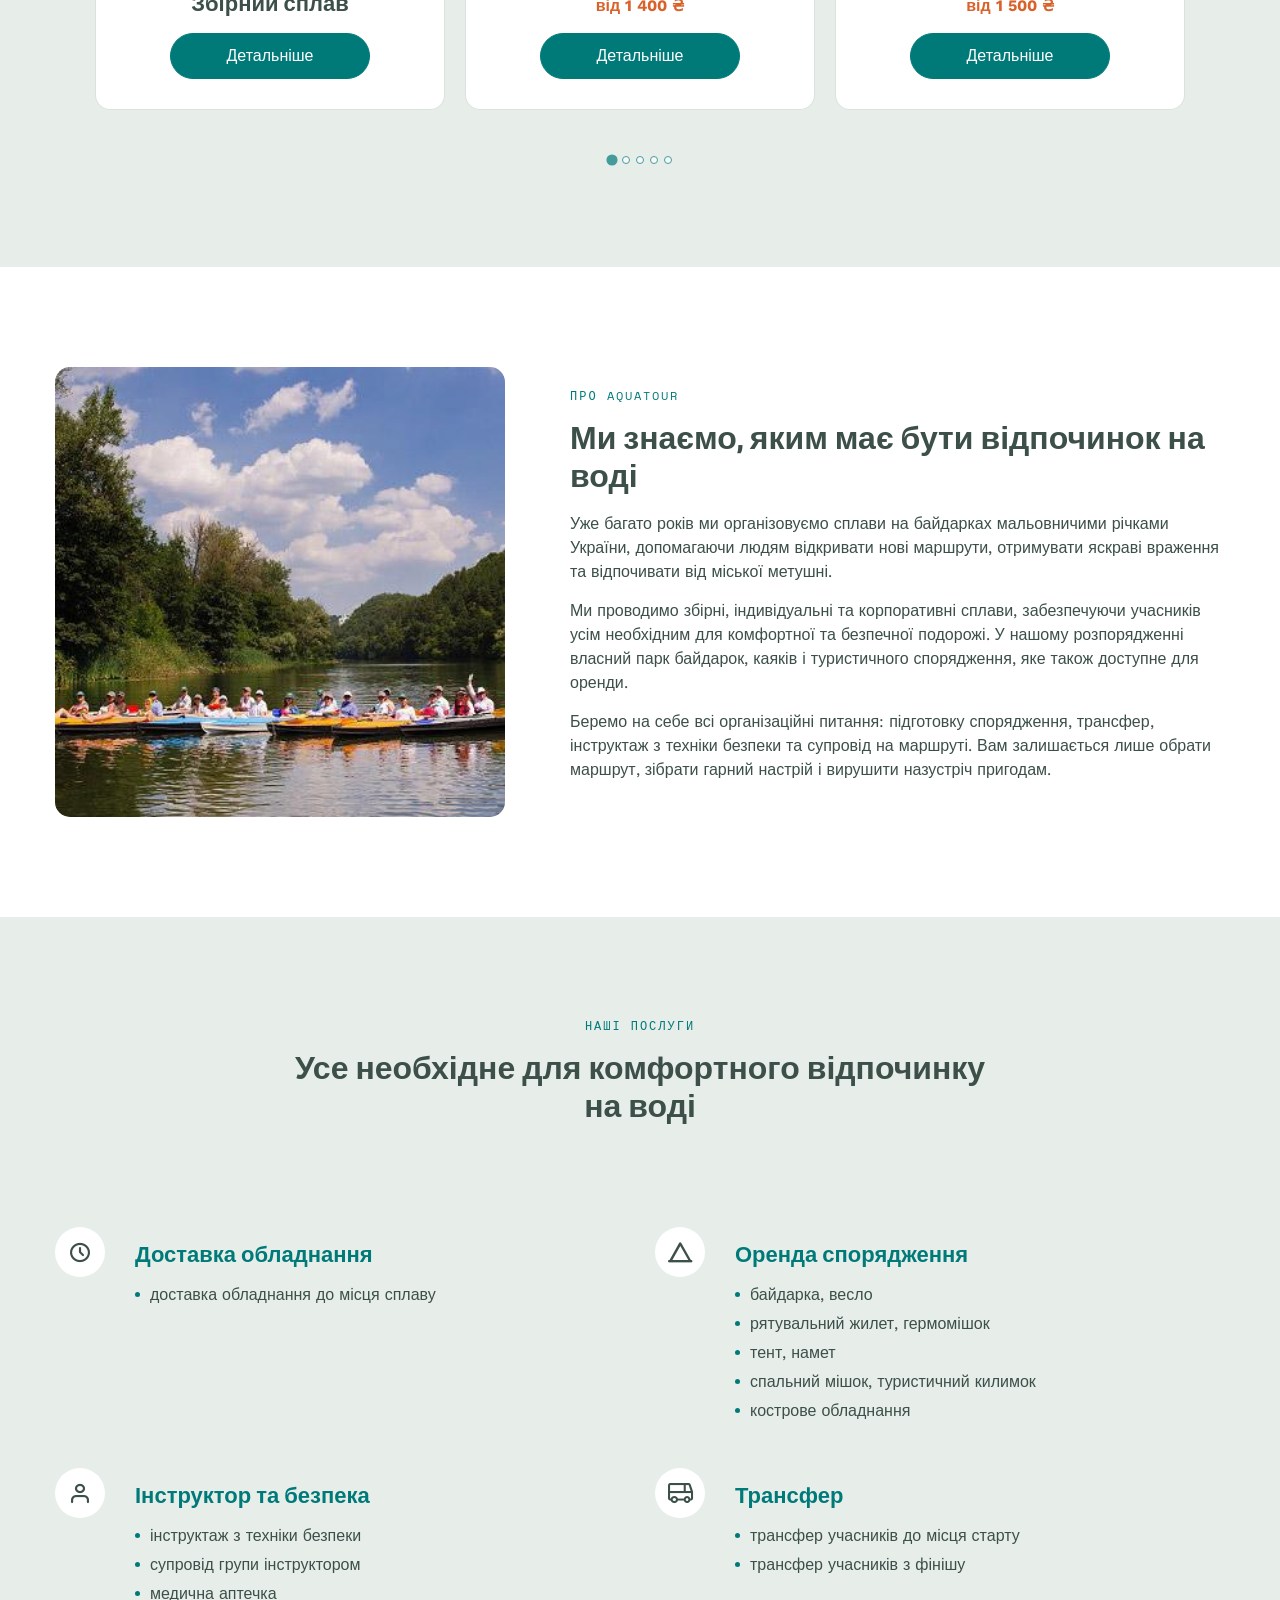
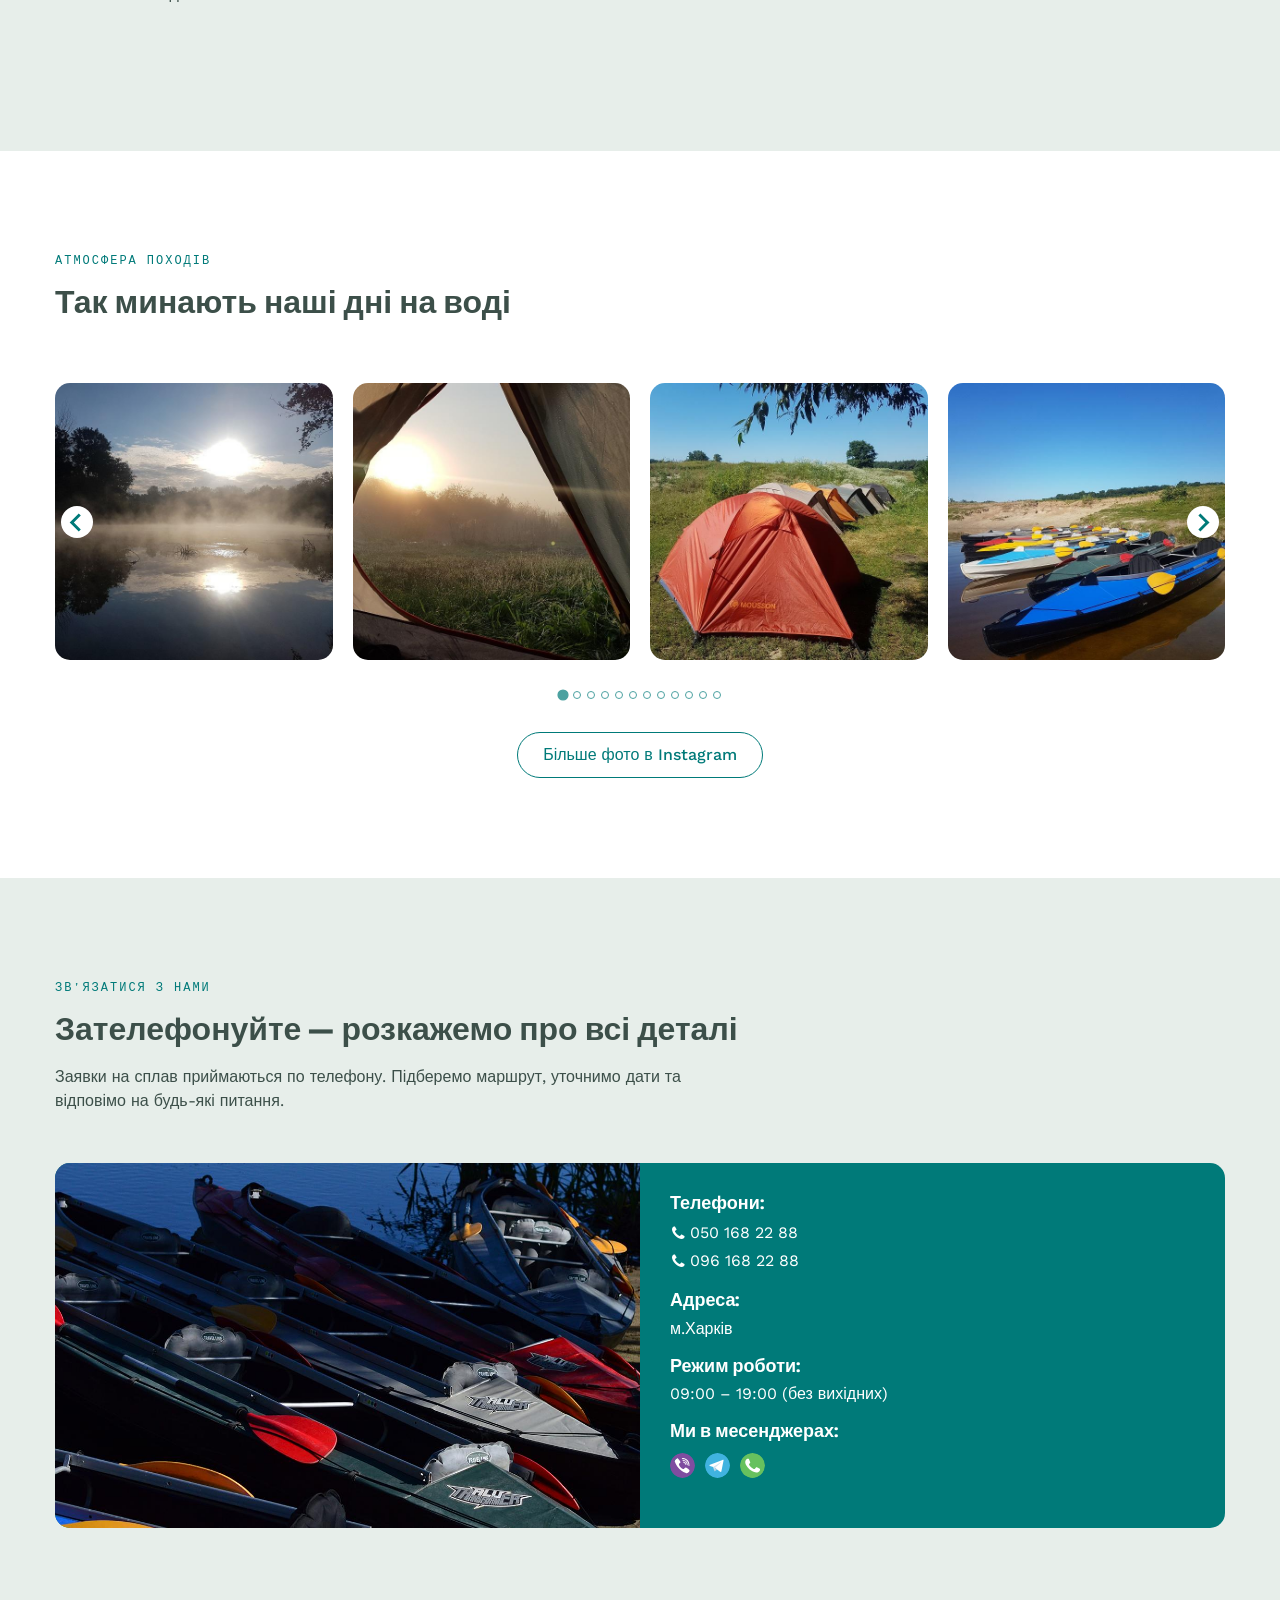
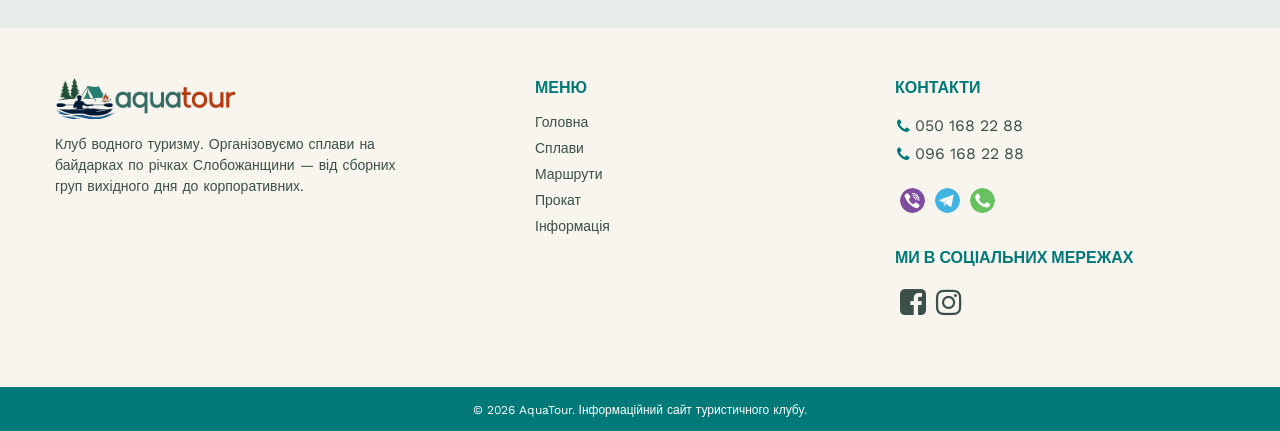
==== commit 44d0293c: "add new pages (prokat-detail and splavu-detail), add animation" ====
--- a/index.html
+++ b/index.html
@@ -14,8 +14,8 @@
               <a href="index.html">
                 <img
                   src="images/logo.png"
-                  width="200"
-                  height="45"
+                  width="452"
+                  height="102"
                   alt="Aquatour"
                 />
               </a>
@@ -73,10 +73,12 @@
             <img
               class="bg-img"
               src="images/bg-img-sm-01.jpg"
+              width="749"
+              height="700"
               alt="image description"
           /></picture>
           <div class="container">
-            <div class="text-block" data-aos="fade-up">
+            <div class="text-block" data-aos="fade-up" data-aos-delay="100">
               <strong class="subtitle">Клуб водного туризму - aquatour</strong>
               <h1>
                 Організація сплавів та
@@ -105,7 +107,7 @@
               role="group"
               aria-label="info carousel"
               data-aos="fade-in"
-              data-aos-delay="300"
+              data-aos-delay="100"
             >
               <div class="splide__track">
                 <ul class="splide__list">
@@ -115,6 +117,9 @@
                         <img
                           class="bg-img"
                           src="images/splavu-img-01.jpg"
+                          width="350"
+                          height="350"
+                          loading="lazy"
                           alt="image description"
                         />
                       </div>
@@ -131,6 +136,9 @@
                         <img
                           class="bg-img"
                           src="images/splavu-img-02.jpg"
+                          width="350"
+                          height="350"
+                          loading="lazy"
                           alt="image description"
                         />
                       </div>
@@ -147,6 +155,9 @@
                         <img
                           class="bg-img"
                           src="images/splavu-img-03.jpg"
+                          width="350"
+                          height="350"
+                          loading="lazy"
                           alt="image description"
                         />
                       </div>
@@ -163,6 +174,9 @@
                         <img
                           class="bg-img"
                           src="images/splavu-img-02.jpg"
+                          width="350"
+                          height="350"
+                          loading="lazy"
                           alt="image description"
                         />
                       </div>
@@ -179,6 +193,9 @@
                         <img
                           class="bg-img"
                           src="images/splavu-img-03.jpg"
+                          width="350"
+                          height="350"
+                          loading="lazy"
                           alt="image description"
                         />
                       </div>
@@ -198,9 +215,15 @@
           <div class="container">
             <div class="row">
               <div class="img-block" data-aos="zoom-in">
-                <img src="images/splavu-img-03.jpg" alt="image description" />
-              </div>
-              <div class="text-block" data-aos="fade-up" data-aos-delay="600">
+                <img
+                  src="images/splavu-img-03.jpg"
+                  width="350"
+                  height="350"
+                  loading="lazy"
+                  alt="image description"
+                />
+              </div>
+              <div class="text-block" data-aos="fade-up" data-aos-delay="300">
                 <strong class="subtitle">Про AquaTour</strong>
                 <h2>Ми знаємо, яким має бути відпочинок на воді</h2>
                 <p>
@@ -233,7 +256,7 @@
               <h2>Усе необхідне для комфортного відпочинку на воді</h2>
             </div>
             <ul class="services-list">
-              <li data-aos="zoom-in" data-aos-delay="300">
+              <li data-aos="zoom-in" data-aos-delay="100">
                 <span class="icon">
                   <i class="icon-time"></i>
                 </span>
@@ -244,7 +267,7 @@
                   </ul>
                 </div>
               </li>
-              <li data-aos="zoom-in" data-aos-delay="600">
+              <li data-aos="zoom-in" data-aos-delay="200">
                 <span class="icon">
                   <i class="icon-tent"></i>
                 </span>
@@ -259,7 +282,7 @@
                   </ul>
                 </div>
               </li>
-              <li data-aos="zoom-in" data-aos-delay="900">
+              <li data-aos="zoom-in" data-aos-delay="300">
                 <span class="icon">
                   <i class="icon-person"></i>
                 </span>
@@ -272,7 +295,7 @@
                   </ul>
                 </div>
               </li>
-              <li data-aos="zoom-in" data-aos-delay="1200">
+              <li data-aos="zoom-in" data-aos-delay="400">
                 <span class="icon">
                   <i class="icon-bus"></i>
                 </span>
@@ -298,7 +321,7 @@
               role="group"
               aria-label="gallery carousel"
               data-aos="fade-in"
-              data-aos-delay="300"
+              data-aos-delay="100"
             >
               <div class="splide__track">
                 <ul class="splide__list">
@@ -312,6 +335,9 @@
                       <img
                         class="bg-img"
                         src="images/gallery-img-voshod-solnca.jpg"
+                        width="600"
+                        height="600"
+                        loading="lazy"
                         alt="image description"
                       />
                     </a>
@@ -326,6 +352,9 @@
                       <img
                         class="bg-img"
                         src="images/gallery-img-palatka.jpg"
+                        width="600"
+                        height="600"
+                        loading="lazy"
                         alt="image description"
                       />
                     </a>
@@ -340,6 +369,9 @@
                       <img
                         class="bg-img"
                         src="images/gallery-img-palatki.jpg"
+                        width="600"
+                        height="600"
+                        loading="lazy"
                         alt="image description"
                       />
                     </a>
@@ -354,6 +386,9 @@
                       <img
                         class="bg-img"
                         src="images/gallery-img-baidarki.jpg"
+                        width="600"
+                        height="600"
+                        loading="lazy"
                         alt="image description"
                       />
                     </a>
@@ -368,6 +403,9 @@
                       <img
                         class="bg-img"
                         src="images/gallery-img-vbaidarke.jpg"
+                        width="600"
+                        height="600"
+                        loading="lazy"
                         alt="image description"
                       />
                     </a>
@@ -382,6 +420,9 @@
                       <img
                         class="bg-img"
                         src="images/gallery-img-veslo.jpg"
+                        width="600"
+                        height="600"
+                        loading="lazy"
                         alt="image description"
                       />
                     </a>
@@ -396,6 +437,9 @@
                       <img
                         class="bg-img"
                         src="images/gallery-img-vbaidarke-2.jpg"
+                        width="600"
+                        height="600"
+                        loading="lazy"
                         alt="image description"
                       />
                     </a>
@@ -410,6 +454,9 @@
                       <img
                         class="bg-img"
                         src="images/gallery-img-topor.jpg"
+                        width="600"
+                        height="600"
+                        loading="lazy"
                         alt="image description"
                       />
                     </a>
@@ -424,6 +471,9 @@
                       <img
                         class="bg-img"
                         src="images/gallery-img-kotel.jpg"
+                        width="600"
+                        height="600"
+                        loading="lazy"
                         alt="image description"
                       />
                     </a>
@@ -438,6 +488,9 @@
                       <img
                         class="bg-img"
                         src="images/gallery-img-borsch.jpg"
+                        width="600"
+                        height="600"
+                        loading="lazy"
                         alt="image description"
                       />
                     </a>
@@ -452,6 +505,9 @@
                       <img
                         class="bg-img"
                         src="images/gallery-img-donec.jpg"
+                        width="600"
+                        height="600"
+                        loading="lazy"
                         alt="image description"
                       />
                     </a>
@@ -466,6 +522,9 @@
                       <img
                         class="bg-img"
                         src="images/gallery-img-zakat.jpg"
+                        width="600"
+                        height="600"
+                        loading="lazy"
                         alt="image description"
                       />
                     </a>
@@ -473,20 +532,91 @@
                 </ul>
               </div>
             </div>
-            <div class="btn-holder" data-aos="fade-up" data-aos-delay="600">
+            <div class="btn-holder" data-aos="fade-up" data-aos-delay="200">
               <a href="#" class="btn btn-outline">Більше фото в Instagram</a>
+            </div>
+          </div>
+        </section>
+        <section class="contact-section section">
+          <div class="container">
+            <div class="main-block" data-aos="fade-up">
+              <strong class="subtitle">Зв'язатися з нами</strong>
+              <h2>Зателефонуйте — розкажемо про всі деталі</h2>
+              <p>
+                Заявки на сплав приймаються по телефону. Підберемо маршрут,
+                уточнимо дати та відповімо на будь-які питання.
+              </p>
+            </div>
+            <div class="contact-block" data-aos="fade-in" data-aos-delay="300">
+              <div class="bg-block">
+                <img
+                  class="bg-img"
+                  src="images/bg-img-03.jpg"
+                  alt="image description"
+                />
+              </div>
+              <div class="text-block">
+                <ul class="info-list">
+                  <li>
+                    <strong class="h4">Телефони:</strong>
+                    <ul class="contacts-list">
+                      <li>
+                        <i class="icon-phone"></i
+                        ><a href="tel:+380501682288">050 168 22 88</a>
+                      </li>
+                      <li>
+                        <i class="icon-phone"></i
+                        ><a href="tel:+380961682288">096 168 22 88</a>
+                      </li>
+                    </ul>
+                  </li>
+                  <li>
+                    <strong class="h4">Адреса:</strong>
+                    <address>м.Харків</address>
+                  </li>
+                  <li>
+                    <strong class="h4">Режим роботи:</strong>
+                    <span>09:00 – 19:00 (без вихідних)</span>
+                  </li>
+                  <li>
+                    <strong class="h4">Ми в месенджерах:</strong>
+                    <ul class="messengers-list">
+                      <li>
+                        <a href="#">
+                          <img src="images/icon-viber.svg" alt="Viber" />
+                        </a>
+                      </li>
+                      <li>
+                        <a href="#"
+                          ><img src="images/icon-telegram.svg" alt="Telegram"
+                        /></a>
+                      </li>
+                      <li>
+                        <a href="#"
+                          ><img src="images/icon-whatsapp.svg" alt="Whatsapp"
+                        /></a>
+                      </li>
+                    </ul>
+                  </li>
+                </ul>
+              </div>
             </div>
           </div>
         </section>
       </main>
-      <footer class="footer" data-aos="fade-in" data-aos-delay="400">
+      <footer class="footer" data-aos="fade-in">
         <div class="footer-top">
           <div class="container">
             <div class="row">
               <div class="col col-md-40">
                 <strong class="logo">
-                  <a href="#">
-                    <img src="images/logo.png" alt="image description" />
+                  <a href="index.html">
+                    <img
+                      src="images/logo.png"
+                      width="452"
+                      height="102"
+                      alt="Aquatour"
+                    />
                   </a>
                 </strong>
                 <div class="text-block">
--- a/css/main.min.css
+++ b/css/main.min.css
@@ -1,4 +1,4 @@
-:root{--color-black:#000;--color-white:#fff;--color-gray:#a5a2a2;--color-dark-green:#3c4f49;--color-green:#007a79;--color-light-green:#e7eeea;--color-yellow:#e8a020;--color-orange:#d9622b;--line:rgba(92,122,107,.22);--work-sans-font-family:"Work Sans",sans-serif;--bricolage-font-family:"Bricolage Grotesque",sans-serif;--space-mono-font-family:"Space Mono",monospace;--base-font-family:var(--work-sans-font-family);--base-font-size:16px;--base-line-height:1.5;--base-font-weight:400;--base-margin-bottom:15px;--container-max-width:1200px;--container-padding:0 15px;--heading-font-family:var(--bricolage-font-family);--heading-line-height:1.2;--heading-font-weight:700;--h1-font-size:30px;--h2-font-size:28px;--h3-font-size:22px;--h4-font-size:18px;--h5-font-size:16px;--h6-font-size:14px;--link-color:var(--color-green);--link-hover-color:var(--color-dark-green);--link-text-decoration:none;--btn-font-family:var(--base-font-family);--btn-font-size:16px;--btn-font-weight:500;--btn-line-height:var(--base-line-height);--btn-padding:10px 25px;--btn-color:var(--color-white);--btn-background:var(--color-green);--btn-border:1px solid var(--color-green);--btn-border-radius:25px;--btn-hover-background:var(--color-dark-green);--btn-hover-border-color:var(--color-dark-green);--input-height:46px;--input-color:var(--color-black);--input-placeholder-color:var(--color-gray);--input-padding:10px 15px;--input-border-color:var(--color-black);--input-hover-border-color:var(--color-green);--base-transition-duration:0.3s;--base-transition-timing-function:ease-in-out}/*! normalize.css v8.0.1 | MIT License | github.com/necolas/normalize.css */html{line-height:1.15;-webkit-text-size-adjust:100%}body{margin:0}main{display:block}h1{font-size:2em;margin:.67em 0}hr{box-sizing:content-box;height:0;overflow:visible}pre{font-family:monospace,monospace;font-size:1em}a{background-color:transparent}abbr[title]{border-bottom:none;text-decoration:underline;-webkit-text-decoration:underline dotted;text-decoration:underline dotted}b,strong{font-weight:bolder}code,kbd,samp{font-family:monospace,monospace;font-size:1em}small{font-size:80%}sub,sup{font-size:75%;line-height:0;position:relative;vertical-align:baseline}sub{bottom:-.25em}sup{top:-.5em}img{border-style:none}button,input,optgroup,select,textarea{font-family:inherit;font-size:100%;line-height:1.15;margin:0}button,input{overflow:visible}button,select{text-transform:none}[type=button],[type=reset],[type=submit],button{-webkit-appearance:button}[type=button]::-moz-focus-inner,[type=reset]::-moz-focus-inner,[type=submit]::-moz-focus-inner,button::-moz-focus-inner{border-style:none;padding:0}[type=button]:-moz-focusring,[type=reset]:-moz-focusring,[type=submit]:-moz-focusring,button:-moz-focusring{outline:1px dotted ButtonText}fieldset{padding:.35em .75em .625em}legend{box-sizing:border-box;color:inherit;display:table;max-width:100%;padding:0;white-space:normal}progress{vertical-align:baseline}textarea{overflow:auto}[type=checkbox],[type=radio]{box-sizing:border-box;padding:0}[type=number]::-webkit-inner-spin-button,[type=number]::-webkit-outer-spin-button{height:auto}[type=search]{-webkit-appearance:textfield;outline-offset:-2px}[type=search]::-webkit-search-decoration{-webkit-appearance:none}::-webkit-file-upload-button{-webkit-appearance:button;font:inherit}details{display:block}summary{display:list-item}[hidden],template{display:none}@font-face{font-display:block;font-family:icomoon;font-style:normal;font-weight:400;src:url(../fonts/icomoon.woff) format("woff")}[class*=" icon-"],[class^=icon-]{font-family:icomoon!important;speak:never;font-style:normal;font-variant:normal;font-weight:400;line-height:1;text-transform:none;-webkit-font-smoothing:antialiased;-moz-osx-font-smoothing:grayscale}.icon-check:before{content:""}.icon-arrow-right:before{content:""}.icon-arrow-left:before{content:""}.icon-case:before{content:""}.icon-phone:before{content:""}.icon-bus:before{content:""}.icon-calendar:before{content:""}.icon-tent:before{content:""}.icon-person:before{content:""}.icon-cup:before{content:""}.icon-time:before{content:""}.icon-wave:before{content:""}.icon-users:before{content:""}.icon-compass:before{content:""}.icon-facebook:before{content:""}.icon-instagram:before{content:""}.icon-card:before{content:""}[data-aos][data-aos][data-aos-duration="50"],body[data-aos-duration="50"] [data-aos]{transition-duration:50ms}[data-aos][data-aos][data-aos-delay="50"],body[data-aos-delay="50"] [data-aos]{transition-delay:0s}[data-aos][data-aos][data-aos-delay="50"].aos-animate,body[data-aos-delay="50"] [data-aos].aos-animate{transition-delay:50ms}[data-aos][data-aos][data-aos-duration="100"],body[data-aos-duration="100"] [data-aos]{transition-duration:.1s}[data-aos][data-aos][data-aos-delay="100"],body[data-aos-delay="100"] [data-aos]{transition-delay:0s}[data-aos][data-aos][data-aos-delay="100"].aos-animate,body[data-aos-delay="100"] [data-aos].aos-animate{transition-delay:.1s}[data-aos][data-aos][data-aos-duration="150"],body[data-aos-duration="150"] [data-aos]{transition-duration:.15s}[data-aos][data-aos][data-aos-delay="150"],body[data-aos-delay="150"] [data-aos]{transition-delay:0s}[data-aos][data-aos][data-aos-delay="150"].aos-animate,body[data-aos-delay="150"] [data-aos].aos-animate{transition-delay:.15s}[data-aos][data-aos][data-aos-duration="200"],body[data-aos-duration="200"] [data-aos]{transition-duration:.2s}[data-aos][data-aos][data-aos-delay="200"],body[data-aos-delay="200"] [data-aos]{transition-delay:0s}[data-aos][data-aos][data-aos-delay="200"].aos-animate,body[data-aos-delay="200"] [data-aos].aos-animate{transition-delay:.2s}[data-aos][data-aos][data-aos-duration="250"],body[data-aos-duration="250"] [data-aos]{transition-duration:.25s}[data-aos][data-aos][data-aos-delay="250"],body[data-aos-delay="250"] [data-aos]{transition-delay:0s}[data-aos][data-aos][data-aos-delay="250"].aos-animate,body[data-aos-delay="250"] [data-aos].aos-animate{transition-delay:.25s}[data-aos][data-aos][data-aos-duration="300"],body[data-aos-duration="300"] [data-aos]{transition-duration:.3s}[data-aos][data-aos][data-aos-delay="300"],body[data-aos-delay="300"] [data-aos]{transition-delay:0s}[data-aos][data-aos][data-aos-delay="300"].aos-animate,body[data-aos-delay="300"] [data-aos].aos-animate{transition-delay:.3s}[data-aos][data-aos][data-aos-duration="350"],body[data-aos-duration="350"] [data-aos]{transition-duration:.35s}[data-aos][data-aos][data-aos-delay="350"],body[data-aos-delay="350"] [data-aos]{transition-delay:0s}[data-aos][data-aos][data-aos-delay="350"].aos-animate,body[data-aos-delay="350"] [data-aos].aos-animate{transition-delay:.35s}[data-aos][data-aos][data-aos-duration="400"],body[data-aos-duration="400"] [data-aos]{transition-duration:.4s}[data-aos][data-aos][data-aos-delay="400"],body[data-aos-delay="400"] [data-aos]{transition-delay:0s}[data-aos][data-aos][data-aos-delay="400"].aos-animate,body[data-aos-delay="400"] [data-aos].aos-animate{transition-delay:.4s}[data-aos][data-aos][data-aos-duration="450"],body[data-aos-duration="450"] [data-aos]{transition-duration:.45s}[data-aos][data-aos][data-aos-delay="450"],body[data-aos-delay="450"] [data-aos]{transition-delay:0s}[data-aos][data-aos][data-aos-delay="450"].aos-animate,body[data-aos-delay="450"] [data-aos].aos-animate{transition-delay:.45s}[data-aos][data-aos][data-aos-duration="500"],body[data-aos-duration="500"] [data-aos]{transition-duration:.5s}[data-aos][data-aos][data-aos-delay="500"],body[data-aos-delay="500"] [data-aos]{transition-delay:0s}[data-aos][data-aos][data-aos-delay="500"].aos-animate,body[data-aos-delay="500"] [data-aos].aos-animate{transition-delay:.5s}[data-aos][data-aos][data-aos-duration="550"],body[data-aos-duration="550"] [data-aos]{transition-duration:.55s}[data-aos][data-aos][data-aos-delay="550"],body[data-aos-delay="550"] [data-aos]{transition-delay:0s}[data-aos][data-aos][data-aos-delay="550"].aos-animate,body[data-aos-delay="550"] [data-aos].aos-animate{transition-delay:.55s}[data-aos][data-aos][data-aos-duration="600"],body[data-aos-duration="600"] [data-aos]{transition-duration:.6s}[data-aos][data-aos][data-aos-delay="600"],body[data-aos-delay="600"] [data-aos]{transition-delay:0s}[data-aos][data-aos][data-aos-delay="600"].aos-animate,body[data-aos-delay="600"] [data-aos].aos-animate{transition-delay:.6s}[data-aos][data-aos][data-aos-duration="650"],body[data-aos-duration="650"] [data-aos]{transition-duration:.65s}[data-aos][data-aos][data-aos-delay="650"],body[data-aos-delay="650"] [data-aos]{transition-delay:0s}[data-aos][data-aos][data-aos-delay="650"].aos-animate,body[data-aos-delay="650"] [data-aos].aos-animate{transition-delay:.65s}[data-aos][data-aos][data-aos-duration="700"],body[data-aos-duration="700"] [data-aos]{transition-duration:.7s}[data-aos][data-aos][data-aos-delay="700"],body[data-aos-delay="700"] [data-aos]{transition-delay:0s}[data-aos][data-aos][data-aos-delay="700"].aos-animate,body[data-aos-delay="700"] [data-aos].aos-animate{transition-delay:.7s}[data-aos][data-aos][data-aos-duration="750"],body[data-aos-duration="750"] [data-aos]{transition-duration:.75s}[data-aos][data-aos][data-aos-delay="750"],body[data-aos-delay="750"] [data-aos]{transition-delay:0s}[data-aos][data-aos][data-aos-delay="750"].aos-animate,body[data-aos-delay="750"] [data-aos].aos-animate{transition-delay:.75s}[data-aos][data-aos][data-aos-duration="800"],body[data-aos-duration="800"] [data-aos]{transition-duration:.8s}[data-aos][data-aos][data-aos-delay="800"],body[data-aos-delay="800"] [data-aos]{transition-delay:0s}[data-aos][data-aos][data-aos-delay="800"].aos-animate,body[data-aos-delay="800"] [data-aos].aos-animate{transition-delay:.8s}[data-aos][data-aos][data-aos-duration="850"],body[data-aos-duration="850"] [data-aos]{transition-duration:.85s}[data-aos][data-aos][data-aos-delay="850"],body[data-aos-delay="850"] [data-aos]{transition-delay:0s}[data-aos][data-aos][data-aos-delay="850"].aos-animate,body[data-aos-delay="850"] [data-aos].aos-animate{transition-delay:.85s}[data-aos][data-aos][data-aos-duration="900"],body[data-aos-duration="900"] [data-aos]{transition-duration:.9s}[data-aos][data-aos][data-aos-delay="900"],body[data-aos-delay="900"] [data-aos]{transition-delay:0s}[data-aos][data-aos][data-aos-delay="900"].aos-animate,body[data-aos-delay="900"] [data-aos].aos-animate{transition-delay:.9s}[data-aos][data-aos][data-aos-duration="950"],body[data-aos-duration="950"] [data-aos]{transition-duration:.95s}[data-aos][data-aos][data-aos-delay="950"],body[data-aos-delay="950"] [data-aos]{transition-delay:0s}[data-aos][data-aos][data-aos-delay="950"].aos-animate,body[data-aos-delay="950"] [data-aos].aos-animate{transition-delay:.95s}[data-aos][data-aos][data-aos-duration="1000"],body[data-aos-duration="1000"] [data-aos]{transition-duration:1s}[data-aos][data-aos][data-aos-delay="1000"],body[data-aos-delay="1000"] [data-aos]{transition-delay:0s}[data-aos][data-aos][data-aos-delay="1000"].aos-animate,body[data-aos-delay="1000"] [data-aos].aos-animate{transition-delay:1s}[data-aos][data-aos][data-aos-duration="1050"],body[data-aos-duration="1050"] [data-aos]{transition-duration:1.05s}[data-aos][data-aos][data-aos-delay="1050"],body[data-aos-delay="1050"] [data-aos]{transition-delay:0s}[data-aos][data-aos][data-aos-delay="1050"].aos-animate,body[data-aos-delay="1050"] [data-aos].aos-animate{transition-delay:1.05s}[data-aos][data-aos][data-aos-duration="1100"],body[data-aos-duration="1100"] [data-aos]{transition-duration:1.1s}[data-aos][data-aos][data-aos-delay="1100"],body[data-aos-delay="1100"] [data-aos]{transition-delay:0s}[data-aos][data-aos][data-aos-delay="1100"].aos-animate,body[data-aos-delay="1100"] [data-aos].aos-animate{transition-delay:1.1s}[data-aos][data-aos][data-aos-duration="1150"],body[data-aos-duration="1150"] [data-aos]{transition-duration:1.15s}[data-aos][data-aos][data-aos-delay="1150"],body[data-aos-delay="1150"] [data-aos]{transition-delay:0s}[data-aos][data-aos][data-aos-delay="1150"].aos-animate,body[data-aos-delay="1150"] [data-aos].aos-animate{transition-delay:1.15s}[data-aos][data-aos][data-aos-duration="1200"],body[data-aos-duration="1200"] [data-aos]{transition-duration:1.2s}[data-aos][data-aos][data-aos-delay="1200"],body[data-aos-delay="1200"] [data-aos]{transition-delay:0s}[data-aos][data-aos][data-aos-delay="1200"].aos-animate,body[data-aos-delay="1200"] [data-aos].aos-animate{transition-delay:1.2s}[data-aos][data-aos][data-aos-duration="1250"],body[data-aos-duration="1250"] [data-aos]{transition-duration:1.25s}[data-aos][data-aos][data-aos-delay="1250"],body[data-aos-delay="1250"] [data-aos]{transition-delay:0s}[data-aos][data-aos][data-aos-delay="1250"].aos-animate,body[data-aos-delay="1250"] [data-aos].aos-animate{transition-delay:1.25s}[data-aos][data-aos][data-aos-duration="1300"],body[data-aos-duration="1300"] [data-aos]{transition-duration:1.3s}[data-aos][data-aos][data-aos-delay="1300"],body[data-aos-delay="1300"] [data-aos]{transition-delay:0s}[data-aos][data-aos][data-aos-delay="1300"].aos-animate,body[data-aos-delay="1300"] [data-aos].aos-animate{transition-delay:1.3s}[data-aos][data-aos][data-aos-duration="1350"],body[data-aos-duration="1350"] [data-aos]{transition-duration:1.35s}[data-aos][data-aos][data-aos-delay="1350"],body[data-aos-delay="1350"] [data-aos]{transition-delay:0s}[data-aos][data-aos][data-aos-delay="1350"].aos-animate,body[data-aos-delay="1350"] [data-aos].aos-animate{transition-delay:1.35s}[data-aos][data-aos][data-aos-duration="1400"],body[data-aos-duration="1400"] [data-aos]{transition-duration:1.4s}[data-aos][data-aos][data-aos-delay="1400"],body[data-aos-delay="1400"] [data-aos]{transition-delay:0s}[data-aos][data-aos][data-aos-delay="1400"].aos-animate,body[data-aos-delay="1400"] [data-aos].aos-animate{transition-delay:1.4s}[data-aos][data-aos][data-aos-duration="1450"],body[data-aos-duration="1450"] [data-aos]{transition-duration:1.45s}[data-aos][data-aos][data-aos-delay="1450"],body[data-aos-delay="1450"] [data-aos]{transition-delay:0s}[data-aos][data-aos][data-aos-delay="1450"].aos-animate,body[data-aos-delay="1450"] [data-aos].aos-animate{transition-delay:1.45s}[data-aos][data-aos][data-aos-duration="1500"],body[data-aos-duration="1500"] [data-aos]{transition-duration:1.5s}[data-aos][data-aos][data-aos-delay="1500"],body[data-aos-delay="1500"] [data-aos]{transition-delay:0s}[data-aos][data-aos][data-aos-delay="1500"].aos-animate,body[data-aos-delay="1500"] [data-aos].aos-animate{transition-delay:1.5s}[data-aos][data-aos][data-aos-duration="1550"],body[data-aos-duration="1550"] [data-aos]{transition-duration:1.55s}[data-aos][data-aos][data-aos-delay="1550"],body[data-aos-delay="1550"] [data-aos]{transition-delay:0s}[data-aos][data-aos][data-aos-delay="1550"].aos-animate,body[data-aos-delay="1550"] [data-aos].aos-animate{transition-delay:1.55s}[data-aos][data-aos][data-aos-duration="1600"],body[data-aos-duration="1600"] [data-aos]{transition-duration:1.6s}[data-aos][data-aos][data-aos-delay="1600"],body[data-aos-delay="1600"] [data-aos]{transition-delay:0s}[data-aos][data-aos][data-aos-delay="1600"].aos-animate,body[data-aos-delay="1600"] [data-aos].aos-animate{transition-delay:1.6s}[data-aos][data-aos][data-aos-duration="1650"],body[data-aos-duration="1650"] [data-aos]{transition-duration:1.65s}[data-aos][data-aos][data-aos-delay="1650"],body[data-aos-delay="1650"] [data-aos]{transition-delay:0s}[data-aos][data-aos][data-aos-delay="1650"].aos-animate,body[data-aos-delay="1650"] [data-aos].aos-animate{transition-delay:1.65s}[data-aos][data-aos][data-aos-duration="1700"],body[data-aos-duration="1700"] [data-aos]{transition-duration:1.7s}[data-aos][data-aos][data-aos-delay="1700"],body[data-aos-delay="1700"] [data-aos]{transition-delay:0s}[data-aos][data-aos][data-aos-delay="1700"].aos-animate,body[data-aos-delay="1700"] [data-aos].aos-animate{transition-delay:1.7s}[data-aos][data-aos][data-aos-duration="1750"],body[data-aos-duration="1750"] [data-aos]{transition-duration:1.75s}[data-aos][data-aos][data-aos-delay="1750"],body[data-aos-delay="1750"] [data-aos]{transition-delay:0s}[data-aos][data-aos][data-aos-delay="1750"].aos-animate,body[data-aos-delay="1750"] [data-aos].aos-animate{transition-delay:1.75s}[data-aos][data-aos][data-aos-duration="1800"],body[data-aos-duration="1800"] [data-aos]{transition-duration:1.8s}[data-aos][data-aos][data-aos-delay="1800"],body[data-aos-delay="1800"] [data-aos]{transition-delay:0s}[data-aos][data-aos][data-aos-delay="1800"].aos-animate,body[data-aos-delay="1800"] [data-aos].aos-animate{transition-delay:1.8s}[data-aos][data-aos][data-aos-duration="1850"],body[data-aos-duration="1850"] [data-aos]{transition-duration:1.85s}[data-aos][data-aos][data-aos-delay="1850"],body[data-aos-delay="1850"] [data-aos]{transition-delay:0s}[data-aos][data-aos][data-aos-delay="1850"].aos-animate,body[data-aos-delay="1850"] [data-aos].aos-animate{transition-delay:1.85s}[data-aos][data-aos][data-aos-duration="1900"],body[data-aos-duration="1900"] [data-aos]{transition-duration:1.9s}[data-aos][data-aos][data-aos-delay="1900"],body[data-aos-delay="1900"] [data-aos]{transition-delay:0s}[data-aos][data-aos][data-aos-delay="1900"].aos-animate,body[data-aos-delay="1900"] [data-aos].aos-animate{transition-delay:1.9s}[data-aos][data-aos][data-aos-duration="1950"],body[data-aos-duration="1950"] [data-aos]{transition-duration:1.95s}[data-aos][data-aos][data-aos-delay="1950"],body[data-aos-delay="1950"] [data-aos]{transition-delay:0s}[data-aos][data-aos][data-aos-delay="1950"].aos-animate,body[data-aos-delay="1950"] [data-aos].aos-animate{transition-delay:1.95s}[data-aos][data-aos][data-aos-duration="2000"],body[data-aos-duration="2000"] [data-aos]{transition-duration:2s}[data-aos][data-aos][data-aos-delay="2000"],body[data-aos-delay="2000"] [data-aos]{transition-delay:0s}[data-aos][data-aos][data-aos-delay="2000"].aos-animate,body[data-aos-delay="2000"] [data-aos].aos-animate{transition-delay:2s}[data-aos][data-aos][data-aos-duration="2050"],body[data-aos-duration="2050"] [data-aos]{transition-duration:2.05s}[data-aos][data-aos][data-aos-delay="2050"],body[data-aos-delay="2050"] [data-aos]{transition-delay:0s}[data-aos][data-aos][data-aos-delay="2050"].aos-animate,body[data-aos-delay="2050"] [data-aos].aos-animate{transition-delay:2.05s}[data-aos][data-aos][data-aos-duration="2100"],body[data-aos-duration="2100"] [data-aos]{transition-duration:2.1s}[data-aos][data-aos][data-aos-delay="2100"],body[data-aos-delay="2100"] [data-aos]{transition-delay:0s}[data-aos][data-aos][data-aos-delay="2100"].aos-animate,body[data-aos-delay="2100"] [data-aos].aos-animate{transition-delay:2.1s}[data-aos][data-aos][data-aos-duration="2150"],body[data-aos-duration="2150"] [data-aos]{transition-duration:2.15s}[data-aos][data-aos][data-aos-delay="2150"],body[data-aos-delay="2150"] [data-aos]{transition-delay:0s}[data-aos][data-aos][data-aos-delay="2150"].aos-animate,body[data-aos-delay="2150"] [data-aos].aos-animate{transition-delay:2.15s}[data-aos][data-aos][data-aos-duration="2200"],body[data-aos-duration="2200"] [data-aos]{transition-duration:2.2s}[data-aos][data-aos][data-aos-delay="2200"],body[data-aos-delay="2200"] [data-aos]{transition-delay:0s}[data-aos][data-aos][data-aos-delay="2200"].aos-animate,body[data-aos-delay="2200"] [data-aos].aos-animate{transition-delay:2.2s}[data-aos][data-aos][data-aos-duration="2250"],body[data-aos-duration="2250"] [data-aos]{transition-duration:2.25s}[data-aos][data-aos][data-aos-delay="2250"],body[data-aos-delay="2250"] [data-aos]{transition-delay:0s}[data-aos][data-aos][data-aos-delay="2250"].aos-animate,body[data-aos-delay="2250"] [data-aos].aos-animate{transition-delay:2.25s}[data-aos][data-aos][data-aos-duration="2300"],body[data-aos-duration="2300"] [data-aos]{transition-duration:2.3s}[data-aos][data-aos][data-aos-delay="2300"],body[data-aos-delay="2300"] [data-aos]{transition-delay:0s}[data-aos][data-aos][data-aos-delay="2300"].aos-animate,body[data-aos-delay="2300"] [data-aos].aos-animate{transition-delay:2.3s}[data-aos][data-aos][data-aos-duration="2350"],body[data-aos-duration="2350"] [data-aos]{transition-duration:2.35s}[data-aos][data-aos][data-aos-delay="2350"],body[data-aos-delay="2350"] [data-aos]{transition-delay:0s}[data-aos][data-aos][data-aos-delay="2350"].aos-animate,body[data-aos-delay="2350"] [data-aos].aos-animate{transition-delay:2.35s}[data-aos][data-aos][data-aos-duration="2400"],body[data-aos-duration="2400"] [data-aos]{transition-duration:2.4s}[data-aos][data-aos][data-aos-delay="2400"],body[data-aos-delay="2400"] [data-aos]{transition-delay:0s}[data-aos][data-aos][data-aos-delay="2400"].aos-animate,body[data-aos-delay="2400"] [data-aos].aos-animate{transition-delay:2.4s}[data-aos][data-aos][data-aos-duration="2450"],body[data-aos-duration="2450"] [data-aos]{transition-duration:2.45s}[data-aos][data-aos][data-aos-delay="2450"],body[data-aos-delay="2450"] [data-aos]{transition-delay:0s}[data-aos][data-aos][data-aos-delay="2450"].aos-animate,body[data-aos-delay="2450"] [data-aos].aos-animate{transition-delay:2.45s}[data-aos][data-aos][data-aos-duration="2500"],body[data-aos-duration="2500"] [data-aos]{transition-duration:2.5s}[data-aos][data-aos][data-aos-delay="2500"],body[data-aos-delay="2500"] [data-aos]{transition-delay:0s}[data-aos][data-aos][data-aos-delay="2500"].aos-animate,body[data-aos-delay="2500"] [data-aos].aos-animate{transition-delay:2.5s}[data-aos][data-aos][data-aos-duration="2550"],body[data-aos-duration="2550"] [data-aos]{transition-duration:2.55s}[data-aos][data-aos][data-aos-delay="2550"],body[data-aos-delay="2550"] [data-aos]{transition-delay:0s}[data-aos][data-aos][data-aos-delay="2550"].aos-animate,body[data-aos-delay="2550"] [data-aos].aos-animate{transition-delay:2.55s}[data-aos][data-aos][data-aos-duration="2600"],body[data-aos-duration="2600"] [data-aos]{transition-duration:2.6s}[data-aos][data-aos][data-aos-delay="2600"],body[data-aos-delay="2600"] [data-aos]{transition-delay:0s}[data-aos][data-aos][data-aos-delay="2600"].aos-animate,body[data-aos-delay="2600"] [data-aos].aos-animate{transition-delay:2.6s}[data-aos][data-aos][data-aos-duration="2650"],body[data-aos-duration="2650"] [data-aos]{transition-duration:2.65s}[data-aos][data-aos][data-aos-delay="2650"],body[data-aos-delay="2650"] [data-aos]{transition-delay:0s}[data-aos][data-aos][data-aos-delay="2650"].aos-animate,body[data-aos-delay="2650"] [data-aos].aos-animate{transition-delay:2.65s}[data-aos][data-aos][data-aos-duration="2700"],body[data-aos-duration="2700"] [data-aos]{transition-duration:2.7s}[data-aos][data-aos][data-aos-delay="2700"],body[data-aos-delay="2700"] [data-aos]{transition-delay:0s}[data-aos][data-aos][data-aos-delay="2700"].aos-animate,body[data-aos-delay="2700"] [data-aos].aos-animate{transition-delay:2.7s}[data-aos][data-aos][data-aos-duration="2750"],body[data-aos-duration="2750"] [data-aos]{transition-duration:2.75s}[data-aos][data-aos][data-aos-delay="2750"],body[data-aos-delay="2750"] [data-aos]{transition-delay:0s}[data-aos][data-aos][data-aos-delay="2750"].aos-animate,body[data-aos-delay="2750"] [data-aos].aos-animate{transition-delay:2.75s}[data-aos][data-aos][data-aos-duration="2800"],body[data-aos-duration="2800"] [data-aos]{transition-duration:2.8s}[data-aos][data-aos][data-aos-delay="2800"],body[data-aos-delay="2800"] [data-aos]{transition-delay:0s}[data-aos][data-aos][data-aos-delay="2800"].aos-animate,body[data-aos-delay="2800"] [data-aos].aos-animate{transition-delay:2.8s}[data-aos][data-aos][data-aos-duration="2850"],body[data-aos-duration="2850"] [data-aos]{transition-duration:2.85s}[data-aos][data-aos][data-aos-delay="2850"],body[data-aos-delay="2850"] [data-aos]{transition-delay:0s}[data-aos][data-aos][data-aos-delay="2850"].aos-animate,body[data-aos-delay="2850"] [data-aos].aos-animate{transition-delay:2.85s}[data-aos][data-aos][data-aos-duration="2900"],body[data-aos-duration="2900"] [data-aos]{transition-duration:2.9s}[data-aos][data-aos][data-aos-delay="2900"],body[data-aos-delay="2900"] [data-aos]{transition-delay:0s}[data-aos][data-aos][data-aos-delay="2900"].aos-animate,body[data-aos-delay="2900"] [data-aos].aos-animate{transition-delay:2.9s}[data-aos][data-aos][data-aos-duration="2950"],body[data-aos-duration="2950"] [data-aos]{transition-duration:2.95s}[data-aos][data-aos][data-aos-delay="2950"],body[data-aos-delay="2950"] [data-aos]{transition-delay:0s}[data-aos][data-aos][data-aos-delay="2950"].aos-animate,body[data-aos-delay="2950"] [data-aos].aos-animate{transition-delay:2.95s}[data-aos][data-aos][data-aos-duration="3000"],body[data-aos-duration="3000"] [data-aos]{transition-duration:3s}[data-aos][data-aos][data-aos-delay="3000"],body[data-aos-delay="3000"] [data-aos]{transition-delay:0s}[data-aos][data-aos][data-aos-delay="3000"].aos-animate,body[data-aos-delay="3000"] [data-aos].aos-animate{transition-delay:3s}[data-aos]{pointer-events:none}[data-aos].aos-animate{pointer-events:auto}[data-aos][data-aos][data-aos-easing=linear],body[data-aos-easing=linear] [data-aos]{transition-timing-function:cubic-bezier(.25,.25,.75,.75)}[data-aos][data-aos][data-aos-easing=ease],body[data-aos-easing=ease] [data-aos]{transition-timing-function:ease}[data-aos][data-aos][data-aos-easing=ease-in],body[data-aos-easing=ease-in] [data-aos]{transition-timing-function:ease-in}[data-aos][data-aos][data-aos-easing=ease-out],body[data-aos-easing=ease-out] [data-aos]{transition-timing-function:ease-out}[data-aos][data-aos][data-aos-easing=ease-in-out],body[data-aos-easing=ease-in-out] [data-aos]{transition-timing-function:ease-in-out}[data-aos][data-aos][data-aos-easing=ease-in-back],body[data-aos-easing=ease-in-back] [data-aos]{transition-timing-function:cubic-bezier(.6,-.28,.735,.045)}[data-aos][data-aos][data-aos-easing=ease-out-back],body[data-aos-easing=ease-out-back] [data-aos]{transition-timing-function:cubic-bezier(.175,.885,.32,1.275)}[data-aos][data-aos][data-aos-easing=ease-in-out-back],body[data-aos-easing=ease-in-out-back] [data-aos]{transition-timing-function:cubic-bezier(.68,-.55,.265,1.55)}[data-aos][data-aos][data-aos-easing=ease-in-sine],body[data-aos-easing=ease-in-sine] [data-aos]{transition-timing-function:cubic-bezier(.47,0,.745,.715)}[data-aos][data-aos][data-aos-easing=ease-out-sine],body[data-aos-easing=ease-out-sine] [data-aos]{transition-timing-function:cubic-bezier(.39,.575,.565,1)}[data-aos][data-aos][data-aos-easing=ease-in-out-sine],body[data-aos-easing=ease-in-out-sine] [data-aos]{transition-timing-function:cubic-bezier(.445,.05,.55,.95)}[data-aos][data-aos][data-aos-easing=ease-in-quad],body[data-aos-easing=ease-in-quad] [data-aos]{transition-timing-function:cubic-bezier(.55,.085,.68,.53)}[data-aos][data-aos][data-aos-easing=ease-out-quad],body[data-aos-easing=ease-out-quad] [data-aos]{transition-timing-function:cubic-bezier(.25,.46,.45,.94)}[data-aos][data-aos][data-aos-easing=ease-in-out-quad],body[data-aos-easing=ease-in-out-quad] [data-aos]{transition-timing-function:cubic-bezier(.455,.03,.515,.955)}[data-aos][data-aos][data-aos-easing=ease-in-cubic],body[data-aos-easing=ease-in-cubic] [data-aos]{transition-timing-function:cubic-bezier(.55,.085,.68,.53)}[data-aos][data-aos][data-aos-easing=ease-out-cubic],body[data-aos-easing=ease-out-cubic] [data-aos]{transition-timing-function:cubic-bezier(.25,.46,.45,.94)}[data-aos][data-aos][data-aos-easing=ease-in-out-cubic],body[data-aos-easing=ease-in-out-cubic] [data-aos]{transition-timing-function:cubic-bezier(.455,.03,.515,.955)}[data-aos][data-aos][data-aos-easing=ease-in-quart],body[data-aos-easing=ease-in-quart] [data-aos]{transition-timing-function:cubic-bezier(.55,.085,.68,.53)}[data-aos][data-aos][data-aos-easing=ease-out-quart],body[data-aos-easing=ease-out-quart] [data-aos]{transition-timing-function:cubic-bezier(.25,.46,.45,.94)}[data-aos][data-aos][data-aos-easing=ease-in-out-quart],body[data-aos-easing=ease-in-out-quart] [data-aos]{transition-timing-function:cubic-bezier(.455,.03,.515,.955)}@font-face{font-display:swap;font-family:Work Sans;font-style:normal;font-weight:400;src:url(../fonts/WorkSans-Regular.woff2) format("woff2")}@font-face{font-display:swap;font-family:Work Sans;font-style:normal;font-weight:500;src:url(../fonts/WorkSans-Medium.woff2) format("woff2")}@font-face{font-display:swap;font-family:Work Sans;font-style:normal;font-weight:700;src:url(../fonts/WorkSans-Bold.woff2) format("woff2")}@font-face{font-display:swap;font-family:Bricolage Grotesque;font-style:normal;font-weight:700;src:url(../fonts/BricolageGrotesque-Bold.woff2) format("woff2")}@font-face{font-display:swap;font-family:Space Mono;font-style:normal;font-weight:400;src:url(../fonts/SpaceMono-Regular.woff2) format("woff2")}.accordion,.booking-steps-list,.contact-block .info-list,.contacts-list,.cost-list,.included-list,.items-list,.languages-list,.menu,.messengers-list,.not-included-list,.program-list,.river-info,.services-list,.social-networks,.tabset,.tag-list,ul:not([class]):not([id]){list-style:none;margin:0;padding:0}html{box-sizing:border-box}*,:after,:before{box-sizing:inherit}.resize-active *{transition:none!important}body{background:var(--color-light-green);color:var(--color-dark-green);font-family:var(--base-font-family);font-size:var(--base-font-size);font-weight:var(--base-font-weight);line-height:var(--base-line-height);min-width:320px}.h1,.h2,.h3,.h4,.h5,.h6,h1,h2,h3,h4,h5,h6,ol,p,ul{margin:0 0 var(--base-margin-bottom)}.h1,.h2,.h3,.h4,.h5,.h6,h1,h2,h3,h4,h5,h6{font-family:var(--heading-font-family);font-weight:var(--heading-font-weight);line-height:var(--heading-line-height)}.h1,.h2,.h3,.h4,.h5,.h6{display:block}.h1,h1{font-size:32px}.h1 span,h1 span{color:var(--color-green)}.h2,h2{font-size:var(--h2-font-size)}.h3,h3{font-size:var(--h3-font-size)}.h4,h4{font-size:var(--h4-font-size)}.h5,h5{font-size:var(--h5-font-size)}.h6,h6{font-size:var(--h6-font-size)}.subtitle{color:var(--color-green);display:block;font-family:var(--space-mono-font-family);font-size:12px;font-weight:400;letter-spacing:2px;text-transform:uppercase}.subtitle,ul:not([class]):not([id]){margin-bottom:15px}ul:not([class]):not([id]) li{margin-bottom:5px;padding-left:15px;position:relative}ul:not([class]):not([id]) li:before{background:var(--color-green);border-radius:50%;content:"";height:5px;left:0;position:absolute;top:9px;width:5px}address{font-style:normal}img{border-radius:15px;display:inline-block;height:auto;max-width:100%;vertical-align:top}iframe{border:0}a{color:var(--link-color);-webkit-text-decoration:var(--link-text-decoration);text-decoration:var(--link-text-decoration);transition:color var(--base-transition-duration) var(--base-transition-timing-function)}.wrapper{overflow:hidden;overflow:clip;position:relative}.container{margin:0 auto;max-width:var(--container-max-width);padding:var(--container-padding)}.section{padding:50px 0}.main-section{padding:100px 0 50px}.block{margin-bottom:50px}.bg-white{background:var(--color-white)}.bg-green{background:var(--color-green)}.lines{height:100%;left:0;opacity:.5;position:absolute;top:0;width:300%}.lines path:first-child{animation:dashMove 20s linear infinite}.lines path:nth-child(2){animation:dashMoveReverse 25s linear infinite}.lines path:last-child{animation:dashMove 30s linear infinite}.main-block{margin-bottom:50px;max-width:700px}.bg-img{border-radius:0;height:100%;left:0;-o-object-fit:cover;object-fit:cover;position:absolute;top:0;width:100%}.navigation{align-items:center;display:flex;flex-wrap:wrap;justify-content:space-between;margin:0 -5px}.navigation .next-btn,.navigation .prev-btn{align-items:center;color:var(--color-orange);display:inline-flex;font-weight:600;justify-content:center;position:relative}.navigation .next-btn:before,.navigation .prev-btn:before{background:var(--link-color);bottom:0;content:"";height:2px;left:0;position:absolute;transition:width var(--base-transition-duration) var(--base-transition-timing-function);width:0}.navigation .next-btn i,.navigation .prev-btn i{transition:transform var(--base-transition-duration) var(--base-transition-timing-function)}.navigation .prev-btn i{margin-right:5px}.navigation .next-btn i{margin-left:5px}.link-more{align-items:center;color:var(--link-color);display:inline-flex;font-weight:600;justify-content:center;position:relative}.link-more:before{background:var(--link-color);bottom:0;content:"";height:2px;left:0;position:absolute;transition:width var(--base-transition-duration) var(--base-transition-timing-function);width:0}.link-more i{margin-left:5px;transition:transform var(--base-transition-duration) var(--base-transition-timing-function)}.icon{align-items:center;background:var(--color-light-green);border-radius:15px;color:var(--color-dark-green);display:flex;font-size:20px;height:46px;justify-content:center;margin-bottom:15px;padding:2px;width:46px}.icon .icon-wave{font-size:14px}.text-center{text-align:center}form{margin:0 0 var(--base-margin-bottom)}input[type=email],input[type=password],input[type=search],input[type=tel],input[type=text],textarea{-webkit-appearance:none;-moz-appearance:none;appearance:none;border:1px solid var(--input-border-color);color:var(--input-color);height:var(--input-height);margin-bottom:var(--base-margin-bottom);padding:var(--input-padding);transition:border-color var(--base-transition-duration) var(--base-transition-timing-function);width:100%}input[type=email]::-moz-placeholder,input[type=password]::-moz-placeholder,input[type=search]::-moz-placeholder,input[type=tel]::-moz-placeholder,input[type=text]::-moz-placeholder,textarea::-moz-placeholder{color:var(--input-placeholder-color)}input[type=email]::placeholder,input[type=password]::placeholder,input[type=search]::placeholder,input[type=tel]::placeholder,input[type=text]::placeholder,textarea::placeholder{color:var(--input-placeholder-color)}input[type=email]:focus-visible,input[type=password]:focus-visible,input[type=search]:focus-visible,input[type=tel]:focus-visible,input[type=text]:focus-visible,textarea:focus-visible{border-color:var(--input-hover-border-color);outline:none}textarea{resize:none}button,input[type=button],input[type=reset],input[type=submit]{-webkit-appearance:none;-moz-appearance:none;appearance:none;cursor:pointer}.header{backdrop-filter:blur(10px);background:hsla(42,56%,96%,.86);left:0;padding:10px 0;position:fixed;right:0;top:0;z-index:9999}.header .row{align-items:center;display:flex;justify-content:space-between;margin:0}.logo{display:block;line-height:1;width:180px}.nav-opener{background:transparent;border:none;display:block;height:30px;padding:0;position:relative;width:30px}.nav-opener span,.nav-opener:after,.nav-opener:before{background:var(--color-black);height:2px;left:50%;position:absolute;top:14px;transform:translateX(-50%);transition:all var(--base-transition-duration) var(--base-transition-timing-function);width:28px}.nav-opener:after,.nav-opener:before{content:"";top:6px}.nav-opener:after{top:22px}.nav-active .nav-opener:after,.nav-active .nav-opener:before{top:14px;transform:translateX(-50%) rotate(45deg)}.nav-active .nav-opener:after{transform:translateX(-50%) rotate(-45deg)}.nav-active .nav-opener span{opacity:0}.drop{transition:opacity var(--base-transition-duration) var(--base-transition-timing-function),visibility var(--base-transition-duration) var(--base-transition-timing-function)}.nav-active .drop{opacity:1;visibility:visible}.drop a{color:var(--color-dark-green)}.drop .contacts-list li,.drop .messengers-list{justify-content:center}.menu{font-size:18px;font-weight:500;margin-bottom:30px;text-transform:uppercase}.menu li{margin-bottom:10px}.menu li.active a{color:var(--color-green)}.contacts-list{margin-bottom:15px}.contacts-list li{align-items:center;display:flex;margin-bottom:5px}.contacts-list i{color:var(--color-green);margin-right:5px}.messengers-list{align-items:center;display:flex;flex-wrap:wrap;font-size:0;margin-bottom:15px}.messengers-list li{padding:5px}.messengers-list a{display:block;position:relative;transition:opacity var(--base-transition-duration) var(--base-transition-timing-function);width:30px}.messengers-list a img{position:relative;z-index:2}.messengers-list a:before{background:var(--color-white);border-radius:50%;content:"";height:80%;left:50%;position:absolute;top:50%;transform:translate(-50%,-50%);width:80%;z-index:1}.languages-list{align-items:center;border:1px solid var(--color-dark-green);border-radius:25px;display:inline-flex;justify-content:center;padding:2px;text-transform:uppercase}.languages-list li{padding:2px}.languages-list li.active a{background:var(--color-green);color:var(--color-white)}.languages-list a{border-radius:25px;color:var(--color-green);display:inline-block;padding:5px 10px;transition:color var(--base-transition-duration) var(--base-transition-timing-function),background var(--base-transition-duration) var(--base-transition-timing-function);vertical-align:middle}.intro-section{display:flex;flex-direction:column;justify-content:flex-end;min-height:100vh;min-height:100svh;padding:100px 0 15px;position:relative}.intro-section.bg-green .text-block{backdrop-filter:blur(15px);background:rgba(0,0,0,.2);border-radius:15px;color:var(--color-white)}.intro-section.bg-green .text-block p:last-of-type{margin-bottom:30px}.intro-section.bg-green .subtitle,.intro-section.bg-green h1 span{color:var(--color-yellow)}.intro-section .container{position:relative;width:100%;z-index:1}.intro-section .text-block{background:var(--color-white);border-radius:15px;margin-right:auto;max-width:700px;padding:30px 15px}.river-info{background:hsla(0,0%,100%,.07);border:1px solid hsla(0,0%,100%,.12);border-radius:25px;display:flex;flex-wrap:wrap;overflow:hidden}.river-info li{border-bottom:1px solid hsla(0,0%,100%,.1);border-right:1px solid hsla(0,0%,100%,.1);padding:10px 15px;width:50%}.river-info li:last-child,.river-info li:nth-child(2){border-right:0}.river-info li:last-child,.river-info li:nth-last-child(2){border-bottom:0}.river-info .info,.river-info .title{display:block}.river-info .title{color:var(--color-yellow);font-family:var(--space-mono-font-family);font-size:12px;letter-spacing:2px;margin-bottom:5px;text-transform:uppercase}.river-info .info{font-size:14px}.about-section .img-block{margin-bottom:30px}.about-section .img-block img{width:100%}.info-splide .splide__slide{display:flex}.info-splide .splide__arrow--prev{left:0}.info-splide .splide__arrow--next{right:0}.info-splide .card{width:100%}.services-section .main-block{margin:0 auto 50px;text-align:center}.services-list>li{margin-bottom:30px}.services-list .icon{background:var(--color-white);border-radius:50%;height:50px;margin:0 auto 15px;overflow:hidden;position:relative;width:50px}.services-list .text-block{margin:0 auto;max-width:340px}.services-list h3{color:var(--color-green);text-align:center}.services-list h3:only-child{margin-bottom:0}.kayaking-card{align-items:flex-start;background:var(--color-white);border:1px solid var(--line);border-radius:15px;display:flex;flex-direction:column;margin-bottom:15px;overflow:hidden;padding:15px;width:100%}.kayaking-card .text-block{flex:1 0 auto}.rent-section .row{margin-bottom:30px}.gallery-section .btn-holder,.rent-section .btn-holder{text-align:center}.gallery-splide .bg-block{aspect-ratio:1;border-radius:15px;display:block;overflow:hidden;position:relative}.booking-steps-list{counter-reset:list-counter}.booking-steps-list li{counter-increment:list-counter}.booking-steps-list li .booking-card:before{content:counter(list-counter,decimal-leading-zero)}.booking-card{background:var(--color-white);border:1px solid var(--line);border-radius:15px;margin-bottom:15px;overflow:hidden;padding:15px}.booking-card:before{color:var(--line);display:block;font-family:var(--space-mono-font-family);font-size:30px;font-weight:700;margin-bottom:15px}.booking-card h3{color:var(--color-green)}.info-section .main-block{margin:0 auto 50px;text-align:center}.info-section h3{color:var(--color-green);margin-bottom:50px}.info-section h3,.items-list{text-align:center}.items-list li{border-bottom:1px solid var(--line);margin-bottom:30px;padding:0 0 15px}.items-list li:last-child{border-right:0}.items-list .icon{margin:0 auto 15px}.schedule-block .info-block{border:1px solid var(--line);border-radius:15px;margin-bottom:15px;overflow:hidden;padding:15px}.routes-section .row{margin-bottom:30px}.routes-section .btn-holder{text-align:center}.routes-section .heading-block{align-items:center;border-bottom:2px solid var(--color-green);color:var(--color-green);display:flex;flex-wrap:wrap;justify-content:space-between;margin-bottom:30px;padding-bottom:10px}.routes-section .heading-block h3{margin-bottom:0}.routes-section .heading-block .num{font-family:var(--space-mono-font-family)}.route-card{background:var(--color-white);border:1px solid var(--line);border-radius:15px;margin-bottom:15px;overflow:hidden;padding:15px}.route-card .card-footer{text-align:center}.route-card .price{color:var(--color-green);display:block;font-size:18px;font-weight:700;margin-bottom:30px;text-align:left}.route-card .price small{color:var(--color-gray);font-weight:400}.tag-list{align-items:center;display:flex;flex-wrap:wrap;font-size:14px;font-weight:500;margin:0 -2px 15px}.tag-list li{padding:2px}.tag-list .tag{align-items:center;background:var(--color-light-green);border-radius:15px;display:inline-flex;justify-content:center;padding:5px 10px}.contact-block{background:var(--color-green);border-radius:15px;color:var(--color-white);overflow:hidden}.contact-block .bg-block{padding-bottom:55%;position:relative}.contact-block .text-block{padding:30px 15px 15px}.contact-block .info-list>li{margin-bottom:15px}.contact-block .messengers-list{margin:0 -5px}.contact-block .h4{margin-bottom:5px}.contact-block a,.contact-block i{color:inherit}.inform-section .text-block{border-left:5px solid var(--color-orange);padding-left:30px}.inform-section h2{color:var(--color-orange)}.main-holder{display:flex;flex-wrap:wrap;padding:50px 0}.route{padding-bottom:50px}.route .subtitle{color:var(--color-orange)}.about-block img{border-radius:15px;display:block}.about-block img,.map{margin-bottom:30px;overflow:hidden}.map{border:2px solid var(--color-green);border-radius:15px;position:relative}.map:before{content:"";display:block;padding-bottom:100%}.map iframe{height:100%;left:0;position:absolute;top:0;width:100%;z-index:2}.included-list{margin-bottom:30px}.included-list li{border:1px solid var(--line);border-radius:15px;margin-bottom:15px;padding:15px 15px 15px 54px;position:relative}.included-list li:before{align-items:center;background:var(--color-green);border-radius:5px;color:var(--color-white);content:"";display:flex;font-family:icomoon!important;font-size:8px;height:24px;justify-content:center;left:15px;line-height:1;padding:4px 2px 2px;position:absolute;top:15px;width:24px}.included-list .h5{margin-bottom:0}.included-list .info{color:var(--color-gray)}.not-included-block h3{color:var(--color-green)}.not-included-list{color:var(--color-gray);display:flex;flex-wrap:wrap;margin:0 -5px}.not-included-list li{padding:5px}.not-included-list .info{border:1px solid var(--color-gray);border-radius:15px;display:block;padding:10px 10px 10px 25px;position:relative}.not-included-list .info:after,.not-included-list .info:before{background:var(--color-gray);content:"";height:1px;left:10px;position:absolute;top:50%;transform:translateY(-50%) rotate(45deg);width:10px}.not-included-list .info:after{transform:translateY(-50%) rotate(-45deg)}.sidebar{background:var(--color-light-green);border:1px solid var(--line);border-radius:15px;overflow:hidden;padding:15px}.sidebar .heading-block{background:var(--color-green);margin:-15px -15px 15px;padding:30px 15px}.sidebar .heading-block .subtitle{color:var(--color-yellow);margin-bottom:10px}.sidebar .heading-block h3{color:var(--color-white)}.sidebar .heading-block h3:last-child,.sidebar .heading-block h3:only-child{margin-bottom:0}.sidebar .btn-holder{display:flex;flex-wrap:wrap;margin:0 -5px 10px}.sidebar .btn-holder .btn{flex:1;margin:5px}.cost-list{font-size:14px;margin-bottom:15px}.cost-list li{align-items:center;border-bottom:1px solid var(--line);display:flex;flex-wrap:wrap;justify-content:space-between;padding:5px 0}.cost-list li:first-child .price{color:var(--color-orange);font-size:15px}.cost-list li:first-child .price small{color:var(--color-dark-green)}.cost-list .info{padding-right:5px}.cost-list .price{font-family:var(--space-mono-font-family);font-weight:700;letter-spacing:1px}.discounts-block{background:var(--color-white);border-radius:15px;margin-bottom:15px;padding:10px}.discounts-block .cost-list li:first-child .price{color:inherit;font-size:inherit}.discounts-block .cost-list li:first-child .price small{color:inherit}.program-list{padding-left:6px}.program-list li{padding:0 0 30px 20px;position:relative}.program-list li:first-child:after{top:6px}.program-list li:last-child{padding-bottom:0}.program-list li:last-child:after{bottom:auto;height:10px}.program-list li:nth-child(2n):before{background:var(--color-white)}.program-list li:before{background:var(--color-green);border:1px solid var(--color-green);border-radius:50%;content:"";height:11px;left:-5px;position:absolute;top:6px;width:11px;z-index:2}.program-list li:after{background:var(--color-dark-green);bottom:0;content:"";left:0;position:absolute;top:0;width:1px;z-index:1}.program-list .info,.program-list .time{display:block;font-weight:700}.program-list .time{color:var(--color-orange);font-family:var(--space-mono-font-family)}@keyframes dashMove{to{stroke-dashoffset:-160}}@keyframes dashMoveReverse{to{stroke-dashoffset:160}}.footer{text-align:center}.footer .col{margin-bottom:30px}.footer .col:last-of-type{margin-bottom:0}.footer .logo{margin:0 auto 15px}.footer .text-block{font-size:14px}.footer .h5{color:var(--color-green);text-transform:uppercase}.footer a{color:var(--color-dark-green)}.footer .menu{display:block;text-transform:none}.footer .menu li{margin-bottom:5px;padding:0}.footer .contacts-list li,.footer .messengers-list,.footer .social-networks{justify-content:center}.footer .messengers-list{margin-bottom:30px}.footer-top{background:hsla(42,56%,96%,.86);padding:50px 0}.footer-bottom{background:var(--color-green);color:var(--color-white);padding:10px 0;text-align:center}.social-networks{display:flex;flex-wrap:wrap;justify-content:center}.social-networks li{padding:5px}.social-networks a{display:block;font-size:0}.social-networks i{font-size:30px}.copyright{font-size:12px}.btn{background:var(--btn-background);border:var(--btn-border);border-radius:var(--btn-border-radius);color:var(--btn-color);cursor:pointer;display:inline-block;font-family:var(--btn-font-family);font-size:var(--btn-font-size);font-weight:var(--btn-font-weight);line-height:var(--btn-line-height);min-width:200px;padding:var(--btn-padding);text-align:center;transition:color var(--base-transition-duration) var(--base-transition-timing-function),background var(--base-transition-duration) var(--base-transition-timing-function),border-color var(--base-transition-duration) var(--base-transition-timing-function);vertical-align:middle}.btn.btn-secondary{background:var(--color-orange);border-color:var(--color-orange)}.btn.btn-outline{background:transparent;color:var(--color-green)}.card{background:var(--color-white);border:1px solid var(--line);display:flex;flex-direction:column;padding:15px;text-align:center;width:100%}.card,.card .card-img{border-radius:15px;margin-bottom:15px;overflow:hidden}.card .card-img{aspect-ratio:1;position:relative}.card .card-body{align-items:center;display:flex;flex:1 0 auto;flex-direction:column;justify-content:space-between}.card .price{color:var(--color-orange);display:block;font-weight:700;margin-bottom:15px}.splide{margin:0 -10px 30px}.splide .splide__track{margin-bottom:15px}.splide .splide__slide{padding:0 10px}.splide .splide__pagination{position:static}.splide .splide__arrow{transition:background var(--base-transition-duration) var(--base-transition-timing-function)}.splide .splide__arrow svg{transition:fill var(--base-transition-duration) var(--base-transition-timing-function)}.splide__pagination .splide__pagination__page{background:var(--color-white);border:1px solid var(--color-green)}.splide__pagination .splide__pagination__page.is-active{background:var(--color-green)}.accordion-item{border-bottom:1px solid rgba(92,122,107,.22);overflow:hidden;transition:background var(--base-transition-duration) var(--base-transition-timing-function)}.accordion-item:first-child{border-top:1px solid rgba(92,122,107,.22)}.accordion-item.active{background:var(--color-light-green)}.accordion-item.active .accordion-slide{display:block}.accordion-item.active .accordion-opener{color:var(--color-green)}.accordion-item.active .icon-plus:after{height:0}.accordion-slide{display:none}.accordion-opener{background:transparent;border:none;color:var(--color-green);display:block;font-size:16px;font-weight:700;padding:15px 45px 15px 15px;position:relative;text-align:left;transition:color var(--base-transition-duration) var(--base-transition-timing-function);width:100%}.accordion .icon-plus{height:20px;position:absolute;right:15px;top:50%;transform:translateY(-50%);width:20px}.accordion .icon-plus:after,.accordion .icon-plus:before{background:var(--color-green);content:"";height:2px;left:50%;position:absolute;top:50%;transform:translate(-50%,-50%);width:16px}.accordion .icon-plus:after{height:16px;transition:height var(--base-transition-duration) var(--base-transition-timing-function);width:2px}.accordion .text-block{padding:15px}.tabset{display:flex;flex-wrap:wrap;margin:0 -5px}.tab-item{padding:5px}.tab-opener{background:transparent;border:1px solid var(--color-green);border-radius:var(--btn-border-radius);color:var(--color-green);font-size:var(--btn-font-size);padding:var(--btn-padding);transition:color var(--base-transition-duration) var(--base-transition-timing-function),background var(--base-transition-duration) var(--base-transition-timing-function),opacity var(--base-transition-duration) var(--base-transition-timing-function),border-color var(--base-transition-duration) var(--base-transition-timing-function)}.tab-opener.active{background:var(--color-green);border-color:var(--color-green);color:var(--color-white)}.tab-opener.disabled{opacity:.5;pointer-events:none}.tab-content{overflow:hidden;will-change:height}.tab-panel{display:none;padding:30px 0}.tab-panel.active{display:block}@media (min-width:576px){.river-info li{border-bottom:0;width:25%}.river-info li:nth-child(2){border-right:1px solid hsla(0,0%,100%,.1)}.services-list>li{display:flex}.services-list .icon{margin:0}.services-list .text-block{max-width:100%;padding:15px 0 0 30px;width:calc(100% - 50px)}.services-list h3{text-align:left}.booking-steps-list{display:flex;flex-wrap:wrap;margin:0 -15px}.booking-steps-list li{display:flex;padding:0 15px 15px;width:50%}.items-list{border-bottom:1px solid var(--line);border-top:1px solid var(--line);display:flex;flex-wrap:wrap;justify-content:center;margin-bottom:50px}.items-list li{border-bottom:0;margin-bottom:0;padding:30px 15px;width:50%}}@media (min-width:768px){.row{display:flex;flex-wrap:wrap;margin:0 -15px}.col{padding:0 15px 15px;width:33.33%}.col-md-60{width:60%}.col-md-50{width:50%}.col-md-40{width:40%}.col-md-30{width:30%}.lines{width:200%}.about-section .row{align-items:center}.about-section .img-block,.about-section .text-block{padding:0 15px}.about-section .img-block{margin-bottom:0;width:40%}.about-section .text-block{width:60%}.info-splide{margin:0;padding:0 30px}.services-section .main-block{margin-bottom:100px}.services-list{display:flex;flex-wrap:wrap;margin:0 -15px}.services-list>li{padding:0 15px;width:50%}.kayaking-section .col,.rent-section .col{display:flex}.info-section .main-block{margin-bottom:100px}.schedule-block .col{display:flex}.schedule-block .info-block{width:100%}.route-card,.routes-section .col{display:flex}.route-card{flex-direction:column;padding:30px}.route-card .card-body{flex:1 0 auto}.contact-block{display:flex}.contact-block .bg-block,.contact-block .text-block{width:50%}.contact-block .bg-block{padding-bottom:0}.contact-block .text-block{padding:30px}.route .routes-section .row{margin:0 -10px}.route .routes-section .col{padding:0 10px 10px}.route .route-card{padding:30px 15px}.map:before{padding-bottom:70%}.included-list{display:flex;flex-wrap:wrap;margin:0 -5px 30px}.included-list li{margin:0 5px 10px;width:calc(50% - 10px)}.sidebar{position:sticky;top:90px}.footer{text-align:left}.footer .col{margin-bottom:0}.footer .logo{margin:0 0 15px}.footer .text-block{padding-right:50px}.footer .contacts-list li,.footer .messengers-list,.footer .social-networks,.social-networks{justify-content:flex-start}.splide .splide__arrow{background:var(--color-white);opacity:1;top:calc(50% - 15px)}.splide .splide__arrow svg{fill:var(--color-green)}}@media (min-width:1024px){.h1,h1{font-size:50px}.h2,h2{font-size:32px}.col-lg-25{width:25%}.col-lg-30{width:30%}.col-lg-70{width:70%}.section{padding:100px 0}.main-section{padding:120px 0 100px}.header{font-size:14px}.nav-opener{display:none}.drop{align-items:center;display:flex;flex-direction:row;flex-wrap:wrap;justify-content:center;max-width:calc(100% - 180px)}.drop .contacts-list{margin:0 15px 0 0}.drop .contacts-list li{justify-content:flex-end}.drop .messengers-list,.menu{justify-content:flex-end;margin:0 20px 0 0}.menu{align-items:center;display:flex;flex-wrap:wrap;font-size:14px}.menu li{margin:0;padding:2px 8px}.contacts-list li{margin:0;padding:2px}.messengers-list a{width:25px}.languages-list{justify-content:flex-end}.intro-section{padding:100px 0 30px}.intro-section .text-block{padding:30px}.about-section .text-block{padding-left:50px}.kayaking-card{padding:30px}.booking-steps-list li{width:25%}.items-list{border:none}.items-list li{border-right:1px solid var(--line);width:20%}.card{padding:30px}.splide .splide__slide{padding:10px}}@media (min-width:1280px){.lines{width:100%}.drop .messengers-list,.menu{margin-right:40px}.menu li{padding:2px 12px}.footer .text-block{padding-right:100px}}@media (max-width:1023px){body.nav-active{overflow:hidden}.drop{align-items:center;backdrop-filter:blur(10px);background:hsla(42,56%,96%,.86);display:flex;flex-direction:column;height:calc(100dvh - 63px);justify-content:center;left:0;opacity:0;overflow-y:auto;padding:50px 15px;position:absolute;right:0;text-align:center;top:100%;visibility:hidden}}@media (max-width:767px){form{max-width:600px}}@media (hover:hover)and (pointer:fine){a:hover{color:var(--link-hover-color)}.navigation .next-btn:hover,.navigation .prev-btn:hover{color:var(--link-color)}.navigation .next-btn:hover:before,.navigation .prev-btn:hover:before{width:100%}.navigation .prev-btn:hover i{transform:translateX(-3px)}.navigation .next-btn:hover i{transform:translateX(3px)}.link-more:hover{color:var(--link-color)}.link-more:hover:before{width:100%}.link-more:hover i{transform:translateX(3px)}input[type=email]:hover,input[type=password]:hover,input[type=search]:hover,input[type=tel]:hover,input[type=text]:hover,textarea:hover{border-color:var(--input-hover-border-color)}.drop a:hover{color:var(--color-green)}.messengers-list a:hover{opacity:.7}.languages-list a:hover{background:var(--color-green);color:var(--color-white)}.contact-block a:hover{color:var(--color-gray)}.footer a:hover,.social-networks a:hover{color:var(--color-green)}.btn.btn-secondary:hover{background:oklch(from var(--color-orange) calc(l - .1) c h);border-color:oklch(from var(--color-orange) calc(l - .1) c h)}.btn.btn-outline:hover{background:var(--btn-background);border-color:var(--btn-border-color);color:var(--btn-color)}.btn:hover{background:var(--btn-hover-background);border-color:var(--btn-hover-border-color);color:var(--btn-color)}.splide .splide__arrow:hover{background:var(--color-green)}.splide .splide__arrow:hover svg{fill:var(--color-white)}.tab-opener:hover{background:var(--color-green);border-color:var(--color-green);color:var(--color-white)}}@media screen{html:not(.no-js) [data-aos^=fade][data-aos^=fade]{opacity:0;transition-property:opacity,transform}html:not(.no-js) [data-aos^=fade][data-aos^=fade].aos-animate{opacity:1;transform:none}html:not(.no-js) [data-aos=fade-up]{transform:translate3d(0,100px,0)}html:not(.no-js) [data-aos=fade-down]{transform:translate3d(0,-100px,0)}html:not(.no-js) [data-aos=fade-right]{transform:translate3d(-100px,0,0)}html:not(.no-js) [data-aos=fade-left]{transform:translate3d(100px,0,0)}html:not(.no-js) [data-aos=fade-up-right]{transform:translate3d(-100px,100px,0)}html:not(.no-js) [data-aos=fade-up-left]{transform:translate3d(100px,100px,0)}html:not(.no-js) [data-aos=fade-down-right]{transform:translate3d(-100px,-100px,0)}html:not(.no-js) [data-aos=fade-down-left]{transform:translate3d(100px,-100px,0)}html:not(.no-js) [data-aos^=zoom][data-aos^=zoom]{opacity:0;transition-property:opacity,transform}html:not(.no-js) [data-aos^=zoom][data-aos^=zoom].aos-animate{opacity:1;transform:translateZ(0) scale(1)}html:not(.no-js) [data-aos=zoom-in]{transform:scale(.6)}html:not(.no-js) [data-aos=zoom-in-up]{transform:translate3d(0,100px,0) scale(.6)}html:not(.no-js) [data-aos=zoom-in-down]{transform:translate3d(0,-100px,0) scale(.6)}html:not(.no-js) [data-aos=zoom-in-right]{transform:translate3d(-100px,0,0) scale(.6)}html:not(.no-js) [data-aos=zoom-in-left]{transform:translate3d(100px,0,0) scale(.6)}html:not(.no-js) [data-aos=zoom-out]{transform:scale(1.2)}html:not(.no-js) [data-aos=zoom-out-up]{transform:translate3d(0,100px,0) scale(1.2)}html:not(.no-js) [data-aos=zoom-out-down]{transform:translate3d(0,-100px,0) scale(1.2)}html:not(.no-js) [data-aos=zoom-out-right]{transform:translate3d(-100px,0,0) scale(1.2)}html:not(.no-js) [data-aos=zoom-out-left]{transform:translate3d(100px,0,0) scale(1.2)}html:not(.no-js) [data-aos^=slide][data-aos^=slide]{transition-property:transform;visibility:hidden}html:not(.no-js) [data-aos^=slide][data-aos^=slide].aos-animate{transform:translateZ(0);visibility:visible}html:not(.no-js) [data-aos=slide-up]{transform:translate3d(0,100%,0)}html:not(.no-js) [data-aos=slide-down]{transform:translate3d(0,-100%,0)}html:not(.no-js) [data-aos=slide-right]{transform:translate3d(-100%,0,0)}html:not(.no-js) [data-aos=slide-left]{transform:translate3d(100%,0,0)}html:not(.no-js) [data-aos^=flip][data-aos^=flip]{backface-visibility:hidden;transition-property:transform}html:not(.no-js) [data-aos=flip-left]{transform:perspective(2500px) rotateY(-100deg)}html:not(.no-js) [data-aos=flip-left].aos-animate{transform:perspective(2500px) rotateY(0)}html:not(.no-js) [data-aos=flip-right]{transform:perspective(2500px) rotateY(100deg)}html:not(.no-js) [data-aos=flip-right].aos-animate{transform:perspective(2500px) rotateY(0)}html:not(.no-js) [data-aos=flip-up]{transform:perspective(2500px) rotateX(-100deg)}html:not(.no-js) [data-aos=flip-up].aos-animate{transform:perspective(2500px) rotateX(0)}html:not(.no-js) [data-aos=flip-down]{transform:perspective(2500px) rotateX(100deg)}html:not(.no-js) [data-aos=flip-down].aos-animate{transform:perspective(2500px) rotateX(0)}}
+:root{--color-black:#000;--color-white:#fff;--color-gray:#a5a2a2;--color-dark-green:#3c4f49;--color-green:#007a79;--color-light-green:#e7eeea;--color-yellow:#e8a020;--color-orange:#d9622b;--line:rgba(92,122,107,.22);--work-sans-font-family:"Work Sans",sans-serif;--bricolage-font-family:"Bricolage Grotesque",sans-serif;--space-mono-font-family:"Space Mono",monospace;--base-font-family:var(--work-sans-font-family);--base-font-size:16px;--base-line-height:1.5;--base-font-weight:400;--base-margin-bottom:15px;--container-max-width:1200px;--container-padding:0 15px;--heading-font-family:var(--bricolage-font-family);--heading-line-height:1.2;--heading-font-weight:700;--h1-font-size:30px;--h2-font-size:28px;--h3-font-size:22px;--h4-font-size:18px;--h5-font-size:16px;--h6-font-size:14px;--link-color:var(--color-green);--link-hover-color:var(--color-dark-green);--link-text-decoration:none;--btn-font-family:var(--base-font-family);--btn-font-size:16px;--btn-font-weight:500;--btn-line-height:var(--base-line-height);--btn-padding:10px 25px;--btn-color:var(--color-white);--btn-background:var(--color-green);--btn-border:1px solid var(--color-green);--btn-border-radius:25px;--btn-hover-background:var(--color-dark-green);--btn-hover-border-color:var(--color-dark-green);--input-height:46px;--input-color:var(--color-black);--input-placeholder-color:var(--color-gray);--input-padding:10px 15px;--input-border-color:var(--color-black);--input-hover-border-color:var(--color-green);--base-transition-duration:0.3s;--base-transition-timing-function:ease-in-out}/*! normalize.css v8.0.1 | MIT License | github.com/necolas/normalize.css */html{line-height:1.15;-webkit-text-size-adjust:100%}body{margin:0}main{display:block}h1{font-size:2em;margin:.67em 0}hr{box-sizing:content-box;height:0;overflow:visible}pre{font-family:monospace,monospace;font-size:1em}a{background-color:transparent}abbr[title]{border-bottom:none;text-decoration:underline;-webkit-text-decoration:underline dotted;text-decoration:underline dotted}b,strong{font-weight:bolder}code,kbd,samp{font-family:monospace,monospace;font-size:1em}small{font-size:80%}sub,sup{font-size:75%;line-height:0;position:relative;vertical-align:baseline}sub{bottom:-.25em}sup{top:-.5em}img{border-style:none}button,input,optgroup,select,textarea{font-family:inherit;font-size:100%;line-height:1.15;margin:0}button,input{overflow:visible}button,select{text-transform:none}[type=button],[type=reset],[type=submit],button{-webkit-appearance:button}[type=button]::-moz-focus-inner,[type=reset]::-moz-focus-inner,[type=submit]::-moz-focus-inner,button::-moz-focus-inner{border-style:none;padding:0}[type=button]:-moz-focusring,[type=reset]:-moz-focusring,[type=submit]:-moz-focusring,button:-moz-focusring{outline:1px dotted ButtonText}fieldset{padding:.35em .75em .625em}legend{box-sizing:border-box;color:inherit;display:table;max-width:100%;padding:0;white-space:normal}progress{vertical-align:baseline}textarea{overflow:auto}[type=checkbox],[type=radio]{box-sizing:border-box;padding:0}[type=number]::-webkit-inner-spin-button,[type=number]::-webkit-outer-spin-button{height:auto}[type=search]{-webkit-appearance:textfield;outline-offset:-2px}[type=search]::-webkit-search-decoration{-webkit-appearance:none}::-webkit-file-upload-button{-webkit-appearance:button;font:inherit}details{display:block}summary{display:list-item}[hidden],template{display:none}@font-face{font-display:block;font-family:icomoon;font-style:normal;font-weight:400;src:url(../fonts/icomoon.woff) format("woff")}[class*=" icon-"],[class^=icon-]{font-family:icomoon!important;speak:never;font-style:normal;font-variant:normal;font-weight:400;line-height:1;text-transform:none;-webkit-font-smoothing:antialiased;-moz-osx-font-smoothing:grayscale}.icon-check:before{content:""}.icon-arrow-right:before{content:""}.icon-arrow-left:before{content:""}.icon-case:before{content:""}.icon-phone:before{content:""}.icon-bus:before{content:""}.icon-calendar:before{content:""}.icon-tent:before{content:""}.icon-person:before{content:""}.icon-cup:before{content:""}.icon-time:before{content:""}.icon-wave:before{content:""}.icon-users:before{content:""}.icon-compass:before{content:""}.icon-facebook:before{content:""}.icon-instagram:before{content:""}.icon-card:before{content:""}[data-aos][data-aos][data-aos-duration="50"],body[data-aos-duration="50"] [data-aos]{transition-duration:50ms}[data-aos][data-aos][data-aos-delay="50"],body[data-aos-delay="50"] [data-aos]{transition-delay:0s}[data-aos][data-aos][data-aos-delay="50"].aos-animate,body[data-aos-delay="50"] [data-aos].aos-animate{transition-delay:50ms}[data-aos][data-aos][data-aos-duration="100"],body[data-aos-duration="100"] [data-aos]{transition-duration:.1s}[data-aos][data-aos][data-aos-delay="100"],body[data-aos-delay="100"] [data-aos]{transition-delay:0s}[data-aos][data-aos][data-aos-delay="100"].aos-animate,body[data-aos-delay="100"] [data-aos].aos-animate{transition-delay:.1s}[data-aos][data-aos][data-aos-duration="150"],body[data-aos-duration="150"] [data-aos]{transition-duration:.15s}[data-aos][data-aos][data-aos-delay="150"],body[data-aos-delay="150"] [data-aos]{transition-delay:0s}[data-aos][data-aos][data-aos-delay="150"].aos-animate,body[data-aos-delay="150"] [data-aos].aos-animate{transition-delay:.15s}[data-aos][data-aos][data-aos-duration="200"],body[data-aos-duration="200"] [data-aos]{transition-duration:.2s}[data-aos][data-aos][data-aos-delay="200"],body[data-aos-delay="200"] [data-aos]{transition-delay:0s}[data-aos][data-aos][data-aos-delay="200"].aos-animate,body[data-aos-delay="200"] [data-aos].aos-animate{transition-delay:.2s}[data-aos][data-aos][data-aos-duration="250"],body[data-aos-duration="250"] [data-aos]{transition-duration:.25s}[data-aos][data-aos][data-aos-delay="250"],body[data-aos-delay="250"] [data-aos]{transition-delay:0s}[data-aos][data-aos][data-aos-delay="250"].aos-animate,body[data-aos-delay="250"] [data-aos].aos-animate{transition-delay:.25s}[data-aos][data-aos][data-aos-duration="300"],body[data-aos-duration="300"] [data-aos]{transition-duration:.3s}[data-aos][data-aos][data-aos-delay="300"],body[data-aos-delay="300"] [data-aos]{transition-delay:0s}[data-aos][data-aos][data-aos-delay="300"].aos-animate,body[data-aos-delay="300"] [data-aos].aos-animate{transition-delay:.3s}[data-aos][data-aos][data-aos-duration="350"],body[data-aos-duration="350"] [data-aos]{transition-duration:.35s}[data-aos][data-aos][data-aos-delay="350"],body[data-aos-delay="350"] [data-aos]{transition-delay:0s}[data-aos][data-aos][data-aos-delay="350"].aos-animate,body[data-aos-delay="350"] [data-aos].aos-animate{transition-delay:.35s}[data-aos][data-aos][data-aos-duration="400"],body[data-aos-duration="400"] [data-aos]{transition-duration:.4s}[data-aos][data-aos][data-aos-delay="400"],body[data-aos-delay="400"] [data-aos]{transition-delay:0s}[data-aos][data-aos][data-aos-delay="400"].aos-animate,body[data-aos-delay="400"] [data-aos].aos-animate{transition-delay:.4s}[data-aos][data-aos][data-aos-duration="450"],body[data-aos-duration="450"] [data-aos]{transition-duration:.45s}[data-aos][data-aos][data-aos-delay="450"],body[data-aos-delay="450"] [data-aos]{transition-delay:0s}[data-aos][data-aos][data-aos-delay="450"].aos-animate,body[data-aos-delay="450"] [data-aos].aos-animate{transition-delay:.45s}[data-aos][data-aos][data-aos-duration="500"],body[data-aos-duration="500"] [data-aos]{transition-duration:.5s}[data-aos][data-aos][data-aos-delay="500"],body[data-aos-delay="500"] [data-aos]{transition-delay:0s}[data-aos][data-aos][data-aos-delay="500"].aos-animate,body[data-aos-delay="500"] [data-aos].aos-animate{transition-delay:.5s}[data-aos][data-aos][data-aos-duration="550"],body[data-aos-duration="550"] [data-aos]{transition-duration:.55s}[data-aos][data-aos][data-aos-delay="550"],body[data-aos-delay="550"] [data-aos]{transition-delay:0s}[data-aos][data-aos][data-aos-delay="550"].aos-animate,body[data-aos-delay="550"] [data-aos].aos-animate{transition-delay:.55s}[data-aos][data-aos][data-aos-duration="600"],body[data-aos-duration="600"] [data-aos]{transition-duration:.6s}[data-aos][data-aos][data-aos-delay="600"],body[data-aos-delay="600"] [data-aos]{transition-delay:0s}[data-aos][data-aos][data-aos-delay="600"].aos-animate,body[data-aos-delay="600"] [data-aos].aos-animate{transition-delay:.6s}[data-aos][data-aos][data-aos-duration="650"],body[data-aos-duration="650"] [data-aos]{transition-duration:.65s}[data-aos][data-aos][data-aos-delay="650"],body[data-aos-delay="650"] [data-aos]{transition-delay:0s}[data-aos][data-aos][data-aos-delay="650"].aos-animate,body[data-aos-delay="650"] [data-aos].aos-animate{transition-delay:.65s}[data-aos][data-aos][data-aos-duration="700"],body[data-aos-duration="700"] [data-aos]{transition-duration:.7s}[data-aos][data-aos][data-aos-delay="700"],body[data-aos-delay="700"] [data-aos]{transition-delay:0s}[data-aos][data-aos][data-aos-delay="700"].aos-animate,body[data-aos-delay="700"] [data-aos].aos-animate{transition-delay:.7s}[data-aos][data-aos][data-aos-duration="750"],body[data-aos-duration="750"] [data-aos]{transition-duration:.75s}[data-aos][data-aos][data-aos-delay="750"],body[data-aos-delay="750"] [data-aos]{transition-delay:0s}[data-aos][data-aos][data-aos-delay="750"].aos-animate,body[data-aos-delay="750"] [data-aos].aos-animate{transition-delay:.75s}[data-aos][data-aos][data-aos-duration="800"],body[data-aos-duration="800"] [data-aos]{transition-duration:.8s}[data-aos][data-aos][data-aos-delay="800"],body[data-aos-delay="800"] [data-aos]{transition-delay:0s}[data-aos][data-aos][data-aos-delay="800"].aos-animate,body[data-aos-delay="800"] [data-aos].aos-animate{transition-delay:.8s}[data-aos][data-aos][data-aos-duration="850"],body[data-aos-duration="850"] [data-aos]{transition-duration:.85s}[data-aos][data-aos][data-aos-delay="850"],body[data-aos-delay="850"] [data-aos]{transition-delay:0s}[data-aos][data-aos][data-aos-delay="850"].aos-animate,body[data-aos-delay="850"] [data-aos].aos-animate{transition-delay:.85s}[data-aos][data-aos][data-aos-duration="900"],body[data-aos-duration="900"] [data-aos]{transition-duration:.9s}[data-aos][data-aos][data-aos-delay="900"],body[data-aos-delay="900"] [data-aos]{transition-delay:0s}[data-aos][data-aos][data-aos-delay="900"].aos-animate,body[data-aos-delay="900"] [data-aos].aos-animate{transition-delay:.9s}[data-aos][data-aos][data-aos-duration="950"],body[data-aos-duration="950"] [data-aos]{transition-duration:.95s}[data-aos][data-aos][data-aos-delay="950"],body[data-aos-delay="950"] [data-aos]{transition-delay:0s}[data-aos][data-aos][data-aos-delay="950"].aos-animate,body[data-aos-delay="950"] [data-aos].aos-animate{transition-delay:.95s}[data-aos][data-aos][data-aos-duration="1000"],body[data-aos-duration="1000"] [data-aos]{transition-duration:1s}[data-aos][data-aos][data-aos-delay="1000"],body[data-aos-delay="1000"] [data-aos]{transition-delay:0s}[data-aos][data-aos][data-aos-delay="1000"].aos-animate,body[data-aos-delay="1000"] [data-aos].aos-animate{transition-delay:1s}[data-aos][data-aos][data-aos-duration="1050"],body[data-aos-duration="1050"] [data-aos]{transition-duration:1.05s}[data-aos][data-aos][data-aos-delay="1050"],body[data-aos-delay="1050"] [data-aos]{transition-delay:0s}[data-aos][data-aos][data-aos-delay="1050"].aos-animate,body[data-aos-delay="1050"] [data-aos].aos-animate{transition-delay:1.05s}[data-aos][data-aos][data-aos-duration="1100"],body[data-aos-duration="1100"] [data-aos]{transition-duration:1.1s}[data-aos][data-aos][data-aos-delay="1100"],body[data-aos-delay="1100"] [data-aos]{transition-delay:0s}[data-aos][data-aos][data-aos-delay="1100"].aos-animate,body[data-aos-delay="1100"] [data-aos].aos-animate{transition-delay:1.1s}[data-aos][data-aos][data-aos-duration="1150"],body[data-aos-duration="1150"] [data-aos]{transition-duration:1.15s}[data-aos][data-aos][data-aos-delay="1150"],body[data-aos-delay="1150"] [data-aos]{transition-delay:0s}[data-aos][data-aos][data-aos-delay="1150"].aos-animate,body[data-aos-delay="1150"] [data-aos].aos-animate{transition-delay:1.15s}[data-aos][data-aos][data-aos-duration="1200"],body[data-aos-duration="1200"] [data-aos]{transition-duration:1.2s}[data-aos][data-aos][data-aos-delay="1200"],body[data-aos-delay="1200"] [data-aos]{transition-delay:0s}[data-aos][data-aos][data-aos-delay="1200"].aos-animate,body[data-aos-delay="1200"] [data-aos].aos-animate{transition-delay:1.2s}[data-aos][data-aos][data-aos-duration="1250"],body[data-aos-duration="1250"] [data-aos]{transition-duration:1.25s}[data-aos][data-aos][data-aos-delay="1250"],body[data-aos-delay="1250"] [data-aos]{transition-delay:0s}[data-aos][data-aos][data-aos-delay="1250"].aos-animate,body[data-aos-delay="1250"] [data-aos].aos-animate{transition-delay:1.25s}[data-aos][data-aos][data-aos-duration="1300"],body[data-aos-duration="1300"] [data-aos]{transition-duration:1.3s}[data-aos][data-aos][data-aos-delay="1300"],body[data-aos-delay="1300"] [data-aos]{transition-delay:0s}[data-aos][data-aos][data-aos-delay="1300"].aos-animate,body[data-aos-delay="1300"] [data-aos].aos-animate{transition-delay:1.3s}[data-aos][data-aos][data-aos-duration="1350"],body[data-aos-duration="1350"] [data-aos]{transition-duration:1.35s}[data-aos][data-aos][data-aos-delay="1350"],body[data-aos-delay="1350"] [data-aos]{transition-delay:0s}[data-aos][data-aos][data-aos-delay="1350"].aos-animate,body[data-aos-delay="1350"] [data-aos].aos-animate{transition-delay:1.35s}[data-aos][data-aos][data-aos-duration="1400"],body[data-aos-duration="1400"] [data-aos]{transition-duration:1.4s}[data-aos][data-aos][data-aos-delay="1400"],body[data-aos-delay="1400"] [data-aos]{transition-delay:0s}[data-aos][data-aos][data-aos-delay="1400"].aos-animate,body[data-aos-delay="1400"] [data-aos].aos-animate{transition-delay:1.4s}[data-aos][data-aos][data-aos-duration="1450"],body[data-aos-duration="1450"] [data-aos]{transition-duration:1.45s}[data-aos][data-aos][data-aos-delay="1450"],body[data-aos-delay="1450"] [data-aos]{transition-delay:0s}[data-aos][data-aos][data-aos-delay="1450"].aos-animate,body[data-aos-delay="1450"] [data-aos].aos-animate{transition-delay:1.45s}[data-aos][data-aos][data-aos-duration="1500"],body[data-aos-duration="1500"] [data-aos]{transition-duration:1.5s}[data-aos][data-aos][data-aos-delay="1500"],body[data-aos-delay="1500"] [data-aos]{transition-delay:0s}[data-aos][data-aos][data-aos-delay="1500"].aos-animate,body[data-aos-delay="1500"] [data-aos].aos-animate{transition-delay:1.5s}[data-aos][data-aos][data-aos-duration="1550"],body[data-aos-duration="1550"] [data-aos]{transition-duration:1.55s}[data-aos][data-aos][data-aos-delay="1550"],body[data-aos-delay="1550"] [data-aos]{transition-delay:0s}[data-aos][data-aos][data-aos-delay="1550"].aos-animate,body[data-aos-delay="1550"] [data-aos].aos-animate{transition-delay:1.55s}[data-aos][data-aos][data-aos-duration="1600"],body[data-aos-duration="1600"] [data-aos]{transition-duration:1.6s}[data-aos][data-aos][data-aos-delay="1600"],body[data-aos-delay="1600"] [data-aos]{transition-delay:0s}[data-aos][data-aos][data-aos-delay="1600"].aos-animate,body[data-aos-delay="1600"] [data-aos].aos-animate{transition-delay:1.6s}[data-aos][data-aos][data-aos-duration="1650"],body[data-aos-duration="1650"] [data-aos]{transition-duration:1.65s}[data-aos][data-aos][data-aos-delay="1650"],body[data-aos-delay="1650"] [data-aos]{transition-delay:0s}[data-aos][data-aos][data-aos-delay="1650"].aos-animate,body[data-aos-delay="1650"] [data-aos].aos-animate{transition-delay:1.65s}[data-aos][data-aos][data-aos-duration="1700"],body[data-aos-duration="1700"] [data-aos]{transition-duration:1.7s}[data-aos][data-aos][data-aos-delay="1700"],body[data-aos-delay="1700"] [data-aos]{transition-delay:0s}[data-aos][data-aos][data-aos-delay="1700"].aos-animate,body[data-aos-delay="1700"] [data-aos].aos-animate{transition-delay:1.7s}[data-aos][data-aos][data-aos-duration="1750"],body[data-aos-duration="1750"] [data-aos]{transition-duration:1.75s}[data-aos][data-aos][data-aos-delay="1750"],body[data-aos-delay="1750"] [data-aos]{transition-delay:0s}[data-aos][data-aos][data-aos-delay="1750"].aos-animate,body[data-aos-delay="1750"] [data-aos].aos-animate{transition-delay:1.75s}[data-aos][data-aos][data-aos-duration="1800"],body[data-aos-duration="1800"] [data-aos]{transition-duration:1.8s}[data-aos][data-aos][data-aos-delay="1800"],body[data-aos-delay="1800"] [data-aos]{transition-delay:0s}[data-aos][data-aos][data-aos-delay="1800"].aos-animate,body[data-aos-delay="1800"] [data-aos].aos-animate{transition-delay:1.8s}[data-aos][data-aos][data-aos-duration="1850"],body[data-aos-duration="1850"] [data-aos]{transition-duration:1.85s}[data-aos][data-aos][data-aos-delay="1850"],body[data-aos-delay="1850"] [data-aos]{transition-delay:0s}[data-aos][data-aos][data-aos-delay="1850"].aos-animate,body[data-aos-delay="1850"] [data-aos].aos-animate{transition-delay:1.85s}[data-aos][data-aos][data-aos-duration="1900"],body[data-aos-duration="1900"] [data-aos]{transition-duration:1.9s}[data-aos][data-aos][data-aos-delay="1900"],body[data-aos-delay="1900"] [data-aos]{transition-delay:0s}[data-aos][data-aos][data-aos-delay="1900"].aos-animate,body[data-aos-delay="1900"] [data-aos].aos-animate{transition-delay:1.9s}[data-aos][data-aos][data-aos-duration="1950"],body[data-aos-duration="1950"] [data-aos]{transition-duration:1.95s}[data-aos][data-aos][data-aos-delay="1950"],body[data-aos-delay="1950"] [data-aos]{transition-delay:0s}[data-aos][data-aos][data-aos-delay="1950"].aos-animate,body[data-aos-delay="1950"] [data-aos].aos-animate{transition-delay:1.95s}[data-aos][data-aos][data-aos-duration="2000"],body[data-aos-duration="2000"] [data-aos]{transition-duration:2s}[data-aos][data-aos][data-aos-delay="2000"],body[data-aos-delay="2000"] [data-aos]{transition-delay:0s}[data-aos][data-aos][data-aos-delay="2000"].aos-animate,body[data-aos-delay="2000"] [data-aos].aos-animate{transition-delay:2s}[data-aos][data-aos][data-aos-duration="2050"],body[data-aos-duration="2050"] [data-aos]{transition-duration:2.05s}[data-aos][data-aos][data-aos-delay="2050"],body[data-aos-delay="2050"] [data-aos]{transition-delay:0s}[data-aos][data-aos][data-aos-delay="2050"].aos-animate,body[data-aos-delay="2050"] [data-aos].aos-animate{transition-delay:2.05s}[data-aos][data-aos][data-aos-duration="2100"],body[data-aos-duration="2100"] [data-aos]{transition-duration:2.1s}[data-aos][data-aos][data-aos-delay="2100"],body[data-aos-delay="2100"] [data-aos]{transition-delay:0s}[data-aos][data-aos][data-aos-delay="2100"].aos-animate,body[data-aos-delay="2100"] [data-aos].aos-animate{transition-delay:2.1s}[data-aos][data-aos][data-aos-duration="2150"],body[data-aos-duration="2150"] [data-aos]{transition-duration:2.15s}[data-aos][data-aos][data-aos-delay="2150"],body[data-aos-delay="2150"] [data-aos]{transition-delay:0s}[data-aos][data-aos][data-aos-delay="2150"].aos-animate,body[data-aos-delay="2150"] [data-aos].aos-animate{transition-delay:2.15s}[data-aos][data-aos][data-aos-duration="2200"],body[data-aos-duration="2200"] [data-aos]{transition-duration:2.2s}[data-aos][data-aos][data-aos-delay="2200"],body[data-aos-delay="2200"] [data-aos]{transition-delay:0s}[data-aos][data-aos][data-aos-delay="2200"].aos-animate,body[data-aos-delay="2200"] [data-aos].aos-animate{transition-delay:2.2s}[data-aos][data-aos][data-aos-duration="2250"],body[data-aos-duration="2250"] [data-aos]{transition-duration:2.25s}[data-aos][data-aos][data-aos-delay="2250"],body[data-aos-delay="2250"] [data-aos]{transition-delay:0s}[data-aos][data-aos][data-aos-delay="2250"].aos-animate,body[data-aos-delay="2250"] [data-aos].aos-animate{transition-delay:2.25s}[data-aos][data-aos][data-aos-duration="2300"],body[data-aos-duration="2300"] [data-aos]{transition-duration:2.3s}[data-aos][data-aos][data-aos-delay="2300"],body[data-aos-delay="2300"] [data-aos]{transition-delay:0s}[data-aos][data-aos][data-aos-delay="2300"].aos-animate,body[data-aos-delay="2300"] [data-aos].aos-animate{transition-delay:2.3s}[data-aos][data-aos][data-aos-duration="2350"],body[data-aos-duration="2350"] [data-aos]{transition-duration:2.35s}[data-aos][data-aos][data-aos-delay="2350"],body[data-aos-delay="2350"] [data-aos]{transition-delay:0s}[data-aos][data-aos][data-aos-delay="2350"].aos-animate,body[data-aos-delay="2350"] [data-aos].aos-animate{transition-delay:2.35s}[data-aos][data-aos][data-aos-duration="2400"],body[data-aos-duration="2400"] [data-aos]{transition-duration:2.4s}[data-aos][data-aos][data-aos-delay="2400"],body[data-aos-delay="2400"] [data-aos]{transition-delay:0s}[data-aos][data-aos][data-aos-delay="2400"].aos-animate,body[data-aos-delay="2400"] [data-aos].aos-animate{transition-delay:2.4s}[data-aos][data-aos][data-aos-duration="2450"],body[data-aos-duration="2450"] [data-aos]{transition-duration:2.45s}[data-aos][data-aos][data-aos-delay="2450"],body[data-aos-delay="2450"] [data-aos]{transition-delay:0s}[data-aos][data-aos][data-aos-delay="2450"].aos-animate,body[data-aos-delay="2450"] [data-aos].aos-animate{transition-delay:2.45s}[data-aos][data-aos][data-aos-duration="2500"],body[data-aos-duration="2500"] [data-aos]{transition-duration:2.5s}[data-aos][data-aos][data-aos-delay="2500"],body[data-aos-delay="2500"] [data-aos]{transition-delay:0s}[data-aos][data-aos][data-aos-delay="2500"].aos-animate,body[data-aos-delay="2500"] [data-aos].aos-animate{transition-delay:2.5s}[data-aos][data-aos][data-aos-duration="2550"],body[data-aos-duration="2550"] [data-aos]{transition-duration:2.55s}[data-aos][data-aos][data-aos-delay="2550"],body[data-aos-delay="2550"] [data-aos]{transition-delay:0s}[data-aos][data-aos][data-aos-delay="2550"].aos-animate,body[data-aos-delay="2550"] [data-aos].aos-animate{transition-delay:2.55s}[data-aos][data-aos][data-aos-duration="2600"],body[data-aos-duration="2600"] [data-aos]{transition-duration:2.6s}[data-aos][data-aos][data-aos-delay="2600"],body[data-aos-delay="2600"] [data-aos]{transition-delay:0s}[data-aos][data-aos][data-aos-delay="2600"].aos-animate,body[data-aos-delay="2600"] [data-aos].aos-animate{transition-delay:2.6s}[data-aos][data-aos][data-aos-duration="2650"],body[data-aos-duration="2650"] [data-aos]{transition-duration:2.65s}[data-aos][data-aos][data-aos-delay="2650"],body[data-aos-delay="2650"] [data-aos]{transition-delay:0s}[data-aos][data-aos][data-aos-delay="2650"].aos-animate,body[data-aos-delay="2650"] [data-aos].aos-animate{transition-delay:2.65s}[data-aos][data-aos][data-aos-duration="2700"],body[data-aos-duration="2700"] [data-aos]{transition-duration:2.7s}[data-aos][data-aos][data-aos-delay="2700"],body[data-aos-delay="2700"] [data-aos]{transition-delay:0s}[data-aos][data-aos][data-aos-delay="2700"].aos-animate,body[data-aos-delay="2700"] [data-aos].aos-animate{transition-delay:2.7s}[data-aos][data-aos][data-aos-duration="2750"],body[data-aos-duration="2750"] [data-aos]{transition-duration:2.75s}[data-aos][data-aos][data-aos-delay="2750"],body[data-aos-delay="2750"] [data-aos]{transition-delay:0s}[data-aos][data-aos][data-aos-delay="2750"].aos-animate,body[data-aos-delay="2750"] [data-aos].aos-animate{transition-delay:2.75s}[data-aos][data-aos][data-aos-duration="2800"],body[data-aos-duration="2800"] [data-aos]{transition-duration:2.8s}[data-aos][data-aos][data-aos-delay="2800"],body[data-aos-delay="2800"] [data-aos]{transition-delay:0s}[data-aos][data-aos][data-aos-delay="2800"].aos-animate,body[data-aos-delay="2800"] [data-aos].aos-animate{transition-delay:2.8s}[data-aos][data-aos][data-aos-duration="2850"],body[data-aos-duration="2850"] [data-aos]{transition-duration:2.85s}[data-aos][data-aos][data-aos-delay="2850"],body[data-aos-delay="2850"] [data-aos]{transition-delay:0s}[data-aos][data-aos][data-aos-delay="2850"].aos-animate,body[data-aos-delay="2850"] [data-aos].aos-animate{transition-delay:2.85s}[data-aos][data-aos][data-aos-duration="2900"],body[data-aos-duration="2900"] [data-aos]{transition-duration:2.9s}[data-aos][data-aos][data-aos-delay="2900"],body[data-aos-delay="2900"] [data-aos]{transition-delay:0s}[data-aos][data-aos][data-aos-delay="2900"].aos-animate,body[data-aos-delay="2900"] [data-aos].aos-animate{transition-delay:2.9s}[data-aos][data-aos][data-aos-duration="2950"],body[data-aos-duration="2950"] [data-aos]{transition-duration:2.95s}[data-aos][data-aos][data-aos-delay="2950"],body[data-aos-delay="2950"] [data-aos]{transition-delay:0s}[data-aos][data-aos][data-aos-delay="2950"].aos-animate,body[data-aos-delay="2950"] [data-aos].aos-animate{transition-delay:2.95s}[data-aos][data-aos][data-aos-duration="3000"],body[data-aos-duration="3000"] [data-aos]{transition-duration:3s}[data-aos][data-aos][data-aos-delay="3000"],body[data-aos-delay="3000"] [data-aos]{transition-delay:0s}[data-aos][data-aos][data-aos-delay="3000"].aos-animate,body[data-aos-delay="3000"] [data-aos].aos-animate{transition-delay:3s}[data-aos]{pointer-events:none}[data-aos].aos-animate{pointer-events:auto}[data-aos][data-aos][data-aos-easing=linear],body[data-aos-easing=linear] [data-aos]{transition-timing-function:cubic-bezier(.25,.25,.75,.75)}[data-aos][data-aos][data-aos-easing=ease],body[data-aos-easing=ease] [data-aos]{transition-timing-function:ease}[data-aos][data-aos][data-aos-easing=ease-in],body[data-aos-easing=ease-in] [data-aos]{transition-timing-function:ease-in}[data-aos][data-aos][data-aos-easing=ease-out],body[data-aos-easing=ease-out] [data-aos]{transition-timing-function:ease-out}[data-aos][data-aos][data-aos-easing=ease-in-out],body[data-aos-easing=ease-in-out] [data-aos]{transition-timing-function:ease-in-out}[data-aos][data-aos][data-aos-easing=ease-in-back],body[data-aos-easing=ease-in-back] [data-aos]{transition-timing-function:cubic-bezier(.6,-.28,.735,.045)}[data-aos][data-aos][data-aos-easing=ease-out-back],body[data-aos-easing=ease-out-back] [data-aos]{transition-timing-function:cubic-bezier(.175,.885,.32,1.275)}[data-aos][data-aos][data-aos-easing=ease-in-out-back],body[data-aos-easing=ease-in-out-back] [data-aos]{transition-timing-function:cubic-bezier(.68,-.55,.265,1.55)}[data-aos][data-aos][data-aos-easing=ease-in-sine],body[data-aos-easing=ease-in-sine] [data-aos]{transition-timing-function:cubic-bezier(.47,0,.745,.715)}[data-aos][data-aos][data-aos-easing=ease-out-sine],body[data-aos-easing=ease-out-sine] [data-aos]{transition-timing-function:cubic-bezier(.39,.575,.565,1)}[data-aos][data-aos][data-aos-easing=ease-in-out-sine],body[data-aos-easing=ease-in-out-sine] [data-aos]{transition-timing-function:cubic-bezier(.445,.05,.55,.95)}[data-aos][data-aos][data-aos-easing=ease-in-quad],body[data-aos-easing=ease-in-quad] [data-aos]{transition-timing-function:cubic-bezier(.55,.085,.68,.53)}[data-aos][data-aos][data-aos-easing=ease-out-quad],body[data-aos-easing=ease-out-quad] [data-aos]{transition-timing-function:cubic-bezier(.25,.46,.45,.94)}[data-aos][data-aos][data-aos-easing=ease-in-out-quad],body[data-aos-easing=ease-in-out-quad] [data-aos]{transition-timing-function:cubic-bezier(.455,.03,.515,.955)}[data-aos][data-aos][data-aos-easing=ease-in-cubic],body[data-aos-easing=ease-in-cubic] [data-aos]{transition-timing-function:cubic-bezier(.55,.085,.68,.53)}[data-aos][data-aos][data-aos-easing=ease-out-cubic],body[data-aos-easing=ease-out-cubic] [data-aos]{transition-timing-function:cubic-bezier(.25,.46,.45,.94)}[data-aos][data-aos][data-aos-easing=ease-in-out-cubic],body[data-aos-easing=ease-in-out-cubic] [data-aos]{transition-timing-function:cubic-bezier(.455,.03,.515,.955)}[data-aos][data-aos][data-aos-easing=ease-in-quart],body[data-aos-easing=ease-in-quart] [data-aos]{transition-timing-function:cubic-bezier(.55,.085,.68,.53)}[data-aos][data-aos][data-aos-easing=ease-out-quart],body[data-aos-easing=ease-out-quart] [data-aos]{transition-timing-function:cubic-bezier(.25,.46,.45,.94)}[data-aos][data-aos][data-aos-easing=ease-in-out-quart],body[data-aos-easing=ease-in-out-quart] [data-aos]{transition-timing-function:cubic-bezier(.455,.03,.515,.955)}@font-face{font-display:swap;font-family:Work Sans;font-style:normal;font-weight:400;src:url(../fonts/WorkSans-Regular.woff2) format("woff2")}@font-face{font-display:swap;font-family:Work Sans;font-style:normal;font-weight:500;src:url(../fonts/WorkSans-Medium.woff2) format("woff2")}@font-face{font-display:swap;font-family:Work Sans;font-style:normal;font-weight:700;src:url(../fonts/WorkSans-Bold.woff2) format("woff2")}@font-face{font-display:swap;font-family:Bricolage Grotesque;font-style:normal;font-weight:700;src:url(../fonts/BricolageGrotesque-Bold.woff2) format("woff2")}@font-face{font-display:swap;font-family:Space Mono;font-style:normal;font-weight:400;src:url(../fonts/SpaceMono-Regular.woff2) format("woff2")}.accordion,.booking-steps-list,.contact-block .info-list,.contacts-list,.cost-list,.included-list,.items-list,.languages-list,.menu,.messengers-list,.not-included-list,.program-list,.river-info,.services-list,.social-networks,.tabset,.tag-list,ul:not([class]):not([id]){list-style:none;margin:0;padding:0}html{box-sizing:border-box}*,:after,:before{box-sizing:inherit}.resize-active *{transition:none!important}body{background:var(--color-light-green);color:var(--color-dark-green);font-family:var(--base-font-family);font-size:var(--base-font-size);font-weight:var(--base-font-weight);line-height:var(--base-line-height);min-width:320px}.h1,.h2,.h3,.h4,.h5,.h6,h1,h2,h3,h4,h5,h6,ol,p,ul{margin:0 0 var(--base-margin-bottom)}.h1,.h2,.h3,.h4,.h5,.h6,h1,h2,h3,h4,h5,h6{font-family:var(--heading-font-family);font-weight:var(--heading-font-weight);line-height:var(--heading-line-height)}.h1,.h2,.h3,.h4,.h5,.h6{display:block}.h1,h1{font-size:32px}.h1 span,h1 span{color:var(--color-green)}.h2,h2{font-size:var(--h2-font-size)}.h3,h3{font-size:var(--h3-font-size)}.h4,h4{font-size:var(--h4-font-size)}.h5,h5{font-size:var(--h5-font-size)}.h6,h6{font-size:var(--h6-font-size)}.subtitle{color:var(--color-green);display:block;font-family:var(--space-mono-font-family);font-size:12px;font-weight:400;letter-spacing:2px;margin-bottom:15px;text-transform:uppercase}.subtitle.secondary{color:var(--color-orange)}ul:not([class]):not([id]){margin-bottom:15px}ul:not([class]):not([id]) li{margin-bottom:5px;padding-left:15px;position:relative}ul:not([class]):not([id]) li:before{background:var(--color-green);border-radius:50%;content:"";height:5px;left:0;position:absolute;top:9px;width:5px}address{font-style:normal}img{border-radius:15px;display:inline-block;height:auto;max-width:100%;vertical-align:top}iframe{border:0}a{color:var(--link-color);-webkit-text-decoration:var(--link-text-decoration);text-decoration:var(--link-text-decoration);transition:color var(--base-transition-duration) var(--base-transition-timing-function)}table{border-collapse:collapse;text-align:left;width:100%}table tr:nth-child(odd){background:var(--color-light-green)}table td,table th{padding:10px}.wrapper{overflow:hidden;overflow:clip;position:relative}.container{margin:0 auto;max-width:var(--container-max-width);padding:var(--container-padding)}.col{min-width:0}.section{padding:50px 0}.main-section{padding:100px 0 50px}.block{margin-bottom:50px}.bg-white{background:var(--color-white)}.bg-green{background:var(--color-green)}.lines{height:100%;left:0;opacity:.5;position:absolute;top:0;width:300%}.lines path:first-child{animation:dashMove 20s linear infinite}.lines path:nth-child(2){animation:dashMoveReverse 25s linear infinite}.lines path:last-child{animation:dashMove 30s linear infinite}.main-block{margin-bottom:50px;max-width:700px}.bg-img{border-radius:0;height:100%;left:0;-o-object-fit:cover;object-fit:cover;position:absolute;top:0;width:100%}.navigation{align-items:center;display:flex;flex-direction:column;justify-content:center;margin:0 -5px}.navigation .next-btn,.navigation .prev-btn{align-items:center;color:var(--color-orange);display:inline-flex;font-weight:600;justify-content:center;margin:5px;position:relative}.navigation .next-btn:before,.navigation .prev-btn:before{background:var(--link-color);bottom:0;content:"";height:2px;left:0;position:absolute;transition:width var(--base-transition-duration) var(--base-transition-timing-function);width:0}.navigation .next-btn i,.navigation .prev-btn i{transition:transform var(--base-transition-duration) var(--base-transition-timing-function)}.navigation .prev-btn i{margin-right:5px}.navigation .next-btn i{margin-left:5px}.link-more{align-items:center;color:var(--link-color);display:inline-flex;font-weight:600;justify-content:center;position:relative}.link-more:before{background:var(--link-color);bottom:0;content:"";height:2px;left:0;position:absolute;transition:width var(--base-transition-duration) var(--base-transition-timing-function);width:0}.link-more i{margin-left:5px;transition:transform var(--base-transition-duration) var(--base-transition-timing-function)}.icon{align-items:center;background:var(--color-light-green);border-radius:15px;color:var(--color-dark-green);display:flex;font-size:20px;height:46px;justify-content:center;margin-bottom:15px;padding:2px;width:46px}.icon .icon-wave{font-size:14px}.text-center{text-align:center}form{margin:0 0 var(--base-margin-bottom)}input[type=email],input[type=password],input[type=search],input[type=tel],input[type=text],textarea{-webkit-appearance:none;-moz-appearance:none;appearance:none;border:1px solid var(--input-border-color);color:var(--input-color);height:var(--input-height);margin-bottom:var(--base-margin-bottom);padding:var(--input-padding);transition:border-color var(--base-transition-duration) var(--base-transition-timing-function);width:100%}input[type=email]::-moz-placeholder,input[type=password]::-moz-placeholder,input[type=search]::-moz-placeholder,input[type=tel]::-moz-placeholder,input[type=text]::-moz-placeholder,textarea::-moz-placeholder{color:var(--input-placeholder-color)}input[type=email]::placeholder,input[type=password]::placeholder,input[type=search]::placeholder,input[type=tel]::placeholder,input[type=text]::placeholder,textarea::placeholder{color:var(--input-placeholder-color)}input[type=email]:focus-visible,input[type=password]:focus-visible,input[type=search]:focus-visible,input[type=tel]:focus-visible,input[type=text]:focus-visible,textarea:focus-visible{border-color:var(--input-hover-border-color);outline:none}textarea{resize:none}button,input[type=button],input[type=reset],input[type=submit]{-webkit-appearance:none;-moz-appearance:none;appearance:none;cursor:pointer}.header{backdrop-filter:blur(10px);background:hsla(42,56%,96%,.86);left:0;padding:10px 0;position:fixed;right:0;top:0;z-index:9999}.header .row{align-items:center;display:flex;justify-content:space-between;margin:0}.logo{display:block;line-height:1;width:180px}.nav-opener{background:transparent;border:none;display:block;height:30px;padding:0;position:relative;width:30px}.nav-opener span,.nav-opener:after,.nav-opener:before{background:var(--color-black);height:2px;left:50%;position:absolute;top:14px;transform:translateX(-50%);transition:all var(--base-transition-duration) var(--base-transition-timing-function);width:28px}.nav-opener:after,.nav-opener:before{content:"";top:6px}.nav-opener:after{top:22px}.nav-active .nav-opener:after,.nav-active .nav-opener:before{top:14px;transform:translateX(-50%) rotate(45deg)}.nav-active .nav-opener:after{transform:translateX(-50%) rotate(-45deg)}.nav-active .nav-opener span{opacity:0}.drop{transition:opacity var(--base-transition-duration) var(--base-transition-timing-function),visibility var(--base-transition-duration) var(--base-transition-timing-function)}.nav-active .drop{opacity:1;visibility:visible}.drop a{color:var(--color-dark-green)}.drop .contacts-list li,.drop .messengers-list{justify-content:center}.menu{font-size:18px;font-weight:500;margin-bottom:30px;text-transform:uppercase}.menu li{margin-bottom:10px}.menu li.active a{color:var(--color-green)}.contacts-list{margin-bottom:15px}.contacts-list li{align-items:center;display:flex;margin-bottom:5px}.contacts-list i{color:var(--color-green);margin-right:5px}.messengers-list{align-items:center;display:flex;flex-wrap:wrap;font-size:0;margin-bottom:15px}.messengers-list li{padding:5px}.messengers-list a{display:block;position:relative;transition:opacity var(--base-transition-duration) var(--base-transition-timing-function);width:30px}.messengers-list a img{position:relative;z-index:2}.messengers-list a:before{background:var(--color-white);border-radius:50%;content:"";height:80%;left:50%;position:absolute;top:50%;transform:translate(-50%,-50%);width:80%;z-index:1}.languages-list{align-items:center;border:1px solid var(--color-dark-green);border-radius:25px;display:inline-flex;justify-content:center;padding:2px;text-transform:uppercase}.languages-list li{padding:2px}.languages-list li.active a{background:var(--color-green);color:var(--color-white)}.languages-list a{border-radius:25px;color:var(--color-green);display:inline-block;padding:5px 10px;transition:color var(--base-transition-duration) var(--base-transition-timing-function),background var(--base-transition-duration) var(--base-transition-timing-function);vertical-align:middle}.intro-section{display:flex;flex-direction:column;justify-content:flex-end;min-height:100vh;min-height:100svh;padding:100px 0 15px;position:relative}.intro-section.bg-green .text-block{backdrop-filter:blur(15px);background:rgba(0,0,0,.2);border-radius:15px;color:var(--color-white)}.intro-section.bg-green .text-block p:last-of-type{margin-bottom:30px}.intro-section.bg-green .subtitle,.intro-section.bg-green h1 span{color:var(--color-yellow)}.intro-section .container{position:relative;width:100%;z-index:1}.intro-section .text-block{background:var(--color-white);border-radius:15px;margin-right:auto;max-width:700px;padding:30px 15px}.river-info{background:hsla(0,0%,100%,.07);border:1px solid hsla(0,0%,100%,.12);border-radius:25px;display:flex;flex-wrap:wrap;overflow:hidden}.river-info li{border-bottom:1px solid hsla(0,0%,100%,.1);border-right:1px solid hsla(0,0%,100%,.1);padding:10px 15px;width:50%}.river-info li:last-child,.river-info li:nth-child(2){border-right:0}.river-info li:last-child,.river-info li:nth-last-child(2){border-bottom:0}.river-info .info,.river-info .title{display:block}.river-info .title{color:var(--color-yellow);font-family:var(--space-mono-font-family);font-size:12px;letter-spacing:2px;margin-bottom:5px;text-transform:uppercase}.river-info .info{font-size:14px}.about-section .img-block{margin-bottom:30px}.about-section .img-block img{width:100%}.info-splide .splide__slide{display:flex}.info-splide .splide__arrow--prev{left:0}.info-splide .splide__arrow--next{right:0}.info-splide .card{width:100%}.services-section .main-block{margin:0 auto 50px;text-align:center}.services-list>li{margin-bottom:30px}.services-list .icon{background:var(--color-white);border-radius:50%;height:50px;margin:0 auto 15px;overflow:hidden;position:relative;width:50px}.services-list .text-block{margin:0 auto;max-width:340px}.services-list h3{color:var(--color-green);text-align:center}.services-list h3:only-child{margin-bottom:0}.kayaking-card{align-items:flex-start;background:var(--color-white);border:1px solid var(--line);border-radius:15px;display:flex;flex-direction:column;margin-bottom:15px;overflow:hidden;padding:15px;width:100%}.kayaking-card .text-block{flex:1 0 auto}.rent-section .row{margin-bottom:30px}.rent-section .btn-holder{text-align:center}.gallery-section{overflow:hidden}.gallery-section .btn-holder{text-align:center}.gallery-splide .bg-block{aspect-ratio:1;border-radius:15px;display:block;overflow:hidden;position:relative}.booking-steps-list{counter-reset:list-counter}.booking-steps-list li{counter-increment:list-counter}.booking-steps-list li .booking-card:before{content:counter(list-counter,decimal-leading-zero)}.booking-card{background:var(--color-white);border:1px solid var(--line);border-radius:15px;margin-bottom:15px;overflow:hidden;padding:15px}.booking-card:before{color:var(--line);display:block;font-family:var(--space-mono-font-family);font-size:30px;font-weight:700;margin-bottom:15px}.booking-card h3{color:var(--color-green)}.info-section .main-block{margin:0 auto 50px;text-align:center}.info-section h3{color:var(--color-green);margin-bottom:50px}.info-section h3,.items-list{text-align:center}.items-list li{border-bottom:1px solid var(--line);margin-bottom:30px;padding:0 0 15px}.items-list li:last-child{border-right:0}.items-list .icon{margin:0 auto 15px}.schedule-block .info-block{border:1px solid var(--line);border-radius:15px;margin-bottom:15px;overflow:hidden;padding:15px}.routes-section .row{margin-bottom:30px}.routes-section .btn-holder{text-align:center}.routes-section .heading-block{align-items:center;border-bottom:2px solid var(--color-green);color:var(--color-green);display:flex;flex-wrap:wrap;justify-content:space-between;margin-bottom:30px;padding-bottom:10px}.routes-section .heading-block h3{margin-bottom:0}.routes-section .heading-block .num{font-family:var(--space-mono-font-family)}.route-card{background:var(--color-white);border:1px solid var(--line);border-radius:15px;margin-bottom:15px;overflow:hidden;padding:15px}.route-card .card-footer{text-align:center}.route-card .price{color:var(--color-orange);display:block;font-size:18px;font-weight:700;margin-bottom:30px;text-align:left}.route-card .price small{color:var(--color-gray);font-weight:400}.tag-list{align-items:center;display:flex;flex-wrap:wrap;font-size:14px;font-weight:500;margin:0 -2px 15px}.tag-list li{padding:2px}.tag-list .tag{align-items:center;background:var(--color-light-green);border-radius:15px;display:inline-flex;justify-content:center;padding:5px 10px}.contact-block{background:var(--color-green);border-radius:15px;color:var(--color-white);overflow:hidden}.contact-block .bg-block{padding-bottom:55%;position:relative}.contact-block .text-block{padding:30px 15px 15px}.contact-block .info-list>li{margin-bottom:15px}.contact-block .messengers-list{margin:0 -5px}.contact-block .h4{margin-bottom:5px}.contact-block a,.contact-block i{color:inherit}.inform-section .text-block{border-left:5px solid var(--color-orange);padding-left:30px}.inform-section h2{color:var(--color-orange)}.rent,.route{padding-bottom:50px}.about-block img,.map{margin-bottom:30px}.map{border:2px solid var(--color-green);border-radius:15px;overflow:hidden;position:relative}.map:before{content:"";display:block;padding-bottom:100%}.map iframe{height:100%;left:0;position:absolute;top:0;width:100%;z-index:2}.included-list{margin-bottom:30px}.included-list li{border:1px solid var(--line);border-radius:15px;margin-bottom:15px;padding:15px 15px 15px 54px;position:relative}.included-list li:before{align-items:center;background:var(--color-green);border-radius:5px;color:var(--color-white);content:"";display:flex;font-family:icomoon!important;font-size:8px;height:24px;justify-content:center;left:15px;line-height:1;padding:4px 2px 2px;position:absolute;top:15px;width:24px}.included-list .h5{margin-bottom:0}.included-list .info{color:var(--color-gray)}.not-included-block h3{color:var(--color-green)}.not-included-list{color:var(--color-gray);display:flex;flex-wrap:wrap;margin:0 -5px}.not-included-list li{padding:5px}.not-included-list .info{border:1px solid var(--color-gray);border-radius:15px;display:block;padding:10px 10px 10px 25px;position:relative}.not-included-list .info:after,.not-included-list .info:before{background:var(--color-gray);content:"";height:1px;left:10px;position:absolute;top:50%;transform:translateY(-50%) rotate(45deg);width:10px}.not-included-list .info:after{transform:translateY(-50%) rotate(-45deg)}.sidebar{background:var(--color-light-green);border:1px solid var(--line);border-radius:15px;overflow:hidden;padding:15px}.sidebar .heading-block{background:var(--color-green);margin:-15px -15px 15px;padding:30px 15px}.sidebar .heading-block .subtitle{color:var(--color-yellow);margin-bottom:10px}.sidebar .heading-block h3{color:var(--color-white)}.sidebar .heading-block h3:last-child,.sidebar .heading-block h3:only-child{margin-bottom:0}.sidebar .btn-holder{display:flex;flex-wrap:wrap;margin:0 -5px 10px}.sidebar .btn-holder .btn{flex:1;margin:5px}.cost-list{font-size:14px;margin-bottom:15px}.cost-list li{align-items:center;border-bottom:1px solid var(--line);display:flex;flex-wrap:wrap;justify-content:space-between;padding:5px 0}.cost-list li:first-child .price{color:var(--color-orange);font-size:15px}.cost-list li:first-child .price small{color:var(--color-dark-green)}.cost-list .info{padding-right:5px}.cost-list .price{font-family:var(--space-mono-font-family);font-weight:700;letter-spacing:1px}.discounts-block{background:var(--color-white);border-radius:15px;margin-bottom:15px;padding:10px}.discounts-block .cost-list li:first-child .price{color:inherit;font-size:inherit}.discounts-block .cost-list li:first-child .price small{color:inherit}.program-list{padding-left:6px}.program-list li{padding:0 0 30px 20px;position:relative}.program-list li:first-child:after{top:6px}.program-list li:last-child{padding-bottom:0}.program-list li:last-child:after{bottom:auto;height:10px}.program-list li:nth-child(2n):before{background:var(--color-white)}.program-list li:before{background:var(--color-green);border:1px solid var(--color-green);border-radius:50%;content:"";height:11px;left:-5px;position:absolute;top:6px;width:11px;z-index:2}.program-list li:after{background:var(--color-dark-green);bottom:0;content:"";left:0;position:absolute;top:0;width:1px;z-index:1}.program-list .info,.program-list .time{display:block;font-weight:700}.program-list .time{color:var(--color-orange);font-family:var(--space-mono-font-family)}.rent h1{color:var(--color-green)}.rent .main-img-block{text-align:center}.parametrs-block .table-block{max-width:100%;overflow-x:auto}.parametrs-block table{min-width:430px}@keyframes dashMove{to{stroke-dashoffset:-160}}@keyframes dashMoveReverse{to{stroke-dashoffset:160}}.footer{text-align:center}.footer .col{margin-bottom:30px}.footer .col:last-of-type{margin-bottom:0}.footer .logo{margin:0 auto 15px}.footer .text-block{font-size:14px}.footer .h5{color:var(--color-green);text-transform:uppercase}.footer a{color:var(--color-dark-green)}.footer .menu{display:block;text-transform:none}.footer .menu li{margin-bottom:5px;padding:0}.footer .contacts-list li,.footer .messengers-list,.footer .social-networks{justify-content:center}.footer .messengers-list{margin-bottom:30px}.footer-top{background:hsla(42,56%,96%,.86);padding:50px 0}.footer-bottom{background:var(--color-green);color:var(--color-white);padding:10px 0;text-align:center}.social-networks{display:flex;flex-wrap:wrap;justify-content:center}.social-networks li{padding:5px}.social-networks a{display:block;font-size:0}.social-networks i{font-size:30px}.copyright{font-size:12px}.btn{background:var(--btn-background);border:var(--btn-border);border-radius:var(--btn-border-radius);color:var(--btn-color);cursor:pointer;display:inline-block;font-family:var(--btn-font-family);font-size:var(--btn-font-size);font-weight:var(--btn-font-weight);line-height:var(--btn-line-height);min-width:200px;padding:var(--btn-padding);text-align:center;transition:color var(--base-transition-duration) var(--base-transition-timing-function),background var(--base-transition-duration) var(--base-transition-timing-function),border-color var(--base-transition-duration) var(--base-transition-timing-function);vertical-align:middle}.btn.btn-secondary{background:var(--color-orange);border-color:var(--color-orange)}.btn.btn-outline{background:transparent;color:var(--color-green)}.card{background:var(--color-white);border:1px solid var(--line);display:flex;flex-direction:column;padding:15px;text-align:center;width:100%}.card,.card .card-img{border-radius:15px;margin-bottom:15px;overflow:hidden}.card .card-img{aspect-ratio:1;position:relative}.card .card-body{align-items:center;display:flex;flex:1 0 auto;flex-direction:column;justify-content:space-between}.card .price{color:var(--color-orange);display:block;font-weight:700;margin-bottom:15px}.splide{margin:0 -10px 30px}.splide .splide__track{margin-bottom:15px}.splide .splide__slide{padding:0 10px}.splide .splide__pagination{position:static}.splide .splide__arrow{transition:background var(--base-transition-duration) var(--base-transition-timing-function)}.splide .splide__arrow svg{transition:fill var(--base-transition-duration) var(--base-transition-timing-function)}.splide__pagination .splide__pagination__page{background:var(--color-white);border:1px solid var(--color-green)}.splide__pagination .splide__pagination__page.is-active{background:var(--color-green)}.accordion-item{border-bottom:1px solid rgba(92,122,107,.22);overflow:hidden;transition:background var(--base-transition-duration) var(--base-transition-timing-function)}.accordion-item:first-child{border-top:1px solid rgba(92,122,107,.22)}.accordion-item.active{background:var(--color-light-green)}.accordion-item.active .accordion-slide{display:block}.accordion-item.active .accordion-opener{color:var(--color-green)}.accordion-item.active .icon-plus:after{height:0}.accordion-slide{display:none}.accordion-opener{background:transparent;border:none;color:var(--color-green);display:block;font-size:16px;font-weight:700;padding:15px 45px 15px 15px;position:relative;text-align:left;transition:color var(--base-transition-duration) var(--base-transition-timing-function);width:100%}.accordion .icon-plus{height:20px;position:absolute;right:15px;top:50%;transform:translateY(-50%);width:20px}.accordion .icon-plus:after,.accordion .icon-plus:before{background:var(--color-green);content:"";height:2px;left:50%;position:absolute;top:50%;transform:translate(-50%,-50%);width:16px}.accordion .icon-plus:after{height:16px;transition:height var(--base-transition-duration) var(--base-transition-timing-function);width:2px}.accordion .text-block{padding:15px}.tabset{display:flex;flex-wrap:wrap;margin:0 -5px}.tab-item{padding:5px}.tab-opener{background:transparent;border:1px solid var(--color-green);border-radius:var(--btn-border-radius);color:var(--color-green);font-size:var(--btn-font-size);padding:var(--btn-padding);transition:color var(--base-transition-duration) var(--base-transition-timing-function),background var(--base-transition-duration) var(--base-transition-timing-function),opacity var(--base-transition-duration) var(--base-transition-timing-function),border-color var(--base-transition-duration) var(--base-transition-timing-function)}.tab-opener.active{background:var(--color-green);border-color:var(--color-green);color:var(--color-white)}.tab-opener.disabled{opacity:.5;pointer-events:none}.tab-content{overflow:hidden;will-change:height}.tab-panel{display:none;padding:30px 0}.tab-panel.active{display:block}@media (min-width:576px){.river-info li{border-bottom:0;width:25%}.river-info li:nth-child(2){border-right:1px solid hsla(0,0%,100%,.1)}.services-list>li{display:flex}.services-list .icon{margin:0}.services-list .text-block{max-width:100%;padding:15px 0 0 30px;width:calc(100% - 50px)}.services-list h3{text-align:left}.booking-steps-list{display:flex;flex-wrap:wrap;margin:0 -15px}.booking-steps-list li{display:flex;padding:0 15px 15px;width:50%}.items-list{border-bottom:1px solid var(--line);border-top:1px solid var(--line);display:flex;flex-wrap:wrap;justify-content:center;margin-bottom:50px}.items-list li{border-bottom:0;margin-bottom:0;padding:30px 15px;width:50%}}@media (min-width:768px){.row{display:flex;flex-wrap:wrap;margin:0 -15px}.col{padding:0 15px 15px;width:33.33%}.col-md-60{width:60%}.col-md-50{width:50%}.col-md-40{width:40%}.col-md-30{width:30%}.lines{width:200%}.about-section .row{align-items:center}.about-section .img-block,.about-section .text-block{padding:0 15px}.about-section .img-block{margin-bottom:0;width:40%}.about-section .text-block{width:60%}.info-splide{margin:0;padding:0 30px}.services-section .main-block{margin-bottom:100px}.services-list{display:flex;flex-wrap:wrap;margin:0 -15px}.services-list>li{padding:0 15px;width:50%}.kayaking-section .col,.rent-section .col{display:flex}.info-section .main-block{margin-bottom:100px}.schedule-block .col{display:flex}.schedule-block .info-block{width:100%}.route-card,.routes-section .col{display:flex}.route-card{flex-direction:column;padding:30px}.route-card .card-body{flex:1 0 auto}.contact-block{display:flex}.contact-block .bg-block,.contact-block .text-block{width:50%}.contact-block .bg-block{padding-bottom:0}.contact-block .text-block{padding:30px}.route .routes-block .row{margin:0 -10px}.route .routes-block .col{display:flex;padding:0 10px 10px;width:100%}.route .route-card{padding:30px 15px}.map:before{padding-bottom:70%}.included-list{display:flex;flex-wrap:wrap;margin:0 -5px 30px}.included-list li{margin:0 5px 10px;width:calc(50% - 10px)}.sidebar{position:sticky;top:90px}.footer{text-align:left}.footer .col{margin-bottom:0}.footer .logo{margin:0 0 15px}.footer .text-block{padding-right:50px}.footer .contacts-list li,.footer .messengers-list,.footer .social-networks,.social-networks{justify-content:flex-start}.splide .splide__arrow{background:var(--color-white);opacity:1;top:calc(50% - 15px)}.splide .splide__arrow svg{fill:var(--color-green)}}@media (min-width:1024px){.h1,h1{font-size:50px}.h2,h2{font-size:32px}.col-lg-25{width:25%}.col-lg-30{width:30%}.col-lg-70{width:70%}.section{padding:100px 0}.main-section{padding:120px 0 100px}.navigation{flex-direction:row;flex-wrap:wrap;justify-content:space-between}.header{font-size:14px}.nav-opener{display:none}.drop{align-items:center;display:flex;flex-direction:row;flex-wrap:wrap;justify-content:center;max-width:calc(100% - 180px)}.drop .contacts-list{margin:0 15px 0 0}.drop .contacts-list li{justify-content:flex-end}.drop .messengers-list,.menu{justify-content:flex-end;margin:0 20px 0 0}.menu{align-items:center;display:flex;flex-wrap:wrap;font-size:14px}.menu li{margin:0;padding:2px 8px}.contacts-list li{margin:0;padding:2px}.messengers-list a{width:25px}.languages-list{justify-content:flex-end}.intro-section{padding:100px 0 30px}.intro-section .text-block{padding:30px}.about-section .text-block{padding-left:50px}.kayaking-card{padding:30px}.booking-steps-list li{width:25%}.items-list{border:none}.items-list li{border-right:1px solid var(--line);width:20%}.route .routes-block .col{width:33.33%}.route .route-card .btn{min-width:auto;width:100%}.card{padding:30px}.splide .splide__slide{padding:10px}}@media (min-width:1280px){.lines{width:100%}.drop .messengers-list,.menu{margin-right:40px}.menu li{padding:2px 12px}.footer .text-block{padding-right:100px}}@media (max-width:1023px){body.nav-active{overflow:hidden}.drop{align-items:center;backdrop-filter:blur(10px);background:hsla(42,56%,96%,.86);display:flex;flex-direction:column;height:calc(100dvh - 63px);justify-content:center;left:0;opacity:0;overflow-y:auto;padding:50px 15px;position:absolute;right:0;text-align:center;top:100%;visibility:hidden}}@media (max-width:767px){form{max-width:600px}}@media (hover:hover)and (pointer:fine){a:hover{color:var(--link-hover-color)}.navigation .next-btn:hover,.navigation .prev-btn:hover{color:var(--link-color)}.navigation .next-btn:hover:before,.navigation .prev-btn:hover:before{width:100%}.navigation .prev-btn:hover i{transform:translateX(-3px)}.navigation .next-btn:hover i{transform:translateX(3px)}.link-more:hover{color:var(--link-color)}.link-more:hover:before{width:100%}.link-more:hover i{transform:translateX(3px)}input[type=email]:hover,input[type=password]:hover,input[type=search]:hover,input[type=tel]:hover,input[type=text]:hover,textarea:hover{border-color:var(--input-hover-border-color)}.drop a:hover{color:var(--color-green)}.messengers-list a:hover{opacity:.7}.languages-list a:hover{background:var(--color-green);color:var(--color-white)}.contact-block a:hover{color:var(--color-gray)}.footer a:hover,.social-networks a:hover{color:var(--color-green)}.btn.btn-secondary:hover{background:oklch(from var(--color-orange) calc(l - .1) c h);border-color:oklch(from var(--color-orange) calc(l - .1) c h)}.btn.btn-outline:hover{background:var(--btn-background);border-color:var(--btn-border-color);color:var(--btn-color)}.btn:hover{background:var(--btn-hover-background);border-color:var(--btn-hover-border-color);color:var(--btn-color)}.splide .splide__arrow:hover{background:var(--color-green)}.splide .splide__arrow:hover svg{fill:var(--color-white)}.tab-opener:hover{background:var(--color-green);border-color:var(--color-green);color:var(--color-white)}}@media screen{html:not(.no-js) [data-aos^=fade][data-aos^=fade]{opacity:0;transition-property:opacity,transform}html:not(.no-js) [data-aos^=fade][data-aos^=fade].aos-animate{opacity:1;transform:none}html:not(.no-js) [data-aos=fade-up]{transform:translate3d(0,100px,0)}html:not(.no-js) [data-aos=fade-down]{transform:translate3d(0,-100px,0)}html:not(.no-js) [data-aos=fade-right]{transform:translate3d(-100px,0,0)}html:not(.no-js) [data-aos=fade-left]{transform:translate3d(100px,0,0)}html:not(.no-js) [data-aos=fade-up-right]{transform:translate3d(-100px,100px,0)}html:not(.no-js) [data-aos=fade-up-left]{transform:translate3d(100px,100px,0)}html:not(.no-js) [data-aos=fade-down-right]{transform:translate3d(-100px,-100px,0)}html:not(.no-js) [data-aos=fade-down-left]{transform:translate3d(100px,-100px,0)}html:not(.no-js) [data-aos^=zoom][data-aos^=zoom]{opacity:0;transition-property:opacity,transform}html:not(.no-js) [data-aos^=zoom][data-aos^=zoom].aos-animate{opacity:1;transform:translateZ(0) scale(1)}html:not(.no-js) [data-aos=zoom-in]{transform:scale(.6)}html:not(.no-js) [data-aos=zoom-in-up]{transform:translate3d(0,100px,0) scale(.6)}html:not(.no-js) [data-aos=zoom-in-down]{transform:translate3d(0,-100px,0) scale(.6)}html:not(.no-js) [data-aos=zoom-in-right]{transform:translate3d(-100px,0,0) scale(.6)}html:not(.no-js) [data-aos=zoom-in-left]{transform:translate3d(100px,0,0) scale(.6)}html:not(.no-js) [data-aos=zoom-out]{transform:scale(1.2)}html:not(.no-js) [data-aos=zoom-out-up]{transform:translate3d(0,100px,0) scale(1.2)}html:not(.no-js) [data-aos=zoom-out-down]{transform:translate3d(0,-100px,0) scale(1.2)}html:not(.no-js) [data-aos=zoom-out-right]{transform:translate3d(-100px,0,0) scale(1.2)}html:not(.no-js) [data-aos=zoom-out-left]{transform:translate3d(100px,0,0) scale(1.2)}html:not(.no-js) [data-aos^=slide][data-aos^=slide]{transition-property:transform;visibility:hidden}html:not(.no-js) [data-aos^=slide][data-aos^=slide].aos-animate{transform:translateZ(0);visibility:visible}html:not(.no-js) [data-aos=slide-up]{transform:translate3d(0,100%,0)}html:not(.no-js) [data-aos=slide-down]{transform:translate3d(0,-100%,0)}html:not(.no-js) [data-aos=slide-right]{transform:translate3d(-100%,0,0)}html:not(.no-js) [data-aos=slide-left]{transform:translate3d(100%,0,0)}html:not(.no-js) [data-aos^=flip][data-aos^=flip]{backface-visibility:hidden;transition-property:transform}html:not(.no-js) [data-aos=flip-left]{transform:perspective(2500px) rotateY(-100deg)}html:not(.no-js) [data-aos=flip-left].aos-animate{transform:perspective(2500px) rotateY(0)}html:not(.no-js) [data-aos=flip-right]{transform:perspective(2500px) rotateY(100deg)}html:not(.no-js) [data-aos=flip-right].aos-animate{transform:perspective(2500px) rotateY(0)}html:not(.no-js) [data-aos=flip-up]{transform:perspective(2500px) rotateX(-100deg)}html:not(.no-js) [data-aos=flip-up].aos-animate{transform:perspective(2500px) rotateX(0)}html:not(.no-js) [data-aos=flip-down]{transform:perspective(2500px) rotateX(100deg)}html:not(.no-js) [data-aos=flip-down].aos-animate{transform:perspective(2500px) rotateX(0)}}
 .splide__container{box-sizing:border-box;position:relative}.splide__list{backface-visibility:hidden;display:-ms-flexbox;display:flex;height:100%;margin:0!important;padding:0!important}.splide.is-initialized:not(.is-active) .splide__list{display:block}.splide__pagination{-ms-flex-align:center;align-items:center;display:-ms-flexbox;display:flex;-ms-flex-wrap:wrap;flex-wrap:wrap;-ms-flex-pack:center;justify-content:center;margin:0;pointer-events:none}.splide__pagination li{display:inline-block;line-height:1;list-style-type:none;margin:0;pointer-events:auto}.splide:not(.is-overflow) .splide__pagination{display:none}.splide__progress__bar{width:0}.splide{position:relative;visibility:hidden}.splide.is-initialized,.splide.is-rendered{visibility:visible}.splide__slide{backface-visibility:hidden;box-sizing:border-box;-ms-flex-negative:0;flex-shrink:0;list-style-type:none!important;margin:0;position:relative}.splide__slide img{vertical-align:bottom}.splide__spinner{animation:splide-loading 1s linear infinite;border:2px solid #999;border-left-color:transparent;border-radius:50%;bottom:0;contain:strict;display:inline-block;height:20px;left:0;margin:auto;position:absolute;right:0;top:0;width:20px}.splide__sr{clip:rect(0 0 0 0);border:0;height:1px;margin:-1px;overflow:hidden;padding:0;position:absolute;width:1px}.splide__toggle.is-active .splide__toggle__play,.splide__toggle__pause{display:none}.splide__toggle.is-active .splide__toggle__pause{display:inline}.splide__track{overflow:hidden;position:relative;z-index:0}@keyframes splide-loading{0%{transform:rotate(0)}to{transform:rotate(1turn)}}.splide__track--draggable{-webkit-touch-callout:none;-webkit-user-select:none;-ms-user-select:none;user-select:none}.splide__track--fade>.splide__list>.splide__slide{margin:0!important;opacity:0;z-index:0}.splide__track--fade>.splide__list>.splide__slide.is-active{opacity:1;z-index:1}.splide--rtl{direction:rtl}.splide__track--ttb>.splide__list{display:block}.splide__arrow{-ms-flex-align:center;align-items:center;background:#ccc;border:0;border-radius:50%;cursor:pointer;display:-ms-flexbox;display:flex;height:2em;-ms-flex-pack:center;justify-content:center;opacity:.7;padding:0;position:absolute;top:50%;transform:translateY(-50%);width:2em;z-index:1}.splide__arrow svg{fill:#000;height:1.2em;width:1.2em}.splide__arrow:hover:not(:disabled){opacity:.9}.splide__arrow:disabled{opacity:.3}.splide__arrow:focus-visible{outline:3px solid #0bf;outline-offset:3px}.splide__arrow--prev{left:1em}.splide__arrow--prev svg{transform:scaleX(-1)}.splide__arrow--next{right:1em}.splide.is-focus-in .splide__arrow:focus{outline:3px solid #0bf;outline-offset:3px}.splide__pagination{bottom:.5em;left:0;padding:0 1em;position:absolute;right:0;z-index:1}.splide__pagination__page{background:#ccc;border:0;border-radius:50%;display:inline-block;height:8px;margin:3px;opacity:.7;padding:0;position:relative;transition:transform .2s linear;width:8px}.splide__pagination__page.is-active{background:#fff;transform:scale(1.4);z-index:1}.splide__pagination__page:hover{cursor:pointer;opacity:.9}.splide__pagination__page:focus-visible{outline:3px solid #0bf;outline-offset:3px}.splide.is-focus-in .splide__pagination__page:focus{outline:3px solid #0bf;outline-offset:3px}.splide__progress__bar{background:#ccc;height:3px}.splide__slide{-webkit-tap-highlight-color:rgba(0,0,0,0)}.splide__slide:focus{outline:0}@supports(outline-offset:-3px){.splide__slide:focus-visible{outline:3px solid #0bf;outline-offset:-3px}}@media screen and (-ms-high-contrast:none){.splide__slide:focus-visible{border:3px solid #0bf}}@supports(outline-offset:-3px){.splide.is-focus-in .splide__slide:focus{outline:3px solid #0bf;outline-offset:-3px}}@media screen and (-ms-high-contrast:none){.splide.is-focus-in .splide__slide:focus{border:3px solid #0bf}.splide.is-focus-in .splide__track>.splide__list>.splide__slide:focus{border-color:#0bf}}.splide__toggle{cursor:pointer}.splide__toggle:focus-visible{outline:3px solid #0bf;outline-offset:3px}.splide.is-focus-in .splide__toggle:focus{outline:3px solid #0bf;outline-offset:3px}.splide__track--nav>.splide__list>.splide__slide{border:3px solid transparent;cursor:pointer}.splide__track--nav>.splide__list>.splide__slide.is-active{border:3px solid #000}.splide__arrows--rtl .splide__arrow--prev{left:auto;right:1em}.splide__arrows--rtl .splide__arrow--prev svg{transform:scaleX(1)}.splide__arrows--rtl .splide__arrow--next{left:1em;right:auto}.splide__arrows--rtl .splide__arrow--next svg{transform:scaleX(-1)}.splide__arrows--ttb .splide__arrow{left:50%;transform:translate(-50%)}.splide__arrows--ttb .splide__arrow--prev{top:1em}.splide__arrows--ttb .splide__arrow--prev svg{transform:rotate(-90deg)}.splide__arrows--ttb .splide__arrow--next{bottom:1em;top:auto}.splide__arrows--ttb .splide__arrow--next svg{transform:rotate(90deg)}.splide__pagination--ttb{bottom:0;display:-ms-flexbox;display:flex;-ms-flex-direction:column;flex-direction:column;left:auto;padding:1em 0;right:.5em;top:0}
 /*! PhotoSwipe main CSS by Dmytro Semenov | photoswipe.com */
 
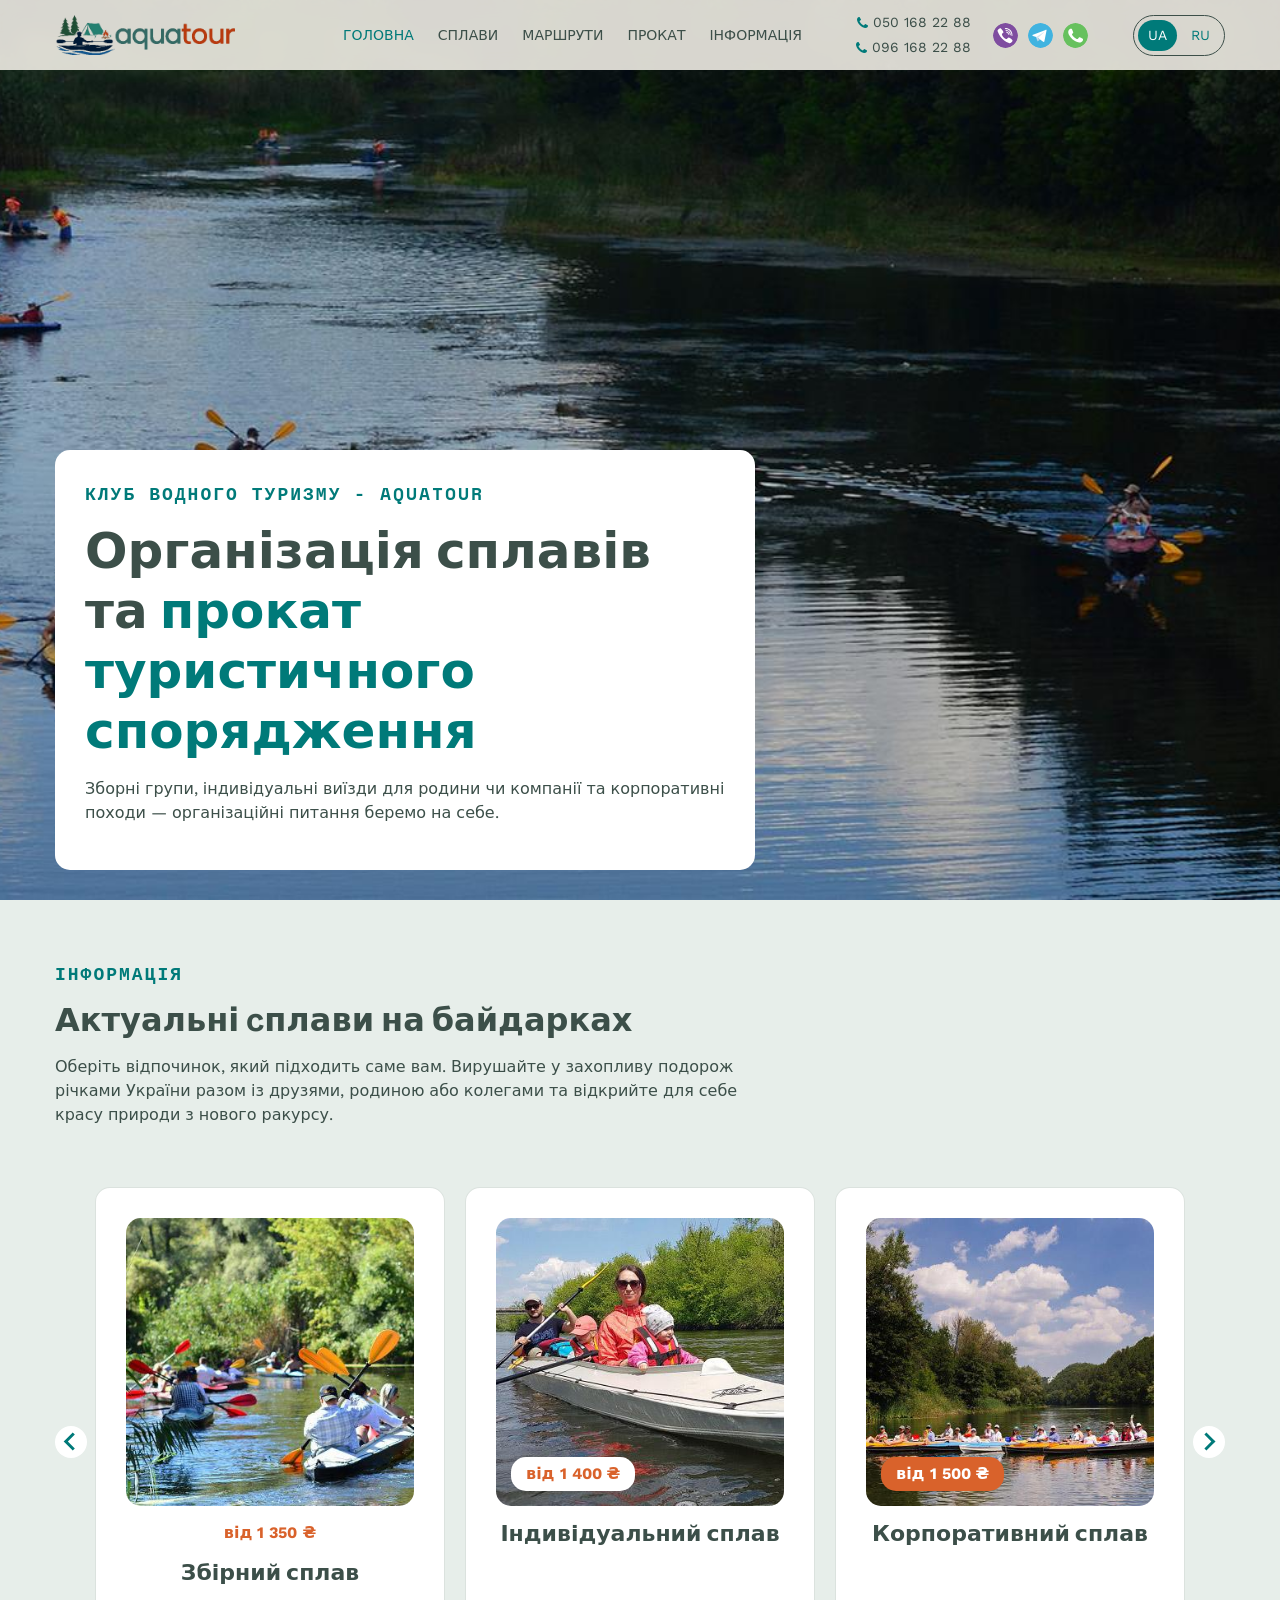
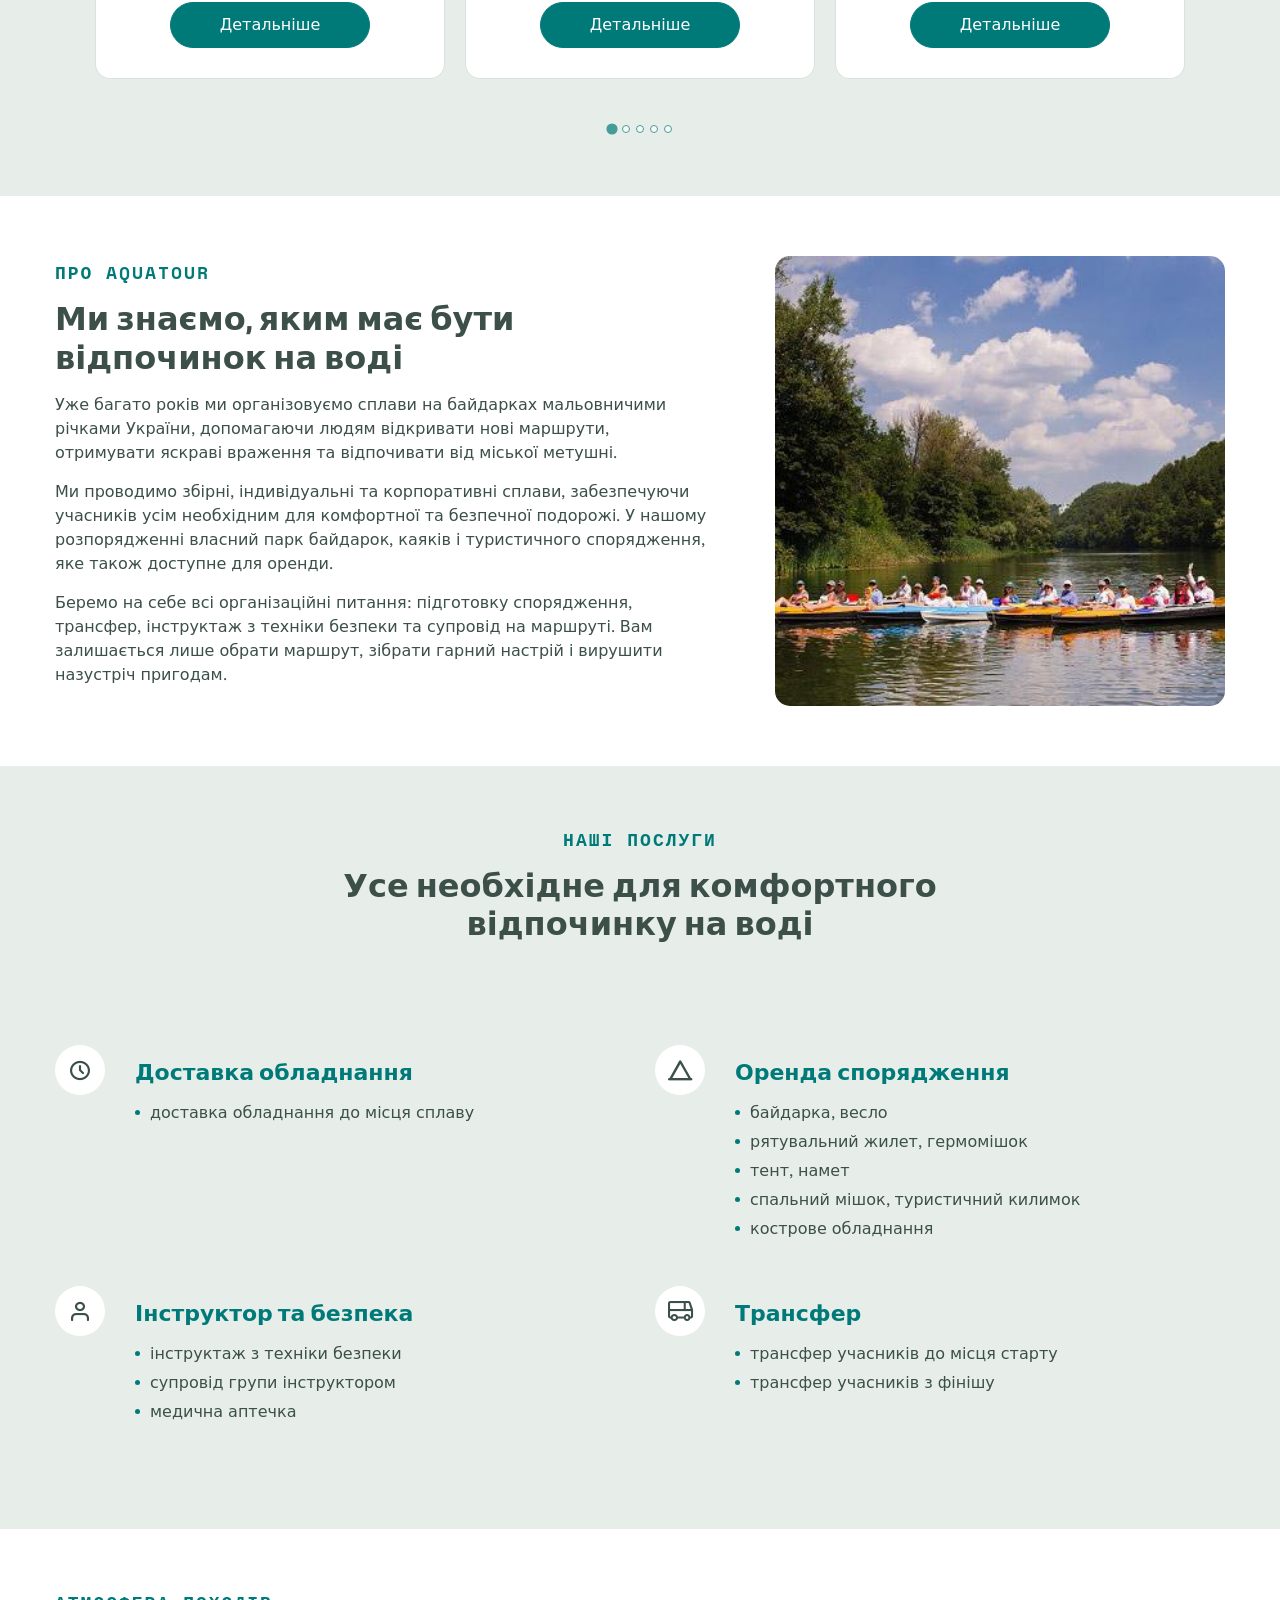
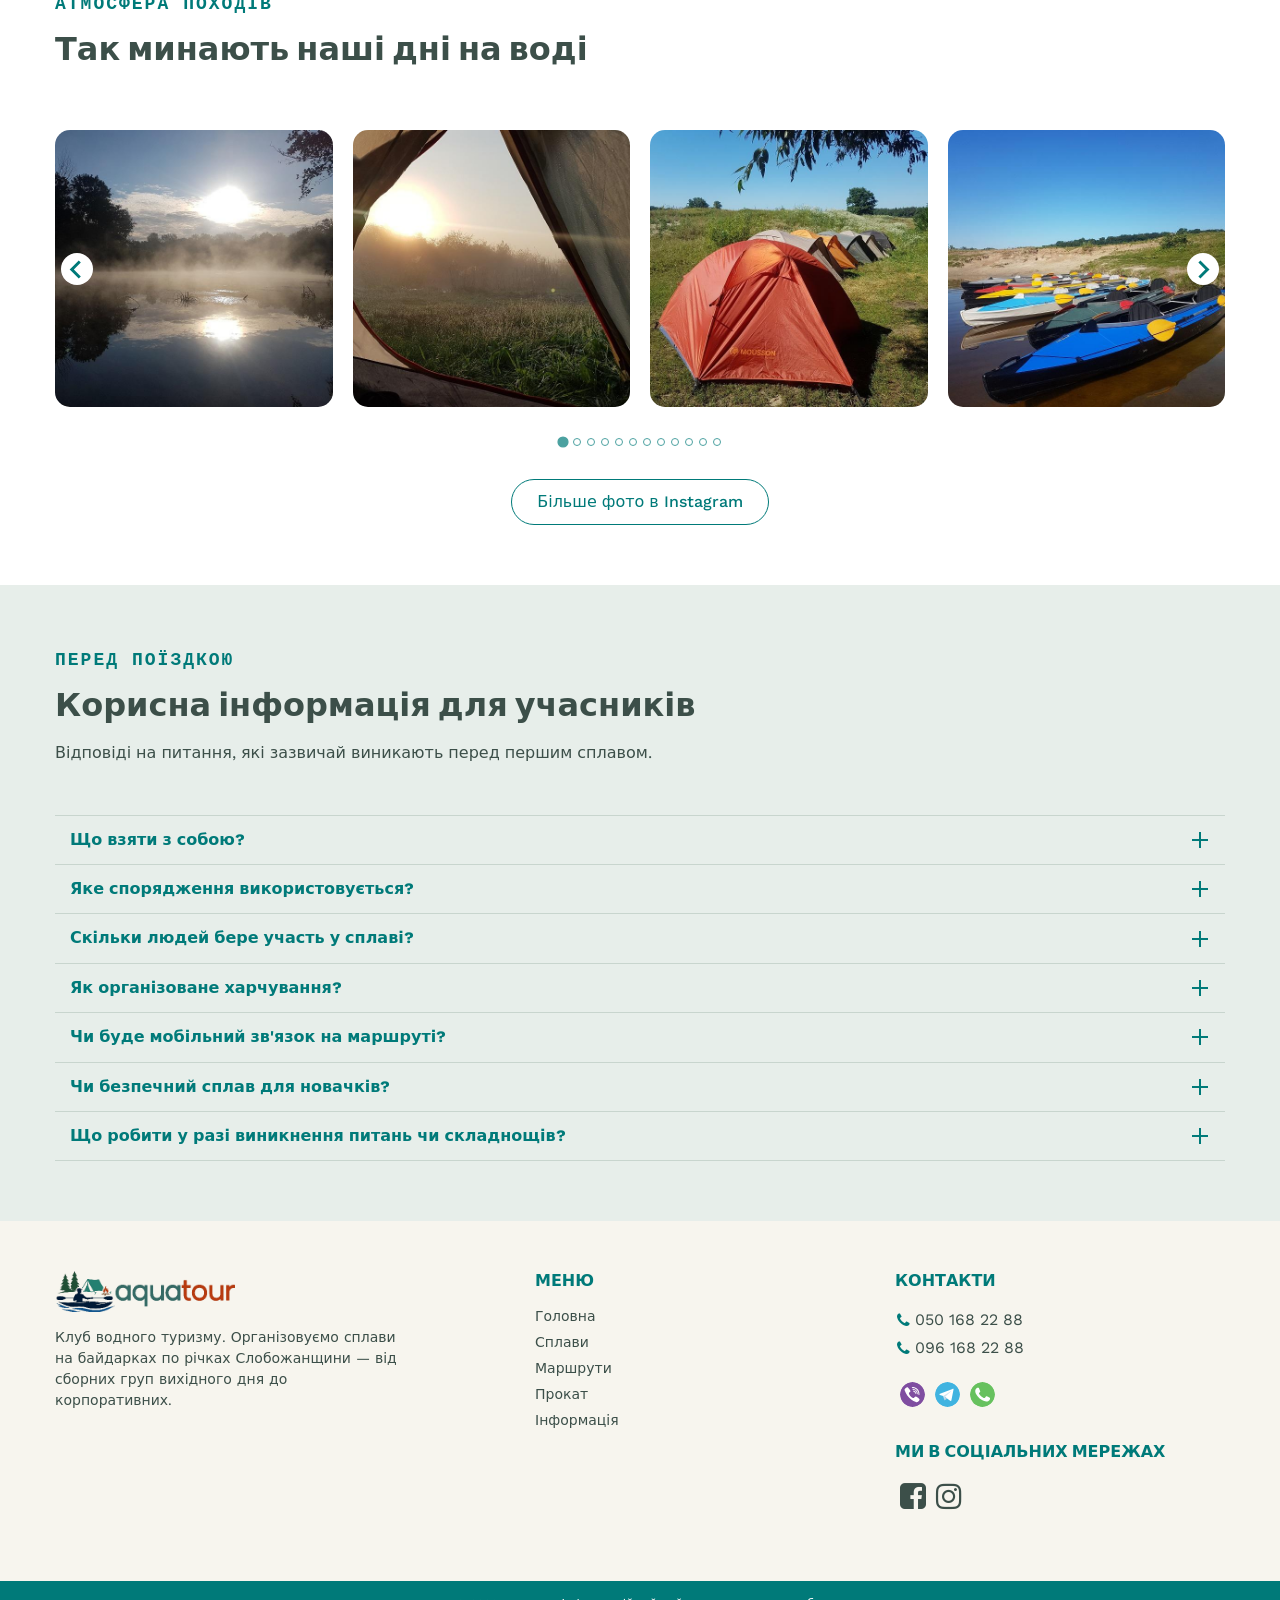
==== commit b6c0cf10: "update files, apply client edits" ====
--- a/index.html
+++ b/index.html
@@ -131,6 +131,44 @@
                     </div>
                   </li>
                   <li class="splide__slide">
+                    <div class="card variant-2">
+                      <div class="card-img">
+                        <img
+                          class="bg-img"
+                          src="images/splavu-img-02.jpg"
+                          width="350"
+                          height="350"
+                          loading="lazy"
+                          alt="image description"
+                        />
+                      </div>
+                      <div class="card-body">
+                        <span class="price">від 1 400 ₴</span>
+                        <h3>Індивідуальний сплав</h3>
+                        <a href="#" class="btn">Детальніше</a>
+                      </div>
+                    </div>
+                  </li>
+                  <li class="splide__slide">
+                    <div class="card variant-3">
+                      <div class="card-img">
+                        <img
+                          class="bg-img"
+                          src="images/splavu-img-03.jpg"
+                          width="350"
+                          height="350"
+                          loading="lazy"
+                          alt="image description"
+                        />
+                      </div>
+                      <div class="card-body">
+                        <span class="price">від 1 500 ₴</span>
+                        <h3>Корпоративний сплав</h3>
+                        <a href="#" class="btn">Детальніше</a>
+                      </div>
+                    </div>
+                  </li>
+                  <li class="splide__slide">
                     <div class="card">
                       <div class="card-img">
                         <img
@@ -143,8 +181,8 @@
                         />
                       </div>
                       <div class="card-body">
+                        <span class="price">від 1 400 ₴</span>
                         <h3>Індивідуальний сплав</h3>
-                        <span class="price">від 1 400 ₴</span>
                         <a href="#" class="btn">Детальніше</a>
                       </div>
                     </div>
@@ -162,46 +200,8 @@
                         />
                       </div>
                       <div class="card-body">
+                        <span class="price">від 1 500 ₴</span>
                         <h3>Корпоративний сплав</h3>
-                        <span class="price">від 1 500 ₴</span>
-                        <a href="#" class="btn">Детальніше</a>
-                      </div>
-                    </div>
-                  </li>
-                  <li class="splide__slide">
-                    <div class="card">
-                      <div class="card-img">
-                        <img
-                          class="bg-img"
-                          src="images/splavu-img-02.jpg"
-                          width="350"
-                          height="350"
-                          loading="lazy"
-                          alt="image description"
-                        />
-                      </div>
-                      <div class="card-body">
-                        <h3>Індивідуальний сплав</h3>
-                        <span class="price">від 1 400 ₴</span>
-                        <a href="#" class="btn">Детальніше</a>
-                      </div>
-                    </div>
-                  </li>
-                  <li class="splide__slide">
-                    <div class="card">
-                      <div class="card-img">
-                        <img
-                          class="bg-img"
-                          src="images/splavu-img-03.jpg"
-                          width="350"
-                          height="350"
-                          loading="lazy"
-                          alt="image description"
-                        />
-                      </div>
-                      <div class="card-body">
-                        <h3>Корпоративний сплав</h3>
-                        <span class="price">від 1 500 ₴</span>
                         <a href="#" class="btn">Детальніше</a>
                       </div>
                     </div>
@@ -214,16 +214,7 @@
         <section class="about-section section bg-white">
           <div class="container">
             <div class="row">
-              <div class="img-block" data-aos="zoom-in">
-                <img
-                  src="images/splavu-img-03.jpg"
-                  width="350"
-                  height="350"
-                  loading="lazy"
-                  alt="image description"
-                />
-              </div>
-              <div class="text-block" data-aos="fade-up" data-aos-delay="300">
+              <div class="text-block" data-aos="fade-up">
                 <strong class="subtitle">Про AquaTour</strong>
                 <h2>Ми знаємо, яким має бути відпочинок на воді</h2>
                 <p>
@@ -246,6 +237,15 @@
                   зібрати гарний настрій і вирушити назустріч пригодам.
                 </p>
               </div>
+              <div class="img-block" data-aos="zoom-in" data-aos-delay="300">
+                <img
+                  src="images/splavu-img-03.jpg"
+                  width="350"
+                  height="350"
+                  loading="lazy"
+                  alt="image description"
+                />
+              </div>
             </div>
           </div>
         </section>
@@ -537,70 +537,220 @@
             </div>
           </div>
         </section>
-        <section class="contact-section section">
+        <section class="faq-section section">
           <div class="container">
             <div class="main-block" data-aos="fade-up">
-              <strong class="subtitle">Зв'язатися з нами</strong>
-              <h2>Зателефонуйте — розкажемо про всі деталі</h2>
+              <strong class="subtitle">Перед поїздкою</strong>
+              <h1 class="h2">Корисна інформація для учасників</h1>
               <p>
-                Заявки на сплав приймаються по телефону. Підберемо маршрут,
-                уточнимо дати та відповімо на будь-які питання.
+                Відповіді на питання, які зазвичай виникають перед першим
+                сплавом.
               </p>
             </div>
-            <div class="contact-block" data-aos="fade-in" data-aos-delay="300">
-              <div class="bg-block">
-                <img
-                  class="bg-img"
-                  src="images/bg-img-03.jpg"
-                  alt="image description"
-                />
-              </div>
-              <div class="text-block">
-                <ul class="info-list">
-                  <li>
-                    <strong class="h4">Телефони:</strong>
-                    <ul class="contacts-list">
+            <ul class="accordion">
+              <li
+                class="accordion-item"
+                data-aos="fade-up"
+                data-aos-delay="100"
+              >
+                <button class="accordion-opener" type="button">
+                  Що взяти з собою?
+                  <i class="icon-plus"></i>
+                </button>
+                <div class="accordion-slide">
+                  <div class="text-block">
+                    <h3>Одяг та взуття</h3>
+                    <ul>
+                      <li>Купальник або плавки</li>
+                      <li>Спортивні штани, светр, вітровка</li>
+                      <li>Футболки, шорти</li>
+                      <li>Сорочка з довгим рукавом</li>
+                      <li>Нижня білизна, 3 пари шкарпеток</li>
+                      <li>Головний убір з козирком</li>
+                      <li>Взуття: сланці та кросівки (або закриті черевики)</li>
+                      <li>Дощовик</li>
+                    </ul>
+                    <h3>Особисті речі</h3>
+                    <ul>
+                      <li>Ліхтарик</li>
+                      <li>Ложка, тарілка, чашка</li>
+                      <li>Засоби особистої гігієни</li>
+                      <li>Туалетний папір</li>
+                      <li>Крем від засмаги</li>
+                      <li>Репелент від комарів і кліщів</li>
+                      <li>Мобільний телефон</li>
+                      <li>Документи</li>
+                      <li>Сонцезахисні окуляри</li>
+                      <li>Особиста аптечка</li>
+                    </ul>
+                  </div>
+                </div>
+              </li>
+              <li
+                class="accordion-item"
+                data-aos="fade-up"
+                data-aos-delay="200"
+              >
+                <button class="accordion-opener" type="button">
+                  Яке спорядження використовується?
+                  <i class="icon-plus"></i>
+                </button>
+                <div class="accordion-slide">
+                  <div class="text-block">
+                    <h3>Для сплавів використовуються</h3>
+                    <ul>
+                      <li>2-місні та 3-місні байдарки <b>Neris</b></li>
+                      <li>Наметове спорядження та спальники <b>Mousson</b></li>
+                      <li>Гермомішки для захисту особистих речей від вологи</li>
+                    </ul>
+                    <p>
+                      На старті кожен учасник отримує гермомішок для зберігання
+                      документів, телефону та інших цінних речей.
+                    </p>
+                  </div>
+                </div>
+              </li>
+              <li
+                class="accordion-item"
+                data-aos="fade-up"
+                data-aos-delay="300"
+              >
+                <button class="accordion-opener" type="button">
+                  Скільки людей бере участь у сплаві?
+                  <i class="icon-plus"></i>
+                </button>
+                <div class="accordion-slide">
+                  <div class="text-block">
+                    <ul>
+                      <li><b>Збірні групи:</b> від 10 до 30 осіб</li>
                       <li>
-                        <i class="icon-phone"></i
-                        ><a href="tel:+380501682288">050 168 22 88</a>
+                        <b>Індивідуальні групи:</b> від 10 осіб у будні дні
                       </li>
+                      <li><b>Корпоративні сплави:</b>до 50 осіб</li>
+                    </ul>
+                  </div>
+                </div>
+              </li>
+              <li
+                class="accordion-item"
+                data-aos="fade-up"
+                data-aos-delay="400"
+              >
+                <button class="accordion-opener" type="button">
+                  Як організоване харчування?
+                  <i class="icon-plus"></i>
+                </button>
+                <div class="accordion-slide">
+                  <div class="text-block">
+                    <p>
+                      У походах готується повноцінне гаряче харчування на
+                      вогнищі.
+                    </p>
+                    <h3>Сніданок</h3>
+                    <ul>
+                      <li>Каша з м'ясом</li>
+                      <li>Хліб</li>
+                      <li>Салат зі свіжих овочів</li>
+                      <li>Чай</li>
+                      <li>Солодощі</li>
+                    </ul>
+                    <h3>Обід</h3>
+                    <ul>
+                      <li>Борщ або суп</li>
+                      <li>Хліб</li>
+                      <li>Чай</li>
+                      <li>Солодощі</li>
+                    </ul>
+                    <h3>Вечеря</h3>
+                    <ul>
+                      <li>Каша з м'ясом</li>
+                      <li>Хліб</li>
+                      <li>Салат зі свіжих овочів</li>
+                      <li>Чай</li>
+                      <li>Солодощі</li>
+                    </ul>
+                    <p>
+                      Для вегетаріанців меню коригується індивідуально. Просимо
+                      повідомляти про це завчасно.
+                    </p>
+                  </div>
+                </div>
+              </li>
+              <li
+                class="accordion-item"
+                data-aos="fade-up"
+                data-aos-delay="500"
+              >
+                <button class="accordion-opener" type="button">
+                  Чи буде мобільний зв'язок на маршруті?
+                  <i class="icon-plus"></i>
+                </button>
+                <div class="accordion-slide">
+                  <div class="text-block">
+                    <p>
+                      На окремих ділянках маршруту мобільний зв'язок може бути
+                      відсутній.
+                    </p>
+                    <h3>Рекомендуємо:</h3>
+                    <ul>
+                      <li>Не брати в байдарку незахищені від води телефони.</li>
+                      <li>Зберігати електроніку в гермомішках.</li>
                       <li>
-                        <i class="icon-phone"></i
-                        ><a href="tel:+380961682288">096 168 22 88</a>
+                        Попередити рідних про можливі перебої зі зв'язком.
                       </li>
                     </ul>
-                  </li>
-                  <li>
-                    <strong class="h4">Адреса:</strong>
-                    <address>м.Харків</address>
-                  </li>
-                  <li>
-                    <strong class="h4">Режим роботи:</strong>
-                    <span>09:00 – 19:00 (без вихідних)</span>
-                  </li>
-                  <li>
-                    <strong class="h4">Ми в месенджерах:</strong>
-                    <ul class="messengers-list">
+                  </div>
+                </div>
+              </li>
+              <li
+                class="accordion-item"
+                data-aos="fade-up"
+                data-aos-delay="600"
+              >
+                <button class="accordion-opener" type="button">
+                  Чи безпечний сплав для новачків?
+                  <i class="icon-plus"></i>
+                </button>
+                <div class="accordion-slide">
+                  <div class="text-block">
+                    <ul>
                       <li>
-                        <a href="#">
-                          <img src="images/icon-viber.svg" alt="Viber" />
-                        </a>
+                        Більшість маршрутів підходять для людей без досвіду
                       </li>
-                      <li>
-                        <a href="#"
-                          ><img src="images/icon-telegram.svg" alt="Telegram"
-                        /></a>
-                      </li>
-                      <li>
-                        <a href="#"
-                          ><img src="images/icon-whatsapp.svg" alt="Whatsapp"
-                        /></a>
-                      </li>
-                    </ul>
-                  </li>
-                </ul>
-              </div>
-            </div>
+                      <li>Перед стартом проводиться інструктаж</li>
+                      <li>Усі учасники забезпечуються рятувальними жилетами</li>
+                      <li>Групу супроводжує досвідчений інструктор</li>
+                    </ul>
+                  </div>
+                </div>
+              </li>
+              <li
+                class="accordion-item"
+                data-aos="fade-up"
+                data-aos-delay="700"
+              >
+                <button class="accordion-opener" type="button">
+                  Що робити у разі виникнення питань чи складнощів?
+                  <i class="icon-plus"></i>
+                </button>
+                <div class="accordion-slide">
+                  <div class="text-block">
+                    <p>
+                      Для оперативного вирішення будь-яких організаційних або
+                      технічних питань під час сплаву звертайтеся до інструктора
+                      групи.
+                    </p>
+                    <h3>Інструктор допоможе:</h3>
+                    <ul>
+                      <li>з розміщенням у байдарці</li>
+                      <li>зі спорядженням</li>
+                      <li>з організацією табору</li>
+                      <li>у разі непередбачених ситуацій на маршруті</li>
+                    </ul>
+                  </div>
+                </div>
+              </li>
+            </ul>
           </div>
         </section>
       </main>
--- a/css/main.min.css
+++ b/css/main.min.css
@@ -1,4 +1,4 @@
-:root{--color-black:#000;--color-white:#fff;--color-gray:#a5a2a2;--color-dark-green:#3c4f49;--color-green:#007a79;--color-light-green:#e7eeea;--color-yellow:#e8a020;--color-orange:#d9622b;--line:rgba(92,122,107,.22);--work-sans-font-family:"Work Sans",sans-serif;--bricolage-font-family:"Bricolage Grotesque",sans-serif;--space-mono-font-family:"Space Mono",monospace;--base-font-family:var(--work-sans-font-family);--base-font-size:16px;--base-line-height:1.5;--base-font-weight:400;--base-margin-bottom:15px;--container-max-width:1200px;--container-padding:0 15px;--heading-font-family:var(--bricolage-font-family);--heading-line-height:1.2;--heading-font-weight:700;--h1-font-size:30px;--h2-font-size:28px;--h3-font-size:22px;--h4-font-size:18px;--h5-font-size:16px;--h6-font-size:14px;--link-color:var(--color-green);--link-hover-color:var(--color-dark-green);--link-text-decoration:none;--btn-font-family:var(--base-font-family);--btn-font-size:16px;--btn-font-weight:500;--btn-line-height:var(--base-line-height);--btn-padding:10px 25px;--btn-color:var(--color-white);--btn-background:var(--color-green);--btn-border:1px solid var(--color-green);--btn-border-radius:25px;--btn-hover-background:var(--color-dark-green);--btn-hover-border-color:var(--color-dark-green);--input-height:46px;--input-color:var(--color-black);--input-placeholder-color:var(--color-gray);--input-padding:10px 15px;--input-border-color:var(--color-black);--input-hover-border-color:var(--color-green);--base-transition-duration:0.3s;--base-transition-timing-function:ease-in-out}/*! normalize.css v8.0.1 | MIT License | github.com/necolas/normalize.css */html{line-height:1.15;-webkit-text-size-adjust:100%}body{margin:0}main{display:block}h1{font-size:2em;margin:.67em 0}hr{box-sizing:content-box;height:0;overflow:visible}pre{font-family:monospace,monospace;font-size:1em}a{background-color:transparent}abbr[title]{border-bottom:none;text-decoration:underline;-webkit-text-decoration:underline dotted;text-decoration:underline dotted}b,strong{font-weight:bolder}code,kbd,samp{font-family:monospace,monospace;font-size:1em}small{font-size:80%}sub,sup{font-size:75%;line-height:0;position:relative;vertical-align:baseline}sub{bottom:-.25em}sup{top:-.5em}img{border-style:none}button,input,optgroup,select,textarea{font-family:inherit;font-size:100%;line-height:1.15;margin:0}button,input{overflow:visible}button,select{text-transform:none}[type=button],[type=reset],[type=submit],button{-webkit-appearance:button}[type=button]::-moz-focus-inner,[type=reset]::-moz-focus-inner,[type=submit]::-moz-focus-inner,button::-moz-focus-inner{border-style:none;padding:0}[type=button]:-moz-focusring,[type=reset]:-moz-focusring,[type=submit]:-moz-focusring,button:-moz-focusring{outline:1px dotted ButtonText}fieldset{padding:.35em .75em .625em}legend{box-sizing:border-box;color:inherit;display:table;max-width:100%;padding:0;white-space:normal}progress{vertical-align:baseline}textarea{overflow:auto}[type=checkbox],[type=radio]{box-sizing:border-box;padding:0}[type=number]::-webkit-inner-spin-button,[type=number]::-webkit-outer-spin-button{height:auto}[type=search]{-webkit-appearance:textfield;outline-offset:-2px}[type=search]::-webkit-search-decoration{-webkit-appearance:none}::-webkit-file-upload-button{-webkit-appearance:button;font:inherit}details{display:block}summary{display:list-item}[hidden],template{display:none}@font-face{font-display:block;font-family:icomoon;font-style:normal;font-weight:400;src:url(../fonts/icomoon.woff) format("woff")}[class*=" icon-"],[class^=icon-]{font-family:icomoon!important;speak:never;font-style:normal;font-variant:normal;font-weight:400;line-height:1;text-transform:none;-webkit-font-smoothing:antialiased;-moz-osx-font-smoothing:grayscale}.icon-check:before{content:""}.icon-arrow-right:before{content:""}.icon-arrow-left:before{content:""}.icon-case:before{content:""}.icon-phone:before{content:""}.icon-bus:before{content:""}.icon-calendar:before{content:""}.icon-tent:before{content:""}.icon-person:before{content:""}.icon-cup:before{content:""}.icon-time:before{content:""}.icon-wave:before{content:""}.icon-users:before{content:""}.icon-compass:before{content:""}.icon-facebook:before{content:""}.icon-instagram:before{content:""}.icon-card:before{content:""}[data-aos][data-aos][data-aos-duration="50"],body[data-aos-duration="50"] [data-aos]{transition-duration:50ms}[data-aos][data-aos][data-aos-delay="50"],body[data-aos-delay="50"] [data-aos]{transition-delay:0s}[data-aos][data-aos][data-aos-delay="50"].aos-animate,body[data-aos-delay="50"] [data-aos].aos-animate{transition-delay:50ms}[data-aos][data-aos][data-aos-duration="100"],body[data-aos-duration="100"] [data-aos]{transition-duration:.1s}[data-aos][data-aos][data-aos-delay="100"],body[data-aos-delay="100"] [data-aos]{transition-delay:0s}[data-aos][data-aos][data-aos-delay="100"].aos-animate,body[data-aos-delay="100"] [data-aos].aos-animate{transition-delay:.1s}[data-aos][data-aos][data-aos-duration="150"],body[data-aos-duration="150"] [data-aos]{transition-duration:.15s}[data-aos][data-aos][data-aos-delay="150"],body[data-aos-delay="150"] [data-aos]{transition-delay:0s}[data-aos][data-aos][data-aos-delay="150"].aos-animate,body[data-aos-delay="150"] [data-aos].aos-animate{transition-delay:.15s}[data-aos][data-aos][data-aos-duration="200"],body[data-aos-duration="200"] [data-aos]{transition-duration:.2s}[data-aos][data-aos][data-aos-delay="200"],body[data-aos-delay="200"] [data-aos]{transition-delay:0s}[data-aos][data-aos][data-aos-delay="200"].aos-animate,body[data-aos-delay="200"] [data-aos].aos-animate{transition-delay:.2s}[data-aos][data-aos][data-aos-duration="250"],body[data-aos-duration="250"] [data-aos]{transition-duration:.25s}[data-aos][data-aos][data-aos-delay="250"],body[data-aos-delay="250"] [data-aos]{transition-delay:0s}[data-aos][data-aos][data-aos-delay="250"].aos-animate,body[data-aos-delay="250"] [data-aos].aos-animate{transition-delay:.25s}[data-aos][data-aos][data-aos-duration="300"],body[data-aos-duration="300"] [data-aos]{transition-duration:.3s}[data-aos][data-aos][data-aos-delay="300"],body[data-aos-delay="300"] [data-aos]{transition-delay:0s}[data-aos][data-aos][data-aos-delay="300"].aos-animate,body[data-aos-delay="300"] [data-aos].aos-animate{transition-delay:.3s}[data-aos][data-aos][data-aos-duration="350"],body[data-aos-duration="350"] [data-aos]{transition-duration:.35s}[data-aos][data-aos][data-aos-delay="350"],body[data-aos-delay="350"] [data-aos]{transition-delay:0s}[data-aos][data-aos][data-aos-delay="350"].aos-animate,body[data-aos-delay="350"] [data-aos].aos-animate{transition-delay:.35s}[data-aos][data-aos][data-aos-duration="400"],body[data-aos-duration="400"] [data-aos]{transition-duration:.4s}[data-aos][data-aos][data-aos-delay="400"],body[data-aos-delay="400"] [data-aos]{transition-delay:0s}[data-aos][data-aos][data-aos-delay="400"].aos-animate,body[data-aos-delay="400"] [data-aos].aos-animate{transition-delay:.4s}[data-aos][data-aos][data-aos-duration="450"],body[data-aos-duration="450"] [data-aos]{transition-duration:.45s}[data-aos][data-aos][data-aos-delay="450"],body[data-aos-delay="450"] [data-aos]{transition-delay:0s}[data-aos][data-aos][data-aos-delay="450"].aos-animate,body[data-aos-delay="450"] [data-aos].aos-animate{transition-delay:.45s}[data-aos][data-aos][data-aos-duration="500"],body[data-aos-duration="500"] [data-aos]{transition-duration:.5s}[data-aos][data-aos][data-aos-delay="500"],body[data-aos-delay="500"] [data-aos]{transition-delay:0s}[data-aos][data-aos][data-aos-delay="500"].aos-animate,body[data-aos-delay="500"] [data-aos].aos-animate{transition-delay:.5s}[data-aos][data-aos][data-aos-duration="550"],body[data-aos-duration="550"] [data-aos]{transition-duration:.55s}[data-aos][data-aos][data-aos-delay="550"],body[data-aos-delay="550"] [data-aos]{transition-delay:0s}[data-aos][data-aos][data-aos-delay="550"].aos-animate,body[data-aos-delay="550"] [data-aos].aos-animate{transition-delay:.55s}[data-aos][data-aos][data-aos-duration="600"],body[data-aos-duration="600"] [data-aos]{transition-duration:.6s}[data-aos][data-aos][data-aos-delay="600"],body[data-aos-delay="600"] [data-aos]{transition-delay:0s}[data-aos][data-aos][data-aos-delay="600"].aos-animate,body[data-aos-delay="600"] [data-aos].aos-animate{transition-delay:.6s}[data-aos][data-aos][data-aos-duration="650"],body[data-aos-duration="650"] [data-aos]{transition-duration:.65s}[data-aos][data-aos][data-aos-delay="650"],body[data-aos-delay="650"] [data-aos]{transition-delay:0s}[data-aos][data-aos][data-aos-delay="650"].aos-animate,body[data-aos-delay="650"] [data-aos].aos-animate{transition-delay:.65s}[data-aos][data-aos][data-aos-duration="700"],body[data-aos-duration="700"] [data-aos]{transition-duration:.7s}[data-aos][data-aos][data-aos-delay="700"],body[data-aos-delay="700"] [data-aos]{transition-delay:0s}[data-aos][data-aos][data-aos-delay="700"].aos-animate,body[data-aos-delay="700"] [data-aos].aos-animate{transition-delay:.7s}[data-aos][data-aos][data-aos-duration="750"],body[data-aos-duration="750"] [data-aos]{transition-duration:.75s}[data-aos][data-aos][data-aos-delay="750"],body[data-aos-delay="750"] [data-aos]{transition-delay:0s}[data-aos][data-aos][data-aos-delay="750"].aos-animate,body[data-aos-delay="750"] [data-aos].aos-animate{transition-delay:.75s}[data-aos][data-aos][data-aos-duration="800"],body[data-aos-duration="800"] [data-aos]{transition-duration:.8s}[data-aos][data-aos][data-aos-delay="800"],body[data-aos-delay="800"] [data-aos]{transition-delay:0s}[data-aos][data-aos][data-aos-delay="800"].aos-animate,body[data-aos-delay="800"] [data-aos].aos-animate{transition-delay:.8s}[data-aos][data-aos][data-aos-duration="850"],body[data-aos-duration="850"] [data-aos]{transition-duration:.85s}[data-aos][data-aos][data-aos-delay="850"],body[data-aos-delay="850"] [data-aos]{transition-delay:0s}[data-aos][data-aos][data-aos-delay="850"].aos-animate,body[data-aos-delay="850"] [data-aos].aos-animate{transition-delay:.85s}[data-aos][data-aos][data-aos-duration="900"],body[data-aos-duration="900"] [data-aos]{transition-duration:.9s}[data-aos][data-aos][data-aos-delay="900"],body[data-aos-delay="900"] [data-aos]{transition-delay:0s}[data-aos][data-aos][data-aos-delay="900"].aos-animate,body[data-aos-delay="900"] [data-aos].aos-animate{transition-delay:.9s}[data-aos][data-aos][data-aos-duration="950"],body[data-aos-duration="950"] [data-aos]{transition-duration:.95s}[data-aos][data-aos][data-aos-delay="950"],body[data-aos-delay="950"] [data-aos]{transition-delay:0s}[data-aos][data-aos][data-aos-delay="950"].aos-animate,body[data-aos-delay="950"] [data-aos].aos-animate{transition-delay:.95s}[data-aos][data-aos][data-aos-duration="1000"],body[data-aos-duration="1000"] [data-aos]{transition-duration:1s}[data-aos][data-aos][data-aos-delay="1000"],body[data-aos-delay="1000"] [data-aos]{transition-delay:0s}[data-aos][data-aos][data-aos-delay="1000"].aos-animate,body[data-aos-delay="1000"] [data-aos].aos-animate{transition-delay:1s}[data-aos][data-aos][data-aos-duration="1050"],body[data-aos-duration="1050"] [data-aos]{transition-duration:1.05s}[data-aos][data-aos][data-aos-delay="1050"],body[data-aos-delay="1050"] [data-aos]{transition-delay:0s}[data-aos][data-aos][data-aos-delay="1050"].aos-animate,body[data-aos-delay="1050"] [data-aos].aos-animate{transition-delay:1.05s}[data-aos][data-aos][data-aos-duration="1100"],body[data-aos-duration="1100"] [data-aos]{transition-duration:1.1s}[data-aos][data-aos][data-aos-delay="1100"],body[data-aos-delay="1100"] [data-aos]{transition-delay:0s}[data-aos][data-aos][data-aos-delay="1100"].aos-animate,body[data-aos-delay="1100"] [data-aos].aos-animate{transition-delay:1.1s}[data-aos][data-aos][data-aos-duration="1150"],body[data-aos-duration="1150"] [data-aos]{transition-duration:1.15s}[data-aos][data-aos][data-aos-delay="1150"],body[data-aos-delay="1150"] [data-aos]{transition-delay:0s}[data-aos][data-aos][data-aos-delay="1150"].aos-animate,body[data-aos-delay="1150"] [data-aos].aos-animate{transition-delay:1.15s}[data-aos][data-aos][data-aos-duration="1200"],body[data-aos-duration="1200"] [data-aos]{transition-duration:1.2s}[data-aos][data-aos][data-aos-delay="1200"],body[data-aos-delay="1200"] [data-aos]{transition-delay:0s}[data-aos][data-aos][data-aos-delay="1200"].aos-animate,body[data-aos-delay="1200"] [data-aos].aos-animate{transition-delay:1.2s}[data-aos][data-aos][data-aos-duration="1250"],body[data-aos-duration="1250"] [data-aos]{transition-duration:1.25s}[data-aos][data-aos][data-aos-delay="1250"],body[data-aos-delay="1250"] [data-aos]{transition-delay:0s}[data-aos][data-aos][data-aos-delay="1250"].aos-animate,body[data-aos-delay="1250"] [data-aos].aos-animate{transition-delay:1.25s}[data-aos][data-aos][data-aos-duration="1300"],body[data-aos-duration="1300"] [data-aos]{transition-duration:1.3s}[data-aos][data-aos][data-aos-delay="1300"],body[data-aos-delay="1300"] [data-aos]{transition-delay:0s}[data-aos][data-aos][data-aos-delay="1300"].aos-animate,body[data-aos-delay="1300"] [data-aos].aos-animate{transition-delay:1.3s}[data-aos][data-aos][data-aos-duration="1350"],body[data-aos-duration="1350"] [data-aos]{transition-duration:1.35s}[data-aos][data-aos][data-aos-delay="1350"],body[data-aos-delay="1350"] [data-aos]{transition-delay:0s}[data-aos][data-aos][data-aos-delay="1350"].aos-animate,body[data-aos-delay="1350"] [data-aos].aos-animate{transition-delay:1.35s}[data-aos][data-aos][data-aos-duration="1400"],body[data-aos-duration="1400"] [data-aos]{transition-duration:1.4s}[data-aos][data-aos][data-aos-delay="1400"],body[data-aos-delay="1400"] [data-aos]{transition-delay:0s}[data-aos][data-aos][data-aos-delay="1400"].aos-animate,body[data-aos-delay="1400"] [data-aos].aos-animate{transition-delay:1.4s}[data-aos][data-aos][data-aos-duration="1450"],body[data-aos-duration="1450"] [data-aos]{transition-duration:1.45s}[data-aos][data-aos][data-aos-delay="1450"],body[data-aos-delay="1450"] [data-aos]{transition-delay:0s}[data-aos][data-aos][data-aos-delay="1450"].aos-animate,body[data-aos-delay="1450"] [data-aos].aos-animate{transition-delay:1.45s}[data-aos][data-aos][data-aos-duration="1500"],body[data-aos-duration="1500"] [data-aos]{transition-duration:1.5s}[data-aos][data-aos][data-aos-delay="1500"],body[data-aos-delay="1500"] [data-aos]{transition-delay:0s}[data-aos][data-aos][data-aos-delay="1500"].aos-animate,body[data-aos-delay="1500"] [data-aos].aos-animate{transition-delay:1.5s}[data-aos][data-aos][data-aos-duration="1550"],body[data-aos-duration="1550"] [data-aos]{transition-duration:1.55s}[data-aos][data-aos][data-aos-delay="1550"],body[data-aos-delay="1550"] [data-aos]{transition-delay:0s}[data-aos][data-aos][data-aos-delay="1550"].aos-animate,body[data-aos-delay="1550"] [data-aos].aos-animate{transition-delay:1.55s}[data-aos][data-aos][data-aos-duration="1600"],body[data-aos-duration="1600"] [data-aos]{transition-duration:1.6s}[data-aos][data-aos][data-aos-delay="1600"],body[data-aos-delay="1600"] [data-aos]{transition-delay:0s}[data-aos][data-aos][data-aos-delay="1600"].aos-animate,body[data-aos-delay="1600"] [data-aos].aos-animate{transition-delay:1.6s}[data-aos][data-aos][data-aos-duration="1650"],body[data-aos-duration="1650"] [data-aos]{transition-duration:1.65s}[data-aos][data-aos][data-aos-delay="1650"],body[data-aos-delay="1650"] [data-aos]{transition-delay:0s}[data-aos][data-aos][data-aos-delay="1650"].aos-animate,body[data-aos-delay="1650"] [data-aos].aos-animate{transition-delay:1.65s}[data-aos][data-aos][data-aos-duration="1700"],body[data-aos-duration="1700"] [data-aos]{transition-duration:1.7s}[data-aos][data-aos][data-aos-delay="1700"],body[data-aos-delay="1700"] [data-aos]{transition-delay:0s}[data-aos][data-aos][data-aos-delay="1700"].aos-animate,body[data-aos-delay="1700"] [data-aos].aos-animate{transition-delay:1.7s}[data-aos][data-aos][data-aos-duration="1750"],body[data-aos-duration="1750"] [data-aos]{transition-duration:1.75s}[data-aos][data-aos][data-aos-delay="1750"],body[data-aos-delay="1750"] [data-aos]{transition-delay:0s}[data-aos][data-aos][data-aos-delay="1750"].aos-animate,body[data-aos-delay="1750"] [data-aos].aos-animate{transition-delay:1.75s}[data-aos][data-aos][data-aos-duration="1800"],body[data-aos-duration="1800"] [data-aos]{transition-duration:1.8s}[data-aos][data-aos][data-aos-delay="1800"],body[data-aos-delay="1800"] [data-aos]{transition-delay:0s}[data-aos][data-aos][data-aos-delay="1800"].aos-animate,body[data-aos-delay="1800"] [data-aos].aos-animate{transition-delay:1.8s}[data-aos][data-aos][data-aos-duration="1850"],body[data-aos-duration="1850"] [data-aos]{transition-duration:1.85s}[data-aos][data-aos][data-aos-delay="1850"],body[data-aos-delay="1850"] [data-aos]{transition-delay:0s}[data-aos][data-aos][data-aos-delay="1850"].aos-animate,body[data-aos-delay="1850"] [data-aos].aos-animate{transition-delay:1.85s}[data-aos][data-aos][data-aos-duration="1900"],body[data-aos-duration="1900"] [data-aos]{transition-duration:1.9s}[data-aos][data-aos][data-aos-delay="1900"],body[data-aos-delay="1900"] [data-aos]{transition-delay:0s}[data-aos][data-aos][data-aos-delay="1900"].aos-animate,body[data-aos-delay="1900"] [data-aos].aos-animate{transition-delay:1.9s}[data-aos][data-aos][data-aos-duration="1950"],body[data-aos-duration="1950"] [data-aos]{transition-duration:1.95s}[data-aos][data-aos][data-aos-delay="1950"],body[data-aos-delay="1950"] [data-aos]{transition-delay:0s}[data-aos][data-aos][data-aos-delay="1950"].aos-animate,body[data-aos-delay="1950"] [data-aos].aos-animate{transition-delay:1.95s}[data-aos][data-aos][data-aos-duration="2000"],body[data-aos-duration="2000"] [data-aos]{transition-duration:2s}[data-aos][data-aos][data-aos-delay="2000"],body[data-aos-delay="2000"] [data-aos]{transition-delay:0s}[data-aos][data-aos][data-aos-delay="2000"].aos-animate,body[data-aos-delay="2000"] [data-aos].aos-animate{transition-delay:2s}[data-aos][data-aos][data-aos-duration="2050"],body[data-aos-duration="2050"] [data-aos]{transition-duration:2.05s}[data-aos][data-aos][data-aos-delay="2050"],body[data-aos-delay="2050"] [data-aos]{transition-delay:0s}[data-aos][data-aos][data-aos-delay="2050"].aos-animate,body[data-aos-delay="2050"] [data-aos].aos-animate{transition-delay:2.05s}[data-aos][data-aos][data-aos-duration="2100"],body[data-aos-duration="2100"] [data-aos]{transition-duration:2.1s}[data-aos][data-aos][data-aos-delay="2100"],body[data-aos-delay="2100"] [data-aos]{transition-delay:0s}[data-aos][data-aos][data-aos-delay="2100"].aos-animate,body[data-aos-delay="2100"] [data-aos].aos-animate{transition-delay:2.1s}[data-aos][data-aos][data-aos-duration="2150"],body[data-aos-duration="2150"] [data-aos]{transition-duration:2.15s}[data-aos][data-aos][data-aos-delay="2150"],body[data-aos-delay="2150"] [data-aos]{transition-delay:0s}[data-aos][data-aos][data-aos-delay="2150"].aos-animate,body[data-aos-delay="2150"] [data-aos].aos-animate{transition-delay:2.15s}[data-aos][data-aos][data-aos-duration="2200"],body[data-aos-duration="2200"] [data-aos]{transition-duration:2.2s}[data-aos][data-aos][data-aos-delay="2200"],body[data-aos-delay="2200"] [data-aos]{transition-delay:0s}[data-aos][data-aos][data-aos-delay="2200"].aos-animate,body[data-aos-delay="2200"] [data-aos].aos-animate{transition-delay:2.2s}[data-aos][data-aos][data-aos-duration="2250"],body[data-aos-duration="2250"] [data-aos]{transition-duration:2.25s}[data-aos][data-aos][data-aos-delay="2250"],body[data-aos-delay="2250"] [data-aos]{transition-delay:0s}[data-aos][data-aos][data-aos-delay="2250"].aos-animate,body[data-aos-delay="2250"] [data-aos].aos-animate{transition-delay:2.25s}[data-aos][data-aos][data-aos-duration="2300"],body[data-aos-duration="2300"] [data-aos]{transition-duration:2.3s}[data-aos][data-aos][data-aos-delay="2300"],body[data-aos-delay="2300"] [data-aos]{transition-delay:0s}[data-aos][data-aos][data-aos-delay="2300"].aos-animate,body[data-aos-delay="2300"] [data-aos].aos-animate{transition-delay:2.3s}[data-aos][data-aos][data-aos-duration="2350"],body[data-aos-duration="2350"] [data-aos]{transition-duration:2.35s}[data-aos][data-aos][data-aos-delay="2350"],body[data-aos-delay="2350"] [data-aos]{transition-delay:0s}[data-aos][data-aos][data-aos-delay="2350"].aos-animate,body[data-aos-delay="2350"] [data-aos].aos-animate{transition-delay:2.35s}[data-aos][data-aos][data-aos-duration="2400"],body[data-aos-duration="2400"] [data-aos]{transition-duration:2.4s}[data-aos][data-aos][data-aos-delay="2400"],body[data-aos-delay="2400"] [data-aos]{transition-delay:0s}[data-aos][data-aos][data-aos-delay="2400"].aos-animate,body[data-aos-delay="2400"] [data-aos].aos-animate{transition-delay:2.4s}[data-aos][data-aos][data-aos-duration="2450"],body[data-aos-duration="2450"] [data-aos]{transition-duration:2.45s}[data-aos][data-aos][data-aos-delay="2450"],body[data-aos-delay="2450"] [data-aos]{transition-delay:0s}[data-aos][data-aos][data-aos-delay="2450"].aos-animate,body[data-aos-delay="2450"] [data-aos].aos-animate{transition-delay:2.45s}[data-aos][data-aos][data-aos-duration="2500"],body[data-aos-duration="2500"] [data-aos]{transition-duration:2.5s}[data-aos][data-aos][data-aos-delay="2500"],body[data-aos-delay="2500"] [data-aos]{transition-delay:0s}[data-aos][data-aos][data-aos-delay="2500"].aos-animate,body[data-aos-delay="2500"] [data-aos].aos-animate{transition-delay:2.5s}[data-aos][data-aos][data-aos-duration="2550"],body[data-aos-duration="2550"] [data-aos]{transition-duration:2.55s}[data-aos][data-aos][data-aos-delay="2550"],body[data-aos-delay="2550"] [data-aos]{transition-delay:0s}[data-aos][data-aos][data-aos-delay="2550"].aos-animate,body[data-aos-delay="2550"] [data-aos].aos-animate{transition-delay:2.55s}[data-aos][data-aos][data-aos-duration="2600"],body[data-aos-duration="2600"] [data-aos]{transition-duration:2.6s}[data-aos][data-aos][data-aos-delay="2600"],body[data-aos-delay="2600"] [data-aos]{transition-delay:0s}[data-aos][data-aos][data-aos-delay="2600"].aos-animate,body[data-aos-delay="2600"] [data-aos].aos-animate{transition-delay:2.6s}[data-aos][data-aos][data-aos-duration="2650"],body[data-aos-duration="2650"] [data-aos]{transition-duration:2.65s}[data-aos][data-aos][data-aos-delay="2650"],body[data-aos-delay="2650"] [data-aos]{transition-delay:0s}[data-aos][data-aos][data-aos-delay="2650"].aos-animate,body[data-aos-delay="2650"] [data-aos].aos-animate{transition-delay:2.65s}[data-aos][data-aos][data-aos-duration="2700"],body[data-aos-duration="2700"] [data-aos]{transition-duration:2.7s}[data-aos][data-aos][data-aos-delay="2700"],body[data-aos-delay="2700"] [data-aos]{transition-delay:0s}[data-aos][data-aos][data-aos-delay="2700"].aos-animate,body[data-aos-delay="2700"] [data-aos].aos-animate{transition-delay:2.7s}[data-aos][data-aos][data-aos-duration="2750"],body[data-aos-duration="2750"] [data-aos]{transition-duration:2.75s}[data-aos][data-aos][data-aos-delay="2750"],body[data-aos-delay="2750"] [data-aos]{transition-delay:0s}[data-aos][data-aos][data-aos-delay="2750"].aos-animate,body[data-aos-delay="2750"] [data-aos].aos-animate{transition-delay:2.75s}[data-aos][data-aos][data-aos-duration="2800"],body[data-aos-duration="2800"] [data-aos]{transition-duration:2.8s}[data-aos][data-aos][data-aos-delay="2800"],body[data-aos-delay="2800"] [data-aos]{transition-delay:0s}[data-aos][data-aos][data-aos-delay="2800"].aos-animate,body[data-aos-delay="2800"] [data-aos].aos-animate{transition-delay:2.8s}[data-aos][data-aos][data-aos-duration="2850"],body[data-aos-duration="2850"] [data-aos]{transition-duration:2.85s}[data-aos][data-aos][data-aos-delay="2850"],body[data-aos-delay="2850"] [data-aos]{transition-delay:0s}[data-aos][data-aos][data-aos-delay="2850"].aos-animate,body[data-aos-delay="2850"] [data-aos].aos-animate{transition-delay:2.85s}[data-aos][data-aos][data-aos-duration="2900"],body[data-aos-duration="2900"] [data-aos]{transition-duration:2.9s}[data-aos][data-aos][data-aos-delay="2900"],body[data-aos-delay="2900"] [data-aos]{transition-delay:0s}[data-aos][data-aos][data-aos-delay="2900"].aos-animate,body[data-aos-delay="2900"] [data-aos].aos-animate{transition-delay:2.9s}[data-aos][data-aos][data-aos-duration="2950"],body[data-aos-duration="2950"] [data-aos]{transition-duration:2.95s}[data-aos][data-aos][data-aos-delay="2950"],body[data-aos-delay="2950"] [data-aos]{transition-delay:0s}[data-aos][data-aos][data-aos-delay="2950"].aos-animate,body[data-aos-delay="2950"] [data-aos].aos-animate{transition-delay:2.95s}[data-aos][data-aos][data-aos-duration="3000"],body[data-aos-duration="3000"] [data-aos]{transition-duration:3s}[data-aos][data-aos][data-aos-delay="3000"],body[data-aos-delay="3000"] [data-aos]{transition-delay:0s}[data-aos][data-aos][data-aos-delay="3000"].aos-animate,body[data-aos-delay="3000"] [data-aos].aos-animate{transition-delay:3s}[data-aos]{pointer-events:none}[data-aos].aos-animate{pointer-events:auto}[data-aos][data-aos][data-aos-easing=linear],body[data-aos-easing=linear] [data-aos]{transition-timing-function:cubic-bezier(.25,.25,.75,.75)}[data-aos][data-aos][data-aos-easing=ease],body[data-aos-easing=ease] [data-aos]{transition-timing-function:ease}[data-aos][data-aos][data-aos-easing=ease-in],body[data-aos-easing=ease-in] [data-aos]{transition-timing-function:ease-in}[data-aos][data-aos][data-aos-easing=ease-out],body[data-aos-easing=ease-out] [data-aos]{transition-timing-function:ease-out}[data-aos][data-aos][data-aos-easing=ease-in-out],body[data-aos-easing=ease-in-out] [data-aos]{transition-timing-function:ease-in-out}[data-aos][data-aos][data-aos-easing=ease-in-back],body[data-aos-easing=ease-in-back] [data-aos]{transition-timing-function:cubic-bezier(.6,-.28,.735,.045)}[data-aos][data-aos][data-aos-easing=ease-out-back],body[data-aos-easing=ease-out-back] [data-aos]{transition-timing-function:cubic-bezier(.175,.885,.32,1.275)}[data-aos][data-aos][data-aos-easing=ease-in-out-back],body[data-aos-easing=ease-in-out-back] [data-aos]{transition-timing-function:cubic-bezier(.68,-.55,.265,1.55)}[data-aos][data-aos][data-aos-easing=ease-in-sine],body[data-aos-easing=ease-in-sine] [data-aos]{transition-timing-function:cubic-bezier(.47,0,.745,.715)}[data-aos][data-aos][data-aos-easing=ease-out-sine],body[data-aos-easing=ease-out-sine] [data-aos]{transition-timing-function:cubic-bezier(.39,.575,.565,1)}[data-aos][data-aos][data-aos-easing=ease-in-out-sine],body[data-aos-easing=ease-in-out-sine] [data-aos]{transition-timing-function:cubic-bezier(.445,.05,.55,.95)}[data-aos][data-aos][data-aos-easing=ease-in-quad],body[data-aos-easing=ease-in-quad] [data-aos]{transition-timing-function:cubic-bezier(.55,.085,.68,.53)}[data-aos][data-aos][data-aos-easing=ease-out-quad],body[data-aos-easing=ease-out-quad] [data-aos]{transition-timing-function:cubic-bezier(.25,.46,.45,.94)}[data-aos][data-aos][data-aos-easing=ease-in-out-quad],body[data-aos-easing=ease-in-out-quad] [data-aos]{transition-timing-function:cubic-bezier(.455,.03,.515,.955)}[data-aos][data-aos][data-aos-easing=ease-in-cubic],body[data-aos-easing=ease-in-cubic] [data-aos]{transition-timing-function:cubic-bezier(.55,.085,.68,.53)}[data-aos][data-aos][data-aos-easing=ease-out-cubic],body[data-aos-easing=ease-out-cubic] [data-aos]{transition-timing-function:cubic-bezier(.25,.46,.45,.94)}[data-aos][data-aos][data-aos-easing=ease-in-out-cubic],body[data-aos-easing=ease-in-out-cubic] [data-aos]{transition-timing-function:cubic-bezier(.455,.03,.515,.955)}[data-aos][data-aos][data-aos-easing=ease-in-quart],body[data-aos-easing=ease-in-quart] [data-aos]{transition-timing-function:cubic-bezier(.55,.085,.68,.53)}[data-aos][data-aos][data-aos-easing=ease-out-quart],body[data-aos-easing=ease-out-quart] [data-aos]{transition-timing-function:cubic-bezier(.25,.46,.45,.94)}[data-aos][data-aos][data-aos-easing=ease-in-out-quart],body[data-aos-easing=ease-in-out-quart] [data-aos]{transition-timing-function:cubic-bezier(.455,.03,.515,.955)}@font-face{font-display:swap;font-family:Work Sans;font-style:normal;font-weight:400;src:url(../fonts/WorkSans-Regular.woff2) format("woff2")}@font-face{font-display:swap;font-family:Work Sans;font-style:normal;font-weight:500;src:url(../fonts/WorkSans-Medium.woff2) format("woff2")}@font-face{font-display:swap;font-family:Work Sans;font-style:normal;font-weight:700;src:url(../fonts/WorkSans-Bold.woff2) format("woff2")}@font-face{font-display:swap;font-family:Bricolage Grotesque;font-style:normal;font-weight:700;src:url(../fonts/BricolageGrotesque-Bold.woff2) format("woff2")}@font-face{font-display:swap;font-family:Space Mono;font-style:normal;font-weight:400;src:url(../fonts/SpaceMono-Regular.woff2) format("woff2")}.accordion,.booking-steps-list,.contact-block .info-list,.contacts-list,.cost-list,.included-list,.items-list,.languages-list,.menu,.messengers-list,.not-included-list,.program-list,.river-info,.services-list,.social-networks,.tabset,.tag-list,ul:not([class]):not([id]){list-style:none;margin:0;padding:0}html{box-sizing:border-box}*,:after,:before{box-sizing:inherit}.resize-active *{transition:none!important}body{background:var(--color-light-green);color:var(--color-dark-green);font-family:var(--base-font-family);font-size:var(--base-font-size);font-weight:var(--base-font-weight);line-height:var(--base-line-height);min-width:320px}.h1,.h2,.h3,.h4,.h5,.h6,h1,h2,h3,h4,h5,h6,ol,p,ul{margin:0 0 var(--base-margin-bottom)}.h1,.h2,.h3,.h4,.h5,.h6,h1,h2,h3,h4,h5,h6{font-family:var(--heading-font-family);font-weight:var(--heading-font-weight);line-height:var(--heading-line-height)}.h1,.h2,.h3,.h4,.h5,.h6{display:block}.h1,h1{font-size:32px}.h1 span,h1 span{color:var(--color-green)}.h2,h2{font-size:var(--h2-font-size)}.h3,h3{font-size:var(--h3-font-size)}.h4,h4{font-size:var(--h4-font-size)}.h5,h5{font-size:var(--h5-font-size)}.h6,h6{font-size:var(--h6-font-size)}.subtitle{color:var(--color-green);display:block;font-family:var(--space-mono-font-family);font-size:12px;font-weight:400;letter-spacing:2px;margin-bottom:15px;text-transform:uppercase}.subtitle.secondary{color:var(--color-orange)}ul:not([class]):not([id]){margin-bottom:15px}ul:not([class]):not([id]) li{margin-bottom:5px;padding-left:15px;position:relative}ul:not([class]):not([id]) li:before{background:var(--color-green);border-radius:50%;content:"";height:5px;left:0;position:absolute;top:9px;width:5px}address{font-style:normal}img{border-radius:15px;display:inline-block;height:auto;max-width:100%;vertical-align:top}iframe{border:0}a{color:var(--link-color);-webkit-text-decoration:var(--link-text-decoration);text-decoration:var(--link-text-decoration);transition:color var(--base-transition-duration) var(--base-transition-timing-function)}table{border-collapse:collapse;text-align:left;width:100%}table tr:nth-child(odd){background:var(--color-light-green)}table td,table th{padding:10px}.wrapper{overflow:hidden;overflow:clip;position:relative}.container{margin:0 auto;max-width:var(--container-max-width);padding:var(--container-padding)}.col{min-width:0}.section{padding:50px 0}.main-section{padding:100px 0 50px}.block{margin-bottom:50px}.bg-white{background:var(--color-white)}.bg-green{background:var(--color-green)}.lines{height:100%;left:0;opacity:.5;position:absolute;top:0;width:300%}.lines path:first-child{animation:dashMove 20s linear infinite}.lines path:nth-child(2){animation:dashMoveReverse 25s linear infinite}.lines path:last-child{animation:dashMove 30s linear infinite}.main-block{margin-bottom:50px;max-width:700px}.bg-img{border-radius:0;height:100%;left:0;-o-object-fit:cover;object-fit:cover;position:absolute;top:0;width:100%}.navigation{align-items:center;display:flex;flex-direction:column;justify-content:center;margin:0 -5px}.navigation .next-btn,.navigation .prev-btn{align-items:center;color:var(--color-orange);display:inline-flex;font-weight:600;justify-content:center;margin:5px;position:relative}.navigation .next-btn:before,.navigation .prev-btn:before{background:var(--link-color);bottom:0;content:"";height:2px;left:0;position:absolute;transition:width var(--base-transition-duration) var(--base-transition-timing-function);width:0}.navigation .next-btn i,.navigation .prev-btn i{transition:transform var(--base-transition-duration) var(--base-transition-timing-function)}.navigation .prev-btn i{margin-right:5px}.navigation .next-btn i{margin-left:5px}.link-more{align-items:center;color:var(--link-color);display:inline-flex;font-weight:600;justify-content:center;position:relative}.link-more:before{background:var(--link-color);bottom:0;content:"";height:2px;left:0;position:absolute;transition:width var(--base-transition-duration) var(--base-transition-timing-function);width:0}.link-more i{margin-left:5px;transition:transform var(--base-transition-duration) var(--base-transition-timing-function)}.icon{align-items:center;background:var(--color-light-green);border-radius:15px;color:var(--color-dark-green);display:flex;font-size:20px;height:46px;justify-content:center;margin-bottom:15px;padding:2px;width:46px}.icon .icon-wave{font-size:14px}.text-center{text-align:center}form{margin:0 0 var(--base-margin-bottom)}input[type=email],input[type=password],input[type=search],input[type=tel],input[type=text],textarea{-webkit-appearance:none;-moz-appearance:none;appearance:none;border:1px solid var(--input-border-color);color:var(--input-color);height:var(--input-height);margin-bottom:var(--base-margin-bottom);padding:var(--input-padding);transition:border-color var(--base-transition-duration) var(--base-transition-timing-function);width:100%}input[type=email]::-moz-placeholder,input[type=password]::-moz-placeholder,input[type=search]::-moz-placeholder,input[type=tel]::-moz-placeholder,input[type=text]::-moz-placeholder,textarea::-moz-placeholder{color:var(--input-placeholder-color)}input[type=email]::placeholder,input[type=password]::placeholder,input[type=search]::placeholder,input[type=tel]::placeholder,input[type=text]::placeholder,textarea::placeholder{color:var(--input-placeholder-color)}input[type=email]:focus-visible,input[type=password]:focus-visible,input[type=search]:focus-visible,input[type=tel]:focus-visible,input[type=text]:focus-visible,textarea:focus-visible{border-color:var(--input-hover-border-color);outline:none}textarea{resize:none}button,input[type=button],input[type=reset],input[type=submit]{-webkit-appearance:none;-moz-appearance:none;appearance:none;cursor:pointer}.header{backdrop-filter:blur(10px);background:hsla(42,56%,96%,.86);left:0;padding:10px 0;position:fixed;right:0;top:0;z-index:9999}.header .row{align-items:center;display:flex;justify-content:space-between;margin:0}.logo{display:block;line-height:1;width:180px}.nav-opener{background:transparent;border:none;display:block;height:30px;padding:0;position:relative;width:30px}.nav-opener span,.nav-opener:after,.nav-opener:before{background:var(--color-black);height:2px;left:50%;position:absolute;top:14px;transform:translateX(-50%);transition:all var(--base-transition-duration) var(--base-transition-timing-function);width:28px}.nav-opener:after,.nav-opener:before{content:"";top:6px}.nav-opener:after{top:22px}.nav-active .nav-opener:after,.nav-active .nav-opener:before{top:14px;transform:translateX(-50%) rotate(45deg)}.nav-active .nav-opener:after{transform:translateX(-50%) rotate(-45deg)}.nav-active .nav-opener span{opacity:0}.drop{transition:opacity var(--base-transition-duration) var(--base-transition-timing-function),visibility var(--base-transition-duration) var(--base-transition-timing-function)}.nav-active .drop{opacity:1;visibility:visible}.drop a{color:var(--color-dark-green)}.drop .contacts-list li,.drop .messengers-list{justify-content:center}.menu{font-size:18px;font-weight:500;margin-bottom:30px;text-transform:uppercase}.menu li{margin-bottom:10px}.menu li.active a{color:var(--color-green)}.contacts-list{margin-bottom:15px}.contacts-list li{align-items:center;display:flex;margin-bottom:5px}.contacts-list i{color:var(--color-green);margin-right:5px}.messengers-list{align-items:center;display:flex;flex-wrap:wrap;font-size:0;margin-bottom:15px}.messengers-list li{padding:5px}.messengers-list a{display:block;position:relative;transition:opacity var(--base-transition-duration) var(--base-transition-timing-function);width:30px}.messengers-list a img{position:relative;z-index:2}.messengers-list a:before{background:var(--color-white);border-radius:50%;content:"";height:80%;left:50%;position:absolute;top:50%;transform:translate(-50%,-50%);width:80%;z-index:1}.languages-list{align-items:center;border:1px solid var(--color-dark-green);border-radius:25px;display:inline-flex;justify-content:center;padding:2px;text-transform:uppercase}.languages-list li{padding:2px}.languages-list li.active a{background:var(--color-green);color:var(--color-white)}.languages-list a{border-radius:25px;color:var(--color-green);display:inline-block;padding:5px 10px;transition:color var(--base-transition-duration) var(--base-transition-timing-function),background var(--base-transition-duration) var(--base-transition-timing-function);vertical-align:middle}.intro-section{display:flex;flex-direction:column;justify-content:flex-end;min-height:100vh;min-height:100svh;padding:100px 0 15px;position:relative}.intro-section.bg-green .text-block{backdrop-filter:blur(15px);background:rgba(0,0,0,.2);border-radius:15px;color:var(--color-white)}.intro-section.bg-green .text-block p:last-of-type{margin-bottom:30px}.intro-section.bg-green .subtitle,.intro-section.bg-green h1 span{color:var(--color-yellow)}.intro-section .container{position:relative;width:100%;z-index:1}.intro-section .text-block{background:var(--color-white);border-radius:15px;margin-right:auto;max-width:700px;padding:30px 15px}.river-info{background:hsla(0,0%,100%,.07);border:1px solid hsla(0,0%,100%,.12);border-radius:25px;display:flex;flex-wrap:wrap;overflow:hidden}.river-info li{border-bottom:1px solid hsla(0,0%,100%,.1);border-right:1px solid hsla(0,0%,100%,.1);padding:10px 15px;width:50%}.river-info li:last-child,.river-info li:nth-child(2){border-right:0}.river-info li:last-child,.river-info li:nth-last-child(2){border-bottom:0}.river-info .info,.river-info .title{display:block}.river-info .title{color:var(--color-yellow);font-family:var(--space-mono-font-family);font-size:12px;letter-spacing:2px;margin-bottom:5px;text-transform:uppercase}.river-info .info{font-size:14px}.about-section .img-block{margin-bottom:30px}.about-section .img-block img{width:100%}.info-splide .splide__slide{display:flex}.info-splide .splide__arrow--prev{left:0}.info-splide .splide__arrow--next{right:0}.info-splide .card{width:100%}.services-section .main-block{margin:0 auto 50px;text-align:center}.services-list>li{margin-bottom:30px}.services-list .icon{background:var(--color-white);border-radius:50%;height:50px;margin:0 auto 15px;overflow:hidden;position:relative;width:50px}.services-list .text-block{margin:0 auto;max-width:340px}.services-list h3{color:var(--color-green);text-align:center}.services-list h3:only-child{margin-bottom:0}.kayaking-card{align-items:flex-start;background:var(--color-white);border:1px solid var(--line);border-radius:15px;display:flex;flex-direction:column;margin-bottom:15px;overflow:hidden;padding:15px;width:100%}.kayaking-card .text-block{flex:1 0 auto}.rent-section .row{margin-bottom:30px}.rent-section .btn-holder{text-align:center}.gallery-section{overflow:hidden}.gallery-section .btn-holder{text-align:center}.gallery-splide .bg-block{aspect-ratio:1;border-radius:15px;display:block;overflow:hidden;position:relative}.booking-steps-list{counter-reset:list-counter}.booking-steps-list li{counter-increment:list-counter}.booking-steps-list li .booking-card:before{content:counter(list-counter,decimal-leading-zero)}.booking-card{background:var(--color-white);border:1px solid var(--line);border-radius:15px;margin-bottom:15px;overflow:hidden;padding:15px}.booking-card:before{color:var(--line);display:block;font-family:var(--space-mono-font-family);font-size:30px;font-weight:700;margin-bottom:15px}.booking-card h3{color:var(--color-green)}.info-section .main-block{margin:0 auto 50px;text-align:center}.info-section h3{color:var(--color-green);margin-bottom:50px}.info-section h3,.items-list{text-align:center}.items-list li{border-bottom:1px solid var(--line);margin-bottom:30px;padding:0 0 15px}.items-list li:last-child{border-right:0}.items-list .icon{margin:0 auto 15px}.schedule-block .info-block{border:1px solid var(--line);border-radius:15px;margin-bottom:15px;overflow:hidden;padding:15px}.routes-section .row{margin-bottom:30px}.routes-section .btn-holder{text-align:center}.routes-section .heading-block{align-items:center;border-bottom:2px solid var(--color-green);color:var(--color-green);display:flex;flex-wrap:wrap;justify-content:space-between;margin-bottom:30px;padding-bottom:10px}.routes-section .heading-block h3{margin-bottom:0}.routes-section .heading-block .num{font-family:var(--space-mono-font-family)}.route-card{background:var(--color-white);border:1px solid var(--line);border-radius:15px;margin-bottom:15px;overflow:hidden;padding:15px}.route-card .card-footer{text-align:center}.route-card .price{color:var(--color-orange);display:block;font-size:18px;font-weight:700;margin-bottom:30px;text-align:left}.route-card .price small{color:var(--color-gray);font-weight:400}.tag-list{align-items:center;display:flex;flex-wrap:wrap;font-size:14px;font-weight:500;margin:0 -2px 15px}.tag-list li{padding:2px}.tag-list .tag{align-items:center;background:var(--color-light-green);border-radius:15px;display:inline-flex;justify-content:center;padding:5px 10px}.contact-block{background:var(--color-green);border-radius:15px;color:var(--color-white);overflow:hidden}.contact-block .bg-block{padding-bottom:55%;position:relative}.contact-block .text-block{padding:30px 15px 15px}.contact-block .info-list>li{margin-bottom:15px}.contact-block .messengers-list{margin:0 -5px}.contact-block .h4{margin-bottom:5px}.contact-block a,.contact-block i{color:inherit}.inform-section .text-block{border-left:5px solid var(--color-orange);padding-left:30px}.inform-section h2{color:var(--color-orange)}.rent,.route{padding-bottom:50px}.about-block img,.map{margin-bottom:30px}.map{border:2px solid var(--color-green);border-radius:15px;overflow:hidden;position:relative}.map:before{content:"";display:block;padding-bottom:100%}.map iframe{height:100%;left:0;position:absolute;top:0;width:100%;z-index:2}.included-list{margin-bottom:30px}.included-list li{border:1px solid var(--line);border-radius:15px;margin-bottom:15px;padding:15px 15px 15px 54px;position:relative}.included-list li:before{align-items:center;background:var(--color-green);border-radius:5px;color:var(--color-white);content:"";display:flex;font-family:icomoon!important;font-size:8px;height:24px;justify-content:center;left:15px;line-height:1;padding:4px 2px 2px;position:absolute;top:15px;width:24px}.included-list .h5{margin-bottom:0}.included-list .info{color:var(--color-gray)}.not-included-block h3{color:var(--color-green)}.not-included-list{color:var(--color-gray);display:flex;flex-wrap:wrap;margin:0 -5px}.not-included-list li{padding:5px}.not-included-list .info{border:1px solid var(--color-gray);border-radius:15px;display:block;padding:10px 10px 10px 25px;position:relative}.not-included-list .info:after,.not-included-list .info:before{background:var(--color-gray);content:"";height:1px;left:10px;position:absolute;top:50%;transform:translateY(-50%) rotate(45deg);width:10px}.not-included-list .info:after{transform:translateY(-50%) rotate(-45deg)}.sidebar{background:var(--color-light-green);border:1px solid var(--line);border-radius:15px;overflow:hidden;padding:15px}.sidebar .heading-block{background:var(--color-green);margin:-15px -15px 15px;padding:30px 15px}.sidebar .heading-block .subtitle{color:var(--color-yellow);margin-bottom:10px}.sidebar .heading-block h3{color:var(--color-white)}.sidebar .heading-block h3:last-child,.sidebar .heading-block h3:only-child{margin-bottom:0}.sidebar .btn-holder{display:flex;flex-wrap:wrap;margin:0 -5px 10px}.sidebar .btn-holder .btn{flex:1;margin:5px}.cost-list{font-size:14px;margin-bottom:15px}.cost-list li{align-items:center;border-bottom:1px solid var(--line);display:flex;flex-wrap:wrap;justify-content:space-between;padding:5px 0}.cost-list li:first-child .price{color:var(--color-orange);font-size:15px}.cost-list li:first-child .price small{color:var(--color-dark-green)}.cost-list .info{padding-right:5px}.cost-list .price{font-family:var(--space-mono-font-family);font-weight:700;letter-spacing:1px}.discounts-block{background:var(--color-white);border-radius:15px;margin-bottom:15px;padding:10px}.discounts-block .cost-list li:first-child .price{color:inherit;font-size:inherit}.discounts-block .cost-list li:first-child .price small{color:inherit}.program-list{padding-left:6px}.program-list li{padding:0 0 30px 20px;position:relative}.program-list li:first-child:after{top:6px}.program-list li:last-child{padding-bottom:0}.program-list li:last-child:after{bottom:auto;height:10px}.program-list li:nth-child(2n):before{background:var(--color-white)}.program-list li:before{background:var(--color-green);border:1px solid var(--color-green);border-radius:50%;content:"";height:11px;left:-5px;position:absolute;top:6px;width:11px;z-index:2}.program-list li:after{background:var(--color-dark-green);bottom:0;content:"";left:0;position:absolute;top:0;width:1px;z-index:1}.program-list .info,.program-list .time{display:block;font-weight:700}.program-list .time{color:var(--color-orange);font-family:var(--space-mono-font-family)}.rent h1{color:var(--color-green)}.rent .main-img-block{text-align:center}.parametrs-block .table-block{max-width:100%;overflow-x:auto}.parametrs-block table{min-width:430px}@keyframes dashMove{to{stroke-dashoffset:-160}}@keyframes dashMoveReverse{to{stroke-dashoffset:160}}.footer{text-align:center}.footer .col{margin-bottom:30px}.footer .col:last-of-type{margin-bottom:0}.footer .logo{margin:0 auto 15px}.footer .text-block{font-size:14px}.footer .h5{color:var(--color-green);text-transform:uppercase}.footer a{color:var(--color-dark-green)}.footer .menu{display:block;text-transform:none}.footer .menu li{margin-bottom:5px;padding:0}.footer .contacts-list li,.footer .messengers-list,.footer .social-networks{justify-content:center}.footer .messengers-list{margin-bottom:30px}.footer-top{background:hsla(42,56%,96%,.86);padding:50px 0}.footer-bottom{background:var(--color-green);color:var(--color-white);padding:10px 0;text-align:center}.social-networks{display:flex;flex-wrap:wrap;justify-content:center}.social-networks li{padding:5px}.social-networks a{display:block;font-size:0}.social-networks i{font-size:30px}.copyright{font-size:12px}.btn{background:var(--btn-background);border:var(--btn-border);border-radius:var(--btn-border-radius);color:var(--btn-color);cursor:pointer;display:inline-block;font-family:var(--btn-font-family);font-size:var(--btn-font-size);font-weight:var(--btn-font-weight);line-height:var(--btn-line-height);min-width:200px;padding:var(--btn-padding);text-align:center;transition:color var(--base-transition-duration) var(--base-transition-timing-function),background var(--base-transition-duration) var(--base-transition-timing-function),border-color var(--base-transition-duration) var(--base-transition-timing-function);vertical-align:middle}.btn.btn-secondary{background:var(--color-orange);border-color:var(--color-orange)}.btn.btn-outline{background:transparent;color:var(--color-green)}.card{background:var(--color-white);border:1px solid var(--line);display:flex;flex-direction:column;padding:15px;text-align:center;width:100%}.card,.card .card-img{border-radius:15px;margin-bottom:15px;overflow:hidden}.card .card-img{aspect-ratio:1;position:relative}.card .card-body{align-items:center;display:flex;flex:1 0 auto;flex-direction:column;justify-content:space-between}.card .price{color:var(--color-orange);display:block;font-weight:700;margin-bottom:15px}.splide{margin:0 -10px 30px}.splide .splide__track{margin-bottom:15px}.splide .splide__slide{padding:0 10px}.splide .splide__pagination{position:static}.splide .splide__arrow{transition:background var(--base-transition-duration) var(--base-transition-timing-function)}.splide .splide__arrow svg{transition:fill var(--base-transition-duration) var(--base-transition-timing-function)}.splide__pagination .splide__pagination__page{background:var(--color-white);border:1px solid var(--color-green)}.splide__pagination .splide__pagination__page.is-active{background:var(--color-green)}.accordion-item{border-bottom:1px solid rgba(92,122,107,.22);overflow:hidden;transition:background var(--base-transition-duration) var(--base-transition-timing-function)}.accordion-item:first-child{border-top:1px solid rgba(92,122,107,.22)}.accordion-item.active{background:var(--color-light-green)}.accordion-item.active .accordion-slide{display:block}.accordion-item.active .accordion-opener{color:var(--color-green)}.accordion-item.active .icon-plus:after{height:0}.accordion-slide{display:none}.accordion-opener{background:transparent;border:none;color:var(--color-green);display:block;font-size:16px;font-weight:700;padding:15px 45px 15px 15px;position:relative;text-align:left;transition:color var(--base-transition-duration) var(--base-transition-timing-function);width:100%}.accordion .icon-plus{height:20px;position:absolute;right:15px;top:50%;transform:translateY(-50%);width:20px}.accordion .icon-plus:after,.accordion .icon-plus:before{background:var(--color-green);content:"";height:2px;left:50%;position:absolute;top:50%;transform:translate(-50%,-50%);width:16px}.accordion .icon-plus:after{height:16px;transition:height var(--base-transition-duration) var(--base-transition-timing-function);width:2px}.accordion .text-block{padding:15px}.tabset{display:flex;flex-wrap:wrap;margin:0 -5px}.tab-item{padding:5px}.tab-opener{background:transparent;border:1px solid var(--color-green);border-radius:var(--btn-border-radius);color:var(--color-green);font-size:var(--btn-font-size);padding:var(--btn-padding);transition:color var(--base-transition-duration) var(--base-transition-timing-function),background var(--base-transition-duration) var(--base-transition-timing-function),opacity var(--base-transition-duration) var(--base-transition-timing-function),border-color var(--base-transition-duration) var(--base-transition-timing-function)}.tab-opener.active{background:var(--color-green);border-color:var(--color-green);color:var(--color-white)}.tab-opener.disabled{opacity:.5;pointer-events:none}.tab-content{overflow:hidden;will-change:height}.tab-panel{display:none;padding:30px 0}.tab-panel.active{display:block}@media (min-width:576px){.river-info li{border-bottom:0;width:25%}.river-info li:nth-child(2){border-right:1px solid hsla(0,0%,100%,.1)}.services-list>li{display:flex}.services-list .icon{margin:0}.services-list .text-block{max-width:100%;padding:15px 0 0 30px;width:calc(100% - 50px)}.services-list h3{text-align:left}.booking-steps-list{display:flex;flex-wrap:wrap;margin:0 -15px}.booking-steps-list li{display:flex;padding:0 15px 15px;width:50%}.items-list{border-bottom:1px solid var(--line);border-top:1px solid var(--line);display:flex;flex-wrap:wrap;justify-content:center;margin-bottom:50px}.items-list li{border-bottom:0;margin-bottom:0;padding:30px 15px;width:50%}}@media (min-width:768px){.row{display:flex;flex-wrap:wrap;margin:0 -15px}.col{padding:0 15px 15px;width:33.33%}.col-md-60{width:60%}.col-md-50{width:50%}.col-md-40{width:40%}.col-md-30{width:30%}.lines{width:200%}.about-section .row{align-items:center}.about-section .img-block,.about-section .text-block{padding:0 15px}.about-section .img-block{margin-bottom:0;width:40%}.about-section .text-block{width:60%}.info-splide{margin:0;padding:0 30px}.services-section .main-block{margin-bottom:100px}.services-list{display:flex;flex-wrap:wrap;margin:0 -15px}.services-list>li{padding:0 15px;width:50%}.kayaking-section .col,.rent-section .col{display:flex}.info-section .main-block{margin-bottom:100px}.schedule-block .col{display:flex}.schedule-block .info-block{width:100%}.route-card,.routes-section .col{display:flex}.route-card{flex-direction:column;padding:30px}.route-card .card-body{flex:1 0 auto}.contact-block{display:flex}.contact-block .bg-block,.contact-block .text-block{width:50%}.contact-block .bg-block{padding-bottom:0}.contact-block .text-block{padding:30px}.route .routes-block .row{margin:0 -10px}.route .routes-block .col{display:flex;padding:0 10px 10px;width:100%}.route .route-card{padding:30px 15px}.map:before{padding-bottom:70%}.included-list{display:flex;flex-wrap:wrap;margin:0 -5px 30px}.included-list li{margin:0 5px 10px;width:calc(50% - 10px)}.sidebar{position:sticky;top:90px}.footer{text-align:left}.footer .col{margin-bottom:0}.footer .logo{margin:0 0 15px}.footer .text-block{padding-right:50px}.footer .contacts-list li,.footer .messengers-list,.footer .social-networks,.social-networks{justify-content:flex-start}.splide .splide__arrow{background:var(--color-white);opacity:1;top:calc(50% - 15px)}.splide .splide__arrow svg{fill:var(--color-green)}}@media (min-width:1024px){.h1,h1{font-size:50px}.h2,h2{font-size:32px}.col-lg-25{width:25%}.col-lg-30{width:30%}.col-lg-70{width:70%}.section{padding:100px 0}.main-section{padding:120px 0 100px}.navigation{flex-direction:row;flex-wrap:wrap;justify-content:space-between}.header{font-size:14px}.nav-opener{display:none}.drop{align-items:center;display:flex;flex-direction:row;flex-wrap:wrap;justify-content:center;max-width:calc(100% - 180px)}.drop .contacts-list{margin:0 15px 0 0}.drop .contacts-list li{justify-content:flex-end}.drop .messengers-list,.menu{justify-content:flex-end;margin:0 20px 0 0}.menu{align-items:center;display:flex;flex-wrap:wrap;font-size:14px}.menu li{margin:0;padding:2px 8px}.contacts-list li{margin:0;padding:2px}.messengers-list a{width:25px}.languages-list{justify-content:flex-end}.intro-section{padding:100px 0 30px}.intro-section .text-block{padding:30px}.about-section .text-block{padding-left:50px}.kayaking-card{padding:30px}.booking-steps-list li{width:25%}.items-list{border:none}.items-list li{border-right:1px solid var(--line);width:20%}.route .routes-block .col{width:33.33%}.route .route-card .btn{min-width:auto;width:100%}.card{padding:30px}.splide .splide__slide{padding:10px}}@media (min-width:1280px){.lines{width:100%}.drop .messengers-list,.menu{margin-right:40px}.menu li{padding:2px 12px}.footer .text-block{padding-right:100px}}@media (max-width:1023px){body.nav-active{overflow:hidden}.drop{align-items:center;backdrop-filter:blur(10px);background:hsla(42,56%,96%,.86);display:flex;flex-direction:column;height:calc(100dvh - 63px);justify-content:center;left:0;opacity:0;overflow-y:auto;padding:50px 15px;position:absolute;right:0;text-align:center;top:100%;visibility:hidden}}@media (max-width:767px){form{max-width:600px}}@media (hover:hover)and (pointer:fine){a:hover{color:var(--link-hover-color)}.navigation .next-btn:hover,.navigation .prev-btn:hover{color:var(--link-color)}.navigation .next-btn:hover:before,.navigation .prev-btn:hover:before{width:100%}.navigation .prev-btn:hover i{transform:translateX(-3px)}.navigation .next-btn:hover i{transform:translateX(3px)}.link-more:hover{color:var(--link-color)}.link-more:hover:before{width:100%}.link-more:hover i{transform:translateX(3px)}input[type=email]:hover,input[type=password]:hover,input[type=search]:hover,input[type=tel]:hover,input[type=text]:hover,textarea:hover{border-color:var(--input-hover-border-color)}.drop a:hover{color:var(--color-green)}.messengers-list a:hover{opacity:.7}.languages-list a:hover{background:var(--color-green);color:var(--color-white)}.contact-block a:hover{color:var(--color-gray)}.footer a:hover,.social-networks a:hover{color:var(--color-green)}.btn.btn-secondary:hover{background:oklch(from var(--color-orange) calc(l - .1) c h);border-color:oklch(from var(--color-orange) calc(l - .1) c h)}.btn.btn-outline:hover{background:var(--btn-background);border-color:var(--btn-border-color);color:var(--btn-color)}.btn:hover{background:var(--btn-hover-background);border-color:var(--btn-hover-border-color);color:var(--btn-color)}.splide .splide__arrow:hover{background:var(--color-green)}.splide .splide__arrow:hover svg{fill:var(--color-white)}.tab-opener:hover{background:var(--color-green);border-color:var(--color-green);color:var(--color-white)}}@media screen{html:not(.no-js) [data-aos^=fade][data-aos^=fade]{opacity:0;transition-property:opacity,transform}html:not(.no-js) [data-aos^=fade][data-aos^=fade].aos-animate{opacity:1;transform:none}html:not(.no-js) [data-aos=fade-up]{transform:translate3d(0,100px,0)}html:not(.no-js) [data-aos=fade-down]{transform:translate3d(0,-100px,0)}html:not(.no-js) [data-aos=fade-right]{transform:translate3d(-100px,0,0)}html:not(.no-js) [data-aos=fade-left]{transform:translate3d(100px,0,0)}html:not(.no-js) [data-aos=fade-up-right]{transform:translate3d(-100px,100px,0)}html:not(.no-js) [data-aos=fade-up-left]{transform:translate3d(100px,100px,0)}html:not(.no-js) [data-aos=fade-down-right]{transform:translate3d(-100px,-100px,0)}html:not(.no-js) [data-aos=fade-down-left]{transform:translate3d(100px,-100px,0)}html:not(.no-js) [data-aos^=zoom][data-aos^=zoom]{opacity:0;transition-property:opacity,transform}html:not(.no-js) [data-aos^=zoom][data-aos^=zoom].aos-animate{opacity:1;transform:translateZ(0) scale(1)}html:not(.no-js) [data-aos=zoom-in]{transform:scale(.6)}html:not(.no-js) [data-aos=zoom-in-up]{transform:translate3d(0,100px,0) scale(.6)}html:not(.no-js) [data-aos=zoom-in-down]{transform:translate3d(0,-100px,0) scale(.6)}html:not(.no-js) [data-aos=zoom-in-right]{transform:translate3d(-100px,0,0) scale(.6)}html:not(.no-js) [data-aos=zoom-in-left]{transform:translate3d(100px,0,0) scale(.6)}html:not(.no-js) [data-aos=zoom-out]{transform:scale(1.2)}html:not(.no-js) [data-aos=zoom-out-up]{transform:translate3d(0,100px,0) scale(1.2)}html:not(.no-js) [data-aos=zoom-out-down]{transform:translate3d(0,-100px,0) scale(1.2)}html:not(.no-js) [data-aos=zoom-out-right]{transform:translate3d(-100px,0,0) scale(1.2)}html:not(.no-js) [data-aos=zoom-out-left]{transform:translate3d(100px,0,0) scale(1.2)}html:not(.no-js) [data-aos^=slide][data-aos^=slide]{transition-property:transform;visibility:hidden}html:not(.no-js) [data-aos^=slide][data-aos^=slide].aos-animate{transform:translateZ(0);visibility:visible}html:not(.no-js) [data-aos=slide-up]{transform:translate3d(0,100%,0)}html:not(.no-js) [data-aos=slide-down]{transform:translate3d(0,-100%,0)}html:not(.no-js) [data-aos=slide-right]{transform:translate3d(-100%,0,0)}html:not(.no-js) [data-aos=slide-left]{transform:translate3d(100%,0,0)}html:not(.no-js) [data-aos^=flip][data-aos^=flip]{backface-visibility:hidden;transition-property:transform}html:not(.no-js) [data-aos=flip-left]{transform:perspective(2500px) rotateY(-100deg)}html:not(.no-js) [data-aos=flip-left].aos-animate{transform:perspective(2500px) rotateY(0)}html:not(.no-js) [data-aos=flip-right]{transform:perspective(2500px) rotateY(100deg)}html:not(.no-js) [data-aos=flip-right].aos-animate{transform:perspective(2500px) rotateY(0)}html:not(.no-js) [data-aos=flip-up]{transform:perspective(2500px) rotateX(-100deg)}html:not(.no-js) [data-aos=flip-up].aos-animate{transform:perspective(2500px) rotateX(0)}html:not(.no-js) [data-aos=flip-down]{transform:perspective(2500px) rotateX(100deg)}html:not(.no-js) [data-aos=flip-down].aos-animate{transform:perspective(2500px) rotateX(0)}}
+:root{--color-black:#000;--color-white:#fff;--color-gray:#a5a2a2;--color-dark-green:#3c4f49;--color-green:#007a79;--color-light-green:#e7eeea;--color-yellow:#e8a020;--color-orange:#d9622b;--color-light-red:#f3e6e6;--color-dark-red:#7a1f1f;--line:rgba(92,122,107,.22);--work-sans-font-family:"Work Sans",system-ui,-apple-system,BlinkMacSystemFont,"Segoe UI",Roboto,"Helvetica Neue",Arial,"Noto Sans",sans-serif;--bricolage-font-family:"Bricolage Grotesque",system-ui,-apple-system,BlinkMacSystemFont,"Segoe UI",Roboto,"Helvetica Neue",Arial,"Noto Sans",sans-serif;--space-mono-font-family:"Space Mono",ui-monospace,SFMono-Regular,Consolas,"Liberation Mono","Courier New",monospace;--base-font-family:var(--work-sans-font-family);--base-font-size:16px;--base-line-height:1.5;--base-font-weight:400;--base-margin-bottom:15px;--container-max-width:1200px;--container-padding:0 15px;--heading-font-family:var(--bricolage-font-family);--heading-line-height:1.2;--heading-font-weight:700;--h1-font-size:30px;--h2-font-size:28px;--h3-font-size:22px;--h4-font-size:18px;--h5-font-size:16px;--h6-font-size:14px;--link-color:var(--color-green);--link-hover-color:var(--color-dark-green);--link-text-decoration:none;--btn-font-family:var(--base-font-family);--btn-font-size:16px;--btn-font-weight:500;--btn-line-height:var(--base-line-height);--btn-padding:10px 25px;--btn-color:var(--color-white);--btn-background:var(--color-green);--btn-border:1px solid var(--color-green);--btn-border-radius:25px;--btn-hover-background:var(--color-dark-green);--btn-hover-border-color:var(--color-dark-green);--input-height:46px;--input-color:var(--color-black);--input-placeholder-color:var(--color-gray);--input-padding:10px 15px;--input-border-color:var(--color-black);--input-hover-border-color:var(--color-green);--base-transition-duration:0.3s;--base-transition-timing-function:ease-in-out}/*! normalize.css v8.0.1 | MIT License | github.com/necolas/normalize.css */html{line-height:1.15;-webkit-text-size-adjust:100%}body{margin:0}main{display:block}h1{font-size:2em;margin:.67em 0}hr{box-sizing:content-box;height:0;overflow:visible}pre{font-family:monospace,monospace;font-size:1em}a{background-color:transparent}abbr[title]{border-bottom:none;text-decoration:underline;-webkit-text-decoration:underline dotted;text-decoration:underline dotted}b,strong{font-weight:bolder}code,kbd,samp{font-family:monospace,monospace;font-size:1em}small{font-size:80%}sub,sup{font-size:75%;line-height:0;position:relative;vertical-align:baseline}sub{bottom:-.25em}sup{top:-.5em}img{border-style:none}button,input,optgroup,select,textarea{font-family:inherit;font-size:100%;line-height:1.15;margin:0}button,input{overflow:visible}button,select{text-transform:none}[type=button],[type=reset],[type=submit],button{-webkit-appearance:button}[type=button]::-moz-focus-inner,[type=reset]::-moz-focus-inner,[type=submit]::-moz-focus-inner,button::-moz-focus-inner{border-style:none;padding:0}[type=button]:-moz-focusring,[type=reset]:-moz-focusring,[type=submit]:-moz-focusring,button:-moz-focusring{outline:1px dotted ButtonText}fieldset{padding:.35em .75em .625em}legend{box-sizing:border-box;color:inherit;display:table;max-width:100%;padding:0;white-space:normal}progress{vertical-align:baseline}textarea{overflow:auto}[type=checkbox],[type=radio]{box-sizing:border-box;padding:0}[type=number]::-webkit-inner-spin-button,[type=number]::-webkit-outer-spin-button{height:auto}[type=search]{-webkit-appearance:textfield;outline-offset:-2px}[type=search]::-webkit-search-decoration{-webkit-appearance:none}::-webkit-file-upload-button{-webkit-appearance:button;font:inherit}details{display:block}summary{display:list-item}[hidden],template{display:none}@font-face{font-display:block;font-family:icomoon;font-style:normal;font-weight:400;src:url(../fonts/icomoon.woff) format("woff")}[class*=" icon-"],[class^=icon-]{font-family:icomoon!important;speak:never;font-style:normal;font-variant:normal;font-weight:400;line-height:1;text-transform:none;-webkit-font-smoothing:antialiased;-moz-osx-font-smoothing:grayscale}.icon-check:before{content:""}.icon-arrow-right:before{content:""}.icon-arrow-left:before{content:""}.icon-case:before{content:""}.icon-phone:before{content:""}.icon-arrow-down:before{content:""}.icon-bus:before{content:""}.icon-calendar:before{content:""}.icon-tent:before{content:""}.icon-person:before{content:""}.icon-cup:before{content:""}.icon-time:before{content:""}.icon-wave:before{content:""}.icon-users:before{content:""}.icon-compass:before{content:""}.icon-facebook:before{content:""}.icon-instagram:before{content:""}.icon-card:before{content:""}[data-aos][data-aos][data-aos-duration="50"],body[data-aos-duration="50"] [data-aos]{transition-duration:50ms}[data-aos][data-aos][data-aos-delay="50"],body[data-aos-delay="50"] [data-aos]{transition-delay:0s}[data-aos][data-aos][data-aos-delay="50"].aos-animate,body[data-aos-delay="50"] [data-aos].aos-animate{transition-delay:50ms}[data-aos][data-aos][data-aos-duration="100"],body[data-aos-duration="100"] [data-aos]{transition-duration:.1s}[data-aos][data-aos][data-aos-delay="100"],body[data-aos-delay="100"] [data-aos]{transition-delay:0s}[data-aos][data-aos][data-aos-delay="100"].aos-animate,body[data-aos-delay="100"] [data-aos].aos-animate{transition-delay:.1s}[data-aos][data-aos][data-aos-duration="150"],body[data-aos-duration="150"] [data-aos]{transition-duration:.15s}[data-aos][data-aos][data-aos-delay="150"],body[data-aos-delay="150"] [data-aos]{transition-delay:0s}[data-aos][data-aos][data-aos-delay="150"].aos-animate,body[data-aos-delay="150"] [data-aos].aos-animate{transition-delay:.15s}[data-aos][data-aos][data-aos-duration="200"],body[data-aos-duration="200"] [data-aos]{transition-duration:.2s}[data-aos][data-aos][data-aos-delay="200"],body[data-aos-delay="200"] [data-aos]{transition-delay:0s}[data-aos][data-aos][data-aos-delay="200"].aos-animate,body[data-aos-delay="200"] [data-aos].aos-animate{transition-delay:.2s}[data-aos][data-aos][data-aos-duration="250"],body[data-aos-duration="250"] [data-aos]{transition-duration:.25s}[data-aos][data-aos][data-aos-delay="250"],body[data-aos-delay="250"] [data-aos]{transition-delay:0s}[data-aos][data-aos][data-aos-delay="250"].aos-animate,body[data-aos-delay="250"] [data-aos].aos-animate{transition-delay:.25s}[data-aos][data-aos][data-aos-duration="300"],body[data-aos-duration="300"] [data-aos]{transition-duration:.3s}[data-aos][data-aos][data-aos-delay="300"],body[data-aos-delay="300"] [data-aos]{transition-delay:0s}[data-aos][data-aos][data-aos-delay="300"].aos-animate,body[data-aos-delay="300"] [data-aos].aos-animate{transition-delay:.3s}[data-aos][data-aos][data-aos-duration="350"],body[data-aos-duration="350"] [data-aos]{transition-duration:.35s}[data-aos][data-aos][data-aos-delay="350"],body[data-aos-delay="350"] [data-aos]{transition-delay:0s}[data-aos][data-aos][data-aos-delay="350"].aos-animate,body[data-aos-delay="350"] [data-aos].aos-animate{transition-delay:.35s}[data-aos][data-aos][data-aos-duration="400"],body[data-aos-duration="400"] [data-aos]{transition-duration:.4s}[data-aos][data-aos][data-aos-delay="400"],body[data-aos-delay="400"] [data-aos]{transition-delay:0s}[data-aos][data-aos][data-aos-delay="400"].aos-animate,body[data-aos-delay="400"] [data-aos].aos-animate{transition-delay:.4s}[data-aos][data-aos][data-aos-duration="450"],body[data-aos-duration="450"] [data-aos]{transition-duration:.45s}[data-aos][data-aos][data-aos-delay="450"],body[data-aos-delay="450"] [data-aos]{transition-delay:0s}[data-aos][data-aos][data-aos-delay="450"].aos-animate,body[data-aos-delay="450"] [data-aos].aos-animate{transition-delay:.45s}[data-aos][data-aos][data-aos-duration="500"],body[data-aos-duration="500"] [data-aos]{transition-duration:.5s}[data-aos][data-aos][data-aos-delay="500"],body[data-aos-delay="500"] [data-aos]{transition-delay:0s}[data-aos][data-aos][data-aos-delay="500"].aos-animate,body[data-aos-delay="500"] [data-aos].aos-animate{transition-delay:.5s}[data-aos][data-aos][data-aos-duration="550"],body[data-aos-duration="550"] [data-aos]{transition-duration:.55s}[data-aos][data-aos][data-aos-delay="550"],body[data-aos-delay="550"] [data-aos]{transition-delay:0s}[data-aos][data-aos][data-aos-delay="550"].aos-animate,body[data-aos-delay="550"] [data-aos].aos-animate{transition-delay:.55s}[data-aos][data-aos][data-aos-duration="600"],body[data-aos-duration="600"] [data-aos]{transition-duration:.6s}[data-aos][data-aos][data-aos-delay="600"],body[data-aos-delay="600"] [data-aos]{transition-delay:0s}[data-aos][data-aos][data-aos-delay="600"].aos-animate,body[data-aos-delay="600"] [data-aos].aos-animate{transition-delay:.6s}[data-aos][data-aos][data-aos-duration="650"],body[data-aos-duration="650"] [data-aos]{transition-duration:.65s}[data-aos][data-aos][data-aos-delay="650"],body[data-aos-delay="650"] [data-aos]{transition-delay:0s}[data-aos][data-aos][data-aos-delay="650"].aos-animate,body[data-aos-delay="650"] [data-aos].aos-animate{transition-delay:.65s}[data-aos][data-aos][data-aos-duration="700"],body[data-aos-duration="700"] [data-aos]{transition-duration:.7s}[data-aos][data-aos][data-aos-delay="700"],body[data-aos-delay="700"] [data-aos]{transition-delay:0s}[data-aos][data-aos][data-aos-delay="700"].aos-animate,body[data-aos-delay="700"] [data-aos].aos-animate{transition-delay:.7s}[data-aos][data-aos][data-aos-duration="750"],body[data-aos-duration="750"] [data-aos]{transition-duration:.75s}[data-aos][data-aos][data-aos-delay="750"],body[data-aos-delay="750"] [data-aos]{transition-delay:0s}[data-aos][data-aos][data-aos-delay="750"].aos-animate,body[data-aos-delay="750"] [data-aos].aos-animate{transition-delay:.75s}[data-aos][data-aos][data-aos-duration="800"],body[data-aos-duration="800"] [data-aos]{transition-duration:.8s}[data-aos][data-aos][data-aos-delay="800"],body[data-aos-delay="800"] [data-aos]{transition-delay:0s}[data-aos][data-aos][data-aos-delay="800"].aos-animate,body[data-aos-delay="800"] [data-aos].aos-animate{transition-delay:.8s}[data-aos][data-aos][data-aos-duration="850"],body[data-aos-duration="850"] [data-aos]{transition-duration:.85s}[data-aos][data-aos][data-aos-delay="850"],body[data-aos-delay="850"] [data-aos]{transition-delay:0s}[data-aos][data-aos][data-aos-delay="850"].aos-animate,body[data-aos-delay="850"] [data-aos].aos-animate{transition-delay:.85s}[data-aos][data-aos][data-aos-duration="900"],body[data-aos-duration="900"] [data-aos]{transition-duration:.9s}[data-aos][data-aos][data-aos-delay="900"],body[data-aos-delay="900"] [data-aos]{transition-delay:0s}[data-aos][data-aos][data-aos-delay="900"].aos-animate,body[data-aos-delay="900"] [data-aos].aos-animate{transition-delay:.9s}[data-aos][data-aos][data-aos-duration="950"],body[data-aos-duration="950"] [data-aos]{transition-duration:.95s}[data-aos][data-aos][data-aos-delay="950"],body[data-aos-delay="950"] [data-aos]{transition-delay:0s}[data-aos][data-aos][data-aos-delay="950"].aos-animate,body[data-aos-delay="950"] [data-aos].aos-animate{transition-delay:.95s}[data-aos][data-aos][data-aos-duration="1000"],body[data-aos-duration="1000"] [data-aos]{transition-duration:1s}[data-aos][data-aos][data-aos-delay="1000"],body[data-aos-delay="1000"] [data-aos]{transition-delay:0s}[data-aos][data-aos][data-aos-delay="1000"].aos-animate,body[data-aos-delay="1000"] [data-aos].aos-animate{transition-delay:1s}[data-aos][data-aos][data-aos-duration="1050"],body[data-aos-duration="1050"] [data-aos]{transition-duration:1.05s}[data-aos][data-aos][data-aos-delay="1050"],body[data-aos-delay="1050"] [data-aos]{transition-delay:0s}[data-aos][data-aos][data-aos-delay="1050"].aos-animate,body[data-aos-delay="1050"] [data-aos].aos-animate{transition-delay:1.05s}[data-aos][data-aos][data-aos-duration="1100"],body[data-aos-duration="1100"] [data-aos]{transition-duration:1.1s}[data-aos][data-aos][data-aos-delay="1100"],body[data-aos-delay="1100"] [data-aos]{transition-delay:0s}[data-aos][data-aos][data-aos-delay="1100"].aos-animate,body[data-aos-delay="1100"] [data-aos].aos-animate{transition-delay:1.1s}[data-aos][data-aos][data-aos-duration="1150"],body[data-aos-duration="1150"] [data-aos]{transition-duration:1.15s}[data-aos][data-aos][data-aos-delay="1150"],body[data-aos-delay="1150"] [data-aos]{transition-delay:0s}[data-aos][data-aos][data-aos-delay="1150"].aos-animate,body[data-aos-delay="1150"] [data-aos].aos-animate{transition-delay:1.15s}[data-aos][data-aos][data-aos-duration="1200"],body[data-aos-duration="1200"] [data-aos]{transition-duration:1.2s}[data-aos][data-aos][data-aos-delay="1200"],body[data-aos-delay="1200"] [data-aos]{transition-delay:0s}[data-aos][data-aos][data-aos-delay="1200"].aos-animate,body[data-aos-delay="1200"] [data-aos].aos-animate{transition-delay:1.2s}[data-aos][data-aos][data-aos-duration="1250"],body[data-aos-duration="1250"] [data-aos]{transition-duration:1.25s}[data-aos][data-aos][data-aos-delay="1250"],body[data-aos-delay="1250"] [data-aos]{transition-delay:0s}[data-aos][data-aos][data-aos-delay="1250"].aos-animate,body[data-aos-delay="1250"] [data-aos].aos-animate{transition-delay:1.25s}[data-aos][data-aos][data-aos-duration="1300"],body[data-aos-duration="1300"] [data-aos]{transition-duration:1.3s}[data-aos][data-aos][data-aos-delay="1300"],body[data-aos-delay="1300"] [data-aos]{transition-delay:0s}[data-aos][data-aos][data-aos-delay="1300"].aos-animate,body[data-aos-delay="1300"] [data-aos].aos-animate{transition-delay:1.3s}[data-aos][data-aos][data-aos-duration="1350"],body[data-aos-duration="1350"] [data-aos]{transition-duration:1.35s}[data-aos][data-aos][data-aos-delay="1350"],body[data-aos-delay="1350"] [data-aos]{transition-delay:0s}[data-aos][data-aos][data-aos-delay="1350"].aos-animate,body[data-aos-delay="1350"] [data-aos].aos-animate{transition-delay:1.35s}[data-aos][data-aos][data-aos-duration="1400"],body[data-aos-duration="1400"] [data-aos]{transition-duration:1.4s}[data-aos][data-aos][data-aos-delay="1400"],body[data-aos-delay="1400"] [data-aos]{transition-delay:0s}[data-aos][data-aos][data-aos-delay="1400"].aos-animate,body[data-aos-delay="1400"] [data-aos].aos-animate{transition-delay:1.4s}[data-aos][data-aos][data-aos-duration="1450"],body[data-aos-duration="1450"] [data-aos]{transition-duration:1.45s}[data-aos][data-aos][data-aos-delay="1450"],body[data-aos-delay="1450"] [data-aos]{transition-delay:0s}[data-aos][data-aos][data-aos-delay="1450"].aos-animate,body[data-aos-delay="1450"] [data-aos].aos-animate{transition-delay:1.45s}[data-aos][data-aos][data-aos-duration="1500"],body[data-aos-duration="1500"] [data-aos]{transition-duration:1.5s}[data-aos][data-aos][data-aos-delay="1500"],body[data-aos-delay="1500"] [data-aos]{transition-delay:0s}[data-aos][data-aos][data-aos-delay="1500"].aos-animate,body[data-aos-delay="1500"] [data-aos].aos-animate{transition-delay:1.5s}[data-aos][data-aos][data-aos-duration="1550"],body[data-aos-duration="1550"] [data-aos]{transition-duration:1.55s}[data-aos][data-aos][data-aos-delay="1550"],body[data-aos-delay="1550"] [data-aos]{transition-delay:0s}[data-aos][data-aos][data-aos-delay="1550"].aos-animate,body[data-aos-delay="1550"] [data-aos].aos-animate{transition-delay:1.55s}[data-aos][data-aos][data-aos-duration="1600"],body[data-aos-duration="1600"] [data-aos]{transition-duration:1.6s}[data-aos][data-aos][data-aos-delay="1600"],body[data-aos-delay="1600"] [data-aos]{transition-delay:0s}[data-aos][data-aos][data-aos-delay="1600"].aos-animate,body[data-aos-delay="1600"] [data-aos].aos-animate{transition-delay:1.6s}[data-aos][data-aos][data-aos-duration="1650"],body[data-aos-duration="1650"] [data-aos]{transition-duration:1.65s}[data-aos][data-aos][data-aos-delay="1650"],body[data-aos-delay="1650"] [data-aos]{transition-delay:0s}[data-aos][data-aos][data-aos-delay="1650"].aos-animate,body[data-aos-delay="1650"] [data-aos].aos-animate{transition-delay:1.65s}[data-aos][data-aos][data-aos-duration="1700"],body[data-aos-duration="1700"] [data-aos]{transition-duration:1.7s}[data-aos][data-aos][data-aos-delay="1700"],body[data-aos-delay="1700"] [data-aos]{transition-delay:0s}[data-aos][data-aos][data-aos-delay="1700"].aos-animate,body[data-aos-delay="1700"] [data-aos].aos-animate{transition-delay:1.7s}[data-aos][data-aos][data-aos-duration="1750"],body[data-aos-duration="1750"] [data-aos]{transition-duration:1.75s}[data-aos][data-aos][data-aos-delay="1750"],body[data-aos-delay="1750"] [data-aos]{transition-delay:0s}[data-aos][data-aos][data-aos-delay="1750"].aos-animate,body[data-aos-delay="1750"] [data-aos].aos-animate{transition-delay:1.75s}[data-aos][data-aos][data-aos-duration="1800"],body[data-aos-duration="1800"] [data-aos]{transition-duration:1.8s}[data-aos][data-aos][data-aos-delay="1800"],body[data-aos-delay="1800"] [data-aos]{transition-delay:0s}[data-aos][data-aos][data-aos-delay="1800"].aos-animate,body[data-aos-delay="1800"] [data-aos].aos-animate{transition-delay:1.8s}[data-aos][data-aos][data-aos-duration="1850"],body[data-aos-duration="1850"] [data-aos]{transition-duration:1.85s}[data-aos][data-aos][data-aos-delay="1850"],body[data-aos-delay="1850"] [data-aos]{transition-delay:0s}[data-aos][data-aos][data-aos-delay="1850"].aos-animate,body[data-aos-delay="1850"] [data-aos].aos-animate{transition-delay:1.85s}[data-aos][data-aos][data-aos-duration="1900"],body[data-aos-duration="1900"] [data-aos]{transition-duration:1.9s}[data-aos][data-aos][data-aos-delay="1900"],body[data-aos-delay="1900"] [data-aos]{transition-delay:0s}[data-aos][data-aos][data-aos-delay="1900"].aos-animate,body[data-aos-delay="1900"] [data-aos].aos-animate{transition-delay:1.9s}[data-aos][data-aos][data-aos-duration="1950"],body[data-aos-duration="1950"] [data-aos]{transition-duration:1.95s}[data-aos][data-aos][data-aos-delay="1950"],body[data-aos-delay="1950"] [data-aos]{transition-delay:0s}[data-aos][data-aos][data-aos-delay="1950"].aos-animate,body[data-aos-delay="1950"] [data-aos].aos-animate{transition-delay:1.95s}[data-aos][data-aos][data-aos-duration="2000"],body[data-aos-duration="2000"] [data-aos]{transition-duration:2s}[data-aos][data-aos][data-aos-delay="2000"],body[data-aos-delay="2000"] [data-aos]{transition-delay:0s}[data-aos][data-aos][data-aos-delay="2000"].aos-animate,body[data-aos-delay="2000"] [data-aos].aos-animate{transition-delay:2s}[data-aos][data-aos][data-aos-duration="2050"],body[data-aos-duration="2050"] [data-aos]{transition-duration:2.05s}[data-aos][data-aos][data-aos-delay="2050"],body[data-aos-delay="2050"] [data-aos]{transition-delay:0s}[data-aos][data-aos][data-aos-delay="2050"].aos-animate,body[data-aos-delay="2050"] [data-aos].aos-animate{transition-delay:2.05s}[data-aos][data-aos][data-aos-duration="2100"],body[data-aos-duration="2100"] [data-aos]{transition-duration:2.1s}[data-aos][data-aos][data-aos-delay="2100"],body[data-aos-delay="2100"] [data-aos]{transition-delay:0s}[data-aos][data-aos][data-aos-delay="2100"].aos-animate,body[data-aos-delay="2100"] [data-aos].aos-animate{transition-delay:2.1s}[data-aos][data-aos][data-aos-duration="2150"],body[data-aos-duration="2150"] [data-aos]{transition-duration:2.15s}[data-aos][data-aos][data-aos-delay="2150"],body[data-aos-delay="2150"] [data-aos]{transition-delay:0s}[data-aos][data-aos][data-aos-delay="2150"].aos-animate,body[data-aos-delay="2150"] [data-aos].aos-animate{transition-delay:2.15s}[data-aos][data-aos][data-aos-duration="2200"],body[data-aos-duration="2200"] [data-aos]{transition-duration:2.2s}[data-aos][data-aos][data-aos-delay="2200"],body[data-aos-delay="2200"] [data-aos]{transition-delay:0s}[data-aos][data-aos][data-aos-delay="2200"].aos-animate,body[data-aos-delay="2200"] [data-aos].aos-animate{transition-delay:2.2s}[data-aos][data-aos][data-aos-duration="2250"],body[data-aos-duration="2250"] [data-aos]{transition-duration:2.25s}[data-aos][data-aos][data-aos-delay="2250"],body[data-aos-delay="2250"] [data-aos]{transition-delay:0s}[data-aos][data-aos][data-aos-delay="2250"].aos-animate,body[data-aos-delay="2250"] [data-aos].aos-animate{transition-delay:2.25s}[data-aos][data-aos][data-aos-duration="2300"],body[data-aos-duration="2300"] [data-aos]{transition-duration:2.3s}[data-aos][data-aos][data-aos-delay="2300"],body[data-aos-delay="2300"] [data-aos]{transition-delay:0s}[data-aos][data-aos][data-aos-delay="2300"].aos-animate,body[data-aos-delay="2300"] [data-aos].aos-animate{transition-delay:2.3s}[data-aos][data-aos][data-aos-duration="2350"],body[data-aos-duration="2350"] [data-aos]{transition-duration:2.35s}[data-aos][data-aos][data-aos-delay="2350"],body[data-aos-delay="2350"] [data-aos]{transition-delay:0s}[data-aos][data-aos][data-aos-delay="2350"].aos-animate,body[data-aos-delay="2350"] [data-aos].aos-animate{transition-delay:2.35s}[data-aos][data-aos][data-aos-duration="2400"],body[data-aos-duration="2400"] [data-aos]{transition-duration:2.4s}[data-aos][data-aos][data-aos-delay="2400"],body[data-aos-delay="2400"] [data-aos]{transition-delay:0s}[data-aos][data-aos][data-aos-delay="2400"].aos-animate,body[data-aos-delay="2400"] [data-aos].aos-animate{transition-delay:2.4s}[data-aos][data-aos][data-aos-duration="2450"],body[data-aos-duration="2450"] [data-aos]{transition-duration:2.45s}[data-aos][data-aos][data-aos-delay="2450"],body[data-aos-delay="2450"] [data-aos]{transition-delay:0s}[data-aos][data-aos][data-aos-delay="2450"].aos-animate,body[data-aos-delay="2450"] [data-aos].aos-animate{transition-delay:2.45s}[data-aos][data-aos][data-aos-duration="2500"],body[data-aos-duration="2500"] [data-aos]{transition-duration:2.5s}[data-aos][data-aos][data-aos-delay="2500"],body[data-aos-delay="2500"] [data-aos]{transition-delay:0s}[data-aos][data-aos][data-aos-delay="2500"].aos-animate,body[data-aos-delay="2500"] [data-aos].aos-animate{transition-delay:2.5s}[data-aos][data-aos][data-aos-duration="2550"],body[data-aos-duration="2550"] [data-aos]{transition-duration:2.55s}[data-aos][data-aos][data-aos-delay="2550"],body[data-aos-delay="2550"] [data-aos]{transition-delay:0s}[data-aos][data-aos][data-aos-delay="2550"].aos-animate,body[data-aos-delay="2550"] [data-aos].aos-animate{transition-delay:2.55s}[data-aos][data-aos][data-aos-duration="2600"],body[data-aos-duration="2600"] [data-aos]{transition-duration:2.6s}[data-aos][data-aos][data-aos-delay="2600"],body[data-aos-delay="2600"] [data-aos]{transition-delay:0s}[data-aos][data-aos][data-aos-delay="2600"].aos-animate,body[data-aos-delay="2600"] [data-aos].aos-animate{transition-delay:2.6s}[data-aos][data-aos][data-aos-duration="2650"],body[data-aos-duration="2650"] [data-aos]{transition-duration:2.65s}[data-aos][data-aos][data-aos-delay="2650"],body[data-aos-delay="2650"] [data-aos]{transition-delay:0s}[data-aos][data-aos][data-aos-delay="2650"].aos-animate,body[data-aos-delay="2650"] [data-aos].aos-animate{transition-delay:2.65s}[data-aos][data-aos][data-aos-duration="2700"],body[data-aos-duration="2700"] [data-aos]{transition-duration:2.7s}[data-aos][data-aos][data-aos-delay="2700"],body[data-aos-delay="2700"] [data-aos]{transition-delay:0s}[data-aos][data-aos][data-aos-delay="2700"].aos-animate,body[data-aos-delay="2700"] [data-aos].aos-animate{transition-delay:2.7s}[data-aos][data-aos][data-aos-duration="2750"],body[data-aos-duration="2750"] [data-aos]{transition-duration:2.75s}[data-aos][data-aos][data-aos-delay="2750"],body[data-aos-delay="2750"] [data-aos]{transition-delay:0s}[data-aos][data-aos][data-aos-delay="2750"].aos-animate,body[data-aos-delay="2750"] [data-aos].aos-animate{transition-delay:2.75s}[data-aos][data-aos][data-aos-duration="2800"],body[data-aos-duration="2800"] [data-aos]{transition-duration:2.8s}[data-aos][data-aos][data-aos-delay="2800"],body[data-aos-delay="2800"] [data-aos]{transition-delay:0s}[data-aos][data-aos][data-aos-delay="2800"].aos-animate,body[data-aos-delay="2800"] [data-aos].aos-animate{transition-delay:2.8s}[data-aos][data-aos][data-aos-duration="2850"],body[data-aos-duration="2850"] [data-aos]{transition-duration:2.85s}[data-aos][data-aos][data-aos-delay="2850"],body[data-aos-delay="2850"] [data-aos]{transition-delay:0s}[data-aos][data-aos][data-aos-delay="2850"].aos-animate,body[data-aos-delay="2850"] [data-aos].aos-animate{transition-delay:2.85s}[data-aos][data-aos][data-aos-duration="2900"],body[data-aos-duration="2900"] [data-aos]{transition-duration:2.9s}[data-aos][data-aos][data-aos-delay="2900"],body[data-aos-delay="2900"] [data-aos]{transition-delay:0s}[data-aos][data-aos][data-aos-delay="2900"].aos-animate,body[data-aos-delay="2900"] [data-aos].aos-animate{transition-delay:2.9s}[data-aos][data-aos][data-aos-duration="2950"],body[data-aos-duration="2950"] [data-aos]{transition-duration:2.95s}[data-aos][data-aos][data-aos-delay="2950"],body[data-aos-delay="2950"] [data-aos]{transition-delay:0s}[data-aos][data-aos][data-aos-delay="2950"].aos-animate,body[data-aos-delay="2950"] [data-aos].aos-animate{transition-delay:2.95s}[data-aos][data-aos][data-aos-duration="3000"],body[data-aos-duration="3000"] [data-aos]{transition-duration:3s}[data-aos][data-aos][data-aos-delay="3000"],body[data-aos-delay="3000"] [data-aos]{transition-delay:0s}[data-aos][data-aos][data-aos-delay="3000"].aos-animate,body[data-aos-delay="3000"] [data-aos].aos-animate{transition-delay:3s}[data-aos]{pointer-events:none}[data-aos].aos-animate{pointer-events:auto}[data-aos][data-aos][data-aos-easing=linear],body[data-aos-easing=linear] [data-aos]{transition-timing-function:cubic-bezier(.25,.25,.75,.75)}[data-aos][data-aos][data-aos-easing=ease],body[data-aos-easing=ease] [data-aos]{transition-timing-function:ease}[data-aos][data-aos][data-aos-easing=ease-in],body[data-aos-easing=ease-in] [data-aos]{transition-timing-function:ease-in}[data-aos][data-aos][data-aos-easing=ease-out],body[data-aos-easing=ease-out] [data-aos]{transition-timing-function:ease-out}[data-aos][data-aos][data-aos-easing=ease-in-out],body[data-aos-easing=ease-in-out] [data-aos]{transition-timing-function:ease-in-out}[data-aos][data-aos][data-aos-easing=ease-in-back],body[data-aos-easing=ease-in-back] [data-aos]{transition-timing-function:cubic-bezier(.6,-.28,.735,.045)}[data-aos][data-aos][data-aos-easing=ease-out-back],body[data-aos-easing=ease-out-back] [data-aos]{transition-timing-function:cubic-bezier(.175,.885,.32,1.275)}[data-aos][data-aos][data-aos-easing=ease-in-out-back],body[data-aos-easing=ease-in-out-back] [data-aos]{transition-timing-function:cubic-bezier(.68,-.55,.265,1.55)}[data-aos][data-aos][data-aos-easing=ease-in-sine],body[data-aos-easing=ease-in-sine] [data-aos]{transition-timing-function:cubic-bezier(.47,0,.745,.715)}[data-aos][data-aos][data-aos-easing=ease-out-sine],body[data-aos-easing=ease-out-sine] [data-aos]{transition-timing-function:cubic-bezier(.39,.575,.565,1)}[data-aos][data-aos][data-aos-easing=ease-in-out-sine],body[data-aos-easing=ease-in-out-sine] [data-aos]{transition-timing-function:cubic-bezier(.445,.05,.55,.95)}[data-aos][data-aos][data-aos-easing=ease-in-quad],body[data-aos-easing=ease-in-quad] [data-aos]{transition-timing-function:cubic-bezier(.55,.085,.68,.53)}[data-aos][data-aos][data-aos-easing=ease-out-quad],body[data-aos-easing=ease-out-quad] [data-aos]{transition-timing-function:cubic-bezier(.25,.46,.45,.94)}[data-aos][data-aos][data-aos-easing=ease-in-out-quad],body[data-aos-easing=ease-in-out-quad] [data-aos]{transition-timing-function:cubic-bezier(.455,.03,.515,.955)}[data-aos][data-aos][data-aos-easing=ease-in-cubic],body[data-aos-easing=ease-in-cubic] [data-aos]{transition-timing-function:cubic-bezier(.55,.085,.68,.53)}[data-aos][data-aos][data-aos-easing=ease-out-cubic],body[data-aos-easing=ease-out-cubic] [data-aos]{transition-timing-function:cubic-bezier(.25,.46,.45,.94)}[data-aos][data-aos][data-aos-easing=ease-in-out-cubic],body[data-aos-easing=ease-in-out-cubic] [data-aos]{transition-timing-function:cubic-bezier(.455,.03,.515,.955)}[data-aos][data-aos][data-aos-easing=ease-in-quart],body[data-aos-easing=ease-in-quart] [data-aos]{transition-timing-function:cubic-bezier(.55,.085,.68,.53)}[data-aos][data-aos][data-aos-easing=ease-out-quart],body[data-aos-easing=ease-out-quart] [data-aos]{transition-timing-function:cubic-bezier(.25,.46,.45,.94)}[data-aos][data-aos][data-aos-easing=ease-in-out-quart],body[data-aos-easing=ease-in-out-quart] [data-aos]{transition-timing-function:cubic-bezier(.455,.03,.515,.955)}@font-face{font-display:swap;font-family:Work Sans;font-style:normal;font-weight:400;src:url(../fonts/WorkSans-Regular.woff2) format("woff2")}@font-face{font-display:swap;font-family:Work Sans;font-style:normal;font-weight:500;src:url(../fonts/WorkSans-Medium.woff2) format("woff2")}@font-face{font-display:swap;font-family:Work Sans;font-style:normal;font-weight:700;src:url(../fonts/WorkSans-Bold.woff2) format("woff2")}@font-face{font-display:swap;font-family:Bricolage Grotesque;font-style:normal;font-weight:700;src:url(../fonts/BricolageGrotesque-Bold.woff2) format("woff2")}@font-face{font-display:swap;font-family:Space Mono;font-style:normal;font-weight:400;src:url(../fonts/SpaceMono-Regular.woff2) format("woff2")}@font-face{font-display:swap;font-family:Space Mono;font-style:normal;font-weight:700;src:url(../fonts/SpaceMono-Bold.woff2) format("woff2")}.accordion,.booking-steps-list,.contacts-list,.cost-list,.included-list,.items-list,.languages-list,.menu,.messengers-list,.not-included-list,.program-list,.river-info,.services-list,.social-networks,.tabset,.tag-list,ul:not([class]):not([id]){list-style:none;margin:0;padding:0}html{box-sizing:border-box}*,:after,:before{box-sizing:inherit}.resize-active .drop{transition:none!important}body{background:var(--color-light-green);color:var(--color-dark-green);font-family:var(--base-font-family);font-size:var(--base-font-size);font-weight:var(--base-font-weight);line-height:var(--base-line-height);min-width:320px}.h1,.h2,.h3,.h4,.h5,.h6,h1,h2,h3,h4,h5,h6,ol,p,ul{margin:0 0 var(--base-margin-bottom)}.h1,.h2,.h3,.h4,.h5,.h6,h1,h2,h3,h4,h5,h6{font-family:var(--heading-font-family);font-weight:var(--heading-font-weight);line-height:var(--heading-line-height)}.h1,.h2,.h3,.h4,.h5,.h6{display:block}.h1,h1{font-size:32px}.h1 span,h1 span{color:var(--color-green)}.h2,h2{font-size:var(--h2-font-size)}.h3,h3{font-size:var(--h3-font-size)}.h4,h4{font-size:var(--h4-font-size)}.h5,h5{font-size:var(--h5-font-size)}.h6,h6{font-size:var(--h6-font-size)}.subtitle{color:var(--color-green);display:block;font-family:var(--space-mono-font-family);font-size:18px;font-weight:700;letter-spacing:2px;margin-bottom:15px;text-transform:uppercase}.subtitle.secondary{color:var(--color-orange)}ul:not([class]):not([id]){margin-bottom:15px}ul:not([class]):not([id]) li{margin-bottom:5px;padding-left:15px;position:relative}ul:not([class]):not([id]) li:before{background:var(--color-green);border-radius:50%;content:"";height:5px;left:0;position:absolute;top:9px;width:5px}address{font-style:normal}img{border-radius:15px;display:inline-block;height:auto;max-width:100%;vertical-align:top}iframe{border:0}a{color:var(--link-color);-webkit-text-decoration:var(--link-text-decoration);text-decoration:var(--link-text-decoration);transition:color var(--base-transition-duration) var(--base-transition-timing-function)}table{border-collapse:collapse;text-align:left;width:100%}table tr:nth-child(odd){background:var(--color-light-green)}table td,table th{padding:10px}.wrapper{overflow:hidden;overflow:clip;position:relative}.container{margin:0 auto;max-width:var(--container-max-width);padding:var(--container-padding)}.col{min-width:0}.section{padding:30px 0}.main-section{padding:100px 0 30px}.block{margin-bottom:30px}.bg-white{background:var(--color-white)}.bg-green{background:var(--color-green)}.lines{height:100%;left:0;opacity:.5;position:absolute;top:0;width:300%}.lines path:first-child{animation:dashMove 20s linear infinite}.lines path:nth-child(2){animation:dashMoveReverse 25s linear infinite}.lines path:last-child{animation:dashMove 30s linear infinite}.main-block{margin-bottom:30px;max-width:700px}.bg-img{border-radius:0;height:100%;left:0;-o-object-fit:cover;object-fit:cover;position:absolute;top:0;width:100%}.navigation{align-items:center;display:flex;flex-direction:column;justify-content:center;margin:0 -5px}.navigation .next-btn,.navigation .prev-btn{align-items:center;color:var(--color-orange);display:inline-flex;font-weight:600;justify-content:center;margin:5px;position:relative}.navigation .next-btn:before,.navigation .prev-btn:before{background:var(--link-color);bottom:0;content:"";height:2px;left:0;position:absolute;transition:width var(--base-transition-duration) var(--base-transition-timing-function);width:0}.navigation .next-btn i,.navigation .prev-btn i{transition:transform var(--base-transition-duration) var(--base-transition-timing-function)}.navigation .prev-btn i{margin-right:5px}.navigation .next-btn i{margin-left:5px}.link-more{align-items:center;color:var(--link-color);display:inline-flex;font-weight:600;justify-content:center;position:relative}.link-more:before{background:var(--link-color);bottom:0;content:"";height:2px;left:0;position:absolute;transition:width var(--base-transition-duration) var(--base-transition-timing-function);width:0}.link-more i{margin-left:5px;transition:transform var(--base-transition-duration) var(--base-transition-timing-function)}.icon{align-items:center;background:var(--color-light-green);border-radius:15px;color:var(--color-dark-green);display:flex;font-size:20px;height:46px;justify-content:center;margin-bottom:15px;padding:2px;width:46px}.icon .icon-wave{font-size:14px}.text-center{text-align:center}.status{color:var(--color-green);font-size:16px;font-weight:500}.status.close{color:var(--color-dark-red)}.js-hidden{display:block;left:-9999px;position:absolute;top:-9999px;width:100%}form{margin:0 0 var(--base-margin-bottom)}input[type=email],input[type=password],input[type=search],input[type=tel],input[type=text],textarea{-webkit-appearance:none;-moz-appearance:none;appearance:none;border:1px solid var(--input-border-color);color:var(--input-color);height:var(--input-height);margin-bottom:var(--base-margin-bottom);padding:var(--input-padding);transition:border-color var(--base-transition-duration) var(--base-transition-timing-function);width:100%}input[type=email]::-moz-placeholder,input[type=password]::-moz-placeholder,input[type=search]::-moz-placeholder,input[type=tel]::-moz-placeholder,input[type=text]::-moz-placeholder,textarea::-moz-placeholder{color:var(--input-placeholder-color)}input[type=email]::placeholder,input[type=password]::placeholder,input[type=search]::placeholder,input[type=tel]::placeholder,input[type=text]::placeholder,textarea::placeholder{color:var(--input-placeholder-color)}input[type=email]:focus-visible,input[type=password]:focus-visible,input[type=search]:focus-visible,input[type=tel]:focus-visible,input[type=text]:focus-visible,textarea:focus-visible{border-color:var(--input-hover-border-color);outline:none}textarea{resize:none}button,input[type=button],input[type=reset],input[type=submit]{-webkit-appearance:none;-moz-appearance:none;appearance:none;cursor:pointer}.header{backdrop-filter:blur(10px);background:hsla(42,56%,96%,.86);left:0;padding:10px 0;position:fixed;right:0;top:0;z-index:9999}.header .row{align-items:center;display:flex;justify-content:space-between;margin:0}.logo{display:block;line-height:1;width:180px}.nav-opener{background:transparent;border:none;display:block;height:30px;padding:0;position:relative;width:30px}.nav-opener span,.nav-opener:after,.nav-opener:before{background:var(--color-black);height:2px;left:50%;position:absolute;top:14px;transform:translateX(-50%);transition:all var(--base-transition-duration) var(--base-transition-timing-function);width:28px}.nav-opener:after,.nav-opener:before{content:"";top:6px}.nav-opener:after{top:22px}.nav-active .nav-opener:after,.nav-active .nav-opener:before{top:14px;transform:translateX(-50%) rotate(45deg)}.nav-active .nav-opener:after{transform:translateX(-50%) rotate(-45deg)}.nav-active .nav-opener span{opacity:0}.drop{transition:opacity var(--base-transition-duration) var(--base-transition-timing-function),visibility var(--base-transition-duration) var(--base-transition-timing-function)}.nav-active .drop{opacity:1;visibility:visible}.drop a{color:var(--color-dark-green)}.drop .contacts-list li,.drop .messengers-list{justify-content:center}.menu{font-size:18px;font-weight:500;margin-bottom:30px;text-transform:uppercase}.menu li{margin-bottom:10px}.menu li.active a{color:var(--color-green)}.contacts-list{margin-bottom:15px}.contacts-list li{align-items:center;display:flex;margin-bottom:5px}.contacts-list i{color:var(--color-green);margin-right:5px}.messengers-list{align-items:center;display:flex;flex-wrap:wrap;font-size:0;margin-bottom:15px}.messengers-list li{padding:5px}.messengers-list a{display:block;position:relative;transition:opacity var(--base-transition-duration) var(--base-transition-timing-function);width:30px}.messengers-list a img{position:relative;z-index:2}.messengers-list a:before{background:var(--color-white);border-radius:50%;content:"";height:80%;left:50%;position:absolute;top:50%;transform:translate(-50%,-50%);width:80%;z-index:1}.languages-list{align-items:center;border:1px solid var(--color-dark-green);border-radius:25px;display:inline-flex;justify-content:center;padding:2px;text-transform:uppercase}.languages-list li{padding:2px}.languages-list li.active a{background:var(--color-green);color:var(--color-white)}.languages-list a{border-radius:25px;color:var(--color-green);display:inline-block;padding:5px 10px;transition:color var(--base-transition-duration) var(--base-transition-timing-function),background var(--base-transition-duration) var(--base-transition-timing-function);vertical-align:middle}.intro-section{display:flex;flex-direction:column;justify-content:flex-end;min-height:100vh;min-height:100svh;padding:100px 0 15px;position:relative}.intro-section.bg-green .text-block{backdrop-filter:blur(15px);background:rgba(0,0,0,.2);border-radius:15px;color:var(--color-white)}.intro-section.bg-green .text-block p:last-of-type{margin-bottom:30px}.intro-section.bg-green .subtitle,.intro-section.bg-green h1 span{color:var(--color-yellow)}.intro-section .container{position:relative;width:100%;z-index:1}.intro-section .text-block{background:var(--color-white);border-radius:15px;margin-right:auto;max-width:700px;padding:30px 15px}.river-info{background:hsla(0,0%,100%,.07);border:1px solid hsla(0,0%,100%,.12);border-radius:25px;display:flex;flex-wrap:wrap;overflow:hidden}.river-info li{border-bottom:1px solid hsla(0,0%,100%,.1);border-right:1px solid hsla(0,0%,100%,.1);padding:10px 15px;width:50%}.river-info li:last-child,.river-info li:nth-child(2){border-right:0}.river-info li:last-child,.river-info li:nth-last-child(2){border-bottom:0}.river-info .info,.river-info .title{display:block}.river-info .title{color:var(--color-yellow);font-family:var(--space-mono-font-family);font-size:12px;letter-spacing:2px;margin-bottom:5px;text-transform:uppercase}.river-info .info{font-size:14px}.about-section .img-block img{width:100%}.about-section .text-block{margin-bottom:30px}.info-splide .splide__slide{display:flex}.info-splide .splide__arrow--prev{left:0}.info-splide .splide__arrow--next{right:0}.info-splide .card{width:100%}.services-section .main-block{margin:0 auto 50px;text-align:center}.services-list>li{margin-bottom:30px}.services-list .icon{background:var(--color-white);border-radius:50%;height:50px;margin:0 auto 15px;overflow:hidden;position:relative;width:50px}.services-list .text-block{margin:0 auto;max-width:340px}.services-list h3{color:var(--color-green);text-align:center}.services-list h3:only-child{margin-bottom:0}.rent-section .row{margin-bottom:30px}.rent-section .btn-holder{text-align:center}.gallery-section{overflow:hidden}.gallery-section .btn-holder{text-align:center}.gallery-splide .bg-block{aspect-ratio:1;border-radius:15px;display:block;overflow:hidden;position:relative}.booking-steps-list{counter-reset:list-counter}.booking-steps-list li{counter-increment:list-counter}.booking-steps-list li .booking-card:before{content:counter(list-counter,decimal-leading-zero)}.booking-card{background:var(--color-white);border:1px solid var(--line);border-radius:15px;margin-bottom:15px;overflow:hidden;padding:15px}.booking-card:before{color:var(--line);display:block;font-family:var(--space-mono-font-family);font-size:30px;font-weight:700;margin-bottom:15px}.booking-card h3{color:var(--color-green)}.timetable-section .custom-scroll .schedule-table{min-width:760px}.schedule-table{background:var(--color-white)}.schedule-table tr{border-bottom:1px solid var(--line)}.schedule-table tr.close{opacity:.4}.schedule-table th{background:var(--color-green);color:var(--color-white);font-family:var(--space-mono-font-family);letter-spacing:1px;text-transform:uppercase}.schedule-table .price,.schedule-table .route{font-weight:700}.responsive-table tbody tr:before{align-items:center;background:var(--color-light-green);border:2px solid var(--color-green);border-radius:50%;content:counter(counter);display:flex;font-family:var(--space-mono-font-family);font-size:20px;font-weight:700;height:40px;justify-content:center;margin:15px auto;padding:2px;width:40px}.responsive-table td:before{background:var(--color-green);color:var(--color-white);content:attr(data-label);display:block;font-family:var(--space-mono-font-family);font-size:14px;font-weight:700;letter-spacing:1px;margin:-10px -10px 10px;padding:10px;text-transform:uppercase}.info-section .main-block{margin:0 auto 50px;text-align:center}.info-section h3{color:var(--color-green);margin-bottom:50px}.info-section h3,.items-list{text-align:center}.items-list li{border-bottom:1px solid var(--line);margin-bottom:30px;padding:0 0 15px}.items-list li:last-child{border-right:0}.items-list .icon{margin:0 auto 15px}.schedule-block .info-block{border:1px solid var(--line);border-radius:15px;margin-bottom:15px;overflow:hidden;padding:15px}.routes-section .row{margin-bottom:30px}.routes-section .btn-holder{text-align:center}.routes-section .heading-block{align-items:center;border-bottom:2px solid var(--color-green);color:var(--color-green);display:flex;flex-wrap:wrap;justify-content:space-between;margin-bottom:30px;padding-bottom:10px}.routes-section .heading-block h3{margin-bottom:0}.routes-section .heading-block .num{font-family:var(--space-mono-font-family)}.route-card{background:var(--color-white);border:1px solid var(--line);border-radius:15px;margin-bottom:15px;overflow:hidden;padding:15px}.route-card .card-footer{text-align:center}.route-card .price{color:var(--color-orange);display:block;font-size:18px;font-weight:700;margin-bottom:30px;text-align:left}.route-card .price small{color:var(--color-gray);font-weight:400}.tag-list{align-items:center;display:flex;flex-wrap:wrap;font-size:14px;font-weight:500;margin:0 -2px 15px}.tag-list li{padding:2px}.tag-list .tag{align-items:center;background:var(--color-light-green);border-radius:15px;display:inline-flex;justify-content:center;padding:5px 10px}.inform-section .text-block{border-left:5px solid var(--color-orange);padding-left:30px}.inform-section h2{color:var(--color-orange)}.rent,.route{padding-bottom:50px}.about-block img,.map{margin-bottom:30px}.map{border:2px solid var(--color-green);border-radius:15px;overflow:hidden;position:relative}.map:before{content:"";display:block;padding-bottom:100%}.map iframe{height:100%;left:0;position:absolute;top:0;width:100%;z-index:2}.included-list{margin-bottom:30px}.included-list li{border:1px solid var(--line);border-radius:15px;margin-bottom:15px;padding:15px 15px 15px 54px;position:relative}.included-list li:before{align-items:center;background:var(--color-green);border-radius:5px;color:var(--color-white);content:"";display:flex;font-family:icomoon!important;font-size:8px;height:24px;justify-content:center;left:15px;line-height:1;padding:4px 2px 2px;position:absolute;top:15px;width:24px}.included-list .h5{margin-bottom:0}.included-list .info{color:var(--color-gray)}.not-included-block h3{color:var(--color-green)}.not-included-list{color:var(--color-gray);display:flex;flex-wrap:wrap;margin:0 -5px}.not-included-list li{padding:5px}.not-included-list .info{border:1px solid var(--color-gray);border-radius:15px;display:block;padding:10px 10px 10px 25px;position:relative}.not-included-list .info:after,.not-included-list .info:before{background:var(--color-gray);content:"";height:1px;left:10px;position:absolute;top:50%;transform:translateY(-50%) rotate(45deg);width:10px}.not-included-list .info:after{transform:translateY(-50%) rotate(-45deg)}.sidebar{background:var(--color-light-green);border:1px solid var(--line);border-radius:15px;overflow:hidden;padding:15px}.sidebar .heading-block{background:var(--color-green);margin:-15px -15px 15px;padding:30px 15px}.sidebar .heading-block .subtitle{color:var(--color-yellow);margin-bottom:10px}.sidebar .heading-block h3{color:var(--color-white)}.sidebar .heading-block h3:last-child,.sidebar .heading-block h3:only-child{margin-bottom:0}.sidebar .btn-holder{display:flex;flex-wrap:wrap;margin:0 -5px 10px}.sidebar .btn-holder .btn{flex:1;margin:5px}.cost-list{font-size:14px;margin-bottom:15px}.cost-list li{align-items:center;border-bottom:1px solid var(--line);display:flex;flex-wrap:wrap;justify-content:space-between;padding:5px 0}.cost-list li:first-child .price{color:var(--color-orange);font-size:15px}.cost-list li:first-child .price small{color:var(--color-dark-green)}.cost-list .info{padding-right:5px}.cost-list .price{font-family:var(--space-mono-font-family);font-weight:700;letter-spacing:1px}.discounts-block{background:var(--color-white);border-radius:15px;margin-bottom:15px;padding:10px}.discounts-block .cost-list li:first-child .price{color:inherit;font-size:inherit}.discounts-block .cost-list li:first-child .price small{color:inherit}.program-list{padding-left:6px}.program-list li{padding:0 0 30px 20px;position:relative}.program-list li:first-child:after{top:6px}.program-list li:last-child{padding-bottom:0}.program-list li:last-child:after{bottom:auto;height:10px}.program-list li:nth-child(2n):before{background:var(--color-white)}.program-list li:before{background:var(--color-green);border:1px solid var(--color-green);border-radius:50%;content:"";height:11px;left:-5px;position:absolute;top:6px;width:11px;z-index:2}.program-list li:after{background:var(--color-dark-green);bottom:0;content:"";left:0;position:absolute;top:0;width:1px;z-index:1}.program-list .info,.program-list .time{display:block;font-weight:700}.program-list .time{color:var(--color-orange);font-family:var(--space-mono-font-family)}.rent h1{color:var(--color-green)}.rent .main-img-block{text-align:center}.main-splide .bg-block:before,.thumbs-splide .bg-block:before{content:"";display:block;padding-bottom:60%}.main-splide img,.thumbs-splide img{margin-bottom:0}.main-splide{border:3px solid var(--line);border-radius:15px;overflow:hidden}.main-splide.splide{margin-bottom:15px}.main-splide.splide .splide__arrow{background:var(--color-green)}.main-splide.splide .splide__arrow svg{fill:var(--color-white)}.thumbs-splide .bg-block:before{content:"";display:block;padding-bottom:70%}.thumbs-splide .splide__slide{border-radius:15px;overflow:hidden}.thumbs-splide .splide__track--nav>.splide__list>.splide__slide{border-color:var(--line);transition:border-color var(--base-transition-duration) var(--base-transition-timing-function)}.thumbs-splide .splide__track--nav>.splide__list>.splide__slide.is-active{border-color:var(--color-green)}.parametrs-block .custom-scroll table{min-width:430px}@keyframes dashMove{to{stroke-dashoffset:-160}}@keyframes dashMoveReverse{to{stroke-dashoffset:160}}.footer{text-align:center}.footer .col{margin-bottom:30px}.footer .col:last-of-type{margin-bottom:0}.footer .logo{margin:0 auto 15px}.footer .text-block{font-size:14px}.footer .h5{color:var(--color-green);text-transform:uppercase}.footer a{color:var(--color-dark-green)}.footer .menu{display:block;text-transform:none}.footer .menu li{margin-bottom:5px;padding:0}.footer .contacts-list li,.footer .messengers-list,.footer .social-networks{justify-content:center}.footer .messengers-list{margin-bottom:30px}.footer-top{background:hsla(42,56%,96%,.86);padding:50px 0}.footer-bottom{background:var(--color-green);color:var(--color-white);padding:10px 0;text-align:center}.social-networks{display:flex;flex-wrap:wrap;justify-content:center}.social-networks li{padding:5px}.social-networks a{display:block;font-size:0}.social-networks i{font-size:30px}.copyright{font-size:12px}.btn{background:var(--btn-background);border:var(--btn-border);border-radius:var(--btn-border-radius);color:var(--btn-color);cursor:pointer;display:inline-block;font-family:var(--btn-font-family);font-size:var(--btn-font-size);font-weight:var(--btn-font-weight);line-height:var(--btn-line-height);min-width:200px;padding:var(--btn-padding);text-align:center;transition:color var(--base-transition-duration) var(--base-transition-timing-function),background var(--base-transition-duration) var(--base-transition-timing-function),border-color var(--base-transition-duration) var(--base-transition-timing-function);vertical-align:middle}.btn.btn-secondary{background:var(--color-orange);border-color:var(--color-orange)}.btn.btn-outline{background:transparent;color:var(--color-green)}.card{background:var(--color-white);border:1px solid var(--line);border-radius:15px;display:flex;flex-direction:column;margin-bottom:15px;overflow:hidden;padding:15px;text-align:center;width:100%}.card.variant-2 .card-body{position:relative}.card.variant-2 .price{background:var(--color-white);border-radius:15px;bottom:calc(100% + 15px);left:15px;padding:5px 15px;position:absolute}.card.variant-3 .card-body{position:relative}.card.variant-3 .price{background:var(--color-orange);border-radius:15px;bottom:calc(100% + 15px);color:var(--color-white);left:15px;padding:5px 15px;position:absolute}.card .card-img{aspect-ratio:1;border-radius:15px;margin-bottom:15px;overflow:hidden;position:relative}.card .card-body{align-items:center;display:flex;flex:1 0 auto;flex-direction:column;justify-content:space-between}.card .price{color:var(--color-orange);display:block;font-weight:700;margin-bottom:15px}.splide{margin:0 -10px}.splide.gallery-splide{margin-bottom:30px}.splide .splide__track{margin-bottom:15px}.splide .splide__slide{padding:0 10px}.splide .splide__pagination{position:static}.splide .splide__arrow{transition:opacity var(--base-transition-duration) var(--base-transition-timing-function),background var(--base-transition-duration) var(--base-transition-timing-function)}.splide .splide__arrow svg{transition:fill var(--base-transition-duration) var(--base-transition-timing-function)}.splide__pagination .splide__pagination__page{background:var(--color-white);border:1px solid var(--color-green)}.splide__pagination .splide__pagination__page.is-active{background:var(--color-green)}.accordion-item{border-bottom:1px solid rgba(92,122,107,.22);transition:background var(--base-transition-duration) var(--base-transition-timing-function)}.accordion-item:first-child{border-top:1px solid rgba(92,122,107,.22)}.accordion-item.active{background:var(--color-white)}.bg-white .accordion-item.active{background:var(--color-light-green)}.accordion-item.active .accordion-opener{color:var(--color-green)}.accordion-item.active .icon-plus:after{height:0}.accordion-opener{background:transparent;border:none;color:var(--color-green);display:block;font-size:16px;font-weight:700;padding:15px 45px 15px 15px;position:relative;text-align:left;transition:color var(--base-transition-duration) var(--base-transition-timing-function);width:100%}.accordion .icon-plus{height:20px;position:absolute;right:15px;top:50%;transform:translateY(-50%);width:20px}.accordion .icon-plus:after,.accordion .icon-plus:before{background:var(--color-green);content:"";height:2px;left:50%;position:absolute;top:50%;transform:translate(-50%,-50%);width:16px}.accordion .icon-plus:after{height:16px;transition:height var(--base-transition-duration) var(--base-transition-timing-function);width:2px}.accordion .text-block{padding:15px}.open-close{overflow:hidden}.open-close.active .opener:before{transform:translateY(-50%) rotate(-180deg)}.open-close .opener{background:var(--color-white);border:1px solid var(--color-green);border-radius:10px;display:block;font-weight:700;padding:12px 40px 12px 15px;position:relative;text-align:left;width:100%}.open-close .opener:before{content:"";font-family:icomoon;font-size:8px;position:absolute;right:15px;top:50%;transform:translateY(-50%);transition:transform var(--base-transition-duration) var(--base-transition-timing-function)}.tab-opener{background:transparent;border:none;color:var(--color-green);display:inline-block;font-size:var(--btn-font-size);font-weight:700;padding:var(--btn-padding);text-align:left;transition:color var(--base-transition-duration) var(--base-transition-timing-function),background var(--base-transition-duration) var(--base-transition-timing-function),opacity var(--base-transition-duration) var(--base-transition-timing-function),border-color var(--base-transition-duration) var(--base-transition-timing-function);vertical-align:middle;width:100%}.tab-opener.active{background:var(--color-green);color:var(--color-white)}.tab-opener.disabled{opacity:.5;pointer-events:none}.tab-content{overflow:hidden;will-change:height}.tab-panel{display:none;padding:30px 0}.tab-panel.active{display:block}.custom-scroll{margin-bottom:30px;padding-bottom:30px}.custom-scroll .os-scrollbar-horizontal{height:15px}.custom-scroll .os-scrollbar-track{background:var(--color-white)}.bg-white .custom-scroll .os-scrollbar-track{background:var(--color-light-green)}.custom-scroll .os-scrollbar-track .os-scrollbar-handle{background:var(--color-green)}@media (min-width:576px){.river-info li{border-bottom:0;width:25%}.river-info li:nth-child(2){border-right:1px solid hsla(0,0%,100%,.1)}.services-list>li{display:flex}.services-list .icon{margin:0}.services-list .text-block{max-width:100%;padding:15px 0 0 30px;width:calc(100% - 50px)}.services-list h3{text-align:left}.booking-steps-list{display:flex;flex-wrap:wrap;margin:0 -15px}.booking-steps-list li{display:flex;padding:0 15px 15px;width:50%}.items-list{border-bottom:1px solid var(--line);border-top:1px solid var(--line);display:flex;flex-wrap:wrap;justify-content:center;margin-bottom:50px}.items-list li{border-bottom:0;margin-bottom:0;padding:30px 15px;width:50%}}@media (hover:hover)and (pointer:fine)and (min-width:768px){.tab-opener:hover{border-color:var(--color-green)}}@media (min-width:768px){.row{display:flex;flex-wrap:wrap;margin:0 -15px}.col{padding:0 15px 15px;width:33.33%}.col-md-60{width:60%}.col-md-50{width:50%}.col-md-40{width:40%}.col-md-30{width:30%}.block{margin-bottom:50px}.lines{width:200%}.main-block{margin-bottom:50px}.about-section .row{align-items:center}.about-section .img-block,.about-section .text-block{padding:0 15px}.about-section .img-block{width:40%}.about-section .text-block{margin-bottom:0;width:60%}.info-splide{margin:0;padding:0 30px}.services-section .main-block{margin-bottom:100px}.services-list{display:flex;flex-wrap:wrap;margin:0 -15px}.services-list>li{padding:0 15px;width:50%}.kayaking-section .col,.rent-section .col{display:flex}.responsive-table tbody tr:before,.responsive-table td:before{content:none}.info-section .main-block{margin-bottom:100px}.schedule-block .col{display:flex}.schedule-block .info-block{width:100%}.route-card,.routes-section .col{display:flex}.route-card{flex-direction:column;padding:30px}.route-card .card-body{flex:1 0 auto}.route .routes-block .row{margin:0 -10px}.route .routes-block .col{display:flex;padding:0 10px 10px;width:100%}.route .route-card{padding:30px 15px}.map:before{padding-bottom:70%}.included-list{display:flex;flex-wrap:wrap;margin:0 -5px 30px}.included-list li{margin:0 5px 10px;width:calc(50% - 10px)}.sidebar{position:sticky;top:90px}.footer{text-align:left}.footer .col{margin-bottom:0}.footer .logo{margin:0 0 15px}.footer .text-block{padding-right:50px}.footer .contacts-list li,.footer .messengers-list,.footer .social-networks,.social-networks{justify-content:flex-start}.splide .splide__arrow{background:var(--color-white);opacity:1;top:calc(50% - 15px)}.splide .splide__arrow svg{fill:var(--color-green)}.open-close .opener{display:none}.tabset{display:flex;flex-wrap:wrap;margin:0 -5px}.tab-item{padding:5px}.tab-opener{border:1px solid var(--color-green);border-radius:var(--btn-border-radius);font-weight:400;text-align:center}.tab-opener.active{border-color:var(--color-green)}}@media (min-width:1024px){.h1,h1{font-size:50px}.h2,h2{font-size:32px}.col-lg-25{width:25%}.col-lg-30{width:30%}.col-lg-70{width:70%}.section{padding:60px 0}.main-section{padding:120px 0 60px}.navigation{flex-direction:row;flex-wrap:wrap;justify-content:space-between}.header{font-size:14px}.nav-opener{display:none}.drop{align-items:center;display:flex;flex-direction:row;flex-wrap:wrap;justify-content:center;max-width:calc(100% - 180px)}.drop .contacts-list{margin:0 15px 0 0}.drop .contacts-list li{justify-content:flex-end}.drop .messengers-list,.menu{justify-content:flex-end;margin:0 20px 0 0}.menu{align-items:center;display:flex;flex-wrap:wrap;font-size:14px}.menu li{margin:0;padding:2px 8px}.contacts-list li{margin:0;padding:2px}.messengers-list a{width:25px}.languages-list{justify-content:flex-end}.intro-section{padding:100px 0 30px}.intro-section .text-block{padding:30px}.about-section .text-block{padding-right:50px}.booking-steps-list li{width:25%}.items-list{border:none}.items-list li{border-right:1px solid var(--line);width:20%}.route .routes-block .col{width:33.33%}.route .route-card .btn{min-width:auto;width:100%}.card{padding:30px}.splide .splide__slide{padding:10px}}@media (min-width:1280px){.lines{width:100%}.drop .messengers-list,.menu{margin-right:40px}.menu li{padding:2px 12px}.footer .text-block{padding-right:100px}}@media (max-width:1023px){body.nav-active{overflow:hidden}.drop{align-items:center;backdrop-filter:blur(10px);background:hsla(42,56%,96%,.86);display:flex;flex-direction:column;height:calc(100dvh - 63px);justify-content:center;left:0;opacity:0;overflow-y:auto;padding:50px 15px;position:absolute;right:0;text-align:center;top:100%;visibility:hidden}}@media (max-width:767px){form{max-width:600px}.responsive-table thead{display:none}.responsive-table tbody tr{counter-increment:counter;display:flex;flex-direction:column}.open-close.active .slide{display:block}.open-close .slide{background:var(--color-white);border-radius:10px;display:none;overflow:hidden}}@media (max-width:575px){.parametrs-block .responsive{border:1px solid var(--line)}.parametrs-block .responsive tr{border-bottom:1px solid var(--line);display:flex;flex-direction:column}.parametrs-block .responsive tr:last-child{border-bottom:0}}@media (hover:hover)and (pointer:fine){a:hover{color:var(--link-hover-color)}.navigation .next-btn:hover,.navigation .prev-btn:hover{color:var(--link-color)}.navigation .next-btn:hover:before,.navigation .prev-btn:hover:before{width:100%}.navigation .prev-btn:hover i{transform:translateX(-3px)}.navigation .next-btn:hover i{transform:translateX(3px)}.link-more:hover{color:var(--link-color)}.link-more:hover:before{width:100%}.link-more:hover i{transform:translateX(3px)}input[type=email]:hover,input[type=password]:hover,input[type=search]:hover,input[type=tel]:hover,input[type=text]:hover,textarea:hover{border-color:var(--input-hover-border-color)}.drop a:hover{color:var(--color-green)}.messengers-list a:hover{opacity:.7}.languages-list a:hover{background:var(--color-green);color:var(--color-white)}.footer a:hover,.social-networks a:hover{color:var(--color-green)}.btn.btn-secondary:hover{background:oklch(from var(--color-orange) calc(l - .1) c h);border-color:oklch(from var(--color-orange) calc(l - .1) c h)}.btn.btn-outline:hover{background:var(--btn-background);border-color:var(--btn-border-color);color:var(--btn-color)}.btn:hover{background:var(--btn-hover-background);border-color:var(--btn-hover-border-color);color:var(--btn-color)}.splide .splide__arrow:hover{background:var(--color-green)}.splide .splide__arrow:hover svg{fill:var(--color-white)}.tab-opener:hover{background:var(--color-green);color:var(--color-white)}}@media screen{html:not(.no-js) [data-aos^=fade][data-aos^=fade]{opacity:0;transition-property:opacity,transform}html:not(.no-js) [data-aos^=fade][data-aos^=fade].aos-animate{opacity:1;transform:none}html:not(.no-js) [data-aos=fade-up]{transform:translate3d(0,100px,0)}html:not(.no-js) [data-aos=fade-down]{transform:translate3d(0,-100px,0)}html:not(.no-js) [data-aos=fade-right]{transform:translate3d(-100px,0,0)}html:not(.no-js) [data-aos=fade-left]{transform:translate3d(100px,0,0)}html:not(.no-js) [data-aos=fade-up-right]{transform:translate3d(-100px,100px,0)}html:not(.no-js) [data-aos=fade-up-left]{transform:translate3d(100px,100px,0)}html:not(.no-js) [data-aos=fade-down-right]{transform:translate3d(-100px,-100px,0)}html:not(.no-js) [data-aos=fade-down-left]{transform:translate3d(100px,-100px,0)}html:not(.no-js) [data-aos^=zoom][data-aos^=zoom]{opacity:0;transition-property:opacity,transform}html:not(.no-js) [data-aos^=zoom][data-aos^=zoom].aos-animate{opacity:1;transform:translateZ(0) scale(1)}html:not(.no-js) [data-aos=zoom-in]{transform:scale(.6)}html:not(.no-js) [data-aos=zoom-in-up]{transform:translate3d(0,100px,0) scale(.6)}html:not(.no-js) [data-aos=zoom-in-down]{transform:translate3d(0,-100px,0) scale(.6)}html:not(.no-js) [data-aos=zoom-in-right]{transform:translate3d(-100px,0,0) scale(.6)}html:not(.no-js) [data-aos=zoom-in-left]{transform:translate3d(100px,0,0) scale(.6)}html:not(.no-js) [data-aos=zoom-out]{transform:scale(1.2)}html:not(.no-js) [data-aos=zoom-out-up]{transform:translate3d(0,100px,0) scale(1.2)}html:not(.no-js) [data-aos=zoom-out-down]{transform:translate3d(0,-100px,0) scale(1.2)}html:not(.no-js) [data-aos=zoom-out-right]{transform:translate3d(-100px,0,0) scale(1.2)}html:not(.no-js) [data-aos=zoom-out-left]{transform:translate3d(100px,0,0) scale(1.2)}html:not(.no-js) [data-aos^=slide][data-aos^=slide]{transition-property:transform;visibility:hidden}html:not(.no-js) [data-aos^=slide][data-aos^=slide].aos-animate{transform:translateZ(0);visibility:visible}html:not(.no-js) [data-aos=slide-up]{transform:translate3d(0,100%,0)}html:not(.no-js) [data-aos=slide-down]{transform:translate3d(0,-100%,0)}html:not(.no-js) [data-aos=slide-right]{transform:translate3d(-100%,0,0)}html:not(.no-js) [data-aos=slide-left]{transform:translate3d(100%,0,0)}html:not(.no-js) [data-aos^=flip][data-aos^=flip]{backface-visibility:hidden;transition-property:transform}html:not(.no-js) [data-aos=flip-left]{transform:perspective(2500px) rotateY(-100deg)}html:not(.no-js) [data-aos=flip-left].aos-animate{transform:perspective(2500px) rotateY(0)}html:not(.no-js) [data-aos=flip-right]{transform:perspective(2500px) rotateY(100deg)}html:not(.no-js) [data-aos=flip-right].aos-animate{transform:perspective(2500px) rotateY(0)}html:not(.no-js) [data-aos=flip-up]{transform:perspective(2500px) rotateX(-100deg)}html:not(.no-js) [data-aos=flip-up].aos-animate{transform:perspective(2500px) rotateX(0)}html:not(.no-js) [data-aos=flip-down]{transform:perspective(2500px) rotateX(100deg)}html:not(.no-js) [data-aos=flip-down].aos-animate{transform:perspective(2500px) rotateX(0)}}
 .splide__container{box-sizing:border-box;position:relative}.splide__list{backface-visibility:hidden;display:-ms-flexbox;display:flex;height:100%;margin:0!important;padding:0!important}.splide.is-initialized:not(.is-active) .splide__list{display:block}.splide__pagination{-ms-flex-align:center;align-items:center;display:-ms-flexbox;display:flex;-ms-flex-wrap:wrap;flex-wrap:wrap;-ms-flex-pack:center;justify-content:center;margin:0;pointer-events:none}.splide__pagination li{display:inline-block;line-height:1;list-style-type:none;margin:0;pointer-events:auto}.splide:not(.is-overflow) .splide__pagination{display:none}.splide__progress__bar{width:0}.splide{position:relative;visibility:hidden}.splide.is-initialized,.splide.is-rendered{visibility:visible}.splide__slide{backface-visibility:hidden;box-sizing:border-box;-ms-flex-negative:0;flex-shrink:0;list-style-type:none!important;margin:0;position:relative}.splide__slide img{vertical-align:bottom}.splide__spinner{animation:splide-loading 1s linear infinite;border:2px solid #999;border-left-color:transparent;border-radius:50%;bottom:0;contain:strict;display:inline-block;height:20px;left:0;margin:auto;position:absolute;right:0;top:0;width:20px}.splide__sr{clip:rect(0 0 0 0);border:0;height:1px;margin:-1px;overflow:hidden;padding:0;position:absolute;width:1px}.splide__toggle.is-active .splide__toggle__play,.splide__toggle__pause{display:none}.splide__toggle.is-active .splide__toggle__pause{display:inline}.splide__track{overflow:hidden;position:relative;z-index:0}@keyframes splide-loading{0%{transform:rotate(0)}to{transform:rotate(1turn)}}.splide__track--draggable{-webkit-touch-callout:none;-webkit-user-select:none;-ms-user-select:none;user-select:none}.splide__track--fade>.splide__list>.splide__slide{margin:0!important;opacity:0;z-index:0}.splide__track--fade>.splide__list>.splide__slide.is-active{opacity:1;z-index:1}.splide--rtl{direction:rtl}.splide__track--ttb>.splide__list{display:block}.splide__arrow{-ms-flex-align:center;align-items:center;background:#ccc;border:0;border-radius:50%;cursor:pointer;display:-ms-flexbox;display:flex;height:2em;-ms-flex-pack:center;justify-content:center;opacity:.7;padding:0;position:absolute;top:50%;transform:translateY(-50%);width:2em;z-index:1}.splide__arrow svg{fill:#000;height:1.2em;width:1.2em}.splide__arrow:hover:not(:disabled){opacity:.9}.splide__arrow:disabled{opacity:.3}.splide__arrow:focus-visible{outline:3px solid #0bf;outline-offset:3px}.splide__arrow--prev{left:1em}.splide__arrow--prev svg{transform:scaleX(-1)}.splide__arrow--next{right:1em}.splide.is-focus-in .splide__arrow:focus{outline:3px solid #0bf;outline-offset:3px}.splide__pagination{bottom:.5em;left:0;padding:0 1em;position:absolute;right:0;z-index:1}.splide__pagination__page{background:#ccc;border:0;border-radius:50%;display:inline-block;height:8px;margin:3px;opacity:.7;padding:0;position:relative;transition:transform .2s linear;width:8px}.splide__pagination__page.is-active{background:#fff;transform:scale(1.4);z-index:1}.splide__pagination__page:hover{cursor:pointer;opacity:.9}.splide__pagination__page:focus-visible{outline:3px solid #0bf;outline-offset:3px}.splide.is-focus-in .splide__pagination__page:focus{outline:3px solid #0bf;outline-offset:3px}.splide__progress__bar{background:#ccc;height:3px}.splide__slide{-webkit-tap-highlight-color:rgba(0,0,0,0)}.splide__slide:focus{outline:0}@supports(outline-offset:-3px){.splide__slide:focus-visible{outline:3px solid #0bf;outline-offset:-3px}}@media screen and (-ms-high-contrast:none){.splide__slide:focus-visible{border:3px solid #0bf}}@supports(outline-offset:-3px){.splide.is-focus-in .splide__slide:focus{outline:3px solid #0bf;outline-offset:-3px}}@media screen and (-ms-high-contrast:none){.splide.is-focus-in .splide__slide:focus{border:3px solid #0bf}.splide.is-focus-in .splide__track>.splide__list>.splide__slide:focus{border-color:#0bf}}.splide__toggle{cursor:pointer}.splide__toggle:focus-visible{outline:3px solid #0bf;outline-offset:3px}.splide.is-focus-in .splide__toggle:focus{outline:3px solid #0bf;outline-offset:3px}.splide__track--nav>.splide__list>.splide__slide{border:3px solid transparent;cursor:pointer}.splide__track--nav>.splide__list>.splide__slide.is-active{border:3px solid #000}.splide__arrows--rtl .splide__arrow--prev{left:auto;right:1em}.splide__arrows--rtl .splide__arrow--prev svg{transform:scaleX(1)}.splide__arrows--rtl .splide__arrow--next{left:1em;right:auto}.splide__arrows--rtl .splide__arrow--next svg{transform:scaleX(-1)}.splide__arrows--ttb .splide__arrow{left:50%;transform:translate(-50%)}.splide__arrows--ttb .splide__arrow--prev{top:1em}.splide__arrows--ttb .splide__arrow--prev svg{transform:rotate(-90deg)}.splide__arrows--ttb .splide__arrow--next{bottom:1em;top:auto}.splide__arrows--ttb .splide__arrow--next svg{transform:rotate(90deg)}.splide__pagination--ttb{bottom:0;display:-ms-flexbox;display:flex;-ms-flex-direction:column;flex-direction:column;left:auto;padding:1em 0;right:.5em;top:0}
 /*! PhotoSwipe main CSS by Dmytro Semenov | photoswipe.com */
 
@@ -421,3 +421,673 @@
   display: none;
 }
 
+/*! 
+ * OverlayScrollbars
+ * Version: 2.16.0
+ * 
+ * Copyright (c) Rene Haas | KingSora.
+ * https://github.com/KingSora
+ * 
+ * Released under the MIT license.
+ */
+.os-size-observer,
+.os-size-observer-listener {
+  scroll-behavior: auto !important;
+  direction: inherit;
+  pointer-events: none;
+  overflow: hidden;
+  visibility: hidden;
+  box-sizing: border-box;
+}
+
+.os-size-observer,
+.os-size-observer-listener,
+.os-size-observer-listener-item,
+.os-size-observer-listener-item-final {
+  writing-mode: horizontal-tb;
+  position: absolute;
+  left: 0;
+  top: 0;
+}
+
+.os-size-observer {
+  z-index: -1;
+  contain: strict;
+  display: flex;
+  flex-direction: row;
+  flex-wrap: nowrap;
+  padding: inherit;
+  border: inherit;
+  box-sizing: inherit;
+  margin: -133px;
+  top: 0;
+  right: 0;
+  bottom: 0;
+  left: 0;
+  transform: scale(0.1);
+}
+.os-size-observer::before {
+  content: "";
+  flex: none;
+  box-sizing: inherit;
+  padding: 10px;
+  width: 10px;
+  height: 10px;
+}
+
+.os-size-observer-appear {
+  animation: os-size-observer-appear-animation 1ms forwards;
+}
+
+.os-size-observer-listener {
+  box-sizing: border-box;
+  position: relative;
+  flex: auto;
+  padding: inherit;
+  border: inherit;
+  margin: -133px;
+  transform: scale(calc(1 / 0.1));
+}
+.os-size-observer-listener.ltr {
+  margin-right: -266px;
+  margin-left: 0;
+}
+.os-size-observer-listener.rtl {
+  margin-left: -266px;
+  margin-right: 0;
+}
+.os-size-observer-listener:empty::before {
+  content: "";
+  width: 100%;
+  height: 100%;
+}
+.os-size-observer-listener:empty::before, .os-size-observer-listener > .os-size-observer-listener-item {
+  display: block;
+  position: relative;
+  padding: inherit;
+  border: inherit;
+  box-sizing: content-box;
+  flex: auto;
+}
+
+.os-size-observer-listener-scroll {
+  box-sizing: border-box;
+  display: flex;
+}
+
+.os-size-observer-listener-item {
+  right: 0;
+  bottom: 0;
+  overflow: hidden;
+  direction: ltr;
+  flex: none;
+}
+
+.os-size-observer-listener-item-final {
+  transition: none;
+}
+
+@keyframes os-size-observer-appear-animation {
+  from {
+    cursor: auto;
+  }
+  to {
+    cursor: none;
+  }
+}
+.os-trinsic-observer {
+  flex: none;
+  box-sizing: border-box;
+  position: relative;
+  max-width: 0px;
+  max-height: 1px;
+  padding: 0;
+  margin: 0;
+  border: none;
+  overflow: hidden;
+  z-index: -1;
+  height: 0;
+  top: calc(100% + 1px);
+  contain: strict;
+}
+.os-trinsic-observer:not(:empty) {
+  height: calc(100% + 1px);
+  top: -1px;
+}
+.os-trinsic-observer:not(:empty) > .os-size-observer {
+  width: 1000%;
+  height: 1000%;
+  min-height: 1px;
+  min-width: 1px;
+}
+
+/**
+ * hide native scrollbars
+ * changes to this styles need to be reflected in the environment styles to correctly detect scrollbar hiding
+ */
+/**
+ * body element
+ */
+html[data-overlayscrollbars-body] {
+  overflow: hidden;
+}
+
+html[data-overlayscrollbars-body],
+html[data-overlayscrollbars-body] > body {
+  width: 100%;
+  height: 100%;
+  margin: 0;
+}
+
+html[data-overlayscrollbars-body] > body {
+  overflow: visible;
+  margin: 0;
+}
+
+/**
+ * structure setup 
+ */
+[data-overlayscrollbars] {
+  position: relative;
+}
+
+[data-overlayscrollbars~=host],
+[data-overlayscrollbars-padding] {
+  display: flex;
+  align-items: stretch !important;
+  flex-direction: row !important;
+  flex-wrap: nowrap !important;
+  scroll-behavior: auto !important;
+}
+
+[data-overlayscrollbars-padding],
+[data-overlayscrollbars-viewport]:not([data-overlayscrollbars]) {
+  box-sizing: inherit;
+  position: relative;
+  flex: auto;
+  height: auto;
+  width: 100%;
+  min-width: 0;
+  padding: 0;
+  margin: 0;
+  border: none;
+  z-index: 0;
+}
+
+[data-overlayscrollbars-viewport]:not([data-overlayscrollbars]) {
+  --os-vaw: 0;
+  --os-vah: 0;
+  outline: none;
+}
+[data-overlayscrollbars-viewport]:not([data-overlayscrollbars]):focus {
+  outline: none;
+}
+[data-overlayscrollbars-viewport][data-overlayscrollbars-viewport~=arrange]::before {
+  content: "";
+  position: absolute;
+  pointer-events: none;
+  z-index: -1;
+  min-width: 1px;
+  min-height: 1px;
+  width: var(--os-vaw);
+  height: var(--os-vah);
+}
+
+/**
+ * wrapper elements overflow:
+ */
+[data-overlayscrollbars~=host],
+[data-overlayscrollbars-padding] {
+  overflow: hidden !important;
+}
+
+[data-overlayscrollbars~=host][data-overlayscrollbars~=noClipping],
+[data-overlayscrollbars-padding~=noClipping] {
+  overflow: visible !important;
+}
+
+/**
+ * viewport overflow:
+ */
+[data-overlayscrollbars-viewport] {
+  --os-viewport-overflow-x: hidden;
+  --os-viewport-overflow-y: hidden;
+  overflow-x: var(--os-viewport-overflow-x);
+  overflow-y: var(--os-viewport-overflow-y);
+}
+
+[data-overlayscrollbars-viewport~=overflowXVisible] {
+  --os-viewport-overflow-x: visible;
+}
+
+[data-overlayscrollbars-viewport~=overflowXHidden] {
+  --os-viewport-overflow-x: hidden;
+}
+
+[data-overlayscrollbars-viewport~=overflowXScroll] {
+  --os-viewport-overflow-x: scroll;
+}
+
+[data-overlayscrollbars-viewport~=overflowYVisible] {
+  --os-viewport-overflow-y: visible;
+}
+
+[data-overlayscrollbars-viewport~=overflowYHidden] {
+  --os-viewport-overflow-y: hidden;
+}
+
+[data-overlayscrollbars-viewport~=overflowYScroll] {
+  --os-viewport-overflow-y: scroll;
+}
+
+[data-overlayscrollbars-viewport~=overflowImportant] {
+  overflow-x: var(--os-viewport-overflow-x) !important;
+  overflow-y: var(--os-viewport-overflow-y) !important;
+}
+
+/**
+ * viewport state modifiers:
+ */
+[data-overlayscrollbars-viewport~=noContent]:not(#osFakeId) {
+  font-size: 0 !important;
+  line-height: 0 !important;
+}
+
+[data-overlayscrollbars-viewport~=noContent]:not(#osFakeId)::before,
+[data-overlayscrollbars-viewport~=noContent]:not(#osFakeId)::after,
+[data-overlayscrollbars-viewport~=noContent]:not(#osFakeId) > *:not(#osFakeId) {
+  display: none !important;
+  position: absolute !important;
+  width: 1px !important;
+  height: 1px !important;
+  padding: 0 !important;
+  margin: -1px !important;
+  overflow: hidden !important;
+  clip: rect(0, 0, 0, 0) !important;
+  white-space: nowrap !important;
+  border-width: 0 !important;
+}
+
+[data-overlayscrollbars-viewport~=measuring],
+[data-overlayscrollbars-viewport~=scrolling] {
+  scroll-behavior: auto !important;
+  scroll-snap-type: none !important;
+}
+
+[data-overlayscrollbars-viewport~=measuring][data-overlayscrollbars-viewport~=overflowXVisible] {
+  overflow-x: hidden !important;
+}
+
+[data-overlayscrollbars-viewport~=measuring][data-overlayscrollbars-viewport~=overflowYVisible] {
+  overflow-y: hidden !important;
+}
+
+/**
+ * content element:
+ */
+[data-overlayscrollbars-content] {
+  box-sizing: inherit;
+}
+
+/**
+ * Display contents to bridge any flickering during deferred initialization.
+ */
+[data-overlayscrollbars-contents]:not(#osFakeId):not([data-overlayscrollbars-padding]):not([data-overlayscrollbars-viewport]):not([data-overlayscrollbars-content]) {
+  display: contents;
+}
+
+/**
+ * optional & experimental grid mode
+ */
+[data-overlayscrollbars-grid],
+[data-overlayscrollbars-grid] [data-overlayscrollbars-padding] {
+  display: grid;
+  grid-template: 1fr/1fr;
+}
+
+[data-overlayscrollbars-grid] > [data-overlayscrollbars-padding],
+[data-overlayscrollbars-grid] > [data-overlayscrollbars-viewport],
+[data-overlayscrollbars-grid] > [data-overlayscrollbars-padding] > [data-overlayscrollbars-viewport] {
+  height: auto !important;
+  width: auto !important;
+}
+
+@property --os-scroll-percent {
+  syntax: "<number>";
+  inherits: true;
+  initial-value: 0;
+}
+@property --os-viewport-percent {
+  syntax: "<number>";
+  inherits: true;
+  initial-value: 0;
+}
+.os-scrollbar {
+  --os-viewport-percent: 0;
+  --os-scroll-percent: 0;
+  --os-scroll-direction: 0;
+  --os-scroll-percent-directional: calc(
+    var(--os-scroll-percent) - (var(--os-scroll-percent) + (1 - var(--os-scroll-percent)) * -1) *
+      var(--os-scroll-direction)
+  );
+}
+
+.os-scrollbar {
+  contain: size layout;
+  contain: size layout style;
+  transition: opacity 0.15s, visibility 0.15s, top 0.15s, right 0.15s, bottom 0.15s, left 0.15s;
+  pointer-events: none;
+  position: absolute;
+  opacity: 0;
+  visibility: hidden;
+}
+
+body > .os-scrollbar {
+  position: fixed;
+  z-index: 99999;
+}
+
+.os-scrollbar-transitionless {
+  transition: none !important;
+}
+
+.os-scrollbar-track {
+  position: relative;
+  padding: 0 !important;
+  border: none !important;
+}
+
+.os-scrollbar-handle {
+  position: absolute;
+}
+
+.os-scrollbar-track,
+.os-scrollbar-handle {
+  pointer-events: none;
+  width: 100%;
+  height: 100%;
+}
+
+.os-scrollbar.os-scrollbar-track-interactive .os-scrollbar-track,
+.os-scrollbar.os-scrollbar-handle-interactive .os-scrollbar-handle {
+  pointer-events: auto;
+  touch-action: none;
+}
+
+.os-scrollbar-horizontal {
+  bottom: 0;
+  left: 0;
+}
+
+.os-scrollbar-vertical {
+  top: 0;
+  right: 0;
+}
+
+.os-scrollbar-rtl.os-scrollbar-horizontal {
+  right: 0;
+}
+
+.os-scrollbar-rtl.os-scrollbar-vertical {
+  right: auto;
+  left: 0;
+}
+
+.os-scrollbar-visible {
+  opacity: 1;
+  visibility: visible;
+}
+
+.os-scrollbar-auto-hide.os-scrollbar-auto-hide-hidden {
+  opacity: 0;
+  visibility: hidden;
+}
+
+.os-scrollbar-interaction.os-scrollbar-visible {
+  opacity: 1;
+  visibility: visible;
+}
+
+.os-scrollbar-unusable,
+.os-scrollbar-unusable *,
+.os-scrollbar-wheel,
+.os-scrollbar-wheel * {
+  pointer-events: none !important;
+}
+
+.os-scrollbar-unusable .os-scrollbar-handle {
+  opacity: 0 !important;
+  transition: none !important;
+}
+
+.os-scrollbar-horizontal .os-scrollbar-handle {
+  bottom: 0;
+  left: calc(var(--os-scroll-percent-directional) * 100%);
+  transform: translateX(calc(var(--os-scroll-percent-directional) * -100%));
+  width: calc(var(--os-viewport-percent) * 100%);
+}
+
+.os-scrollbar-vertical .os-scrollbar-handle {
+  right: 0;
+  top: calc(var(--os-scroll-percent-directional) * 100%);
+  transform: translateY(calc(var(--os-scroll-percent-directional) * -100%));
+  height: calc(var(--os-viewport-percent) * 100%);
+}
+
+@supports (container-type: size) {
+  .os-scrollbar-track {
+    container-type: size;
+  }
+  .os-scrollbar-horizontal .os-scrollbar-handle {
+    left: auto;
+    transform: translateX(calc(var(--os-scroll-percent-directional) * 100cqw + var(--os-scroll-percent-directional) * -100%));
+  }
+  .os-scrollbar-vertical .os-scrollbar-handle {
+    top: auto;
+    transform: translateY(calc(var(--os-scroll-percent-directional) * 100cqh + var(--os-scroll-percent-directional) * -100%));
+  }
+  .os-scrollbar-rtl.os-scrollbar-horizontal .os-scrollbar-handle {
+    right: auto;
+    left: 0;
+  }
+}
+.os-scrollbar-rtl.os-scrollbar-vertical .os-scrollbar-handle {
+  right: auto;
+  left: 0;
+}
+
+.os-scrollbar.os-scrollbar-horizontal.os-scrollbar-cornerless,
+.os-scrollbar.os-scrollbar-horizontal.os-scrollbar-cornerless.os-scrollbar-rtl {
+  left: 0;
+  right: 0;
+}
+
+.os-scrollbar.os-scrollbar-vertical.os-scrollbar-cornerless,
+.os-scrollbar.os-scrollbar-vertical.os-scrollbar-cornerless.os-scrollbar-rtl {
+  top: 0;
+  bottom: 0;
+}
+
+@media print {
+  .os-scrollbar {
+    display: none;
+  }
+}
+.os-scrollbar {
+  --os-size: 0;
+  --os-padding-perpendicular: 0;
+  --os-padding-axis: 0;
+  --os-track-border-radius: 0;
+  --os-track-bg: none;
+  --os-track-bg-hover: none;
+  --os-track-bg-active: none;
+  --os-track-border: none;
+  --os-track-border-hover: none;
+  --os-track-border-active: none;
+  --os-handle-border-radius: 0;
+  --os-handle-bg: none;
+  --os-handle-bg-hover: none;
+  --os-handle-bg-active: none;
+  --os-handle-border: none;
+  --os-handle-border-hover: none;
+  --os-handle-border-active: none;
+  --os-handle-min-size: 33px;
+  --os-handle-max-size: none;
+  --os-handle-perpendicular-size: 100%;
+  --os-handle-perpendicular-size-hover: 100%;
+  --os-handle-perpendicular-size-active: 100%;
+  --os-handle-interactive-area-offset: 0;
+}
+
+.os-scrollbar-track {
+  border: var(--os-track-border);
+  border-radius: var(--os-track-border-radius);
+  background: var(--os-track-bg);
+  transition: opacity 0.15s, background-color 0.15s, border-color 0.15s;
+}
+.os-scrollbar-track:hover {
+  border: var(--os-track-border-hover);
+  background: var(--os-track-bg-hover);
+}
+.os-scrollbar-track:active {
+  border: var(--os-track-border-active);
+  background: var(--os-track-bg-active);
+}
+
+.os-scrollbar-handle {
+  border: var(--os-handle-border);
+  border-radius: var(--os-handle-border-radius);
+  background: var(--os-handle-bg);
+}
+.os-scrollbar-handle:hover {
+  border: var(--os-handle-border-hover);
+  background: var(--os-handle-bg-hover);
+}
+.os-scrollbar-handle:active {
+  border: var(--os-handle-border-active);
+  background: var(--os-handle-bg-active);
+}
+
+.os-scrollbar-track:before,
+.os-scrollbar-handle:before {
+  content: "";
+  position: absolute;
+  left: 0;
+  right: 0;
+  top: 0;
+  bottom: 0;
+  display: block;
+}
+
+.os-scrollbar-horizontal {
+  padding: var(--os-padding-perpendicular) var(--os-padding-axis);
+  right: var(--os-size);
+  height: var(--os-size);
+}
+.os-scrollbar-horizontal.os-scrollbar-rtl {
+  left: var(--os-size);
+  right: 0;
+}
+.os-scrollbar-horizontal .os-scrollbar-track:before {
+  top: calc(var(--os-padding-perpendicular) * -1);
+  bottom: calc(var(--os-padding-perpendicular) * -1);
+}
+.os-scrollbar-horizontal .os-scrollbar-handle {
+  min-width: var(--os-handle-min-size);
+  max-width: var(--os-handle-max-size);
+  height: var(--os-handle-perpendicular-size);
+  transition: opacity 0.15s, background-color 0.15s, border-color 0.15s, height 0.15s;
+}
+.os-scrollbar-horizontal .os-scrollbar-handle:before {
+  top: calc((var(--os-padding-perpendicular) + var(--os-handle-interactive-area-offset)) * -1);
+  bottom: calc(var(--os-padding-perpendicular) * -1);
+}
+.os-scrollbar-horizontal:hover .os-scrollbar-handle {
+  height: var(--os-handle-perpendicular-size-hover);
+}
+.os-scrollbar-horizontal:active .os-scrollbar-handle {
+  height: var(--os-handle-perpendicular-size-active);
+}
+
+.os-scrollbar-vertical {
+  padding: var(--os-padding-axis) var(--os-padding-perpendicular);
+  bottom: var(--os-size);
+  width: var(--os-size);
+}
+.os-scrollbar-vertical .os-scrollbar-track:before {
+  left: calc(var(--os-padding-perpendicular) * -1);
+  right: calc(var(--os-padding-perpendicular) * -1);
+}
+.os-scrollbar-vertical .os-scrollbar-handle {
+  min-height: var(--os-handle-min-size);
+  max-height: var(--os-handle-max-size);
+  width: var(--os-handle-perpendicular-size);
+  transition: opacity 0.15s, background-color 0.15s, border-color 0.15s, width 0.15s;
+}
+.os-scrollbar-vertical .os-scrollbar-handle:before {
+  left: calc((var(--os-padding-perpendicular) + var(--os-handle-interactive-area-offset)) * -1);
+  right: calc(var(--os-padding-perpendicular) * -1);
+}
+.os-scrollbar-vertical.os-scrollbar-rtl .os-scrollbar-handle:before {
+  right: calc((var(--os-padding-perpendicular) + var(--os-handle-interactive-area-offset)) * -1);
+  left: calc(var(--os-padding-perpendicular) * -1);
+}
+.os-scrollbar-vertical:hover .os-scrollbar-handle {
+  width: var(--os-handle-perpendicular-size-hover);
+}
+.os-scrollbar-vertical:active .os-scrollbar-handle {
+  width: var(--os-handle-perpendicular-size-active);
+}
+
+/* NONE THEME: */
+[data-overlayscrollbars-viewport~=measuring] > .os-scrollbar,
+.os-theme-none.os-scrollbar {
+  display: none !important;
+}
+
+/* DARK & LIGHT THEME: */
+.os-theme-dark,
+.os-theme-light {
+  box-sizing: border-box;
+  --os-size: 10px;
+  --os-padding-perpendicular: 2px;
+  --os-padding-axis: 2px;
+  --os-track-border-radius: 10px;
+  --os-handle-interactive-area-offset: 4px;
+  --os-handle-border-radius: 10px;
+}
+
+.os-theme-dark {
+  --os-handle-bg: rgba(0, 0, 0, 0.44);
+  --os-handle-bg-hover: rgba(0, 0, 0, 0.55);
+  --os-handle-bg-active: rgba(0, 0, 0, 0.66);
+}
+
+.os-theme-light {
+  --os-handle-bg: rgba(255, 255, 255, 0.44);
+  --os-handle-bg-hover: rgba(255, 255, 255, 0.55);
+  --os-handle-bg-active: rgba(255, 255, 255, 0.66);
+}
+
+[data-overlayscrollbars-initialize]:not([data-overlayscrollbars-viewport]),
+[data-overlayscrollbars-viewport~=scrollbarHidden],
+html[data-overlayscrollbars-viewport~=scrollbarHidden] > body {
+  scrollbar-width: none !important;
+}
+
+[data-overlayscrollbars-initialize]:not([data-overlayscrollbars-viewport])::-webkit-scrollbar,
+[data-overlayscrollbars-initialize]:not([data-overlayscrollbars-viewport])::-webkit-scrollbar-corner,
+[data-overlayscrollbars-viewport~=scrollbarHidden]::-webkit-scrollbar,
+[data-overlayscrollbars-viewport~=scrollbarHidden]::-webkit-scrollbar-corner,
+html[data-overlayscrollbars-viewport~=scrollbarHidden] > body::-webkit-scrollbar,
+html[data-overlayscrollbars-viewport~=scrollbarHidden] > body::-webkit-scrollbar-corner {
+  -webkit-appearance: none !important;
+          appearance: none !important;
+  display: none !important;
+  width: 0 !important;
+  height: 0 !important;
+}
+
+[data-overlayscrollbars-initialize]:not([data-overlayscrollbars]):not(html):not(body) {
+  overflow: auto;
+}
